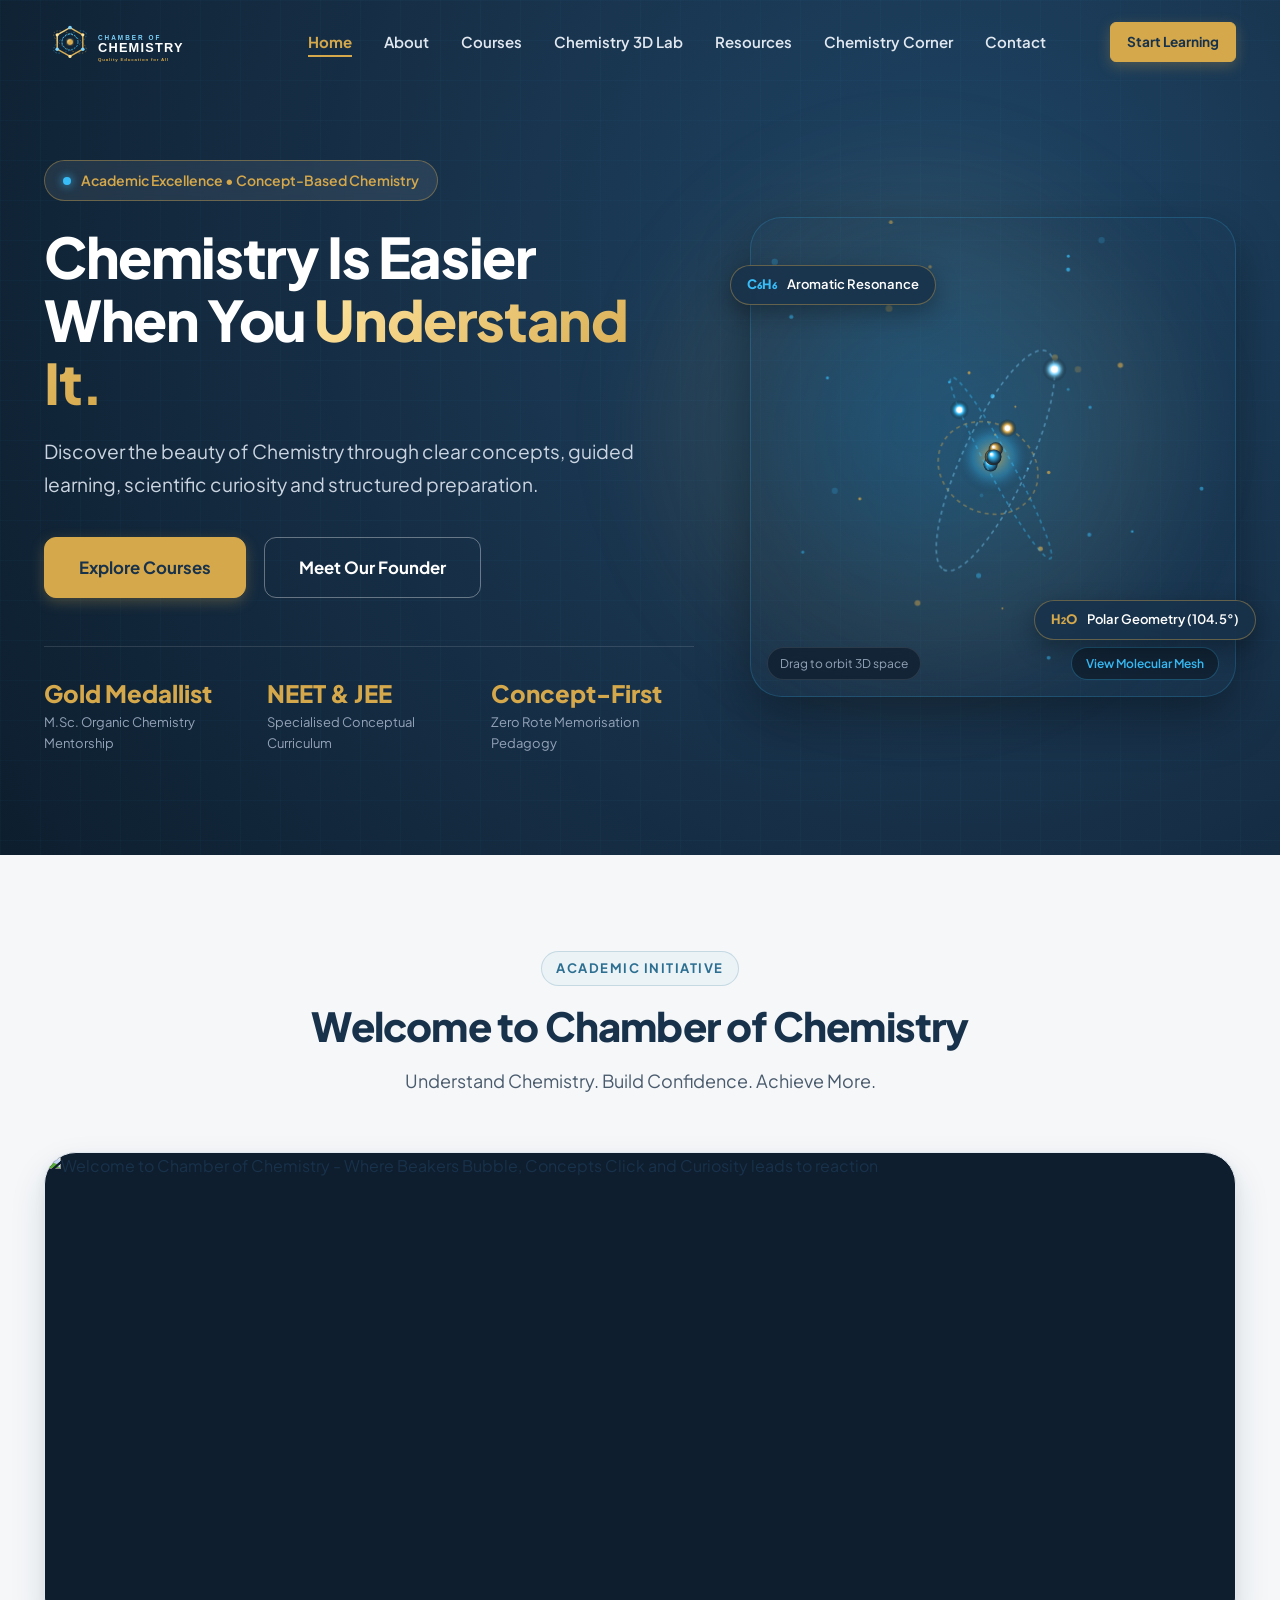
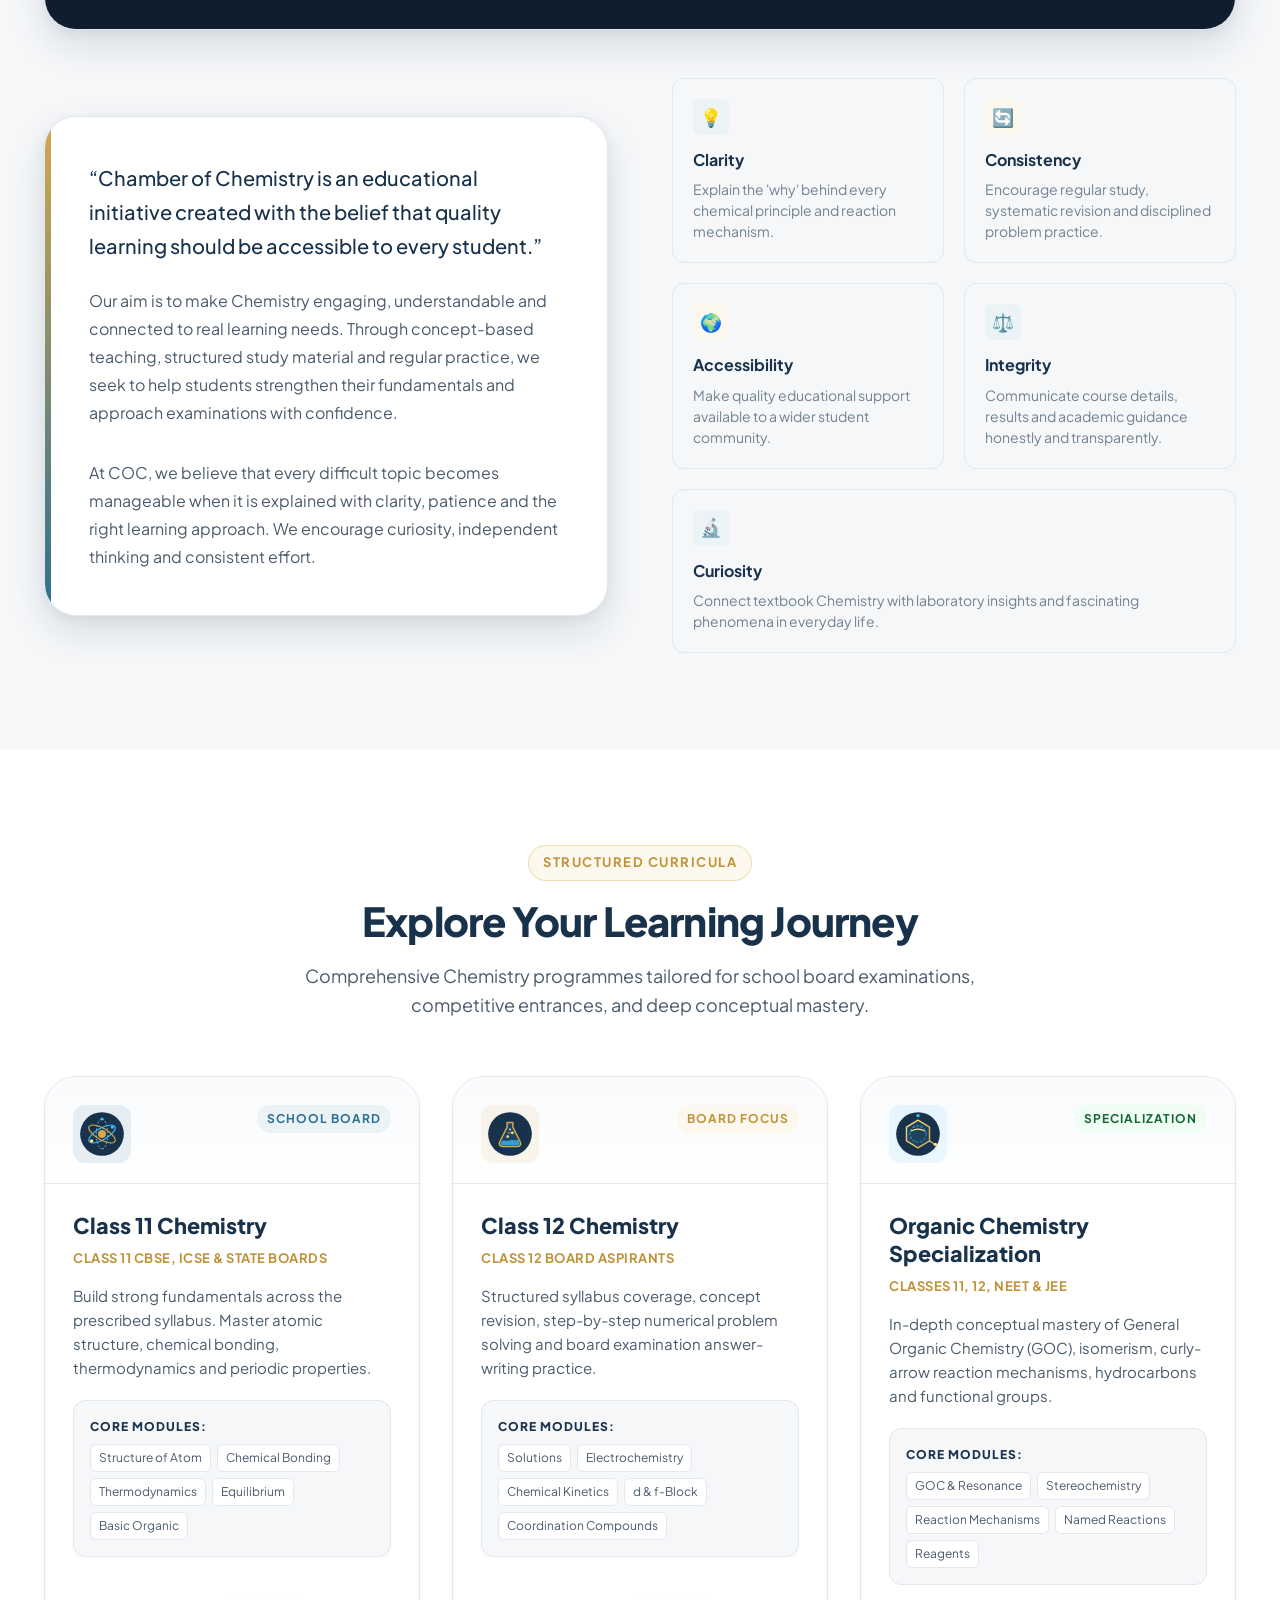
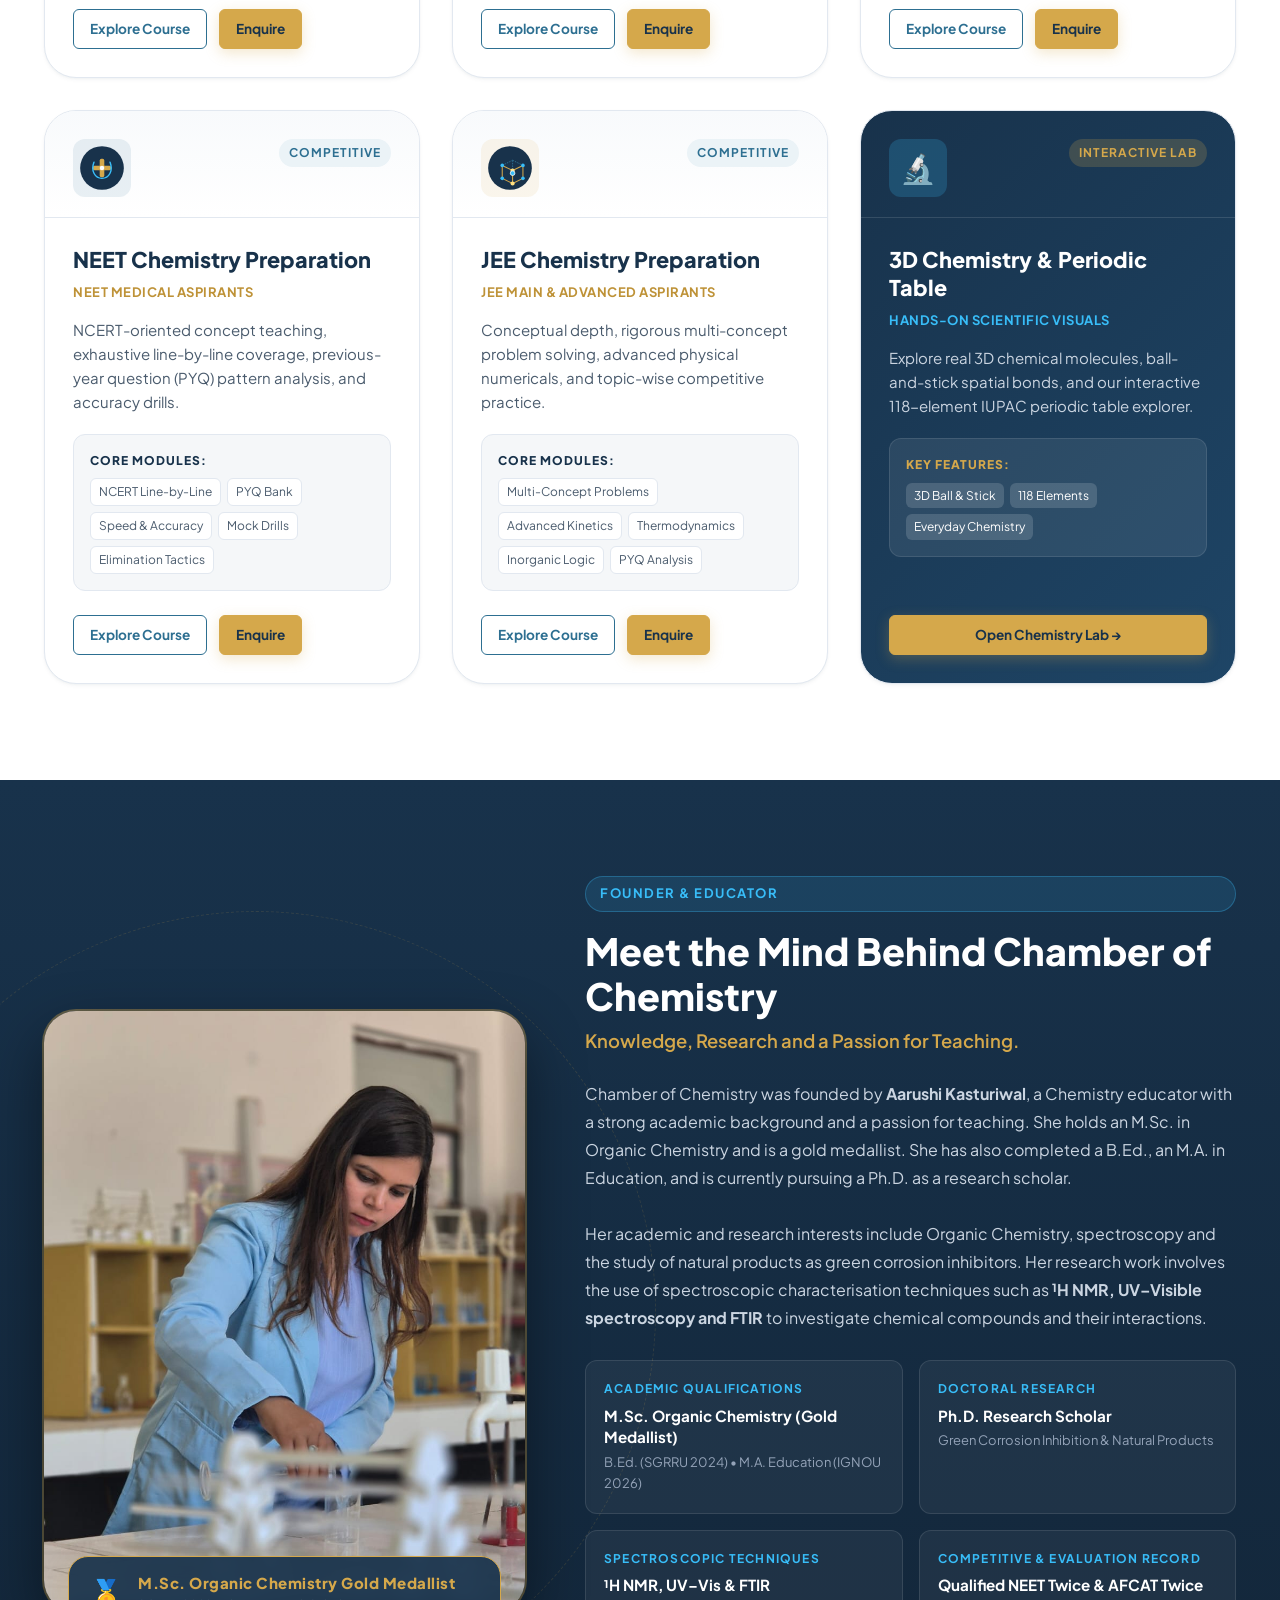
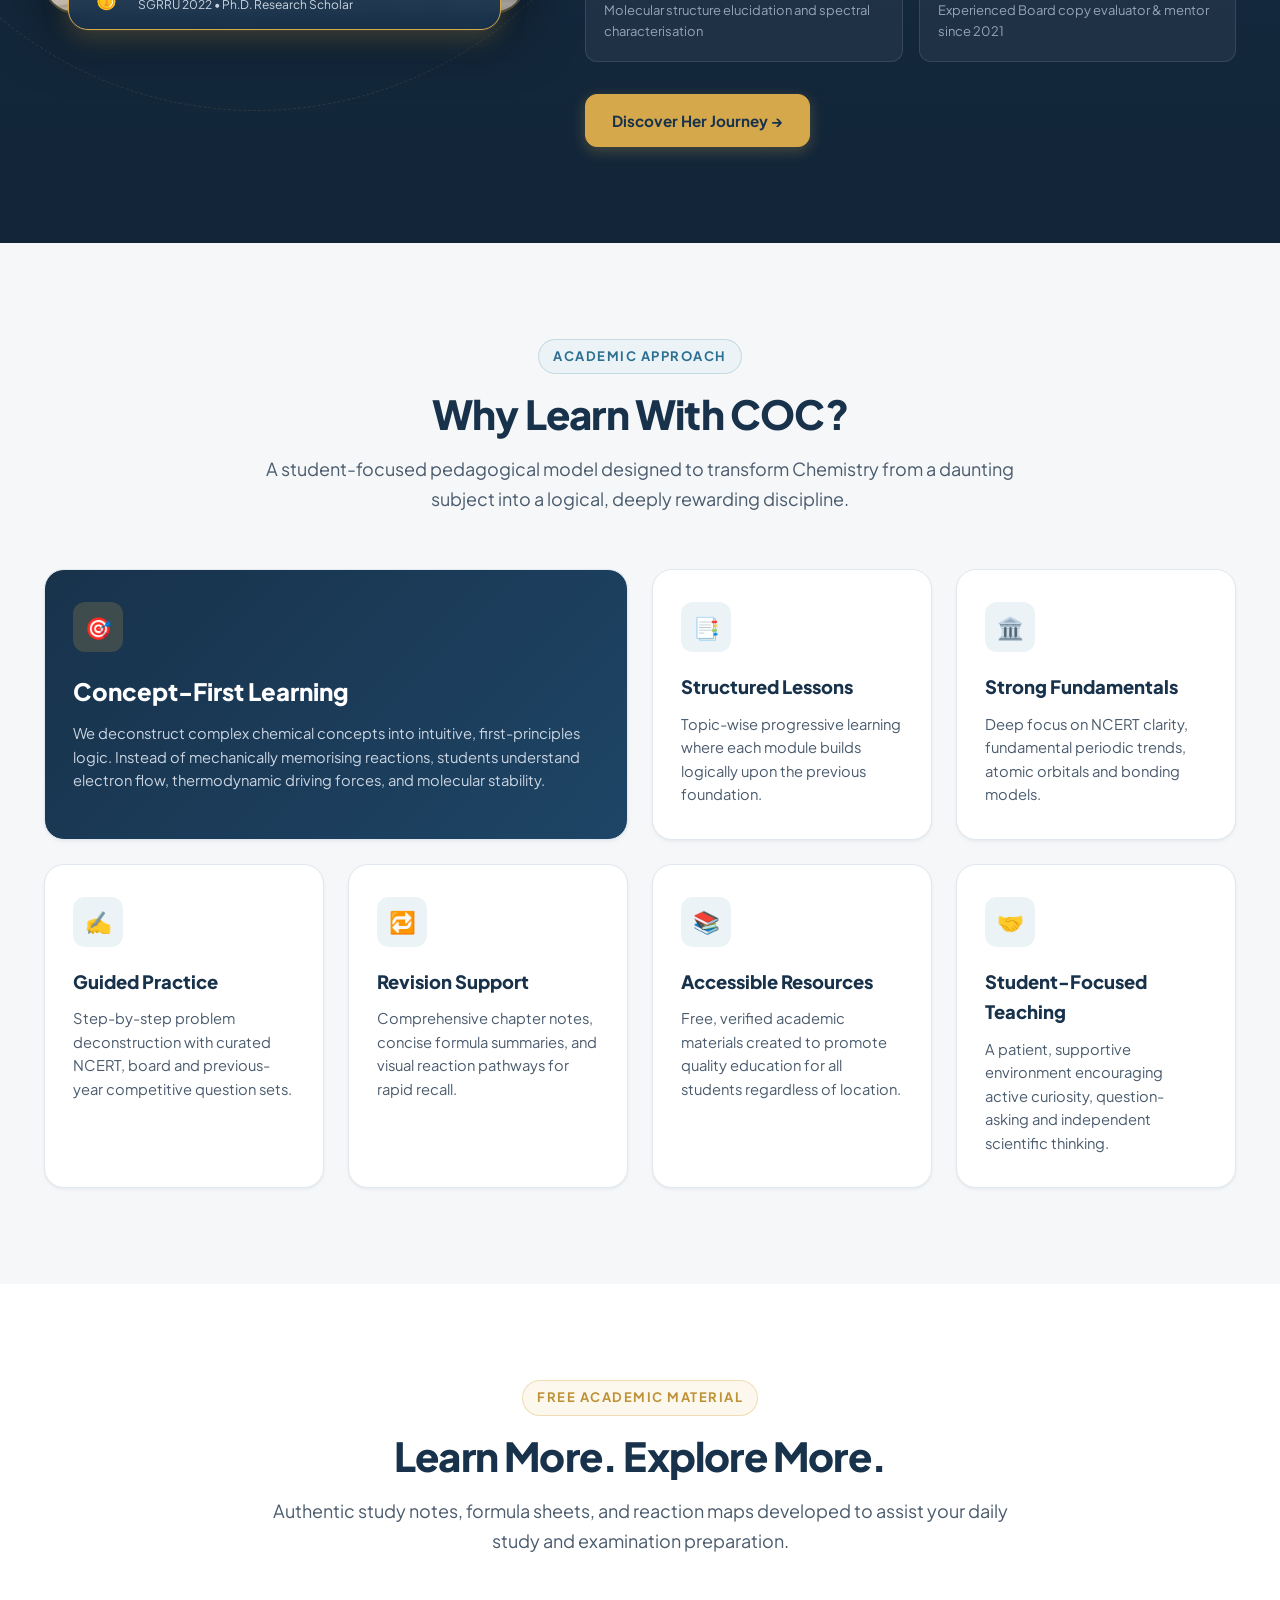
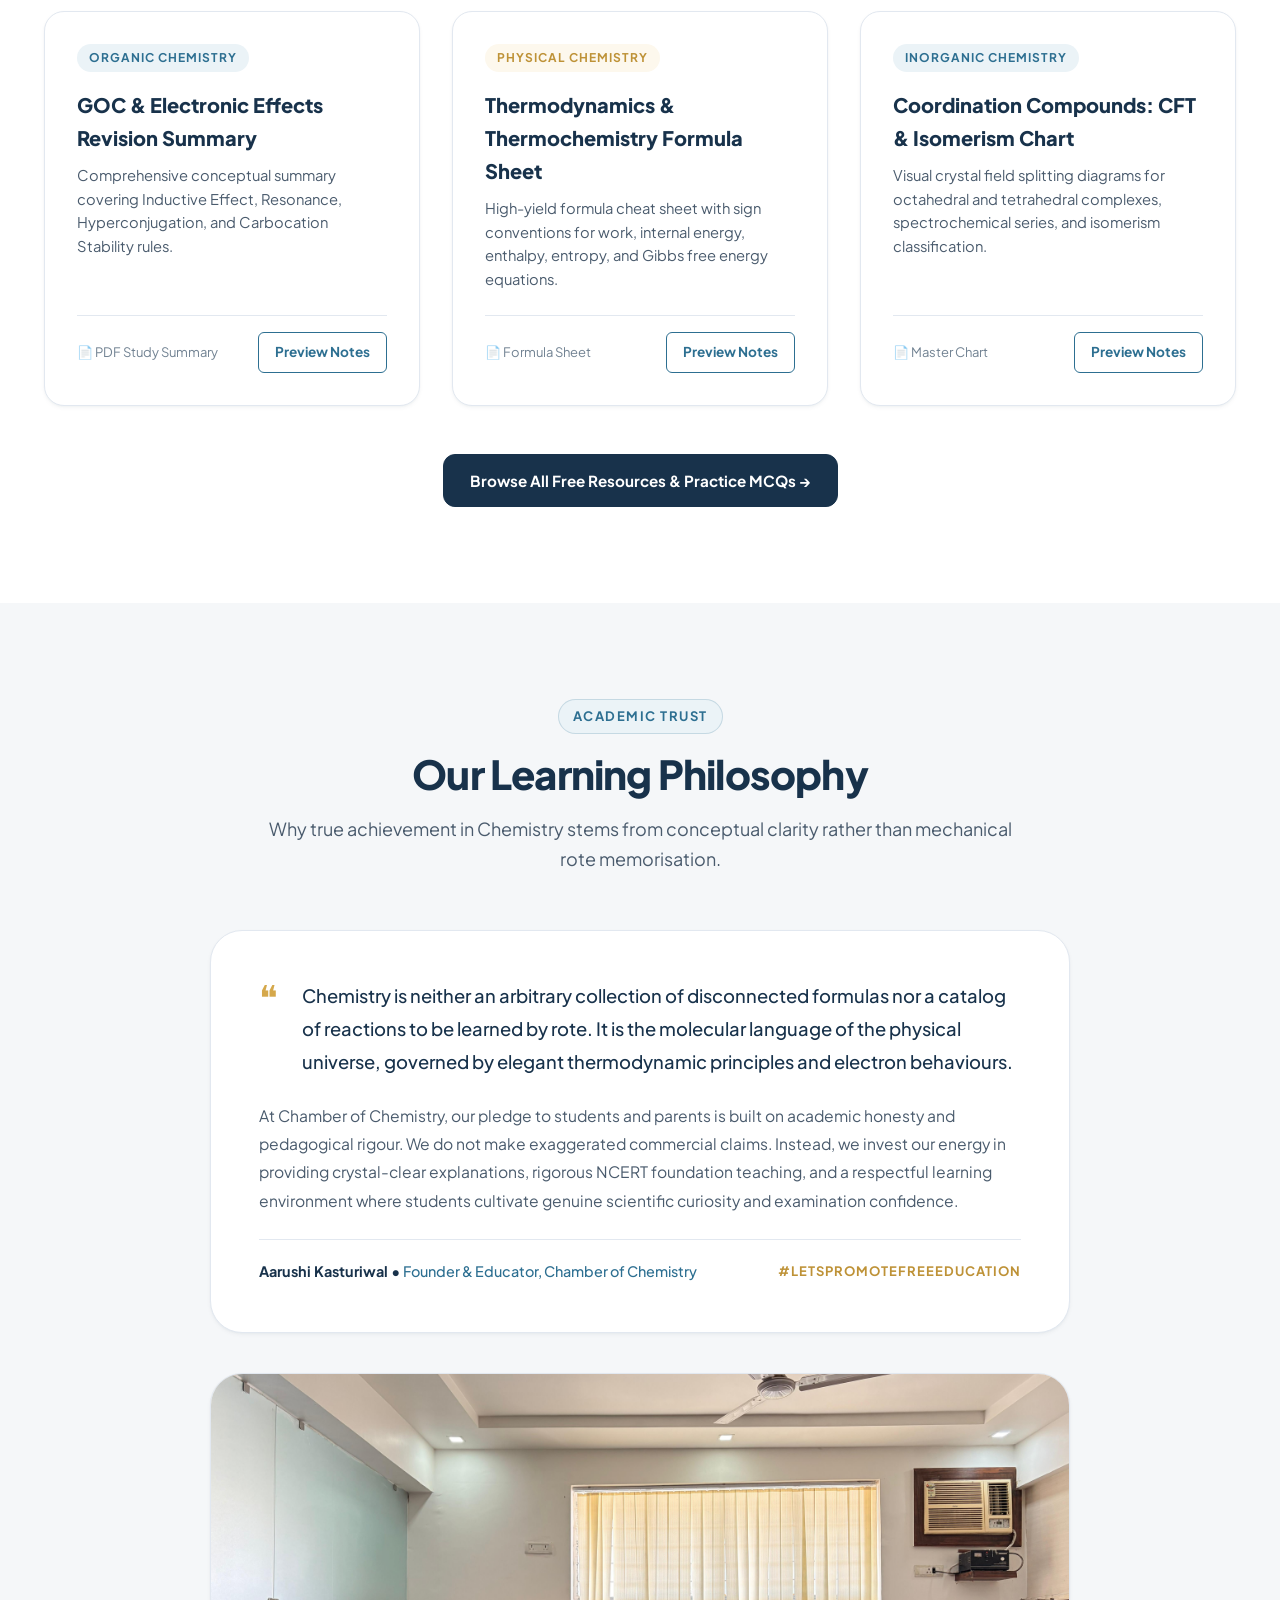
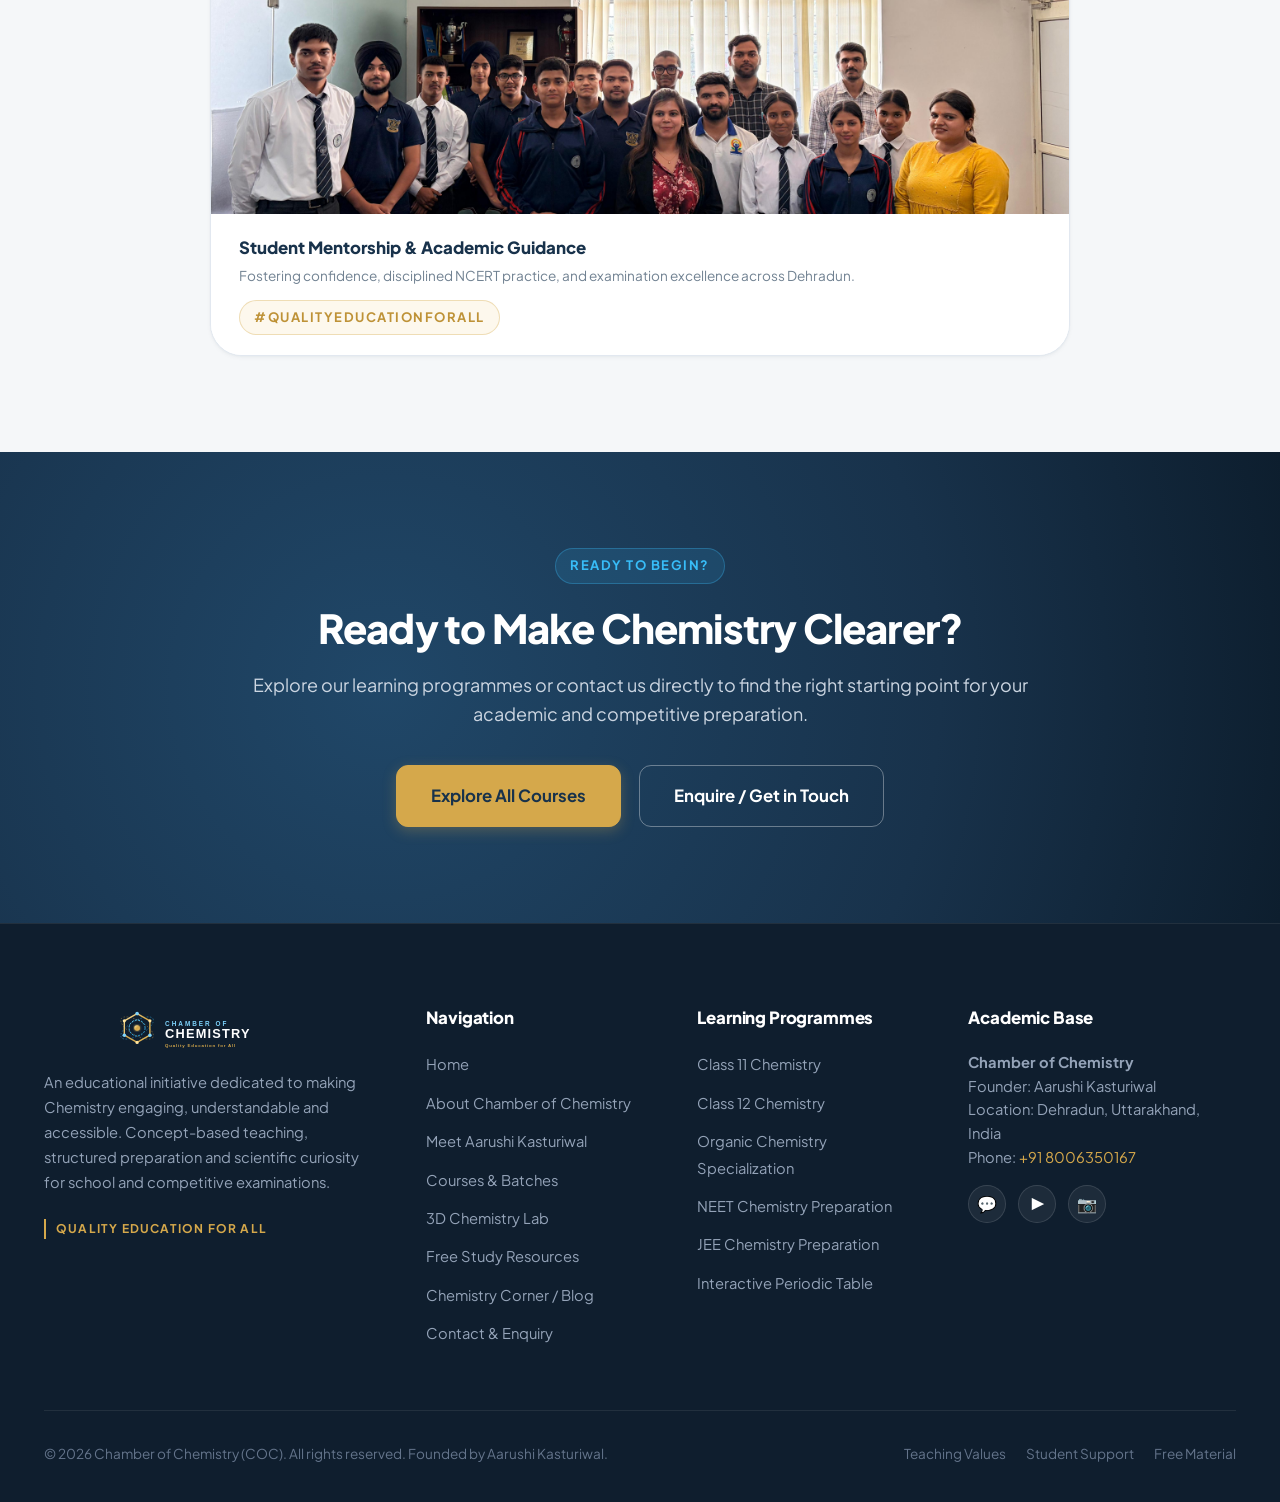
==== index.html @ 2be26e40 "Chamber of Chemistry" ====
<!DOCTYPE html>
<html lang="en">
<head>
  <meta charset="UTF-8" />
  <meta name="viewport" content="width=device-width, initial-scale=1.0" />
  
  <!-- SEO Primary Meta Tags -->
  <title>Chamber of Chemistry | Quality Chemistry Education for All | Aarushi Kasturiwal</title>
  <meta name="title" content="Chamber of Chemistry | Quality Chemistry Education for All | Aarushi Kasturiwal" />
  <meta name="description" content="Learn Chemistry with Chamber of Chemistry. Explore concept-based Chemistry education, Organic Chemistry, Class 11 and 12 Chemistry, NEET and JEE preparation, study resources and expert academic guidance by Aarushi Kasturiwal." />
  <meta name="keywords" content="Chemistry Classes, Chemistry Online Classes, Organic Chemistry Classes, Class 11 Chemistry, Class 12 Chemistry, NEET Chemistry Preparation, JEE Chemistry Preparation, Chamber of Chemistry, Aarushi Kasturiwal Chemistry Educator, Dehradun Chemistry" />
  <meta name="author" content="Aarushi Kasturiwal, Chamber of Chemistry" />
  <meta name="robots" content="index, follow" />
  <link rel="canonical" href="https://chamberofchemistry.com/" />

  <!-- Open Graph / Facebook -->
  <meta property="og:type" content="website" />
  <meta property="og:url" content="https://chamberofchemistry.com/" />
  <meta property="og:title" content="Chamber of Chemistry | Quality Education for All" />
  <meta property="og:description" content="Discover the beauty of Chemistry through clear concepts, guided learning, scientific curiosity and structured preparation." />
  <meta property="og:image" content="https://chamberofchemistry.com/assets/images/logo.svg" />

  <!-- Twitter -->
  <meta property="twitter:card" content="summary_large_image" />
  <meta property="twitter:url" content="https://chamberofchemistry.com/" />
  <meta property="twitter:title" content="Chamber of Chemistry | Quality Education for All" />
  <meta property="twitter:description" content="Understand Chemistry. Build Confidence. Achieve More. Concept-based Chemistry education by Gold Medallist Aarushi Kasturiwal." />
  <meta property="twitter:image" content="https://chamberofchemistry.com/assets/images/logo.svg" />

  <!-- Favicon -->
  <link rel="icon" type="image/svg+xml" href="assets/images/favicon.svg" />

  <!-- Stylesheets -->
  <link rel="stylesheet" href="css/style.css" />
  <link rel="stylesheet" href="css/responsive.css" />

  <!-- Structured Data / Schema.org -->
  <script type="application/ld+json">
  {
    "@context": "https://schema.org",
    "@graph": [
      {
        "@type": "EducationalOrganization",
        "@id": "https://chamberofchemistry.com/#organization",
        "name": "Chamber of Chemistry",
        "alternateName": "COC",
        "url": "https://chamberofchemistry.com/",
        "logo": "https://chamberofchemistry.com/assets/images/logo.svg",
        "slogan": "Quality Education for All",
        "description": "Educational platform dedicated to making Chemistry engaging, understandable, and accessible through concept-based learning, structured study materials, and examination guidance.",
        "founder": {
          "@type": "Person",
          "@id": "https://chamberofchemistry.com/#founder",
          "name": "Aarushi Kasturiwal",
          "jobTitle": "Founder & Chemistry Educator",
          "alumniOf": [
            {
              "@type": "EducationalOrganization",
              "name": "Shri Guru Ram Rai University (SGRRU)"
            },
            {
              "@type": "EducationalOrganization",
              "name": "Kendriya Vidyalaya Ordinance Factory Dehradun"
            }
          ],
          "hasCredential": [
            "M.Sc. in Organic Chemistry (Gold Medallist)",
            "Bachelor of Education (B.Ed.)",
            "M.A. Education",
            "Ph.D. Research Scholar"
          ]
        },
        "address": {
          "@type": "PostalAddress",
          "addressLocality": "Dehradun",
          "addressRegion": "Uttarakhand",
          "addressCountry": "IN"
        }
      },
      {
        "@type": "WebSite",
        "@id": "https://chamberofchemistry.com/#website",
        "url": "https://chamberofchemistry.com/",
        "name": "Chamber of Chemistry",
        "publisher": {
          "@id": "https://chamberofchemistry.com/#organization"
        }
      }
    ]
  }
  </script>
</head>
<body>

  <!-- ==========================================================================
       Site Navigation Bar
       ========================================================================== -->
  <header class="site-header header-hero-dark" id="main-header">
    <div class="container">
      <nav class="navbar" aria-label="Main Navigation">
        <a href="index.html" class="nav-brand" aria-label="Chamber of Chemistry Home">
          <img src="assets/images/logo-light.svg" alt="Chamber of Chemistry Logo" class="nav-logo" id="site-logo" />
        </a>

        <ul class="nav-menu" id="nav-links">
          <li><a href="index.html" class="nav-link active">Home</a></li>
          <li><a href="about.html" class="nav-link">About</a></li>
          <li><a href="courses.html" class="nav-link">Courses</a></li>
          <li><a href="chemistry-experience.html" class="nav-link">Chemistry 3D Lab</a></li>
          <li><a href="resources.html" class="nav-link">Resources</a></li>
          <li><a href="blog.html" class="nav-link">Chemistry Corner</a></li>
          <li><a href="contact.html" class="nav-link">Contact</a></li>
        </ul>

        <div class="nav-actions">
          <a href="courses.html" class="btn btn-primary btn-sm">Start Learning</a>
        </div>

        <button class="mobile-toggle" aria-label="Toggle navigation menu" aria-expanded="false">
          <span></span>
          <span></span>
          <span></span>
        </button>
      </nav>
    </div>
  </header>

  <!-- ==========================================================================
       Hero Section with 3D Canvas
       ========================================================================== -->
  <main>
    <section class="hero" id="home-hero">
      <div class="hero-bg-grid" aria-hidden="true"></div>
      <div class="hero-glow-orbit" aria-hidden="true"></div>

      <div class="container">
        <div class="hero-grid">
          <!-- Left Content -->
          <div class="hero-content">
            <div class="hero-badge">
              <span class="pulse-dot"></span>
              <span>Academic Excellence • Concept-Based Chemistry</span>
            </div>

            <h1 class="hero-title">
              Chemistry Is Easier When You <span class="highlight-gold">Understand It.</span>
            </h1>

            <p class="hero-subtitle">
              Discover the beauty of Chemistry through clear concepts, guided learning, scientific curiosity and structured preparation.
            </p>

            <div class="hero-cta-group">
              <a href="courses.html" class="btn btn-primary btn-lg">Explore Courses</a>
              <a href="about.html#founder" class="btn btn-secondary btn-lg">Meet Our Founder</a>
            </div>

            <div class="hero-metrics">
              <div class="metric-item">
                <span class="metric-value">Gold Medallist</span>
                <span class="metric-label">M.Sc. Organic Chemistry Mentorship</span>
              </div>
              <div class="metric-item">
                <span class="metric-value">NEET &amp; JEE</span>
                <span class="metric-label">Specialised Conceptual Curriculum</span>
              </div>
              <div class="metric-item">
                <span class="metric-value">Concept-First</span>
                <span class="metric-label">Zero Rote Memorisation Pedagogy</span>
              </div>
            </div>
          </div>

          <!-- Right 3D Visual -->
          <div class="hero-visual">
            <!-- Floating Molecular Badges -->
            <div class="floating-molecule-pill floating-pill-1">
              <span style="color: #38BDF8; font-weight: 800;">C₆H₆</span>
              <span>Aromatic Resonance</span>
            </div>
            <div class="floating-molecule-pill floating-pill-2">
              <span style="color: #D5A84B; font-weight: 800;">H₂O</span>
              <span>Polar Geometry (104.5°)</span>
            </div>

            <div class="hero-canvas-wrap">
              <canvas id="hero-chemistry-canvas" aria-label="Interactive 3D Atom & Molecular orbital simulation. Drag to rotate."></canvas>
              <div class="canvas-controls-overlay">
                <span class="canvas-hint">Drag to orbit 3D space</span>
                <button type="button" class="canvas-toggle-btn" id="hero-sim-toggle">View Molecular Mesh</button>
              </div>
            </div>
          </div>
        </div>
      </div>
    </section>

    <!-- ==========================================================================
         Section 2 — Welcome to Chamber of Chemistry (Editorial Layout)
         ========================================================================== -->
    <section class="section bg-soft" id="welcome-coc">
      <div class="container">
        <div class="section-header">
          <span class="badge-tag">Academic Initiative</span>
          <h2 class="section-title">Welcome to Chamber of Chemistry</h2>
          <p class="section-subtitle">
            Understand Chemistry. Build Confidence. Achieve More.
          </p>
        </div>

        <!-- Official Brand Laboratory Banner -->
        <div class="brand-visual-banner">
          <img 
            src="assets/images/coc-lab-welcome-clean.jpg" 
            alt="Welcome to Chamber of Chemistry - Where Beakers Bubble, Concepts Click and Curiosity leads to reaction" 
            width="1200" 
            height="480" 
            loading="lazy" 
          />
        </div>

        <div class="about-intro-grid">
          <!-- Left Editorial Quote -->
          <div class="intro-quote-card">
            <p class="brand-lead-text">
              “Chamber of Chemistry is an educational initiative created with the belief that quality learning should be accessible to every student.”
            </p>
            <p class="brand-body-text">
              Our aim is to make Chemistry engaging, understandable and connected to real learning needs. Through concept-based teaching, structured study material and regular practice, we seek to help students strengthen their fundamentals and approach examinations with confidence.
            </p>
            <p class="brand-body-text" style="margin-bottom: 0;">
              At COC, we believe that every difficult topic becomes manageable when it is explained with clarity, patience and the right learning approach. We encourage curiosity, independent thinking and consistent effort.
            </p>
          </div>

          <!-- Right Core Values Grid -->
          <div class="values-grid">
            <div class="value-pill-card">
              <div class="value-icon">💡</div>
              <h3 class="value-title">Clarity</h3>
              <p class="value-desc">Explain the 'why' behind every chemical principle and reaction mechanism.</p>
            </div>

            <div class="value-pill-card gold-accent">
              <div class="value-icon">🔄</div>
              <h3 class="value-title">Consistency</h3>
              <p class="value-desc">Encourage regular study, systematic revision and disciplined problem practice.</p>
            </div>

            <div class="value-pill-card gold-accent">
              <div class="value-icon">🌍</div>
              <h3 class="value-title">Accessibility</h3>
              <p class="value-desc">Make quality educational support available to a wider student community.</p>
            </div>

            <div class="value-pill-card">
              <div class="value-icon">⚖️</div>
              <h3 class="value-title">Integrity</h3>
              <p class="value-desc">Communicate course details, results and academic guidance honestly and transparently.</p>
            </div>

            <div class="value-pill-card" style="grid-column: span 2;">
              <div class="value-icon">🔬</div>
              <h3 class="value-title">Curiosity</h3>
              <p class="value-desc">Connect textbook Chemistry with laboratory insights and fascinating phenomena in everyday life.</p>
            </div>
          </div>
        </div>
      </div>
    </section>

    <!-- ==========================================================================
         Section 3 — What You Can Learn (Featured Courses)
         ========================================================================== -->
    <section class="section" id="featured-courses">
      <div class="container">
        <div class="section-header">
          <span class="badge-tag gold">Structured Curricula</span>
          <h2 class="section-title">Explore Your Learning Journey</h2>
          <p class="section-subtitle">
            Comprehensive Chemistry programmes tailored for school board examinations, competitive entrances, and deep conceptual mastery.
          </p>
        </div>

        <div class="courses-grid">
          <!-- Course 1: Class 11 Chemistry -->
          <article class="course-card">
            <div class="course-card-top">
              <div class="course-icon-wrap" style="background: rgba(45, 111, 145, 0.1);">
                <img src="assets/icons/class11-chem.svg" alt="Class 11 Chemistry icon" width="46" height="46" />
              </div>
              <span class="course-category-badge">School Board</span>
            </div>
            <div class="course-card-body">
              <h3 class="course-title">Class 11 Chemistry</h3>
              <div class="course-target">Class 11 CBSE, ICSE &amp; State Boards</div>
              <p class="course-desc">
                Build strong fundamentals across the prescribed syllabus. Master atomic structure, chemical bonding, thermodynamics and periodic properties.
              </p>
              <div class="course-topics-box">
                <div class="topics-heading">Core Modules:</div>
                <div class="topics-list">
                  <span class="topic-chip">Structure of Atom</span>
                  <span class="topic-chip">Chemical Bonding</span>
                  <span class="topic-chip">Thermodynamics</span>
                  <span class="topic-chip">Equilibrium</span>
                  <span class="topic-chip">Basic Organic</span>
                </div>
              </div>
              <div class="course-card-footer">
                <a href="courses.html#class-11" class="btn btn-outline-blue btn-sm">Explore Course</a>
                <a href="contact.html?course=Class%2011%20Chemistry" class="btn btn-primary btn-sm">Enquire</a>
              </div>
            </div>
          </article>

          <!-- Course 2: Class 12 Chemistry -->
          <article class="course-card">
            <div class="course-card-top">
              <div class="course-icon-wrap" style="background: rgba(213, 168, 75, 0.1);">
                <img src="assets/icons/class12-chem.svg" alt="Class 12 Chemistry icon" width="46" height="46" />
              </div>
              <span class="course-category-badge" style="background: var(--color-warm-gold-light); color: var(--color-warm-gold-hover);">Board Focus</span>
            </div>
            <div class="course-card-body">
              <h3 class="course-title">Class 12 Chemistry</h3>
              <div class="course-target">Class 12 Board Aspirants</div>
              <p class="course-desc">
                Structured syllabus coverage, concept revision, step-by-step numerical problem solving and board examination answer-writing practice.
              </p>
              <div class="course-topics-box">
                <div class="topics-heading">Core Modules:</div>
                <div class="topics-list">
                  <span class="topic-chip">Solutions</span>
                  <span class="topic-chip">Electrochemistry</span>
                  <span class="topic-chip">Chemical Kinetics</span>
                  <span class="topic-chip">d &amp; f-Block</span>
                  <span class="topic-chip">Coordination Compounds</span>
                </div>
              </div>
              <div class="course-card-footer">
                <a href="courses.html#class-12" class="btn btn-outline-blue btn-sm">Explore Course</a>
                <a href="contact.html?course=Class%2012%20Chemistry" class="btn btn-primary btn-sm">Enquire</a>
              </div>
            </div>
          </article>

          <!-- Course 3: Organic Chemistry Specialization -->
          <article class="course-card">
            <div class="course-card-top">
              <div class="course-icon-wrap" style="background: rgba(56, 189, 248, 0.1);">
                <img src="assets/icons/organic-chem.svg" alt="Organic Chemistry icon" width="46" height="46" />
              </div>
              <span class="course-category-badge" style="background: #F0FDF4; color: #166534;">Specialization</span>
            </div>
            <div class="course-card-body">
              <h3 class="course-title">Organic Chemistry Specialization</h3>
              <div class="course-target">Classes 11, 12, NEET &amp; JEE</div>
              <p class="course-desc">
                In-depth conceptual mastery of General Organic Chemistry (GOC), isomerism, curly-arrow reaction mechanisms, hydrocarbons and functional groups.
              </p>
              <div class="course-topics-box">
                <div class="topics-heading">Core Modules:</div>
                <div class="topics-list">
                  <span class="topic-chip">GOC &amp; Resonance</span>
                  <span class="topic-chip">Stereochemistry</span>
                  <span class="topic-chip">Reaction Mechanisms</span>
                  <span class="topic-chip">Named Reactions</span>
                  <span class="topic-chip">Reagents</span>
                </div>
              </div>
              <div class="course-card-footer">
                <a href="courses.html#organic" class="btn btn-outline-blue btn-sm">Explore Course</a>
                <a href="contact.html?course=Organic%20Chemistry" class="btn btn-primary btn-sm">Enquire</a>
              </div>
            </div>
          </article>

          <!-- Course 4: NEET Chemistry -->
          <article class="course-card">
            <div class="course-card-top">
              <div class="course-icon-wrap" style="background: rgba(45, 111, 145, 0.1);">
                <img src="assets/icons/neet-chem.svg" alt="NEET Chemistry icon" width="46" height="46" />
              </div>
              <span class="course-category-badge">Competitive</span>
            </div>
            <div class="course-card-body">
              <h3 class="course-title">NEET Chemistry Preparation</h3>
              <div class="course-target">NEET Medical Aspirants</div>
              <p class="course-desc">
                NCERT-oriented concept teaching, exhaustive line-by-line coverage, previous-year question (PYQ) pattern analysis, and accuracy drills.
              </p>
              <div class="course-topics-box">
                <div class="topics-heading">Core Modules:</div>
                <div class="topics-list">
                  <span class="topic-chip">NCERT Line-by-Line</span>
                  <span class="topic-chip">PYQ Bank</span>
                  <span class="topic-chip">Speed &amp; Accuracy</span>
                  <span class="topic-chip">Mock Drills</span>
                  <span class="topic-chip">Elimination Tactics</span>
                </div>
              </div>
              <div class="course-card-footer">
                <a href="courses.html#neet" class="btn btn-outline-blue btn-sm">Explore Course</a>
                <a href="contact.html?course=NEET%20Chemistry" class="btn btn-primary btn-sm">Enquire</a>
              </div>
            </div>
          </article>

          <!-- Course 5: JEE Chemistry -->
          <article class="course-card">
            <div class="course-card-top">
              <div class="course-icon-wrap" style="background: rgba(213, 168, 75, 0.1);">
                <img src="assets/icons/jee-chem.svg" alt="JEE Chemistry icon" width="46" height="46" />
              </div>
              <span class="course-category-badge">Competitive</span>
            </div>
            <div class="course-card-body">
              <h3 class="course-title">JEE Chemistry Preparation</h3>
              <div class="course-target">JEE Main &amp; Advanced Aspirants</div>
              <p class="course-desc">
                Conceptual depth, rigorous multi-concept problem solving, advanced physical numericals, and topic-wise competitive practice.
              </p>
              <div class="course-topics-box">
                <div class="topics-heading">Core Modules:</div>
                <div class="topics-list">
                  <span class="topic-chip">Multi-Concept Problems</span>
                  <span class="topic-chip">Advanced Kinetics</span>
                  <span class="topic-chip">Thermodynamics</span>
                  <span class="topic-chip">Inorganic Logic</span>
                  <span class="topic-chip">PYQ Analysis</span>
                </div>
              </div>
              <div class="course-card-footer">
                <a href="courses.html#jee" class="btn btn-outline-blue btn-sm">Explore Course</a>
                <a href="contact.html?course=JEE%20Chemistry" class="btn btn-primary btn-sm">Enquire</a>
              </div>
            </div>
          </article>

          <!-- Interactive Chemistry Lab Promotion Card -->
          <article class="course-card" style="background: linear-gradient(135deg, #18324B 0%, #1e4566 100%); color: #FFFFFF;">
            <div class="course-card-top" style="background: transparent; border-bottom: 1px solid rgba(255,255,255,0.12);">
              <div class="course-icon-wrap" style="background: rgba(56, 189, 248, 0.2);">
                <span style="font-size: 1.8rem;">🔬</span>
              </div>
              <span class="course-category-badge" style="background: rgba(213, 168, 75, 0.2); color: var(--color-warm-gold);">Interactive Lab</span>
            </div>
            <div class="course-card-body">
              <h3 class="course-title" style="color: #FFFFFF;">3D Chemistry &amp; Periodic Table</h3>
              <div class="course-target" style="color: var(--color-cyan);">Hands-On Scientific Visuals</div>
              <p class="course-desc" style="color: #CBD5E1;">
                Explore real 3D chemical molecules, ball-and-stick spatial bonds, and our interactive 118-element IUPAC periodic table explorer.
              </p>
              <div class="course-topics-box" style="background: rgba(255, 255, 255, 0.08); border-color: rgba(255, 255, 255, 0.1);">
                <div class="topics-heading" style="color: var(--color-warm-gold);">Key Features:</div>
                <div class="topics-list">
                  <span class="topic-chip" style="background: rgba(255,255,255,0.15); color: #FFF; border: none;">3D Ball &amp; Stick</span>
                  <span class="topic-chip" style="background: rgba(255,255,255,0.15); color: #FFF; border: none;">118 Elements</span>
                  <span class="topic-chip" style="background: rgba(255,255,255,0.15); color: #FFF; border: none;">Everyday Chemistry</span>
                </div>
              </div>
              <div class="course-card-footer">
                <a href="chemistry-experience.html" class="btn btn-primary btn-sm" style="width: 100%;">Open Chemistry Lab →</a>
              </div>
            </div>
          </article>
        </div>
      </div>
    </section>

    <!-- ==========================================================================
         Section 4 — Meet the Founder Snapshot (Aarushi Kasturiwal)
         ========================================================================== -->
    <section class="section founder-section" id="founder">
      <div class="founder-bg-orbit" aria-hidden="true"></div>

      <div class="container">
        <div class="founder-grid">
          <!-- Portrait Container -->
          <div class="founder-photo-container">
            <div class="founder-photo-frame">
              <!-- Uses founder's photograph when provided; falls back gracefully to academic crest artwork -->
              <img 
                src="assets/images/aarushi-kasturiwal.jpg" 
                onerror="this.onerror=null; this.src='assets/images/aarushi-placeholder.svg';" 
                alt="Aarushi Kasturiwal, Founder of Chamber of Chemistry" 
                class="founder-img" 
                width="500" 
                height="600" 
              />
            </div>

            <!-- Floating Verified Gold Medalist Credential Badge -->
            <div class="founder-floating-badge">
              <span class="badge-gold-medal" aria-hidden="true">🥇</span>
              <div>
                <div class="badge-text-primary">M.Sc. Organic Chemistry Gold Medallist</div>
                <div class="badge-text-sub">SGRRU 2022 • Ph.D. Research Scholar</div>
              </div>
            </div>
          </div>

          <!-- Academic Profile & Narrative -->
          <div class="founder-info">
            <span class="badge-tag navy-mode">Founder &amp; Educator</span>
            <h2 class="founder-headline">Meet the Mind Behind Chamber of Chemistry</h2>
            <div class="founder-subheading">Knowledge, Research and a Passion for Teaching.</div>

            <p class="founder-bio">
              Chamber of Chemistry was founded by <strong>Aarushi Kasturiwal</strong>, a Chemistry educator with a strong academic background and a passion for teaching. She holds an M.Sc. in Organic Chemistry and is a gold medallist. She has also completed a B.Ed., an M.A. in Education, and is currently pursuing a Ph.D. as a research scholar.
            </p>

            <p class="founder-bio">
              Her academic and research interests include Organic Chemistry, spectroscopy and the study of natural products as green corrosion inhibitors. Her research work involves the use of spectroscopic characterisation techniques such as <strong>¹H NMR, UV–Visible spectroscopy and FTIR</strong> to investigate chemical compounds and their interactions.
            </p>

            <!-- Verified Credential Cards -->
            <div class="credentials-grid">
              <div class="credential-item">
                <div class="credential-label">Academic Qualifications</div>
                <div class="credential-val">M.Sc. Organic Chemistry (Gold Medallist)</div>
                <div class="credential-detail">B.Ed. (SGRRU 2024) • M.A. Education (IGNOU 2026)</div>
              </div>

              <div class="credential-item">
                <div class="credential-label">Doctoral Research</div>
                <div class="credential-val">Ph.D. Research Scholar</div>
                <div class="credential-detail">Green Corrosion Inhibition &amp; Natural Products</div>
              </div>

              <div class="credential-item">
                <div class="credential-label">Spectroscopic Techniques</div>
                <div class="credential-val">¹H NMR, UV–Vis &amp; FTIR</div>
                <div class="credential-detail">Molecular structure elucidation and spectral characterisation</div>
              </div>

              <div class="credential-item">
                <div class="credential-label">Competitive &amp; Evaluation Record</div>
                <div class="credential-val">Qualified NEET Twice &amp; AFCAT Twice</div>
                <div class="credential-detail">Experienced Board copy evaluator &amp; mentor since 2021</div>
              </div>
            </div>

            <div>
              <a href="about.html#founder" class="btn btn-primary">Discover Her Journey →</a>
            </div>
          </div>
        </div>
      </div>
    </section>

    <!-- ==========================================================================
         Section 5 — Why Choose Chamber of Chemistry?
         ========================================================================== -->
    <section class="section bg-soft" id="why-coc">
      <div class="container">
        <div class="section-header">
          <span class="badge-tag">Academic Approach</span>
          <h2 class="section-title">Why Learn With COC?</h2>
          <p class="section-subtitle">
            A student-focused pedagogical model designed to transform Chemistry from a daunting subject into a logical, deeply rewarding discipline.
          </p>
        </div>

        <div class="why-grid">
          <!-- Pillar 1: Feature Card (spans 2) -->
          <div class="why-card">
            <div class="why-icon-box">🎯</div>
            <h3 class="why-title">Concept-First Learning</h3>
            <p class="why-desc">
              We deconstruct complex chemical concepts into intuitive, first-principles logic. Instead of mechanically memorising reactions, students understand electron flow, thermodynamic driving forces, and molecular stability.
            </p>
          </div>

          <!-- Pillar 2 -->
          <div class="why-card">
            <div class="why-icon-box">📑</div>
            <h3 class="why-title">Structured Lessons</h3>
            <p class="why-desc">Topic-wise progressive learning where each module builds logically upon the previous foundation.</p>
          </div>

          <!-- Pillar 3 -->
          <div class="why-card">
            <div class="why-icon-box">🏛️</div>
            <h3 class="why-title">Strong Fundamentals</h3>
            <p class="why-desc">Deep focus on NCERT clarity, fundamental periodic trends, atomic orbitals and bonding models.</p>
          </div>

          <!-- Pillar 4 -->
          <div class="why-card">
            <div class="why-icon-box">✍️</div>
            <h3 class="why-title">Guided Practice</h3>
            <p class="why-desc">Step-by-step problem deconstruction with curated NCERT, board and previous-year competitive question sets.</p>
          </div>

          <!-- Pillar 5 -->
          <div class="why-card">
            <div class="why-icon-box">🔁</div>
            <h3 class="why-title">Revision Support</h3>
            <p class="why-desc">Comprehensive chapter notes, concise formula summaries, and visual reaction pathways for rapid recall.</p>
          </div>

          <!-- Pillar 6 -->
          <div class="why-card">
            <div class="why-icon-box">📚</div>
            <h3 class="why-title">Accessible Resources</h3>
            <p class="why-desc">Free, verified academic materials created to promote quality education for all students regardless of location.</p>
          </div>

          <!-- Pillar 7 -->
          <div class="why-card">
            <div class="why-icon-box">🤝</div>
            <h3 class="why-title">Student-Focused Teaching</h3>
            <p class="why-desc">A patient, supportive environment encouraging active curiosity, question-asking and independent scientific thinking.</p>
          </div>
        </div>
      </div>
    </section>

    <!-- ==========================================================================
         Section 6 — Free Learning Resources Snapshot
         ========================================================================== -->
    <section class="section" id="resources-snapshot">
      <div class="container">
        <div class="section-header">
          <span class="badge-tag gold">Free Academic Material</span>
          <h2 class="section-title">Learn More. Explore More.</h2>
          <p class="section-subtitle">
            Authentic study notes, formula sheets, and reaction maps developed to assist your daily study and examination preparation.
          </p>
        </div>

        <div class="resources-grid">
          <!-- Resource 1 -->
          <div class="resource-card">
            <span class="resource-type-tag">Organic Chemistry</span>
            <h3 class="resource-title">GOC &amp; Electronic Effects Revision Summary</h3>
            <p class="resource-desc">
              Comprehensive conceptual summary covering Inductive Effect, Resonance, Hyperconjugation, and Carbocation Stability rules.
            </p>
            <div class="resource-card-actions">
              <span class="file-info">📄 PDF Study Summary</span>
              <button type="button" class="btn btn-outline-blue btn-sm resource-preview-btn" data-res-key="goc">Preview Notes</button>
            </div>
          </div>

          <!-- Resource 2 -->
          <div class="resource-card">
            <span class="resource-type-tag" style="background: var(--color-warm-gold-light); color: var(--color-warm-gold-hover);">Physical Chemistry</span>
            <h3 class="resource-title">Thermodynamics &amp; Thermochemistry Formula Sheet</h3>
            <p class="resource-desc">
              High-yield formula cheat sheet with sign conventions for work, internal energy, enthalpy, entropy, and Gibbs free energy equations.
            </p>
            <div class="resource-card-actions">
              <span class="file-info">📄 Formula Sheet</span>
              <button type="button" class="btn btn-outline-blue btn-sm resource-preview-btn" data-res-key="thermo">Preview Notes</button>
            </div>
          </div>

          <!-- Resource 3 -->
          <div class="resource-card">
            <span class="resource-type-tag">Inorganic Chemistry</span>
            <h3 class="resource-title">Coordination Compounds: CFT &amp; Isomerism Chart</h3>
            <p class="resource-desc">
              Visual crystal field splitting diagrams for octahedral and tetrahedral complexes, spectrochemical series, and isomerism classification.
            </p>
            <div class="resource-card-actions">
              <span class="file-info">📄 Master Chart</span>
              <button type="button" class="btn btn-outline-blue btn-sm resource-preview-btn" data-res-key="coordination">Preview Notes</button>
            </div>
          </div>
        </div>

        <div style="text-align: center; margin-top: 48px;">
          <a href="resources.html" class="btn btn-navy">Browse All Free Resources &amp; Practice MCQs →</a>
        </div>
      </div>
    </section>

    <!-- ==========================================================================
         Section 7 — Chemistry Learning Philosophy (Authentic Academic Trust)
         ========================================================================== -->
    <section class="section bg-soft" id="philosophy">
      <div class="container">
        <div class="section-header">
          <span class="badge-tag">Academic Trust</span>
          <h2 class="section-title">Our Learning Philosophy</h2>
          <p class="section-subtitle">
            Why true achievement in Chemistry stems from conceptual clarity rather than mechanical rote memorisation.
          </p>
        </div>

        <div style="max-width: 860px; margin: 0 auto; background: var(--color-white); border-radius: var(--radius-xl); padding: 48px; border: 1px solid var(--border-light); box-shadow: var(--shadow-sm);">
          <div style="display: flex; gap: 24px; align-items: flex-start; margin-bottom: 24px;">
            <div style="font-size: 2.2rem; color: var(--color-warm-gold); line-height: 1;">❝</div>
            <p style="font-size: 1.15rem; line-height: 1.8; color: var(--color-navy); font-weight: 500;">
              Chemistry is neither an arbitrary collection of disconnected formulas nor a catalog of reactions to be learned by rote. It is the molecular language of the physical universe, governed by elegant thermodynamic principles and electron behaviours.
            </p>
          </div>
          <p style="font-size: 0.98rem; line-height: 1.8; color: var(--text-secondary); margin-bottom: 24px;">
            At Chamber of Chemistry, our pledge to students and parents is built on academic honesty and pedagogical rigour. We do not make exaggerated commercial claims. Instead, we invest our energy in providing crystal-clear explanations, rigorous NCERT foundation teaching, and a respectful learning environment where students cultivate genuine scientific curiosity and examination confidence.
          </p>
          <div style="display: flex; align-items: center; justify-content: space-between; border-top: 1px solid var(--border-light); padding-top: 20px; flex-wrap: wrap; gap: 12px;">
            <div style="font-size: 0.9rem; font-weight: 700; color: var(--color-navy);">
              Aarushi Kasturiwal • <span style="font-weight: 500; color: var(--color-academic-blue);">Founder &amp; Educator, Chamber of Chemistry</span>
            </div>
            <div style="font-size: 0.8125rem; color: var(--color-warm-gold-hover); font-weight: 700; text-transform: uppercase; letter-spacing: 1px;">
              #LetsPromoteFreeEducation
            </div>
          </div>
        </div>

        <!-- Mentorship in Action Showcase -->
        <div style="max-width: 860px; margin: 40px auto 0 auto; background: var(--color-white); border-radius: var(--radius-xl); overflow: hidden; border: 1px solid var(--border-light); box-shadow: var(--shadow-sm);">
          <img 
            src="assets/images/aarushi-students-mentorship.jpg" 
            alt="Aarushi Kasturiwal mentoring students in Dehradun" 
            width="1200" 
            height="600" 
            style="width: 100%; max-height: 440px; object-fit: cover; object-position: center 30%;" 
            loading="lazy" 
          />
          <div style="padding: 20px 28px; background: #FFFFFF; display: flex; justify-content: space-between; align-items: center; flex-wrap: wrap; gap: 12px;">
            <div>
              <h4 style="font-size: 1.05rem; font-weight: 800; color: var(--color-navy); margin-bottom: 4px;">Student Mentorship &amp; Academic Guidance</h4>
              <p style="font-size: 0.85rem; color: var(--text-muted); margin-bottom: 0;">Fostering confidence, disciplined NCERT practice, and examination excellence across Dehradun.</p>
            </div>
            <span class="badge-tag gold" style="margin-bottom: 0;">#QualityEducationForAll</span>
          </div>
        </div>
      </div>
    </section>

    <!-- ==========================================================================
         Section 8 — Call-To-Action Banner
         ========================================================================== -->
    <section class="section bg-navy" style="background: radial-gradient(circle at 30% 50%, #204768 0%, #18324B 60%, #0d1e2e 100%);">
      <div class="container">
        <div style="max-width: 800px; margin: 0 auto; text-align: center;">
          <span class="badge-tag navy-mode" style="margin-bottom: 20px;">Ready To Begin?</span>
          <h2 class="section-title" style="color: #FFFFFF; font-size: 2.5rem; margin-bottom: 18px;">
            Ready to Make Chemistry Clearer?
          </h2>
          <p class="section-subtitle" style="color: #CBD5E1; margin-bottom: 36px;">
            Explore our learning programmes or contact us directly to find the right starting point for your academic and competitive preparation.
          </p>
          <div style="display: flex; justify-content: center; gap: 18px; flex-wrap: wrap;">
            <a href="courses.html" class="btn btn-primary btn-lg">Explore All Courses</a>
            <a href="contact.html" class="btn btn-secondary btn-lg">Enquire / Get in Touch</a>
          </div>
        </div>
      </div>
    </section>
  </main>

  <!-- ==========================================================================
       Site Footer
       ========================================================================== -->
  <footer class="site-footer">
    <div class="container">
      <div class="footer-top-grid">
        <!-- Brand Description -->
        <div class="footer-brand-col">
          <img src="assets/images/logo-light.svg" alt="Chamber of Chemistry" class="footer-logo" />
          <p class="footer-brand-desc">
            An educational initiative dedicated to making Chemistry engaging, understandable and accessible. Concept-based teaching, structured preparation and scientific curiosity for school and competitive examinations.
          </p>
          <div class="footer-tagline-badge">
            Quality Education for All
          </div>
        </div>

        <!-- Quick Navigation -->
        <div class="footer-col">
          <h4>Navigation</h4>
          <ul class="footer-links-list">
            <li><a href="index.html">Home</a></li>
            <li><a href="about.html">About Chamber of Chemistry</a></li>
            <li><a href="about.html#founder">Meet Aarushi Kasturiwal</a></li>
            <li><a href="courses.html">Courses &amp; Batches</a></li>
            <li><a href="chemistry-experience.html">3D Chemistry Lab</a></li>
            <li><a href="resources.html">Free Study Resources</a></li>
            <li><a href="blog.html">Chemistry Corner / Blog</a></li>
            <li><a href="contact.html">Contact &amp; Enquiry</a></li>
          </ul>
        </div>

        <!-- Learning Areas -->
        <div class="footer-col">
          <h4>Learning Programmes</h4>
          <ul class="footer-links-list">
            <li><a href="courses.html#class-11">Class 11 Chemistry</a></li>
            <li><a href="courses.html#class-12">Class 12 Chemistry</a></li>
            <li><a href="courses.html#organic">Organic Chemistry Specialization</a></li>
            <li><a href="courses.html#neet">NEET Chemistry Preparation</a></li>
            <li><a href="courses.html#jee">JEE Chemistry Preparation</a></li>
            <li><a href="chemistry-experience.html#periodic-table">Interactive Periodic Table</a></li>
          </ul>
        </div>

        <!-- Contact & Academic Base -->
        <div class="footer-col">
          <h4>Academic Base</h4>
          <p style="font-size: 0.92rem; color: #94A3B8; margin-bottom: 16px; line-height: 1.6;">
            <strong>Chamber of Chemistry</strong><br />
            Founder: Aarushi Kasturiwal<br />
            Location: Dehradun, Uttarakhand, India<br />
            Phone: <a href="tel:+918006350167" style="color: var(--color-warm-gold);">+91 8006350167</a>
          </p>
          <div class="social-links-row">
            <a href="https://wa.me/918006350167" class="social-btn" target="_blank" rel="noopener noreferrer" aria-label="WhatsApp Contact">
              💬
            </a>
            <a href="https://www.youtube.com" class="social-btn" target="_blank" rel="noopener noreferrer" aria-label="Chamber of Chemistry YouTube">
              ▶
            </a>
            <a href="https://www.instagram.com" class="social-btn" target="_blank" rel="noopener noreferrer" aria-label="Chamber of Chemistry Instagram">
              📷
            </a>
          </div>
        </div>
      </div>

      <div class="footer-bottom-bar">
        <div>
          &copy; 2026 Chamber of Chemistry (COC). All rights reserved. Founded by Aarushi Kasturiwal.
        </div>
        <div class="footer-legal-links">
          <a href="about.html">Teaching Values</a>
          <a href="contact.html">Student Support</a>
          <a href="resources.html">Free Material</a>
        </div>
      </div>
    </div>
  </footer>

  <!-- ==========================================================================
       Resource Preview Modal
       ========================================================================== -->
  <div class="modal-overlay" id="resource-preview-modal" role="dialog" aria-modal="true" aria-labelledby="modal-res-heading">
    <div class="modal-dialog">
      <div class="modal-header">
        <h3 class="modal-title modal-res-title" id="modal-res-heading">Resource Notes Preview</h3>
        <button type="button" class="modal-close-btn" aria-label="Close modal">&times;</button>
      </div>
      <div class="modal-body modal-res-body">
        <!-- Injected via main.js -->
      </div>
    </div>
  </div>

  <!-- Scripts -->
  <script src="js/animations.js"></script>
  <script src="js/main.js"></script>
</body>
</html>
---- css/style.css ----
/* ==========================================================================
   CHAMBER OF CHEMISTRY (COC) — OFFICIAL DESIGN SYSTEM
   Brand Palette:
     - Deep Navy: #18324B
     - Academic Blue: #2D6F91
     - Soft Grey: #F5F7F9
     - Warm Gold: #D5A84B
     - White: #FFFFFF
   Typography: Plus Jakarta Sans / Inter / System UI
   ========================================================================== */

@import url('https://fonts.googleapis.com/css2?family=Plus+Jakarta+Sans:ital,wght@0,300;0,400;0,500;0,600;0,700;0,800;1,400&family=JetBrains+Mono:wght@400;500;600&display=swap');

:root {
  /* Primary Brand Colours */
  --color-navy: #18324B;
  --color-navy-dark: #0F1E2E;
  --color-navy-surface: #1E3D5B;
  --color-academic-blue: #2D6F91;
  --color-academic-blue-dark: #1F526D;
  --color-academic-blue-light: #EBF3F7;
  --color-soft-grey: #F5F7F9;
  --color-warm-gold: #D5A84B;
  --color-warm-gold-hover: #BE9237;
  --color-warm-gold-light: #FDF8ED;
  --color-cyan: #38BDF8;
  --color-cyan-glow: rgba(56, 189, 248, 0.25);
  --color-white: #FFFFFF;

  /* Neutrals & Text */
  --text-primary: #18324B;
  --text-secondary: #4A5B6D;
  --text-muted: #718292;
  --text-light: #F8FAFC;
  --text-white: #FFFFFF;
  --border-light: #E2E8F0;
  --border-subtle: rgba(226, 232, 240, 0.8);
  --border-gold: rgba(213, 168, 75, 0.35);

  /* Elevation Shadows */
  --shadow-sm: 0 2px 4px rgba(24, 50, 75, 0.04), 0 1px 2px rgba(24, 50, 75, 0.03);
  --shadow-md: 0 6px 16px rgba(24, 50, 75, 0.08), 0 2px 6px rgba(24, 50, 75, 0.04);
  --shadow-lg: 0 16px 36px rgba(24, 50, 75, 0.12), 0 4px 12px rgba(24, 50, 75, 0.06);
  --shadow-gold: 0 8px 24px rgba(213, 168, 75, 0.25);
  --shadow-blue: 0 8px 24px rgba(45, 111, 145, 0.25);

  /* Glassmorphism */
  --glass-bg: rgba(255, 255, 255, 0.82);
  --glass-border: rgba(255, 255, 255, 0.6);
  --glass-blur: blur(14px);
  --glass-navy: rgba(24, 50, 75, 0.85);

  /* Typography Scale */
  --font-main: 'Plus Jakarta Sans', -apple-system, BlinkMacSystemFont, 'Segoe UI', Roboto, sans-serif;
  --font-mono: 'JetBrains Mono', monospace;

  /* Radii */
  --radius-sm: 6px;
  --radius-md: 12px;
  --radius-lg: 20px;
  --radius-xl: 32px;
  --radius-full: 9999px;

  /* Transitions */
  --transition-fast: 0.18s cubic-bezier(0.16, 1, 0.3, 1);
  --transition-normal: 0.3s cubic-bezier(0.16, 1, 0.3, 1);
  --transition-slow: 0.6s cubic-bezier(0.16, 1, 0.3, 1);

  /* Container */
  --container-max: 1240px;
  --container-padding: 24px;
}

/* ==========================================================================
   Base & Reset
   ========================================================================== */
*, *::before, *::after {
  box-sizing: border-box;
  margin: 0;
  padding: 0;
}

html {
  font-size: 16px;
  scroll-behavior: smooth;
  -webkit-font-smoothing: antialiased;
  -moz-osx-font-smoothing: grayscale;
}

body {
  font-family: var(--font-main);
  background-color: var(--color-white);
  color: var(--text-primary);
  line-height: 1.65;
  overflow-x: hidden;
  position: relative;
}

img, svg {
  display: block;
  max-width: 100%;
}

a {
  color: inherit;
  text-decoration: none;
  transition: color var(--transition-fast);
}

button, input, textarea, select {
  font: inherit;
  color: inherit;
}

button {
  cursor: pointer;
  border: none;
  background: none;
}

ul, ol {
  list-style: none;
}

/* Accessible hidden text */
.sr-only {
  position: absolute;
  width: 1px;
  height: 1px;
  padding: 0;
  margin: -1px;
  overflow: hidden;
  clip: rect(0, 0, 0, 0);
  white-space: nowrap;
  border: 0;
}

/* ==========================================================================
   Layout Containers & Utilities
   ========================================================================== */
.container {
  width: 100%;
  max-width: var(--container-max);
  margin-left: auto;
  margin-right: auto;
  padding-left: var(--container-padding);
  padding-right: var(--container-padding);
}

.section {
  padding: 96px 0;
  position: relative;
}

.section-tight {
  padding: 64px 0;
}

.bg-soft {
  background-color: var(--color-soft-grey);
}

.bg-navy {
  background-color: var(--color-navy);
  color: var(--text-white);
}

.bg-navy-dark {
  background-color: var(--color-navy-dark);
  color: var(--text-white);
}

/* Section Header Typography */
.section-header {
  text-align: center;
  max-width: 760px;
  margin: 0 auto 56px auto;
}

.section-header.text-left {
  text-align: left;
  margin-left: 0;
}

.badge-tag {
  display: inline-flex;
  align-items: center;
  gap: 8px;
  padding: 6px 14px;
  border-radius: var(--radius-full);
  font-size: 0.8125rem;
  font-weight: 700;
  text-transform: uppercase;
  letter-spacing: 1.5px;
  margin-bottom: 16px;
  background-color: var(--color-academic-blue-light);
  color: var(--color-academic-blue);
  border: 1px solid rgba(45, 111, 145, 0.2);
}

.badge-tag.gold {
  background-color: var(--color-warm-gold-light);
  color: var(--color-warm-gold-hover);
  border-color: rgba(213, 168, 75, 0.35);
}

.badge-tag.navy-mode {
  background-color: rgba(56, 189, 248, 0.12);
  color: var(--color-cyan);
  border-color: rgba(56, 189, 248, 0.3);
}

.section-title {
  font-size: 2.5rem;
  font-weight: 800;
  line-height: 1.2;
  letter-spacing: -0.02em;
  color: var(--color-navy);
  margin-bottom: 16px;
}

.bg-navy .section-title,
.bg-navy-dark .section-title {
  color: var(--color-white);
}

.section-subtitle {
  font-size: 1.125rem;
  color: var(--text-secondary);
  line-height: 1.65;
}

.bg-navy .section-subtitle,
.bg-navy-dark .section-subtitle {
  color: #CBD5E1;
}

/* ==========================================================================
   Buttons
   ========================================================================== */
.btn {
  display: inline-flex;
  align-items: center;
  justify-content: center;
  gap: 10px;
  padding: 13px 26px;
  font-size: 0.95rem;
  font-weight: 700;
  border-radius: var(--radius-md);
  transition: all var(--transition-normal);
  text-align: center;
  cursor: pointer;
  white-space: nowrap;
}

.btn-primary {
  background-color: var(--color-warm-gold);
  color: var(--color-navy);
  border: 1px solid var(--color-warm-gold);
  box-shadow: 0 4px 14px rgba(213, 168, 75, 0.28);
}

.btn-primary:hover {
  background-color: var(--color-warm-gold-hover);
  border-color: var(--color-warm-gold-hover);
  color: #0F1E2E;
  transform: translateY(-2px);
  box-shadow: 0 6px 20px rgba(213, 168, 75, 0.38);
}

.btn-secondary {
  background-color: transparent;
  color: var(--color-white);
  border: 1.5px solid rgba(255, 255, 255, 0.35);
}

.btn-secondary:hover {
  background-color: rgba(255, 255, 255, 0.1);
  border-color: var(--color-white);
  transform: translateY(-2px);
}

.btn-outline-blue {
  background-color: transparent;
  color: var(--color-academic-blue);
  border: 1.5px solid var(--color-academic-blue);
}

.btn-outline-blue:hover {
  background-color: var(--color-academic-blue);
  color: var(--color-white);
  transform: translateY(-2px);
  box-shadow: var(--shadow-blue);
}

.btn-navy {
  background-color: var(--color-navy);
  color: var(--color-white);
  border: 1px solid var(--color-navy);
}

.btn-navy:hover {
  background-color: var(--color-academic-blue);
  border-color: var(--color-academic-blue);
  transform: translateY(-2px);
  box-shadow: var(--shadow-md);
}

.btn-sm {
  padding: 8px 16px;
  font-size: 0.85rem;
  border-radius: var(--radius-sm);
}

.btn-lg {
  padding: 16px 34px;
  font-size: 1.05rem;
  border-radius: var(--radius-md);
}

/* ==========================================================================
   Navigation Bar
   ========================================================================== */
.site-header {
  position: fixed;
  top: 0;
  left: 0;
  width: 100%;
  z-index: 1000;
  transition: all var(--transition-normal);
  background: transparent;
}

.site-header.scrolled {
  background: var(--glass-bg);
  backdrop-filter: var(--glass-blur);
  -webkit-backdrop-filter: var(--glass-blur);
  border-bottom: 1px solid var(--border-light);
  box-shadow: var(--shadow-sm);
}

.site-header.dark-mode-header.scrolled {
  background: rgba(24, 50, 75, 0.92);
  border-bottom: 1px solid rgba(255, 255, 255, 0.1);
}

.navbar {
  display: flex;
  align-items: center;
  justify-content: space-between;
  height: 84px;
  transition: height var(--transition-fast);
}

.site-header.scrolled .navbar {
  height: 72px;
}

.nav-brand {
  display: flex;
  align-items: center;
  text-decoration: none;
}

.nav-logo {
  height: 48px;
  width: auto;
  transition: transform var(--transition-fast);
}

.nav-brand:hover .nav-logo {
  transform: scale(1.02);
}

.nav-menu {
  display: flex;
  align-items: center;
  gap: 32px;
}

.nav-link {
  font-size: 0.9375rem;
  font-weight: 600;
  color: var(--color-navy);
  position: relative;
  padding: 6px 0;
  transition: color var(--transition-fast);
}

/* When header is over dark hero, links are white initially */
.header-hero-dark:not(.scrolled) .nav-link {
  color: #E2E8F0;
}

.nav-link:hover {
  color: var(--color-academic-blue);
}

.header-hero-dark:not(.scrolled) .nav-link:hover {
  color: var(--color-warm-gold);
}

.nav-link.active {
  color: var(--color-academic-blue);
  font-weight: 700;
}

.header-hero-dark:not(.scrolled) .nav-link.active {
  color: var(--color-warm-gold);
}

.nav-link::after {
  content: '';
  position: absolute;
  bottom: 0;
  left: 0;
  width: 0%;
  height: 2px;
  background-color: var(--color-warm-gold);
  transition: width var(--transition-fast);
}

.nav-link:hover::after,
.nav-link.active::after {
  width: 100%;
}

.nav-actions {
  display: flex;
  align-items: center;
  gap: 16px;
}

/* Mobile Toggle Hamburger */
.mobile-toggle {
  display: none;
  flex-direction: column;
  justify-content: space-between;
  width: 28px;
  height: 20px;
  background: transparent;
  border: none;
  cursor: pointer;
  z-index: 1100;
}

.mobile-toggle span {
  display: block;
  height: 2.5px;
  width: 100%;
  background-color: var(--color-navy);
  border-radius: 4px;
  transition: all var(--transition-fast);
}

.header-hero-dark:not(.scrolled) .mobile-toggle span {
  background-color: var(--color-white);
}

.mobile-toggle.active span:nth-child(1) {
  transform: translateY(8.5px) rotate(45deg);
}

.mobile-toggle.active span:nth-child(2) {
  opacity: 0;
}

.mobile-toggle.active span:nth-child(3) {
  transform: translateY(-8.5px) rotate(-45deg);
}

/* ==========================================================================
   Hero Section with 3D Simulation
   ========================================================================== */
.hero {
  position: relative;
  background: radial-gradient(circle at 75% 30%, #1e4566 0%, #18324b 45%, #0d1e2e 100%);
  color: var(--color-white);
  padding: 160px 0 100px 0;
  overflow: hidden;
  min-height: 92vh;
  display: flex;
  align-items: center;
}

.hero-bg-grid {
  position: absolute;
  inset: 0;
  background-image: 
    linear-gradient(rgba(56, 189, 248, 0.05) 1px, transparent 1px),
    linear-gradient(90deg, rgba(56, 189, 248, 0.05) 1px, transparent 1px);
  background-size: 40px 40px;
  opacity: 0.6;
  pointer-events: none;
}

.hero-glow-orbit {
  position: absolute;
  width: 600px;
  height: 600px;
  border-radius: 50%;
  background: radial-gradient(circle, rgba(56, 189, 248, 0.15) 0%, rgba(213, 168, 75, 0.08) 50%, transparent 70%);
  top: 15%;
  right: 5%;
  filter: blur(40px);
  pointer-events: none;
  animation: pulseGlow 10s ease-in-out infinite alternate;
}

@keyframes pulseGlow {
  0% { transform: scale(0.9) translate(0, 0); opacity: 0.5; }
  100% { transform: scale(1.15) translate(20px, -20px); opacity: 0.85; }
}

.hero-grid {
  display: grid;
  grid-template-columns: 1.15fr 0.85fr;
  gap: 48px;
  align-items: center;
  position: relative;
  z-index: 2;
}

.hero-content {
  max-width: 650px;
}

.hero-badge {
  display: inline-flex;
  align-items: center;
  gap: 10px;
  padding: 8px 18px;
  border-radius: var(--radius-full);
  background: rgba(255, 255, 255, 0.08);
  border: 1px solid rgba(213, 168, 75, 0.4);
  font-size: 0.875rem;
  font-weight: 600;
  color: var(--color-warm-gold);
  margin-bottom: 24px;
  backdrop-filter: blur(8px);
}

.hero-badge .pulse-dot {
  width: 8px;
  height: 8px;
  border-radius: 50%;
  background-color: var(--color-cyan);
  box-shadow: 0 0 10px var(--color-cyan);
  animation: dotBlink 2s infinite ease-in-out;
}

@keyframes dotBlink {
  0%, 100% { opacity: 0.4; transform: scale(0.8); }
  50% { opacity: 1; transform: scale(1.2); }
}

.hero-title {
  font-size: 3.5rem;
  font-weight: 800;
  line-height: 1.12;
  letter-spacing: -0.025em;
  color: var(--color-white);
  margin-bottom: 22px;
}

.hero-title .highlight-gold {
  color: var(--color-warm-gold);
  background: linear-gradient(135deg, #FFE49E 0%, #D5A84B 100%);
  -webkit-background-clip: text;
  -webkit-text-fill-color: transparent;
}

.hero-subtitle {
  font-size: 1.2rem;
  color: #CBD5E1;
  line-height: 1.7;
  margin-bottom: 36px;
  font-weight: 400;
}

.hero-cta-group {
  display: flex;
  align-items: center;
  gap: 18px;
  flex-wrap: wrap;
  margin-bottom: 48px;
}

.hero-metrics {
  display: grid;
  grid-template-columns: repeat(3, 1fr);
  gap: 20px;
  padding-top: 32px;
  border-top: 1px solid rgba(255, 255, 255, 0.12);
}

.metric-item {
  display: flex;
  flex-direction: column;
}

.metric-value {
  font-size: 1.5rem;
  font-weight: 800;
  color: var(--color-warm-gold);
  line-height: 1.2;
}

.metric-label {
  font-size: 0.8125rem;
  color: #94A3B8;
  margin-top: 4px;
}

/* 3D Chemistry Visual Container */
.hero-visual {
  position: relative;
  width: 100%;
  height: 480px;
  display: flex;
  align-items: center;
  justify-content: center;
}

.hero-canvas-wrap {
  width: 100%;
  height: 100%;
  position: relative;
  border-radius: var(--radius-xl);
  background: radial-gradient(circle at center, rgba(45, 111, 145, 0.25) 0%, rgba(24, 50, 75, 0.1) 70%, transparent 100%);
  border: 1px solid rgba(56, 189, 248, 0.2);
  box-shadow: 0 20px 50px rgba(0, 0, 0, 0.35);
  overflow: hidden;
}

#hero-chemistry-canvas {
  width: 100%;
  height: 100%;
  display: block;
  cursor: grab;
}

#hero-chemistry-canvas:active {
  cursor: grabbing;
}

.canvas-controls-overlay {
  position: absolute;
  bottom: 16px;
  left: 16px;
  right: 16px;
  display: flex;
  justify-content: space-between;
  align-items: center;
  pointer-events: none;
}

.canvas-hint {
  font-size: 0.75rem;
  color: #94A3B8;
  background: rgba(15, 30, 46, 0.75);
  padding: 6px 12px;
  border-radius: var(--radius-full);
  border: 1px solid rgba(255, 255, 255, 0.1);
  backdrop-filter: blur(8px);
}

.canvas-toggle-btn {
  pointer-events: auto;
  font-size: 0.75rem;
  font-weight: 600;
  color: var(--color-cyan);
  background: rgba(15, 30, 46, 0.8);
  border: 1px solid rgba(56, 189, 248, 0.3);
  padding: 6px 14px;
  border-radius: var(--radius-full);
  transition: all var(--transition-fast);
}

.canvas-toggle-btn:hover {
  background: rgba(56, 189, 248, 0.2);
  color: var(--color-white);
}

/* Floating Molecule Badges in Hero */
.floating-molecule-pill {
  position: absolute;
  background: rgba(24, 50, 75, 0.85);
  border: 1px solid rgba(213, 168, 75, 0.4);
  padding: 8px 16px;
  border-radius: var(--radius-full);
  display: flex;
  align-items: center;
  gap: 10px;
  font-size: 0.8125rem;
  font-weight: 600;
  color: var(--color-white);
  box-shadow: 0 8px 24px rgba(0, 0, 0, 0.3);
  backdrop-filter: blur(10px);
  z-index: 3;
  animation: floatDrift 6s ease-in-out infinite alternate;
}

.floating-pill-1 {
  top: 10%;
  left: -20px;
  animation-delay: 0s;
}

.floating-pill-2 {
  bottom: 12%;
  right: -20px;
  animation-delay: -3s;
}

@keyframes floatDrift {
  0% { transform: translateY(0px) rotate(0deg); }
  100% { transform: translateY(-14px) rotate(1.5deg); }
}

/* ==========================================================================
   Welcome & About Chamber of Chemistry (Editorial Layout)
   ========================================================================== */
.about-intro-grid {
  display: grid;
  grid-template-columns: 1fr 1fr;
  gap: 64px;
  align-items: center;
}

.intro-quote-card {
  background: var(--color-white);
  border-radius: var(--radius-xl);
  padding: 44px;
  border: 1px solid var(--border-light);
  box-shadow: var(--shadow-lg);
  position: relative;
  overflow: hidden;
}

.intro-quote-card::before {
  content: '';
  position: absolute;
  top: 0;
  left: 0;
  width: 6px;
  height: 100%;
  background: linear-gradient(180deg, var(--color-warm-gold) 0%, var(--color-academic-blue) 100%);
}

.brand-lead-text {
  font-size: 1.25rem;
  line-height: 1.7;
  color: var(--color-navy);
  font-weight: 500;
  margin-bottom: 24px;
}

.brand-body-text {
  font-size: 1rem;
  color: var(--text-secondary);
  line-height: 1.75;
  margin-bottom: 32px;
}

.values-grid {
  display: grid;
  grid-template-columns: repeat(2, 1fr);
  gap: 20px;
}

.value-pill-card {
  background: var(--color-soft-grey);
  border-radius: var(--radius-md);
  padding: 20px;
  border: 1px solid var(--border-light);
  transition: all var(--transition-normal);
}

.value-pill-card:hover {
  background: var(--color-white);
  border-color: var(--color-academic-blue);
  box-shadow: var(--shadow-md);
  transform: translateY(-3px);
}

.value-icon {
  width: 36px;
  height: 36px;
  border-radius: var(--radius-sm);
  background-color: var(--color-academic-blue-light);
  color: var(--color-academic-blue);
  display: flex;
  align-items: center;
  justify-content: center;
  font-size: 1.1rem;
  margin-bottom: 12px;
}

.value-pill-card.gold-accent .value-icon {
  background-color: var(--color-warm-gold-light);
  color: var(--color-warm-gold-hover);
}

.value-title {
  font-size: 1rem;
  font-weight: 700;
  color: var(--color-navy);
  margin-bottom: 6px;
}

.value-desc {
  font-size: 0.875rem;
  color: var(--text-muted);
  line-height: 1.5;
}

/* Vision & Mission Cards */
.mission-vision-wrapper {
  display: flex;
  flex-direction: column;
  gap: 24px;
}

.editorial-card {
  background: var(--color-white);
  border-radius: var(--radius-lg);
  padding: 32px;
  border: 1px solid var(--border-light);
  box-shadow: var(--shadow-sm);
  transition: all var(--transition-normal);
}

.editorial-card:hover {
  box-shadow: var(--shadow-md);
  border-color: rgba(45, 111, 145, 0.3);
}

.editorial-card-header {
  display: flex;
  align-items: center;
  gap: 14px;
  margin-bottom: 16px;
}

.card-icon-round {
  width: 44px;
  height: 44px;
  border-radius: 50%;
  background: var(--color-academic-blue-light);
  color: var(--color-academic-blue);
  display: flex;
  align-items: center;
  justify-content: center;
  font-size: 1.25rem;
  font-weight: 700;
}

.editorial-card.gold-theme .card-icon-round {
  background: var(--color-warm-gold-light);
  color: var(--color-warm-gold-hover);
}

.editorial-card h3 {
  font-size: 1.35rem;
  font-weight: 800;
  color: var(--color-navy);
}

.editorial-card p {
  color: var(--text-secondary);
  font-size: 0.95rem;
  line-height: 1.65;
}

.mission-list {
  display: flex;
  flex-direction: column;
  gap: 10px;
  margin-top: 14px;
}

.mission-list li {
  display: flex;
  align-items: flex-start;
  gap: 10px;
  font-size: 0.92rem;
  color: var(--text-secondary);
}

.check-bullet {
  color: var(--color-academic-blue);
  font-weight: 700;
  margin-top: 2px;
}

/* ==========================================================================
   Founder Section (Aarushi Kasturiwal) — Academic Credibility
   ========================================================================== */
.founder-section {
  background: linear-gradient(180deg, #18324B 0%, #122538 100%);
  color: var(--color-white);
  position: relative;
  overflow: hidden;
}

.founder-bg-orbit {
  position: absolute;
  width: 800px;
  height: 800px;
  border-radius: 50%;
  border: 1px dashed rgba(213, 168, 75, 0.15);
  top: 50%;
  left: 20%;
  transform: translate(-50%, -50%);
  pointer-events: none;
}

.founder-grid {
  display: grid;
  grid-template-columns: 0.85fr 1.15fr;
  gap: 60px;
  align-items: center;
  position: relative;
  z-index: 2;
}

.founder-photo-container {
  position: relative;
}

.founder-photo-frame {
  position: relative;
  border-radius: var(--radius-xl);
  overflow: hidden;
  box-shadow: 0 24px 60px rgba(0, 0, 0, 0.45), 0 0 0 2px rgba(213, 168, 75, 0.4);
  background: #0F1E2E;
  aspect-ratio: 4 / 5;
}

.founder-img {
  width: 100%;
  height: 100%;
  object-fit: cover;
  object-position: 50% 18%;
  transition: transform var(--transition-slow);
}

.founder-photo-frame:hover .founder-img {
  transform: scale(1.03);
}

.founder-floating-badge {
  position: absolute;
  bottom: -18px;
  left: 24px;
  right: 24px;
  background: rgba(24, 50, 75, 0.92);
  border: 1.5px solid var(--color-warm-gold);
  border-radius: var(--radius-lg);
  padding: 14px 20px;
  display: flex;
  align-items: center;
  gap: 14px;
  box-shadow: var(--shadow-gold);
  backdrop-filter: blur(12px);
}

.badge-gold-medal {
  font-size: 1.75rem;
  line-height: 1;
}

.badge-text-primary {
  font-size: 0.9375rem;
  font-weight: 800;
  color: var(--color-warm-gold);
  letter-spacing: 0.5px;
}

.badge-text-sub {
  font-size: 0.75rem;
  color: #CBD5E1;
}

.founder-info {
  display: flex;
  flex-direction: column;
}

.founder-headline {
  font-size: 2.35rem;
  font-weight: 800;
  line-height: 1.2;
  margin-bottom: 8px;
  color: var(--color-white);
}

.founder-subheading {
  font-size: 1.15rem;
  color: var(--color-warm-gold);
  font-weight: 600;
  margin-bottom: 24px;
}

.founder-bio {
  font-size: 1rem;
  line-height: 1.75;
  color: #CBD5E1;
  margin-bottom: 28px;
}

/* Verified Credential Cards */
.credentials-grid {
  display: grid;
  grid-template-columns: repeat(2, 1fr);
  gap: 16px;
  margin-bottom: 32px;
}

.credential-item {
  background: rgba(255, 255, 255, 0.05);
  border: 1px solid rgba(255, 255, 255, 0.1);
  border-radius: var(--radius-md);
  padding: 18px;
  transition: all var(--transition-fast);
}

.credential-item:hover {
  background: rgba(255, 255, 255, 0.08);
  border-color: rgba(213, 168, 75, 0.5);
  transform: translateY(-2px);
}

.credential-label {
  font-size: 0.75rem;
  text-transform: uppercase;
  letter-spacing: 1.2px;
  color: var(--color-cyan);
  font-weight: 700;
  margin-bottom: 6px;
}

.credential-val {
  font-size: 0.95rem;
  font-weight: 700;
  color: var(--color-white);
  line-height: 1.4;
}

.credential-detail {
  font-size: 0.8125rem;
  color: #94A3B8;
  margin-top: 4px;
}

/* ==========================================================================
   Courses Section
   ========================================================================== */
.courses-filter-nav {
  display: flex;
  align-items: center;
  justify-content: center;
  gap: 12px;
  flex-wrap: wrap;
  margin-bottom: 48px;
}

.filter-btn {
  padding: 10px 22px;
  border-radius: var(--radius-full);
  font-size: 0.9rem;
  font-weight: 600;
  color: var(--text-secondary);
  background: var(--color-white);
  border: 1px solid var(--border-light);
  transition: all var(--transition-fast);
  cursor: pointer;
}

.filter-btn:hover {
  border-color: var(--color-academic-blue);
  color: var(--color-navy);
}

.filter-btn.active {
  background-color: var(--color-academic-blue);
  border-color: var(--color-academic-blue);
  color: var(--color-white);
  box-shadow: var(--shadow-sm);
}

.courses-grid {
  display: grid;
  grid-template-columns: repeat(3, 1fr);
  gap: 32px;
}

.course-card {
  background: var(--color-white);
  border-radius: var(--radius-xl);
  border: 1px solid var(--border-light);
  box-shadow: var(--shadow-sm);
  overflow: hidden;
  display: flex;
  flex-direction: column;
  transition: all var(--transition-normal);
  position: relative;
}

.course-card:hover {
  transform: translateY(-6px);
  box-shadow: var(--shadow-lg);
  border-color: rgba(45, 111, 145, 0.35);
}

.course-card-top {
  padding: 28px 28px 20px 28px;
  background: linear-gradient(180deg, #F8FAFC 0%, #FFFFFF 100%);
  border-bottom: 1px solid var(--border-light);
  display: flex;
  align-items: flex-start;
  justify-content: space-between;
}

.course-icon-wrap {
  width: 58px;
  height: 58px;
  border-radius: var(--radius-md);
  display: flex;
  align-items: center;
  justify-content: center;
}

.course-category-badge {
  font-size: 0.75rem;
  font-weight: 700;
  text-transform: uppercase;
  letter-spacing: 1px;
  padding: 4px 10px;
  border-radius: var(--radius-full);
  background: var(--color-academic-blue-light);
  color: var(--color-academic-blue);
}

.course-card-body {
  padding: 28px;
  display: flex;
  flex-direction: column;
  flex-grow: 1;
}

.course-title {
  font-size: 1.35rem;
  font-weight: 800;
  color: var(--color-navy);
  margin-bottom: 8px;
  line-height: 1.3;
}

.course-target {
  font-size: 0.8125rem;
  color: var(--color-warm-gold-hover);
  font-weight: 700;
  text-transform: uppercase;
  letter-spacing: 0.5px;
  margin-bottom: 14px;
}

.course-desc {
  font-size: 0.9375rem;
  color: var(--text-secondary);
  line-height: 1.6;
  margin-bottom: 20px;
}

.course-topics-box {
  background: var(--color-soft-grey);
  border-radius: var(--radius-md);
  padding: 16px;
  margin-bottom: 24px;
  border: 1px solid var(--border-light);
}

.topics-heading {
  font-size: 0.75rem;
  font-weight: 800;
  text-transform: uppercase;
  letter-spacing: 1px;
  color: var(--color-navy);
  margin-bottom: 8px;
}

.topics-list {
  display: flex;
  flex-wrap: wrap;
  gap: 6px;
}

.topic-chip {
  font-size: 0.75rem;
  padding: 3px 8px;
  background: var(--color-white);
  border-radius: var(--radius-sm);
  color: var(--text-secondary);
  border: 1px solid var(--border-light);
}

.course-card-footer {
  margin-top: auto;
  display: flex;
  gap: 12px;
  align-items: center;
}

/* ==========================================================================
   Why Learn With COC?
   ========================================================================== */
.why-grid {
  display: grid;
  grid-template-columns: repeat(4, 1fr);
  gap: 24px;
}

.why-grid .why-card:first-child {
  grid-column: span 2;
  background: linear-gradient(135deg, #18324B 0%, #1e4566 100%);
  color: var(--color-white);
}

.why-grid .why-card:first-child .why-title {
  color: var(--color-white);
  font-size: 1.5rem;
}

.why-grid .why-card:first-child .why-desc {
  color: #CBD5E1;
}

.why-card {
  background: var(--color-white);
  border-radius: var(--radius-lg);
  padding: 32px 28px;
  border: 1px solid var(--border-light);
  box-shadow: var(--shadow-sm);
  transition: all var(--transition-normal);
  display: flex;
  flex-direction: column;
}

.why-card:hover {
  transform: translateY(-5px);
  box-shadow: var(--shadow-md);
  border-color: rgba(45, 111, 145, 0.4);
}

.why-icon-box {
  width: 50px;
  height: 50px;
  border-radius: var(--radius-md);
  background-color: var(--color-academic-blue-light);
  color: var(--color-academic-blue);
  display: flex;
  align-items: center;
  justify-content: center;
  font-size: 1.35rem;
  margin-bottom: 20px;
}

.why-grid .why-card:first-child .why-icon-box {
  background-color: rgba(213, 168, 75, 0.2);
  color: var(--color-warm-gold);
}

.why-title {
  font-size: 1.15rem;
  font-weight: 800;
  color: var(--color-navy);
  margin-bottom: 10px;
}

.why-desc {
  font-size: 0.92rem;
  color: var(--text-secondary);
  line-height: 1.6;
}

/* ==========================================================================
   Chemistry Visual Experience Section
   ========================================================================== */
.chem-exp-section {
  background: #0D1E2E;
  color: var(--color-white);
  overflow: hidden;
  position: relative;
}

.chem-exp-tabs {
  display: flex;
  justify-content: center;
  gap: 16px;
  margin-bottom: 40px;
}

.exp-tab-btn {
  padding: 12px 28px;
  border-radius: var(--radius-full);
  font-size: 0.95rem;
  font-weight: 700;
  color: #94A3B8;
  background: rgba(255, 255, 255, 0.05);
  border: 1px solid rgba(255, 255, 255, 0.1);
  transition: all var(--transition-fast);
}

.exp-tab-btn:hover {
  color: var(--color-white);
  border-color: rgba(56, 189, 248, 0.4);
}

.exp-tab-btn.active {
  background: var(--color-academic-blue);
  color: var(--color-white);
  border-color: var(--color-cyan);
  box-shadow: 0 0 20px rgba(45, 111, 145, 0.6);
}

/* Interactive 3D Molecular Viewer Stage */
.molecule-viewer-stage {
  display: grid;
  grid-template-columns: 340px 1fr;
  gap: 32px;
  background: rgba(24, 50, 75, 0.4);
  border: 1px solid rgba(56, 189, 248, 0.2);
  border-radius: var(--radius-xl);
  overflow: hidden;
  box-shadow: 0 24px 60px rgba(0, 0, 0, 0.4);
}

.molecule-selector-panel {
  padding: 32px;
  background: rgba(15, 30, 46, 0.7);
  border-right: 1px solid rgba(255, 255, 255, 0.08);
  display: flex;
  flex-direction: column;
}

.panel-header-title {
  font-size: 1.1rem;
  font-weight: 800;
  color: var(--color-white);
  margin-bottom: 6px;
}

.panel-header-sub {
  font-size: 0.8125rem;
  color: #94A3B8;
  margin-bottom: 24px;
}

.mol-list {
  display: flex;
  flex-direction: column;
  gap: 10px;
}

.mol-option-btn {
  display: flex;
  align-items: center;
  justify-content: space-between;
  padding: 12px 18px;
  border-radius: var(--radius-md);
  background: rgba(255, 255, 255, 0.04);
  border: 1px solid rgba(255, 255, 255, 0.08);
  color: #CBD5E1;
  transition: all var(--transition-fast);
  text-align: left;
}

.mol-option-btn:hover {
  background: rgba(255, 255, 255, 0.08);
  border-color: rgba(213, 168, 75, 0.4);
  color: var(--color-white);
}

.mol-option-btn.active {
  background: rgba(45, 111, 145, 0.4);
  border-color: var(--color-warm-gold);
  color: var(--color-white);
}

.mol-option-name {
  font-weight: 700;
  font-size: 0.95rem;
}

.mol-option-formula {
  font-family: var(--font-mono);
  font-size: 0.8125rem;
  color: var(--color-cyan);
}

.molecule-canvas-container {
  position: relative;
  height: 520px;
  width: 100%;
}

#molecule-canvas {
  width: 100%;
  height: 100%;
  display: block;
  cursor: grab;
}

#molecule-canvas:active {
  cursor: grabbing;
}

.molecule-info-overlay {
  position: absolute;
  top: 24px;
  left: 24px;
  max-width: 320px;
  background: rgba(15, 30, 46, 0.85);
  border: 1px solid rgba(213, 168, 75, 0.35);
  border-radius: var(--radius-lg);
  padding: 20px;
  backdrop-filter: blur(12px);
  pointer-events: none;
}

.mol-display-name {
  font-size: 1.4rem;
  font-weight: 800;
  color: var(--color-white);
}

.mol-display-formula {
  font-family: var(--font-mono);
  font-size: 1.1rem;
  color: var(--color-warm-gold);
  margin-bottom: 12px;
}

.mol-props-list {
  display: flex;
  flex-direction: column;
  gap: 6px;
  font-size: 0.8125rem;
}

.mol-prop-row {
  display: flex;
  justify-content: space-between;
  color: #94A3B8;
  border-bottom: 1px solid rgba(255, 255, 255, 0.06);
  padding-bottom: 4px;
}

.mol-prop-row span:last-child {
  color: #E2E8F0;
  font-weight: 600;
}

/* ==========================================================================
   Periodic Table Component
   ========================================================================== */
.periodic-search-bar {
  display: flex;
  align-items: center;
  gap: 16px;
  max-width: 650px;
  margin: 0 auto 36px auto;
  background: rgba(255, 255, 255, 0.05);
  border: 1px solid rgba(255, 255, 255, 0.15);
  border-radius: var(--radius-full);
  padding: 8px 20px;
}

.periodic-input {
  flex-grow: 1;
  background: transparent;
  border: none;
  outline: none;
  color: var(--color-white);
  font-size: 0.95rem;
}

.periodic-input::placeholder {
  color: #64748B;
}

.periodic-legend {
  display: flex;
  flex-wrap: wrap;
  justify-content: center;
  gap: 12px;
  margin-bottom: 28px;
}

.legend-item {
  display: flex;
  align-items: center;
  gap: 8px;
  font-size: 0.8125rem;
  color: #CBD5E1;
}

.legend-color-dot {
  width: 12px;
  height: 12px;
  border-radius: 3px;
}

.ptable-container {
  overflow-x: auto;
  padding-bottom: 20px;
}

.ptable-grid {
  display: grid;
  grid-template-columns: repeat(18, 54px);
  grid-template-rows: repeat(10, 58px);
  gap: 4px;
  width: max-content;
  margin: 0 auto;
}

.element-cell {
  background: rgba(30, 61, 91, 0.5);
  border: 1px solid rgba(255, 255, 255, 0.1);
  border-radius: var(--radius-sm);
  display: flex;
  flex-direction: column;
  justify-content: space-between;
  padding: 4px;
  cursor: pointer;
  transition: all var(--transition-fast);
  text-align: center;
}

.element-cell:hover {
  transform: scale(1.18);
  z-index: 10;
  box-shadow: 0 8px 20px rgba(0, 0, 0, 0.6);
  border-color: var(--color-warm-gold);
}

.el-num {
  font-size: 0.625rem;
  color: #94A3B8;
  line-height: 1;
  text-align: left;
}

.el-symbol {
  font-size: 1.05rem;
  font-weight: 800;
  line-height: 1;
}

.el-name {
  font-size: 0.5625rem;
  color: #CBD5E1;
  overflow: hidden;
  text-overflow: ellipsis;
  white-space: nowrap;
}

/* Element Category Colors */
.cat-alkali { background: rgba(239, 68, 68, 0.25); border-color: rgba(239, 68, 68, 0.4); color: #FCA5A5; }
.cat-alkaline { background: rgba(249, 115, 22, 0.25); border-color: rgba(249, 115, 22, 0.4); color: #FDBA74; }
.cat-transition { background: rgba(234, 179, 8, 0.25); border-color: rgba(234, 179, 8, 0.4); color: #FDE047; }
.cat-post-trans { background: rgba(34, 197, 94, 0.25); border-color: rgba(34, 197, 94, 0.4); color: #86EFAC; }
.cat-metalloid { background: rgba(20, 184, 166, 0.25); border-color: rgba(20, 184, 166, 0.4); color: #5EEAD4; }
.cat-nonmetal { background: rgba(56, 189, 248, 0.25); border-color: rgba(56, 189, 248, 0.4); color: #7DD3FC; }
.cat-halogen { background: rgba(168, 85, 247, 0.25); border-color: rgba(168, 85, 247, 0.4); color: #D8B4FE; }
.cat-noble { background: rgba(236, 72, 153, 0.25); border-color: rgba(236, 72, 153, 0.4); color: #F472B6; }
.cat-lanthanide { background: rgba(99, 102, 241, 0.25); border-color: rgba(99, 102, 241, 0.4); color: #A5B4FC; }
.cat-actinide { background: rgba(244, 63, 94, 0.25); border-color: rgba(244, 63, 94, 0.4); color: #FDA4AF; }

/* ==========================================================================
   Free Resources Section
   ========================================================================== */
.resources-grid {
  display: grid;
  grid-template-columns: repeat(3, 1fr);
  gap: 32px;
}

.resource-card {
  background: var(--color-white);
  border-radius: var(--radius-lg);
  padding: 32px;
  border: 1px solid var(--border-light);
  box-shadow: var(--shadow-sm);
  display: flex;
  flex-direction: column;
  transition: all var(--transition-normal);
}

.resource-card:hover {
  transform: translateY(-5px);
  box-shadow: var(--shadow-md);
  border-color: var(--color-academic-blue);
}

.resource-type-tag {
  font-size: 0.75rem;
  font-weight: 700;
  text-transform: uppercase;
  letter-spacing: 1px;
  color: var(--color-academic-blue);
  background: var(--color-academic-blue-light);
  padding: 4px 12px;
  border-radius: var(--radius-full);
  align-self: flex-start;
  margin-bottom: 16px;
}

.resource-title {
  font-size: 1.25rem;
  font-weight: 800;
  color: var(--color-navy);
  margin-bottom: 10px;
}

.resource-desc {
  font-size: 0.92rem;
  color: var(--text-secondary);
  line-height: 1.6;
  margin-bottom: 24px;
  flex-grow: 1;
}

.resource-card-actions {
  display: flex;
  align-items: center;
  justify-content: space-between;
  padding-top: 16px;
  border-top: 1px solid var(--border-light);
}

.file-info {
  font-size: 0.8125rem;
  color: var(--text-muted);
}

/* ==========================================================================
   Chemistry Corner / Blog Section
   ========================================================================== */
.blog-grid {
  display: grid;
  grid-template-columns: repeat(3, 1fr);
  gap: 32px;
}

.blog-card {
  background: var(--color-white);
  border-radius: var(--radius-xl);
  overflow: hidden;
  border: 1px solid var(--border-light);
  box-shadow: var(--shadow-sm);
  display: flex;
  flex-direction: column;
  transition: all var(--transition-normal);
}

.blog-card:hover {
  transform: translateY(-6px);
  box-shadow: var(--shadow-lg);
  border-color: rgba(45, 111, 145, 0.4);
}

.blog-card-visual {
  height: 200px;
  background: linear-gradient(135deg, #18324B 0%, #2D6F91 100%);
  position: relative;
  overflow: hidden;
  display: flex;
  align-items: center;
  justify-content: center;
}

.blog-art-symbol {
  font-size: 3.5rem;
  opacity: 0.8;
  filter: drop-shadow(0 4px 12px rgba(0, 0, 0, 0.3));
}

.blog-category-tag {
  position: absolute;
  top: 16px;
  left: 16px;
  background: rgba(15, 30, 46, 0.85);
  border: 1px solid rgba(213, 168, 75, 0.4);
  color: var(--color-warm-gold);
  font-size: 0.75rem;
  font-weight: 700;
  text-transform: uppercase;
  letter-spacing: 0.8px;
  padding: 4px 12px;
  border-radius: var(--radius-full);
  backdrop-filter: blur(8px);
}

.blog-card-body {
  padding: 28px;
  display: flex;
  flex-direction: column;
  flex-grow: 1;
}

.blog-meta-row {
  display: flex;
  align-items: center;
  gap: 14px;
  font-size: 0.8125rem;
  color: var(--text-muted);
  margin-bottom: 12px;
}

.blog-title {
  font-size: 1.25rem;
  font-weight: 800;
  color: var(--color-navy);
  line-height: 1.35;
  margin-bottom: 12px;
}

.blog-excerpt {
  font-size: 0.92rem;
  color: var(--text-secondary);
  line-height: 1.6;
  margin-bottom: 24px;
  flex-grow: 1;
}

.blog-card-footer {
  margin-top: auto;
  display: flex;
  align-items: center;
  justify-content: space-between;
}

.author-chip {
  display: flex;
  align-items: center;
  gap: 8px;
  font-size: 0.8125rem;
  font-weight: 600;
  color: var(--color-navy);
}

.author-avatar-xs {
  width: 24px;
  height: 24px;
  border-radius: 50%;
  background: var(--color-warm-gold);
  color: var(--color-navy);
  display: flex;
  align-items: center;
  justify-content: center;
  font-size: 0.7rem;
  font-weight: 800;
}

/* ==========================================================================
   Contact Section
   ========================================================================== */
.contact-grid {
  display: grid;
  grid-template-columns: 1fr 1.2fr;
  gap: 56px;
  align-items: flex-start;
}

.contact-info-panel {
  display: flex;
  flex-direction: column;
  gap: 28px;
}

.contact-card-box {
  background: var(--color-white);
  border-radius: var(--radius-lg);
  padding: 32px;
  border: 1px solid var(--border-light);
  box-shadow: var(--shadow-sm);
}

.contact-channel-item {
  display: flex;
  align-items: flex-start;
  gap: 16px;
  margin-bottom: 24px;
}

.contact-channel-item:last-child {
  margin-bottom: 0;
}

.channel-icon {
  width: 44px;
  height: 44px;
  border-radius: var(--radius-md);
  background: var(--color-academic-blue-light);
  color: var(--color-academic-blue);
  display: flex;
  align-items: center;
  justify-content: center;
  font-size: 1.25rem;
  flex-shrink: 0;
}

.channel-content h4 {
  font-size: 0.875rem;
  color: var(--text-muted);
  text-transform: uppercase;
  letter-spacing: 1px;
  margin-bottom: 4px;
}

.channel-content p {
  font-size: 1.05rem;
  font-weight: 700;
  color: var(--color-navy);
}

/* Contact Form */
.contact-form-container {
  background: var(--color-white);
  border-radius: var(--radius-xl);
  padding: 44px;
  border: 1px solid var(--border-light);
  box-shadow: var(--shadow-lg);
}

.form-group-row {
  display: grid;
  grid-template-columns: 1fr 1fr;
  gap: 20px;
  margin-bottom: 20px;
}

.form-field {
  display: flex;
  flex-direction: column;
  margin-bottom: 20px;
}

.form-label {
  font-size: 0.875rem;
  font-weight: 700;
  color: var(--color-navy);
  margin-bottom: 8px;
}

.form-input, .form-select, .form-textarea {
  width: 100%;
  padding: 13px 18px;
  border-radius: var(--radius-md);
  border: 1.5px solid var(--border-light);
  background: var(--color-soft-grey);
  font-size: 0.95rem;
  color: var(--text-primary);
  transition: all var(--transition-fast);
}

.form-input:focus, .form-select:focus, .form-textarea:focus {
  outline: none;
  border-color: var(--color-academic-blue);
  background: var(--color-white);
  box-shadow: 0 0 0 3px rgba(45, 111, 145, 0.15);
}

.form-textarea {
  resize: vertical;
  min-height: 120px;
}

.form-consent {
  display: flex;
  align-items: flex-start;
  gap: 10px;
  font-size: 0.8125rem;
  color: var(--text-secondary);
  margin-bottom: 24px;
  cursor: pointer;
}

.form-consent input[type="checkbox"] {
  margin-top: 3px;
  accent-color: var(--color-academic-blue);
}

.form-status-alert {
  display: none;
  padding: 16px;
  border-radius: var(--radius-md);
  margin-bottom: 20px;
  font-size: 0.9rem;
}

.form-status-alert.success {
  display: block;
  background-color: #DEF7EC;
  color: #03543F;
  border: 1px solid #BCF0DA;
}

.form-status-alert.error {
  display: block;
  background-color: #FDE8E8;
  color: #9B1C1C;
  border: 1px solid #F8B4B4;
}

/* ==========================================================================
   Footer
   ========================================================================== */
.site-footer {
  background: var(--color-navy-dark);
  color: #CBD5E1;
  padding: 80px 0 36px 0;
  border-top: 1px solid rgba(255, 255, 255, 0.08);
}

.footer-top-grid {
  display: grid;
  grid-template-columns: 1.5fr 1fr 1fr 1.2fr;
  gap: 48px;
  margin-bottom: 64px;
}

.footer-brand-col {
  display: flex;
  flex-direction: column;
}

.footer-logo {
  height: 48px;
  width: auto;
  margin-bottom: 18px;
}

.footer-brand-desc {
  font-size: 0.92rem;
  line-height: 1.7;
  color: #94A3B8;
  margin-bottom: 24px;
}

.footer-tagline-badge {
  display: inline-block;
  font-size: 0.75rem;
  font-weight: 700;
  text-transform: uppercase;
  letter-spacing: 1.2px;
  color: var(--color-warm-gold);
  border-left: 2px solid var(--color-warm-gold);
  padding-left: 10px;
}

.footer-col h4 {
  font-size: 1.05rem;
  font-weight: 800;
  color: var(--color-white);
  margin-bottom: 20px;
  letter-spacing: -0.01em;
}

.footer-links-list {
  display: flex;
  flex-direction: column;
  gap: 12px;
}

.footer-links-list a {
  font-size: 0.92rem;
  color: #94A3B8;
  transition: all var(--transition-fast);
}

.footer-links-list a:hover {
  color: var(--color-warm-gold);
  transform: translateX(4px);
}

.social-links-row {
  display: flex;
  align-items: center;
  gap: 12px;
  margin-top: 16px;
}

.social-btn {
  width: 38px;
  height: 38px;
  border-radius: 50%;
  background: rgba(255, 255, 255, 0.06);
  border: 1px solid rgba(255, 255, 255, 0.12);
  display: flex;
  align-items: center;
  justify-content: center;
  color: var(--color-white);
  transition: all var(--transition-fast);
}

.social-btn:hover {
  background: var(--color-warm-gold);
  color: var(--color-navy);
  border-color: var(--color-warm-gold);
  transform: translateY(-3px);
}

.footer-bottom-bar {
  display: flex;
  align-items: center;
  justify-content: space-between;
  padding-top: 32px;
  border-top: 1px solid rgba(255, 255, 255, 0.08);
  font-size: 0.85rem;
  color: #64748B;
  flex-wrap: wrap;
  gap: 16px;
}

.footer-legal-links {
  display: flex;
  gap: 20px;
}

.footer-legal-links a:hover {
  color: var(--color-white);
}

/* ==========================================================================
   Modals & Overlays
   ========================================================================== */
.brand-visual-banner {
  border-radius: var(--radius-xl);
  overflow: hidden;
  box-shadow: var(--shadow-lg);
  border: 1px solid var(--border-light);
  margin-bottom: 48px;
  position: relative;
  background: #0F1E2E;
}

.brand-visual-banner img {
  width: 100%;
  height: auto;
  max-height: 480px;
  object-fit: cover;
  display: block;
}

.academic-gallery-grid {
  display: grid;
  grid-template-columns: repeat(3, 1fr);
  gap: 24px;
  margin-top: 40px;
}

.gallery-photo-card {
  background: var(--color-white);
  border-radius: var(--radius-lg);
  overflow: hidden;
  border: 1px solid var(--border-light);
  box-shadow: var(--shadow-sm);
  transition: all var(--transition-normal);
  display: flex;
  flex-direction: column;
}

.gallery-photo-card:hover {
  transform: translateY(-6px);
  box-shadow: var(--shadow-lg);
  border-color: rgba(45, 111, 145, 0.4);
}

.gallery-photo-img-wrap {
  position: relative;
  width: 100%;
  height: 240px;
  overflow: hidden;
  background: #0F1E2E;
}

.gallery-photo-img-wrap img {
  width: 100%;
  height: 100%;
  object-fit: cover;
  object-position: center 25%;
  transition: transform var(--transition-slow);
}

.gallery-photo-card:hover .gallery-photo-img-wrap img {
  transform: scale(1.05);
}

.gallery-photo-caption {
  padding: 16px 20px;
  background: var(--color-white);
}

.gallery-photo-title {
  font-size: 0.95rem;
  font-weight: 800;
  color: var(--color-navy);
  margin-bottom: 4px;
}

.gallery-photo-desc {
  font-size: 0.8125rem;
  color: var(--text-muted);
  line-height: 1.5;
}

.modal-overlay {
  position: fixed;
  inset: 0;
  background: rgba(15, 30, 46, 0.85);
  backdrop-filter: blur(8px);
  z-index: 2000;
  display: none;
  align-items: center;
  justify-content: center;
  padding: 24px;
}

.modal-overlay.active {
  display: flex;
}

.modal-dialog {
  background: var(--color-white);
  border-radius: var(--radius-xl);
  max-width: 650px;
  width: 100%;
  max-height: 90vh;
  overflow-y: auto;
  box-shadow: 0 24px 60px rgba(0, 0, 0, 0.5);
  position: relative;
  animation: modalEnter 0.25s cubic-bezier(0.16, 1, 0.3, 1);
}

@keyframes modalEnter {
  from { opacity: 0; transform: scale(0.94) translateY(10px); }
  to { opacity: 1; transform: scale(1) translateY(0); }
}

.modal-header {
  padding: 24px 32px;
  border-bottom: 1px solid var(--border-light);
  display: flex;
  align-items: center;
  justify-content: space-between;
}

.modal-title {
  font-size: 1.35rem;
  font-weight: 800;
  color: var(--color-navy);
}

.modal-close-btn {
  font-size: 1.5rem;
  color: var(--text-muted);
  width: 36px;
  height: 36px;
  display: flex;
  align-items: center;
  justify-content: center;
  border-radius: 50%;
  transition: background var(--transition-fast);
}

.modal-close-btn:hover {
  background: var(--color-soft-grey);
  color: var(--color-navy);
}

.modal-body {
  padding: 32px;
}
---- css/responsive.css ----
/* ==========================================================================
   CHAMBER OF CHEMISTRY (COC) — RESPONSIVE DESIGN & ACCESSIBILITY
   Breakpoints:
     - Large Desktop: > 1200px
     - Tablet / Small Laptop: <= 1024px
     - Tablet Portrait: <= 768px
     - Mobile Phone: <= 480px
   ========================================================================== */

/* Tablet & Smaller Laptops (<= 1024px) */
@media (max-width: 1024px) {
  .hero-title {
    font-size: 2.85rem;
  }
  
  .hero-grid {
    grid-template-columns: 1fr;
    gap: 40px;
    text-align: center;
  }

  .hero-content {
    max-width: 100%;
    margin: 0 auto;
  }

  .hero-cta-group {
    justify-content: center;
  }

  .hero-metrics {
    max-width: 500px;
    margin: 0 auto;
  }

  .hero-visual {
    height: 420px;
    max-width: 600px;
    margin: 0 auto;
  }

  .about-intro-grid {
    grid-template-columns: 1fr;
    gap: 40px;
  }

  .founder-grid {
    grid-template-columns: 1fr;
    gap: 48px;
    text-align: center;
  }

  .founder-photo-container {
    max-width: 380px;
    margin: 0 auto;
  }

  .founder-floating-badge {
    text-align: left;
  }

  .credentials-grid {
    max-width: 600px;
    margin: 0 auto 32px auto;
  }

  .courses-grid {
    grid-template-columns: repeat(2, 1fr);
  }

  .why-grid {
    grid-template-columns: repeat(2, 1fr);
  }

  .why-grid .why-card:first-child {
    grid-column: span 2;
  }

  .molecule-viewer-stage {
    grid-template-columns: 1fr;
  }

  .molecule-selector-panel {
    border-right: none;
    border-bottom: 1px solid rgba(255, 255, 255, 0.08);
  }

  .mol-list {
    display: grid;
    grid-template-columns: repeat(3, 1fr);
    gap: 10px;
  }

  .resources-grid {
    grid-template-columns: repeat(2, 1fr);
  }

  .blog-grid {
    grid-template-columns: repeat(2, 1fr);
  }

  .contact-grid {
    grid-template-columns: 1fr;
    gap: 40px;
  }

  .footer-top-grid {
    grid-template-columns: repeat(2, 1fr);
    gap: 40px;
  }

  .academic-gallery-grid {
    grid-template-columns: repeat(2, 1fr);
  }
}

/* Tablet Portrait & Large Phones (<= 768px) */
@media (max-width: 768px) {
  .section {
    padding: 64px 0;
  }

  .section-title {
    font-size: 2rem;
  }

  .mobile-toggle {
    display: flex;
  }

  .nav-menu {
    position: fixed;
    top: 84px;
    left: 0;
    width: 100%;
    height: calc(100vh - 84px);
    background: var(--color-white);
    flex-direction: column;
    align-items: flex-start;
    padding: 32px var(--container-padding);
    gap: 20px;
    box-shadow: var(--shadow-lg);
    transform: translateX(100%);
    transition: transform var(--transition-normal);
    overflow-y: auto;
    z-index: 999;
  }

  .site-header.dark-mode-header .nav-menu {
    background: #0F1E2E;
  }

  .nav-menu.active {
    transform: translateX(0);
  }

  .nav-link {
    font-size: 1.15rem;
    width: 100%;
    padding: 10px 0;
    border-bottom: 1px solid var(--border-light);
    color: var(--color-navy) !important;
  }

  .site-header.dark-mode-header .nav-link {
    border-bottom-color: rgba(255, 255, 255, 0.1);
    color: var(--color-white) !important;
  }

  .nav-actions {
    display: none;
  }

  .hero {
    padding: 130px 0 60px 0;
  }

  .hero-title {
    font-size: 2.25rem;
  }

  .hero-subtitle {
    font-size: 1.05rem;
  }

  .hero-metrics {
    grid-template-columns: 1fr;
    gap: 16px;
    text-align: center;
  }

  .values-grid {
    grid-template-columns: 1fr;
  }

  .courses-grid {
    grid-template-columns: 1fr;
  }

  .resources-grid {
    grid-template-columns: 1fr;
  }

  .blog-grid {
    grid-template-columns: 1fr;
  }

  .mol-list {
    grid-template-columns: 1fr;
  }

  .form-group-row {
    grid-template-columns: 1fr;
    gap: 0;
  }

  .academic-gallery-grid {
    grid-template-columns: 1fr;
  }

  .footer-top-grid {
    grid-template-columns: 1fr;
    gap: 36px;
  }

  .footer-bottom-bar {
    flex-direction: column;
    text-align: center;
    gap: 12px;
  }
}

/* Mobile Small (<= 480px) */
@media (max-width: 480px) {
  :root {
    --container-padding: 16px;
  }

  .hero-title {
    font-size: 1.95rem;
  }

  .section-title {
    font-size: 1.75rem;
  }

  .credentials-grid {
    grid-template-columns: 1fr;
  }

  .why-grid {
    grid-template-columns: 1fr;
  }

  .why-grid .why-card:first-child {
    grid-column: span 1;
  }

  .contact-form-container {
    padding: 24px 18px;
  }

  .intro-quote-card {
    padding: 24px 18px;
  }

  .btn {
    width: 100%;
  }

  .hero-cta-group {
    flex-direction: column;
    width: 100%;
  }

  .floating-molecule-pill {
    display: none;
  }
}

/* Accessibility & Reduced Motion */
@media (prefers-reduced-motion: reduce) {
  *, *::before, *::after {
    animation-duration: 0.01ms !important;
    animation-iteration-count: 1 !important;
    transition-duration: 0.01ms !important;
    scroll-behavior: auto !important;
  }
}
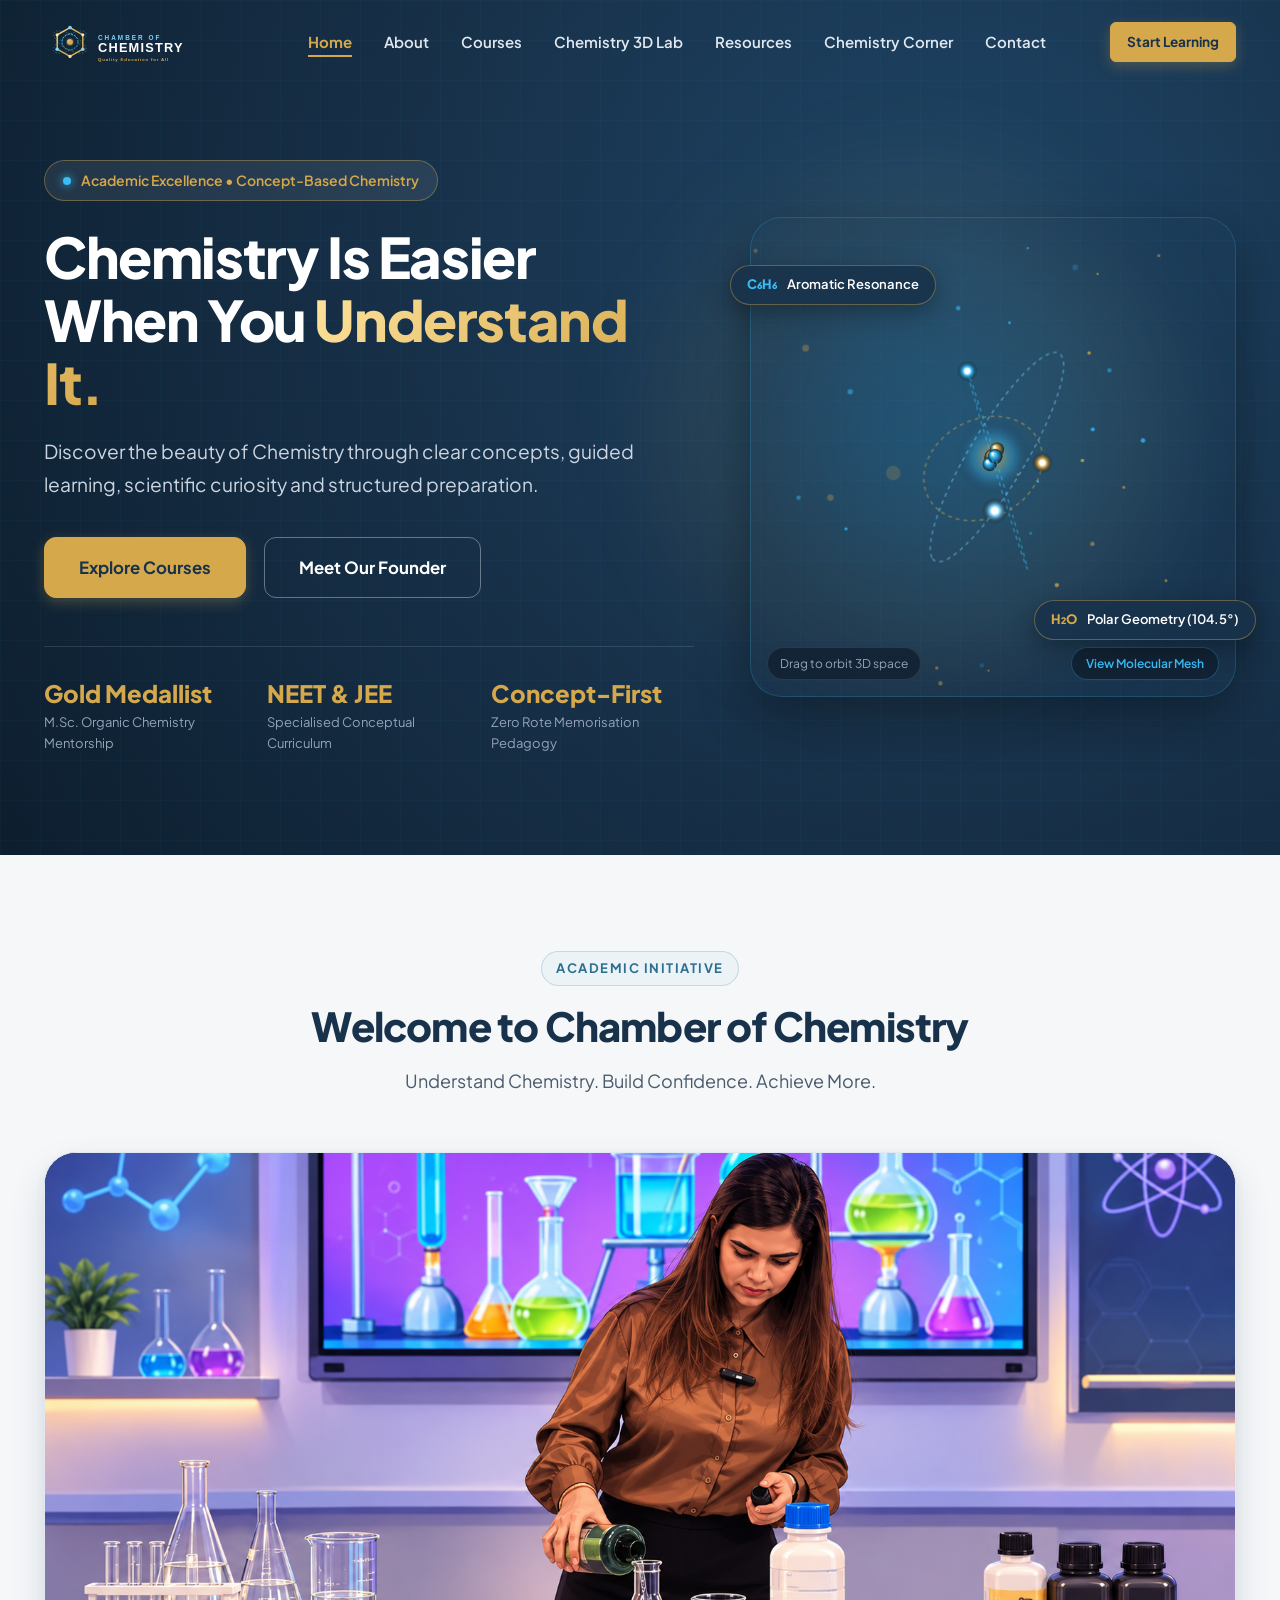
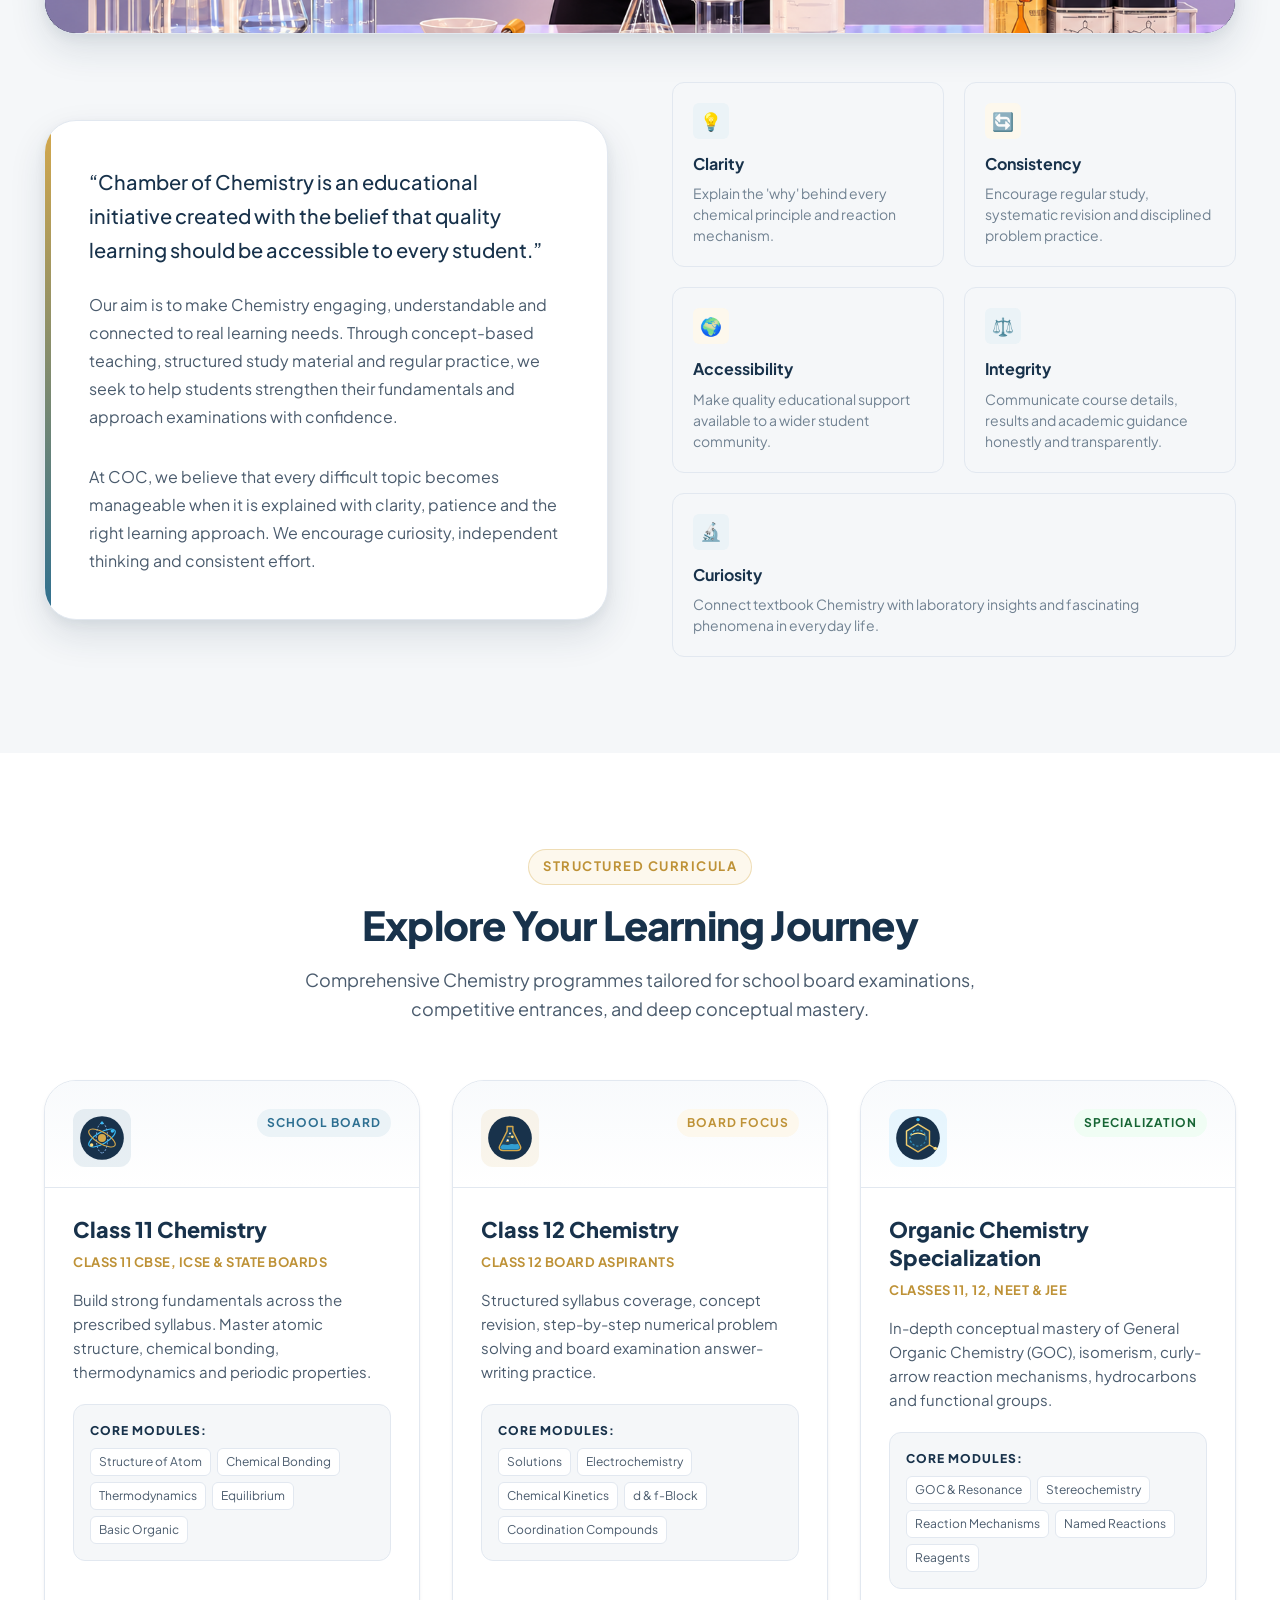
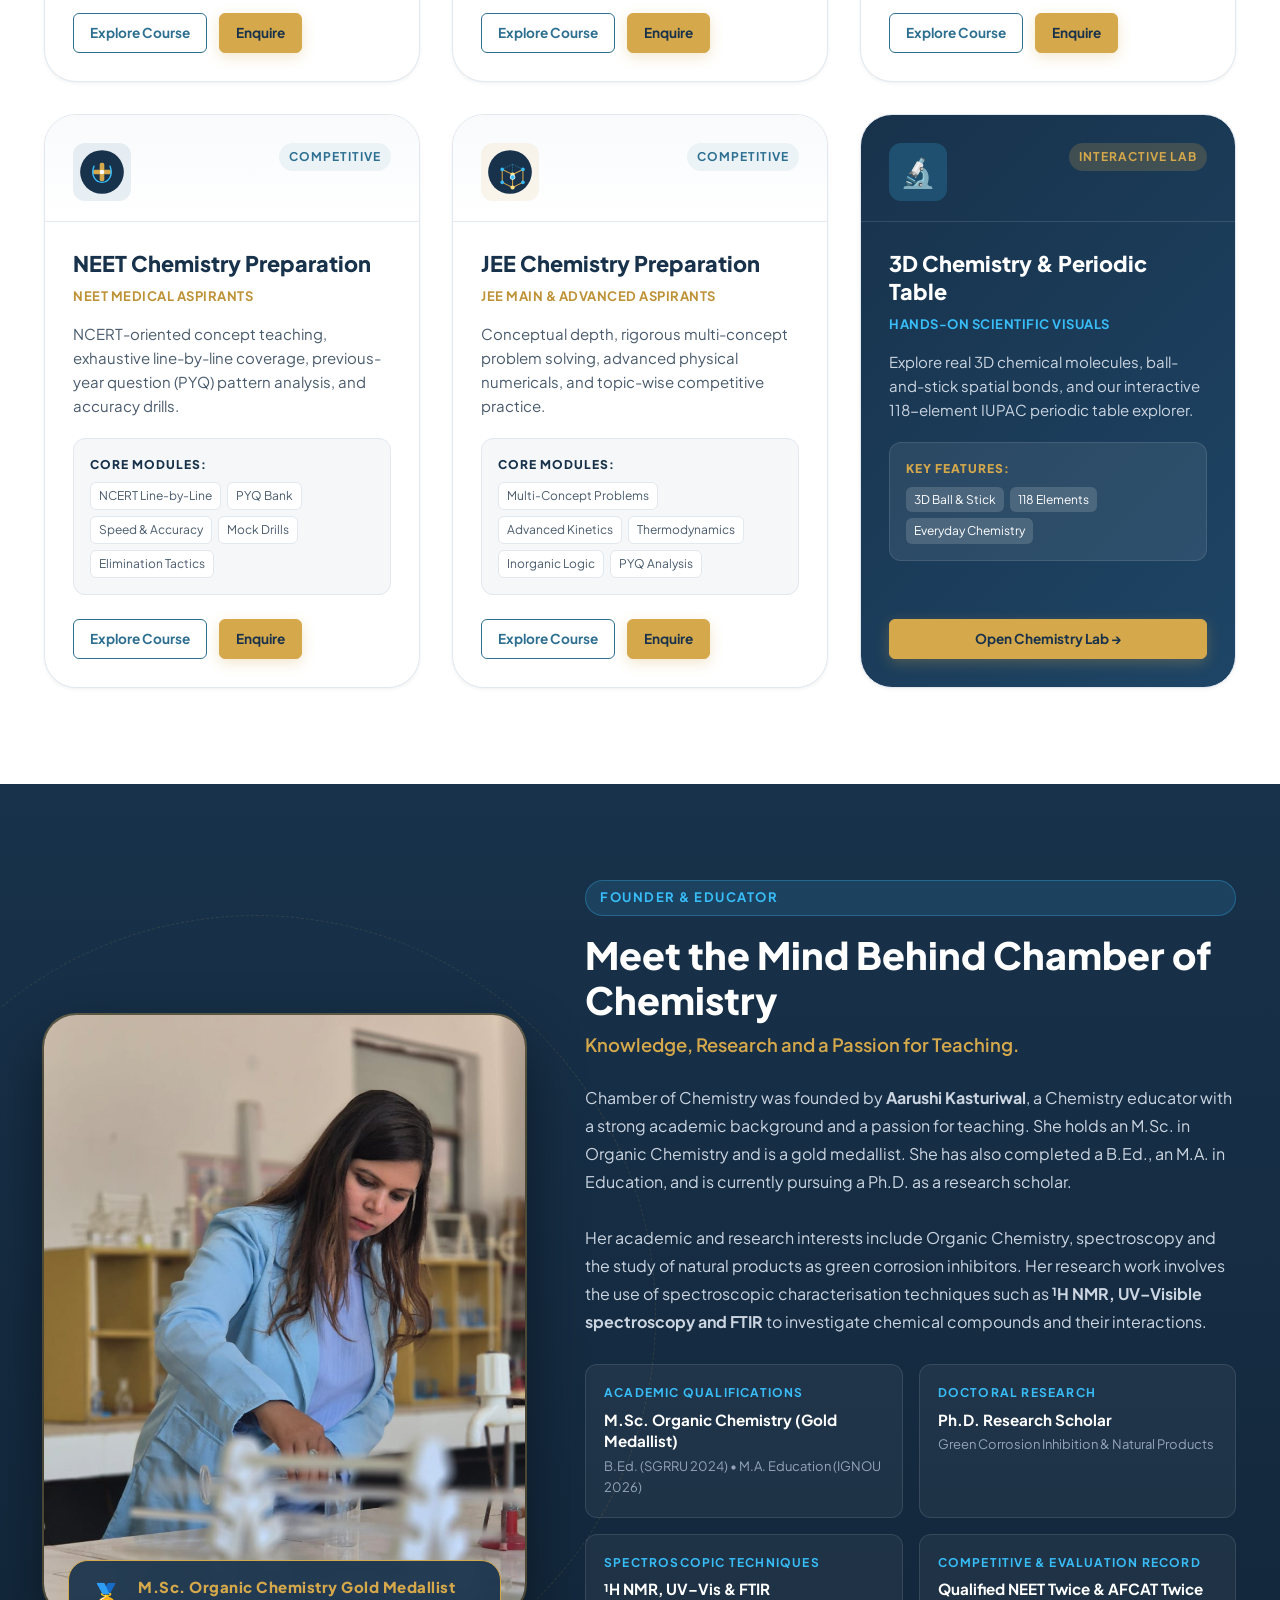
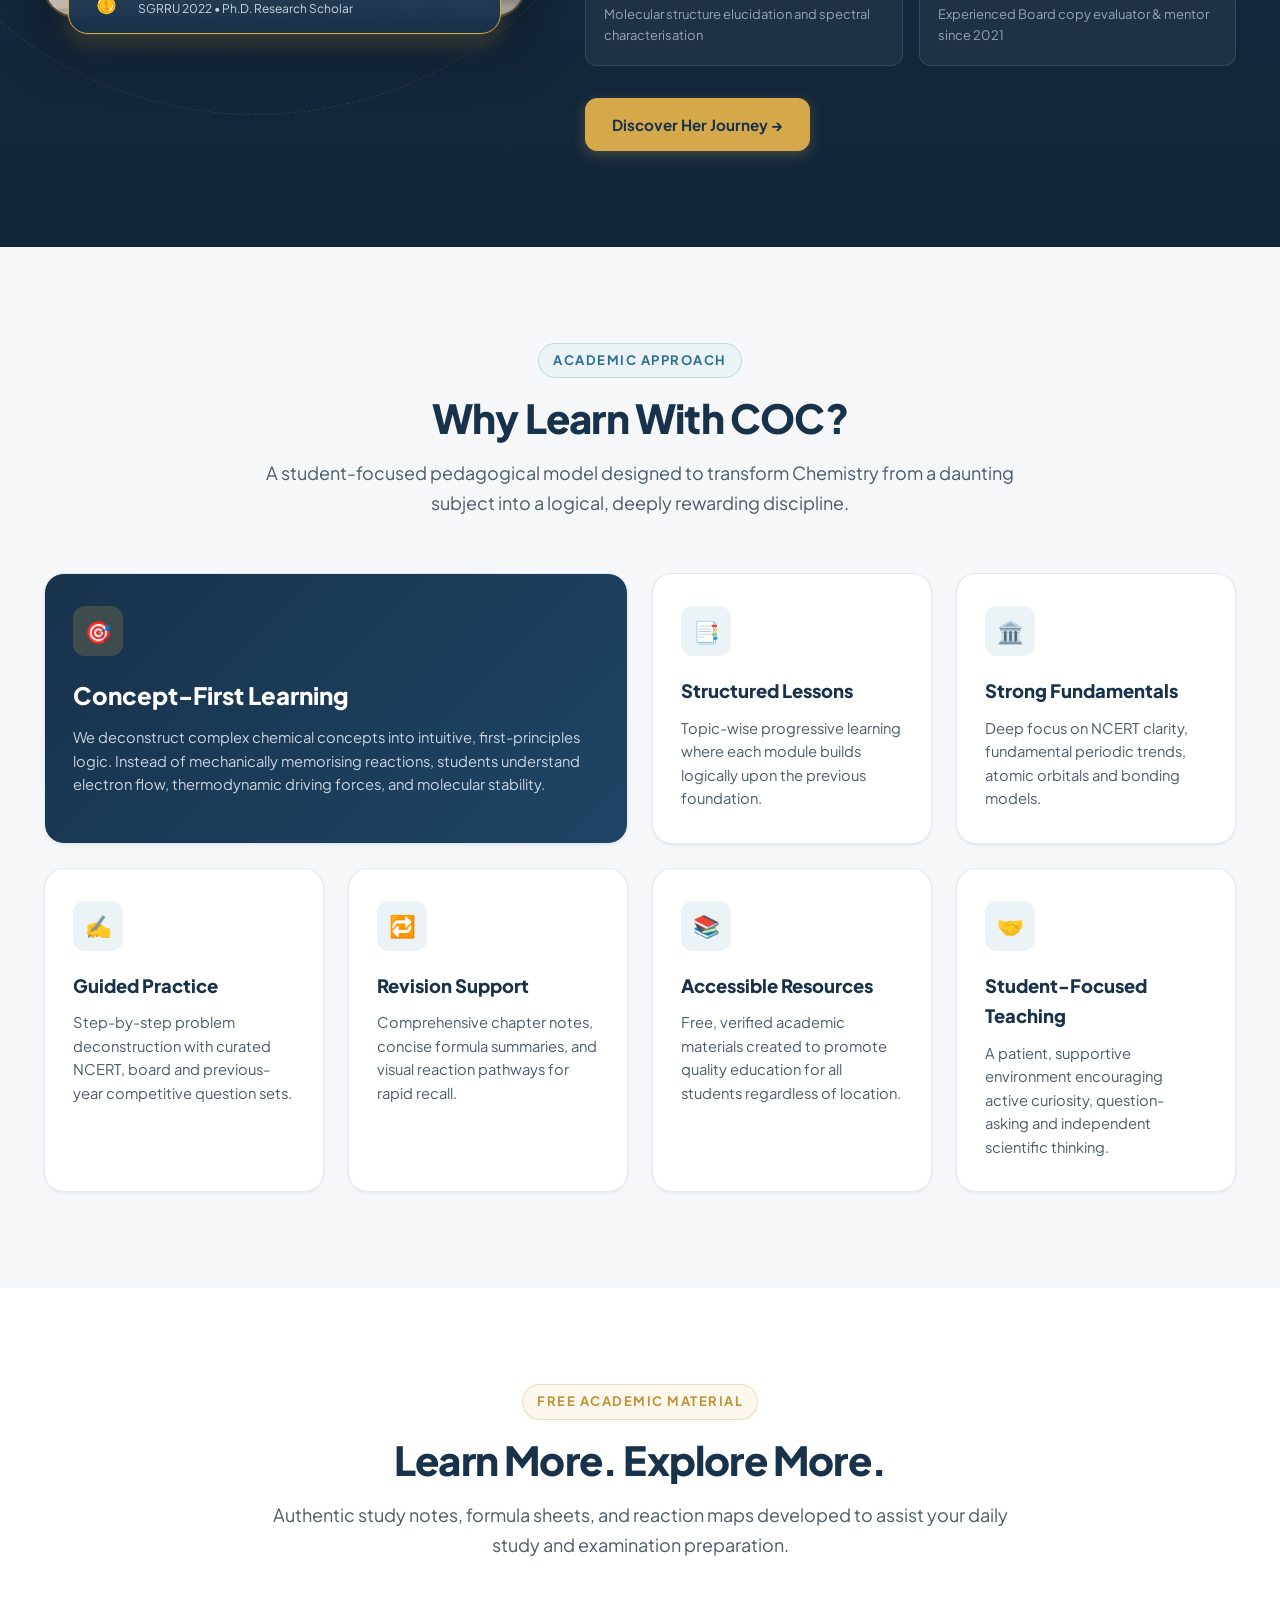
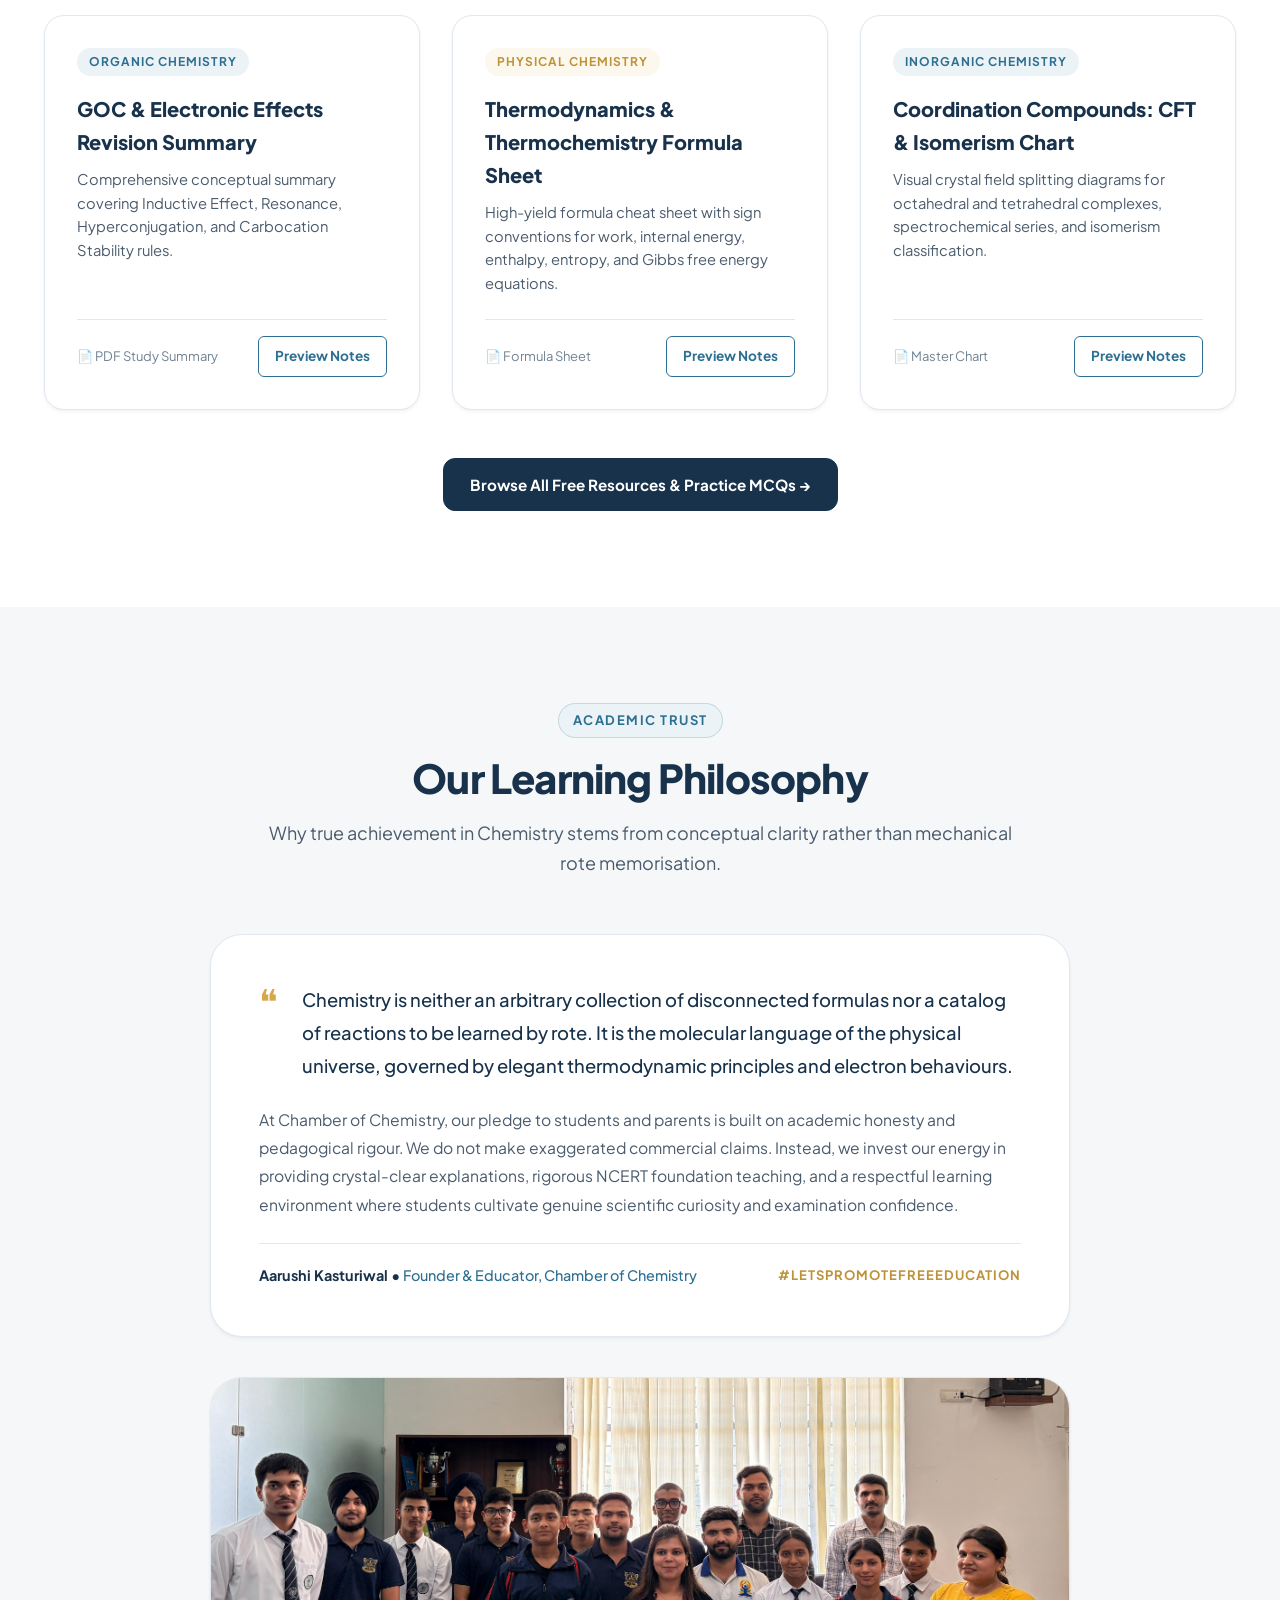
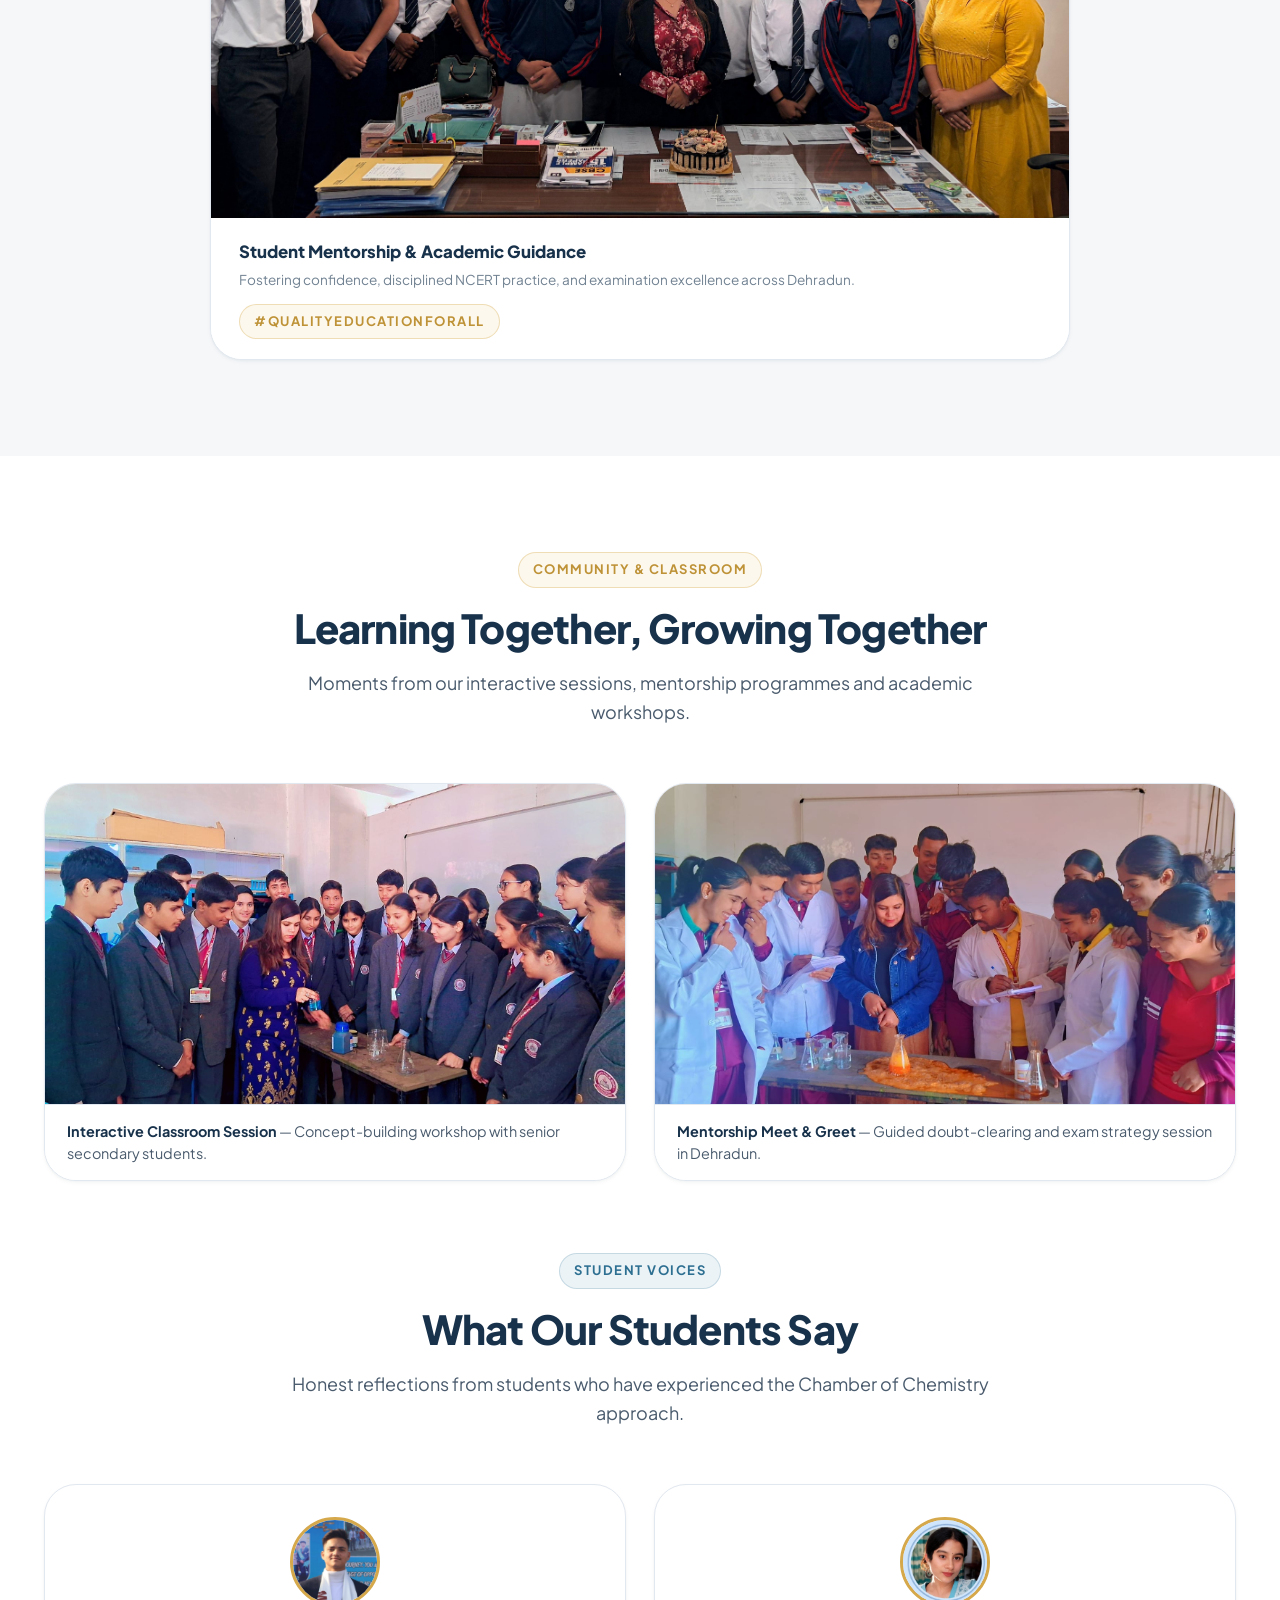
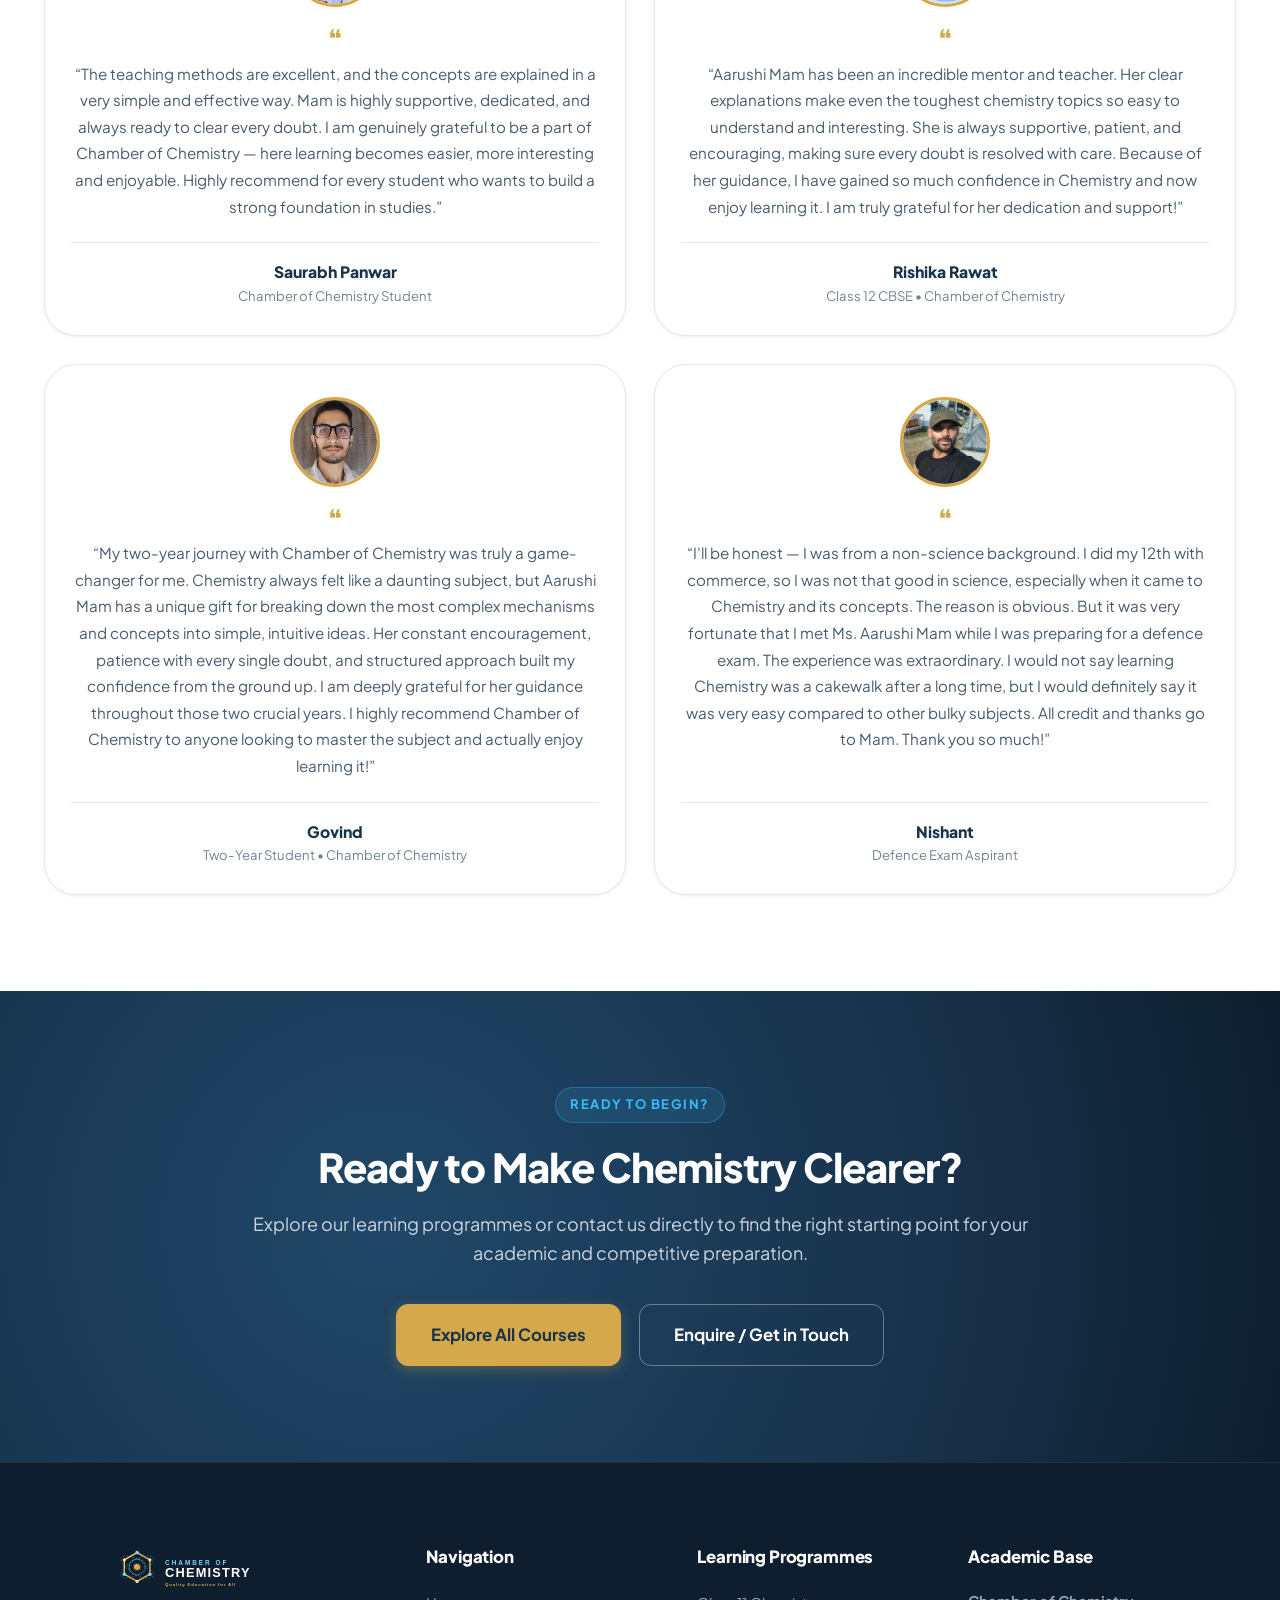
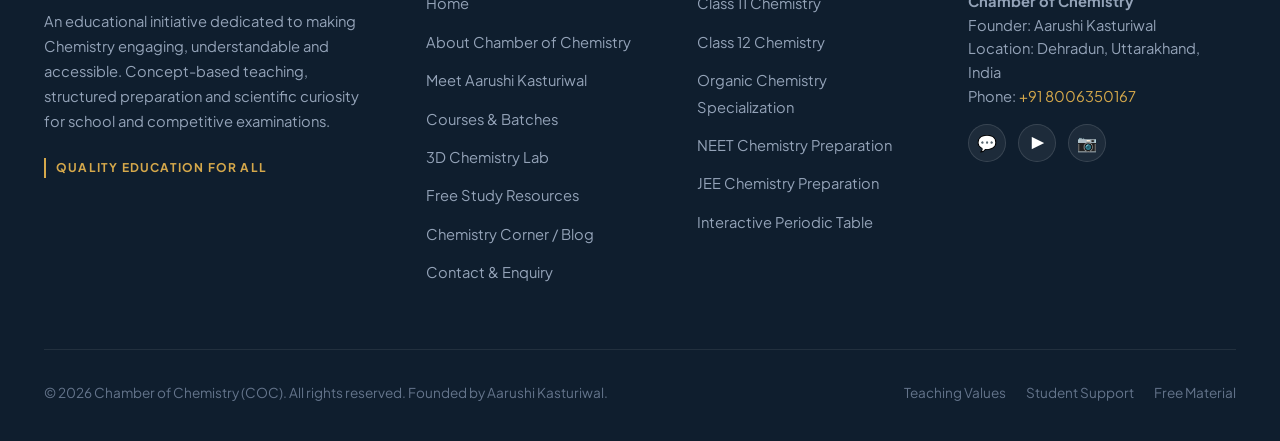
==== commit 0aa518db: "index page fix" ====
--- a/index.html
+++ b/index.html
@@ -24,7 +24,7 @@
   <meta property="twitter:card" content="summary_large_image" />
   <meta property="twitter:url" content="https://chamberofchemistry.com/" />
   <meta property="twitter:title" content="Chamber of Chemistry | Quality Education for All" />
-  <meta property="twitter:description" content="Understand Chemistry. Build Confidence. Achieve More. Concept-based Chemistry education by Gold Medallist Aarushi Kasturiwal." />
+  <meta property="twitter:description" content="Understand Chemistry. Build Confidence. Achieve More. Concept-based Chemistry education by NEET JEE NDA specialist Aarushi Kasturiwal." />
   <meta property="twitter:image" content="https://chamberofchemistry.com/assets/images/logo.svg" />
 
   <!-- Favicon -->
@@ -733,6 +733,146 @@
     </section>
 
     <!-- ==========================================================================
+         Section — Group Photos & Testimonials
+         ========================================================================== -->
+    <section class="section" id="group-photos-testimonials">
+      <div class="container">
+
+        <!-- Group Photos -->
+        <div class="section-header">
+          <span class="badge-tag gold">Community &amp; Classroom</span>
+          <h2 class="section-title">Learning Together, Growing Together</h2>
+          <p class="section-subtitle">
+            Moments from our interactive sessions, mentorship programmes and academic workshops.
+          </p>
+        </div>
+
+        <div class="group-photos-grid">
+          <figure class="group-photo-figure">
+            <img
+              src="assets/images/interactive-clasroom-session.jpeg"
+              alt="Students attending a Chamber of Chemistry interactive classroom session"
+              class="group-photo-img"
+              loading="lazy"
+              width="800"
+              height="500"
+            />
+            <figcaption class="group-photo-caption">
+              <strong>Interactive Classroom Session</strong> — Concept-building workshop with senior secondary students.
+            </figcaption>
+          </figure>
+
+          <figure class="group-photo-figure">
+            <img
+              src="assets/images/with-students.jpeg"
+              alt="Students and mentor at a Chamber of Chemistry academic mentorship meet"
+              class="group-photo-img"
+              loading="lazy"
+              width="800"
+              height="500"
+            />
+            <figcaption class="group-photo-caption">
+              <strong>Mentorship Meet &amp; Greet</strong> — Guided doubt-clearing and exam strategy session in Dehradun.
+            </figcaption>
+          </figure>
+        </div>
+
+        <!-- Testimonials -->
+        <div class="section-header" style="margin-top: 72px;">
+          <span class="badge-tag">Student Voices</span>
+          <h2 class="section-title">What Our Students Say</h2>
+          <p class="section-subtitle">
+            Honest reflections from students who have experienced the Chamber of Chemistry approach.
+          </p>
+        </div>
+
+        <div class="testimonials-grid">
+
+          <!-- Testimonial 1 — Saurabh Panwar -->
+          <article class="testimonial-card">
+            <img
+              src="assets/images/testimonial-saurabh.jpg"
+              alt="Photo of Saurabh Panwar, Chamber of Chemistry student"
+              class="testimonial-avatar"
+              loading="lazy"
+              width="90"
+              height="90"
+            />
+            <div class="testimonial-quote-mark">❝</div>
+            <p class="testimonial-text">
+              &ldquo;The teaching methods are excellent, and the concepts are explained in a very simple and effective way. Mam is highly supportive, dedicated, and always ready to clear every doubt. I am genuinely grateful to be a part of Chamber of Chemistry — here learning becomes easier, more interesting and enjoyable. Highly recommend for every student who wants to build a strong foundation in studies.&rdquo;
+            </p>
+            <div class="testimonial-author">
+              <div class="testimonial-name">Saurabh Panwar</div>
+              <div class="testimonial-role">Chamber of Chemistry Student</div>
+            </div>
+          </article>
+
+          <!-- Testimonial 2 — Rishika Rawat -->
+          <article class="testimonial-card">
+            <img
+              src="assets/images/testimonial-rishika.jpg"
+              alt="Photo of Rishika Rawat, Class 12 CBSE student"
+              class="testimonial-avatar"
+              loading="lazy"
+              width="90"
+              height="90"
+            />
+            <div class="testimonial-quote-mark">❝</div>
+            <p class="testimonial-text">
+              &ldquo;Aarushi Mam has been an incredible mentor and teacher. Her clear explanations make even the toughest chemistry topics so easy to understand and interesting. She is always supportive, patient, and encouraging, making sure every doubt is resolved with care. Because of her guidance, I have gained so much confidence in Chemistry and now enjoy learning it. I am truly grateful for her dedication and support!&rdquo;
+            </p>
+            <div class="testimonial-author">
+              <div class="testimonial-name">Rishika Rawat</div>
+              <div class="testimonial-role">Class 12 CBSE • Chamber of Chemistry</div>
+            </div>
+          </article>
+
+          <!-- Testimonial 3 — Govind -->
+          <article class="testimonial-card">
+            <img
+              src="assets/images/testimonial-govind.jpg"
+              alt="Photo of Govind, Chamber of Chemistry student"
+              class="testimonial-avatar"
+              loading="lazy"
+              width="90"
+              height="90"
+            />
+            <div class="testimonial-quote-mark">❝</div>
+            <p class="testimonial-text">
+              &ldquo;My two-year journey with Chamber of Chemistry was truly a game-changer for me. Chemistry always felt like a daunting subject, but Aarushi Mam has a unique gift for breaking down the most complex mechanisms and concepts into simple, intuitive ideas. Her constant encouragement, patience with every single doubt, and structured approach built my confidence from the ground up. I am deeply grateful for her guidance throughout those two crucial years. I highly recommend Chamber of Chemistry to anyone looking to master the subject and actually enjoy learning it!&rdquo;
+            </p>
+            <div class="testimonial-author">
+              <div class="testimonial-name">Govind</div>
+              <div class="testimonial-role">Two-Year Student • Chamber of Chemistry</div>
+            </div>
+          </article>
+
+          <!-- Testimonial 4 — Nishant -->
+          <article class="testimonial-card">
+            <img
+              src="assets/images/testimonial-nishant.jpg"
+              alt="Photo of Nishant, defence exam aspirant"
+              class="testimonial-avatar"
+              loading="lazy"
+              width="90"
+              height="90"
+            />
+            <div class="testimonial-quote-mark">❝</div>
+            <p class="testimonial-text">
+              &ldquo;I'll be honest — I was from a non-science background. I did my 12th with commerce, so I was not that good in science, especially when it came to Chemistry and its concepts. The reason is obvious. But it was very fortunate that I met Ms. Aarushi Mam while I was preparing for a defence exam. The experience was extraordinary. I would not say learning Chemistry was a cakewalk after a long time, but I would definitely say it was very easy compared to other bulky subjects. All credit and thanks go to Mam. Thank you so much!&rdquo;
+            </p>
+            <div class="testimonial-author">
+              <div class="testimonial-name">Nishant</div>
+              <div class="testimonial-role">Defence Exam Aspirant</div>
+            </div>
+          </article>
+
+        </div>
+      </div>
+    </section>
+
+    <!-- ==========================================================================
          Section 8 — Call-To-Action Banner
          ========================================================================== -->
     <section class="section bg-navy" style="background: radial-gradient(circle at 30% 50%, #204768 0%, #18324B 60%, #0d1e2e 100%);">
@@ -853,5 +993,132 @@
   <!-- Scripts -->
   <script src="js/animations.js"></script>
   <script src="js/main.js"></script>
+
+  <!-- ==========================================================================
+       Group Photos & Testimonials — Scoped Styles
+       ========================================================================== -->
+  <style>
+    /* ---------- Group Photos Grid ---------- */
+    .group-photos-grid {
+      display: grid;
+      grid-template-columns: 1fr 1fr;
+      gap: 28px;
+      margin-bottom: 0;
+    }
+
+    .group-photo-figure {
+      margin: 0;
+      border-radius: var(--radius-xl);
+      overflow: hidden;
+      border: 1px solid var(--border-light);
+      box-shadow: var(--shadow-sm);
+      background: #FFFFFF;
+    }
+
+    .group-photo-img {
+      width: 100%;
+      height: 320px;
+      object-fit: cover;
+      display: block;
+    }
+
+    .group-photo-caption {
+      padding: 16px 22px;
+      background: #FFFFFF;
+      font-size: 0.9rem;
+      color: var(--text-secondary);
+      border-top: 1px solid var(--border-light);
+      line-height: 1.5;
+    }
+
+    .group-photo-caption strong {
+      color: var(--color-navy);
+    }
+
+    /* ---------- Testimonials Grid ---------- */
+    .testimonials-grid {
+      display: grid;
+      grid-template-columns: repeat(2, 1fr);
+      gap: 28px;
+    }
+
+    .testimonial-card {
+      background: #FFFFFF;
+      border-radius: var(--radius-xl);
+      padding: 32px 26px 28px;
+      border: 1px solid var(--border-light);
+      box-shadow: var(--shadow-sm);
+      display: flex;
+      flex-direction: column;
+      align-items: center;
+      text-align: center;
+      transition: transform 0.25s ease, box-shadow 0.25s ease;
+    }
+
+    .testimonial-card:hover {
+      transform: translateY(-4px);
+      box-shadow: 0 12px 28px rgba(24, 50, 75, 0.1);
+    }
+
+    .testimonial-avatar {
+      width: 90px;
+      height: 90px;
+      border-radius: 50%;
+      object-fit: cover;
+      border: 3px solid var(--color-warm-gold);
+      margin-bottom: 18px;
+      flex-shrink: 0;
+      background: #F1F5F9;
+    }
+
+    .testimonial-quote-mark {
+      font-size: 1.6rem;
+      color: var(--color-warm-gold);
+      margin-bottom: 10px;
+      line-height: 1;
+    }
+
+    .testimonial-text {
+      font-size: 0.95rem;
+      line-height: 1.75;
+      color: var(--text-secondary);
+      margin-bottom: 22px;
+      flex-grow: 1;
+    }
+
+    .testimonial-author {
+      border-top: 1px solid var(--border-light);
+      padding-top: 16px;
+      width: 100%;
+    }
+
+    .testimonial-name {
+      font-weight: 800;
+      color: var(--color-navy);
+      font-size: 0.98rem;
+    }
+
+    .testimonial-role {
+      font-size: 0.82rem;
+      color: var(--text-muted);
+    }
+
+    /* ---------- Responsive ---------- */
+    @media (max-width: 900px) {
+      .testimonials-grid {
+        grid-template-columns: 1fr;
+      }
+    }
+
+    @media (max-width: 768px) {
+      .group-photos-grid {
+        grid-template-columns: 1fr;
+      }
+
+      .group-photo-img {
+        height: 260px;
+      }
+    }
+  </style>
 </body>
-</html>
+</html>
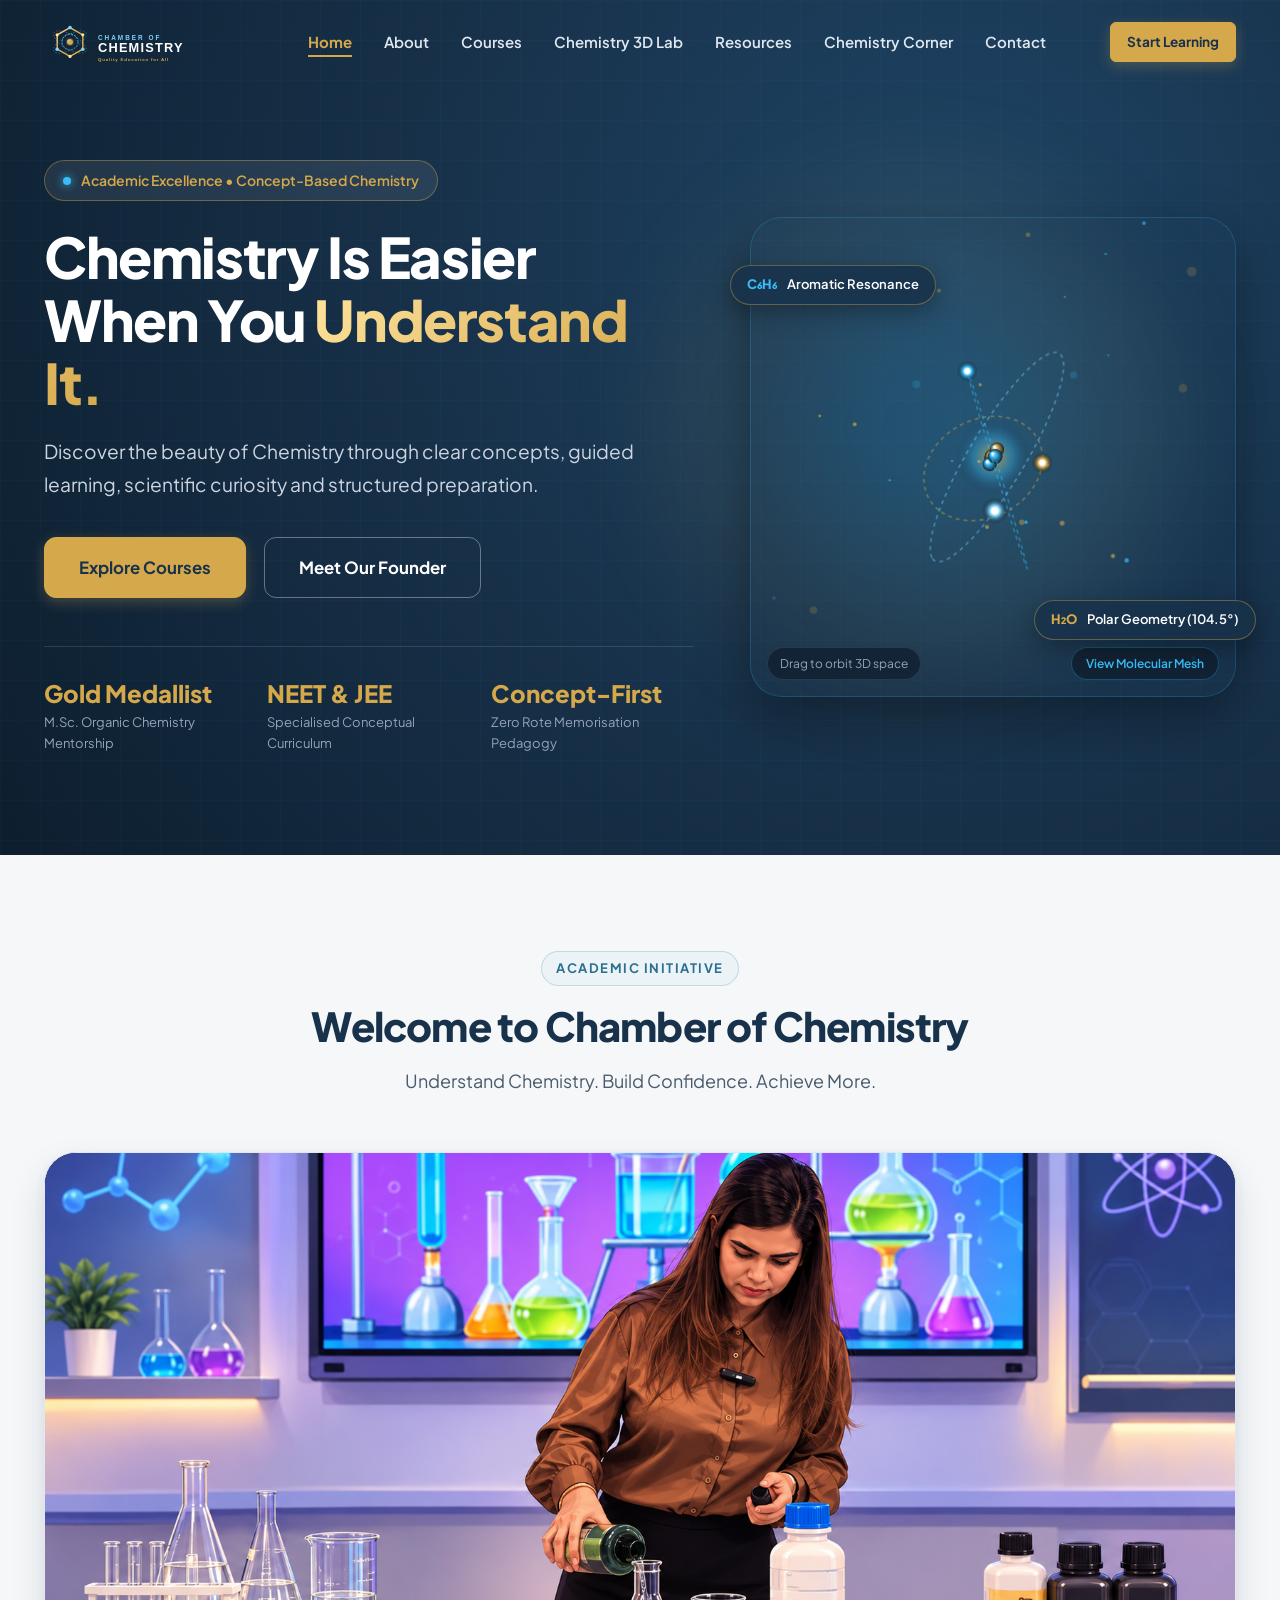
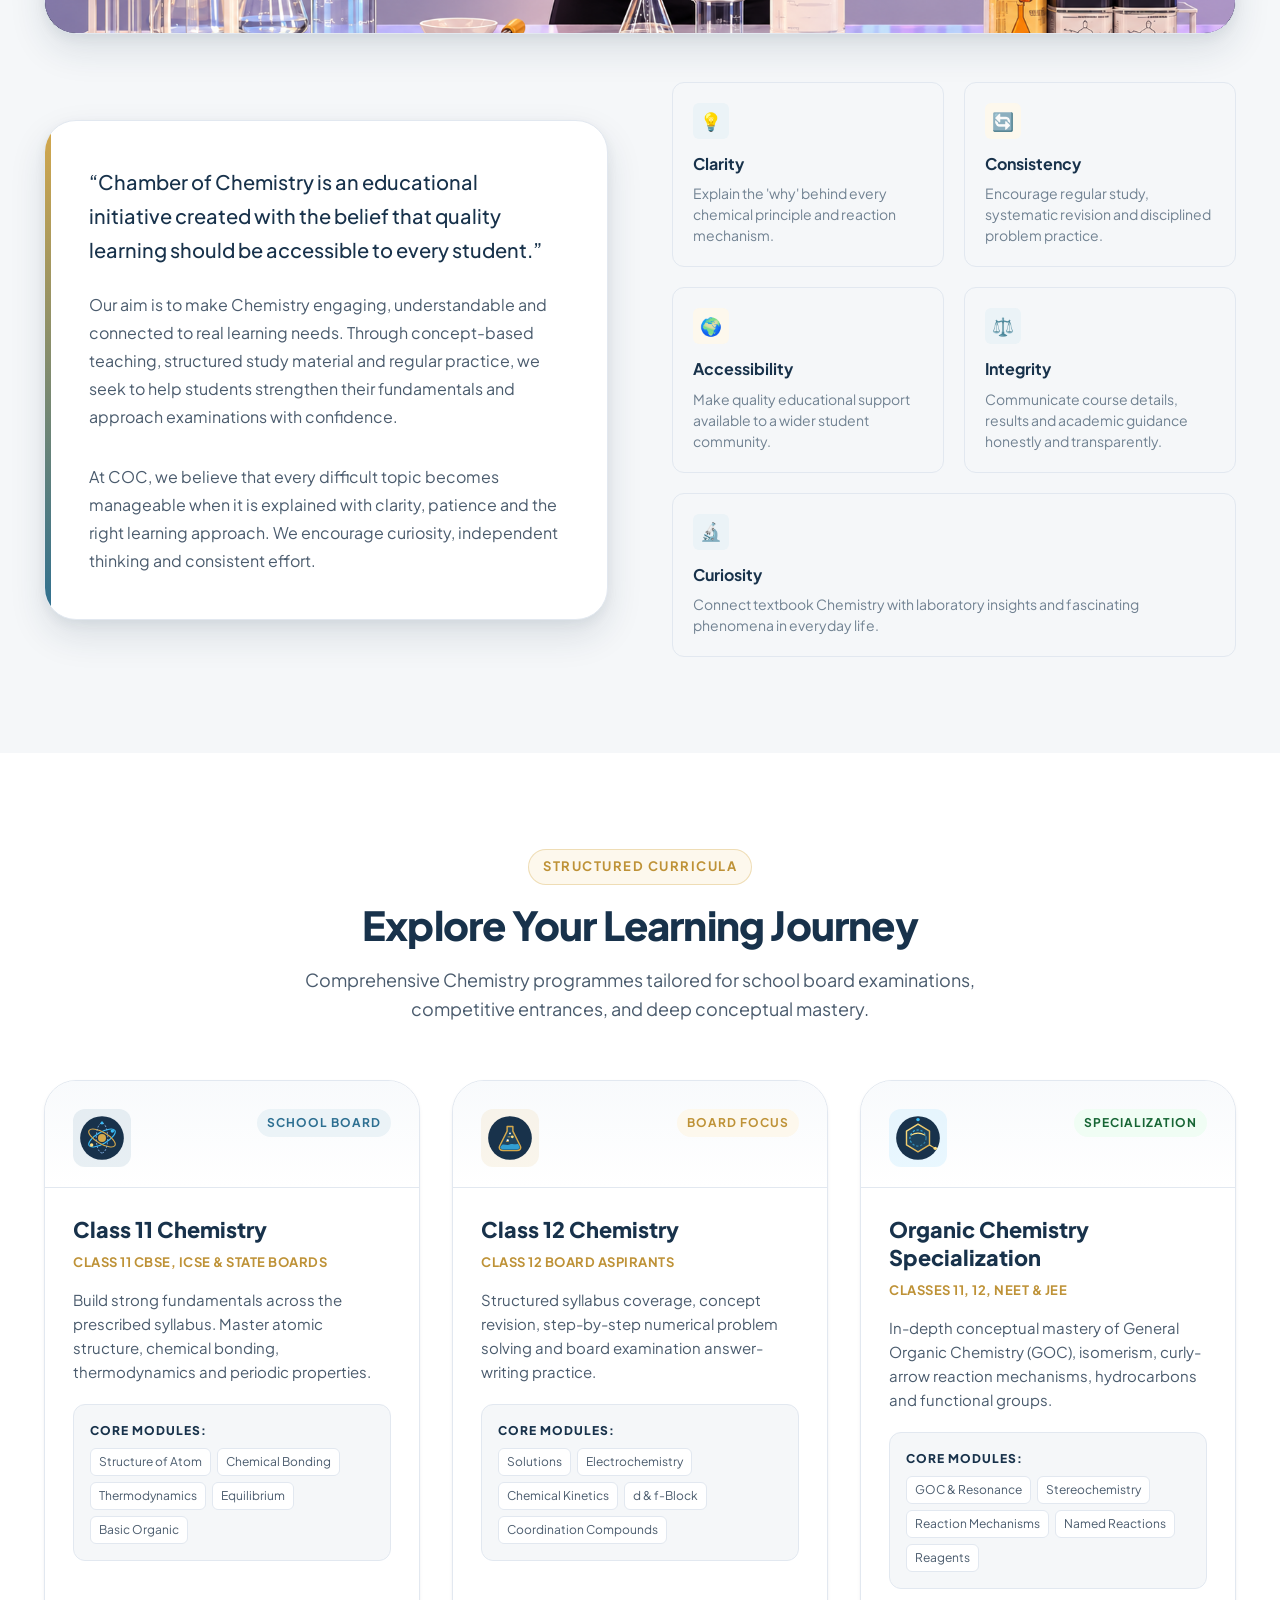
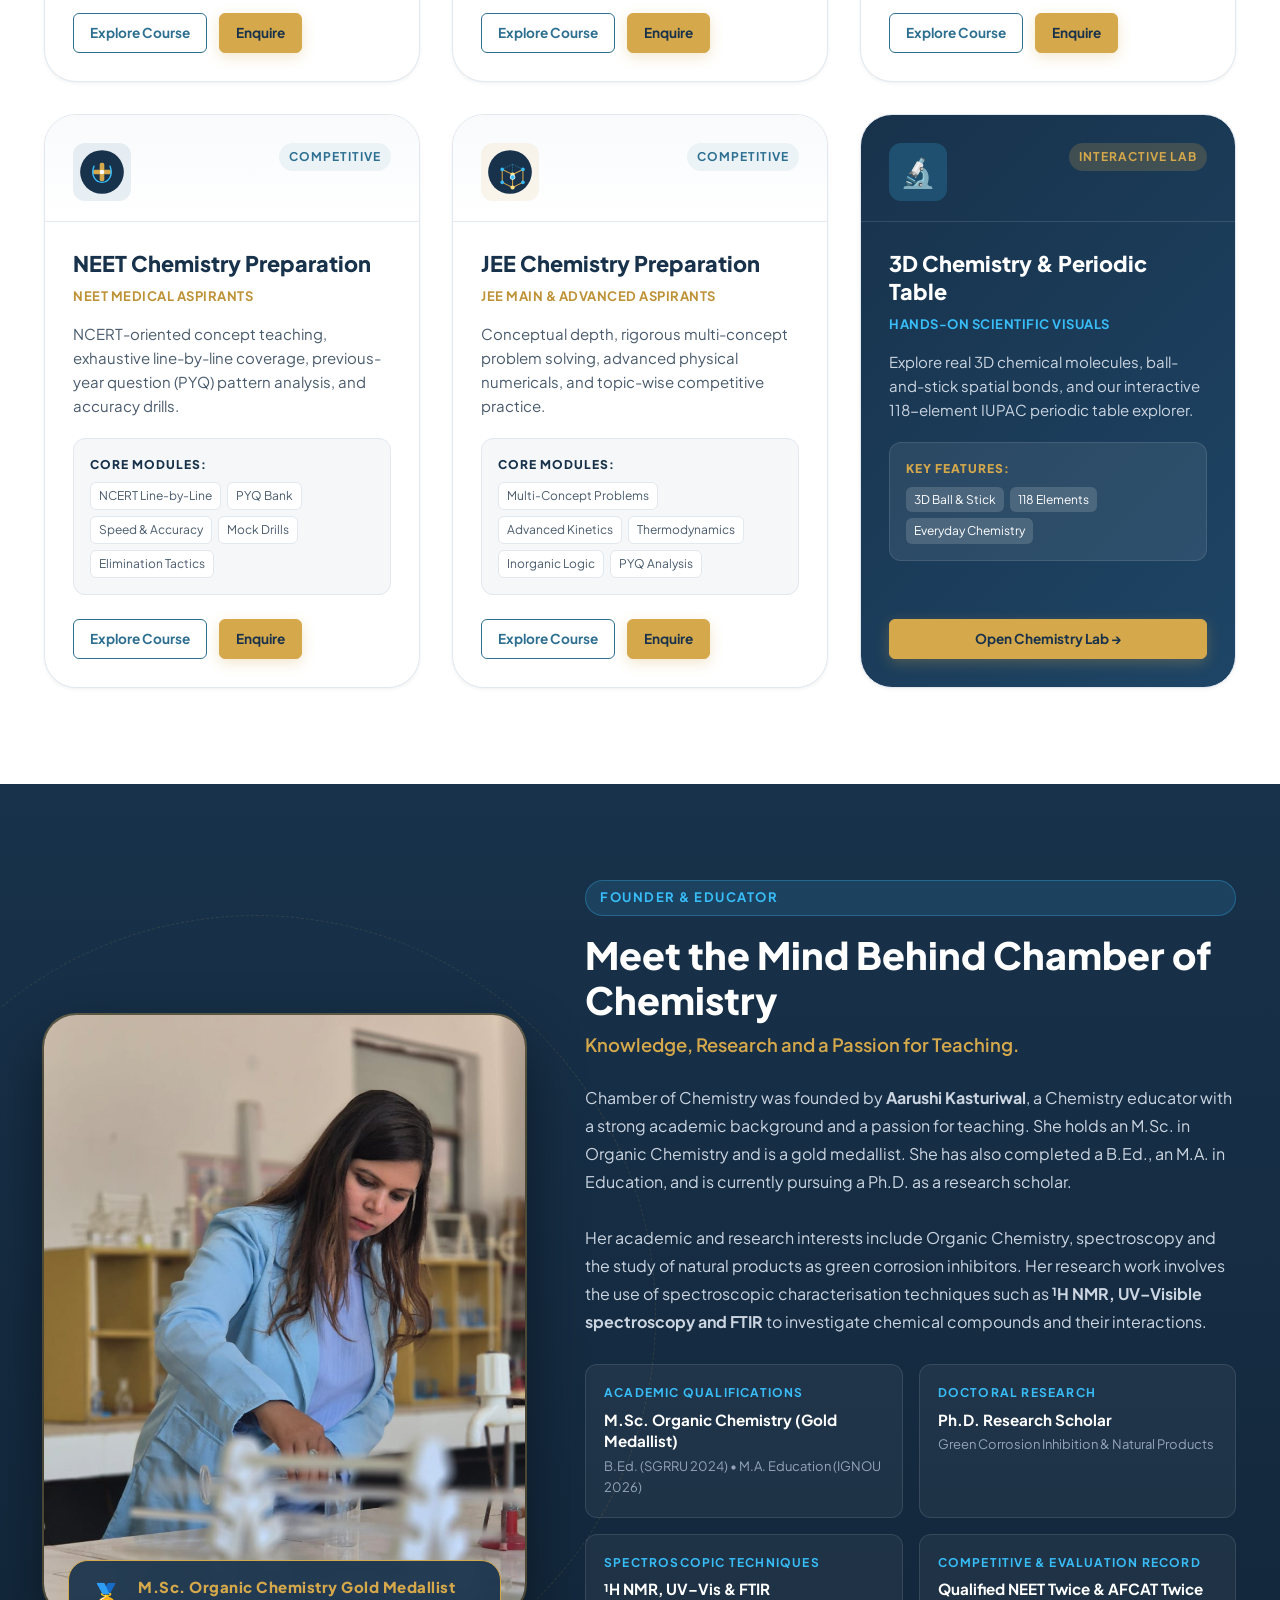
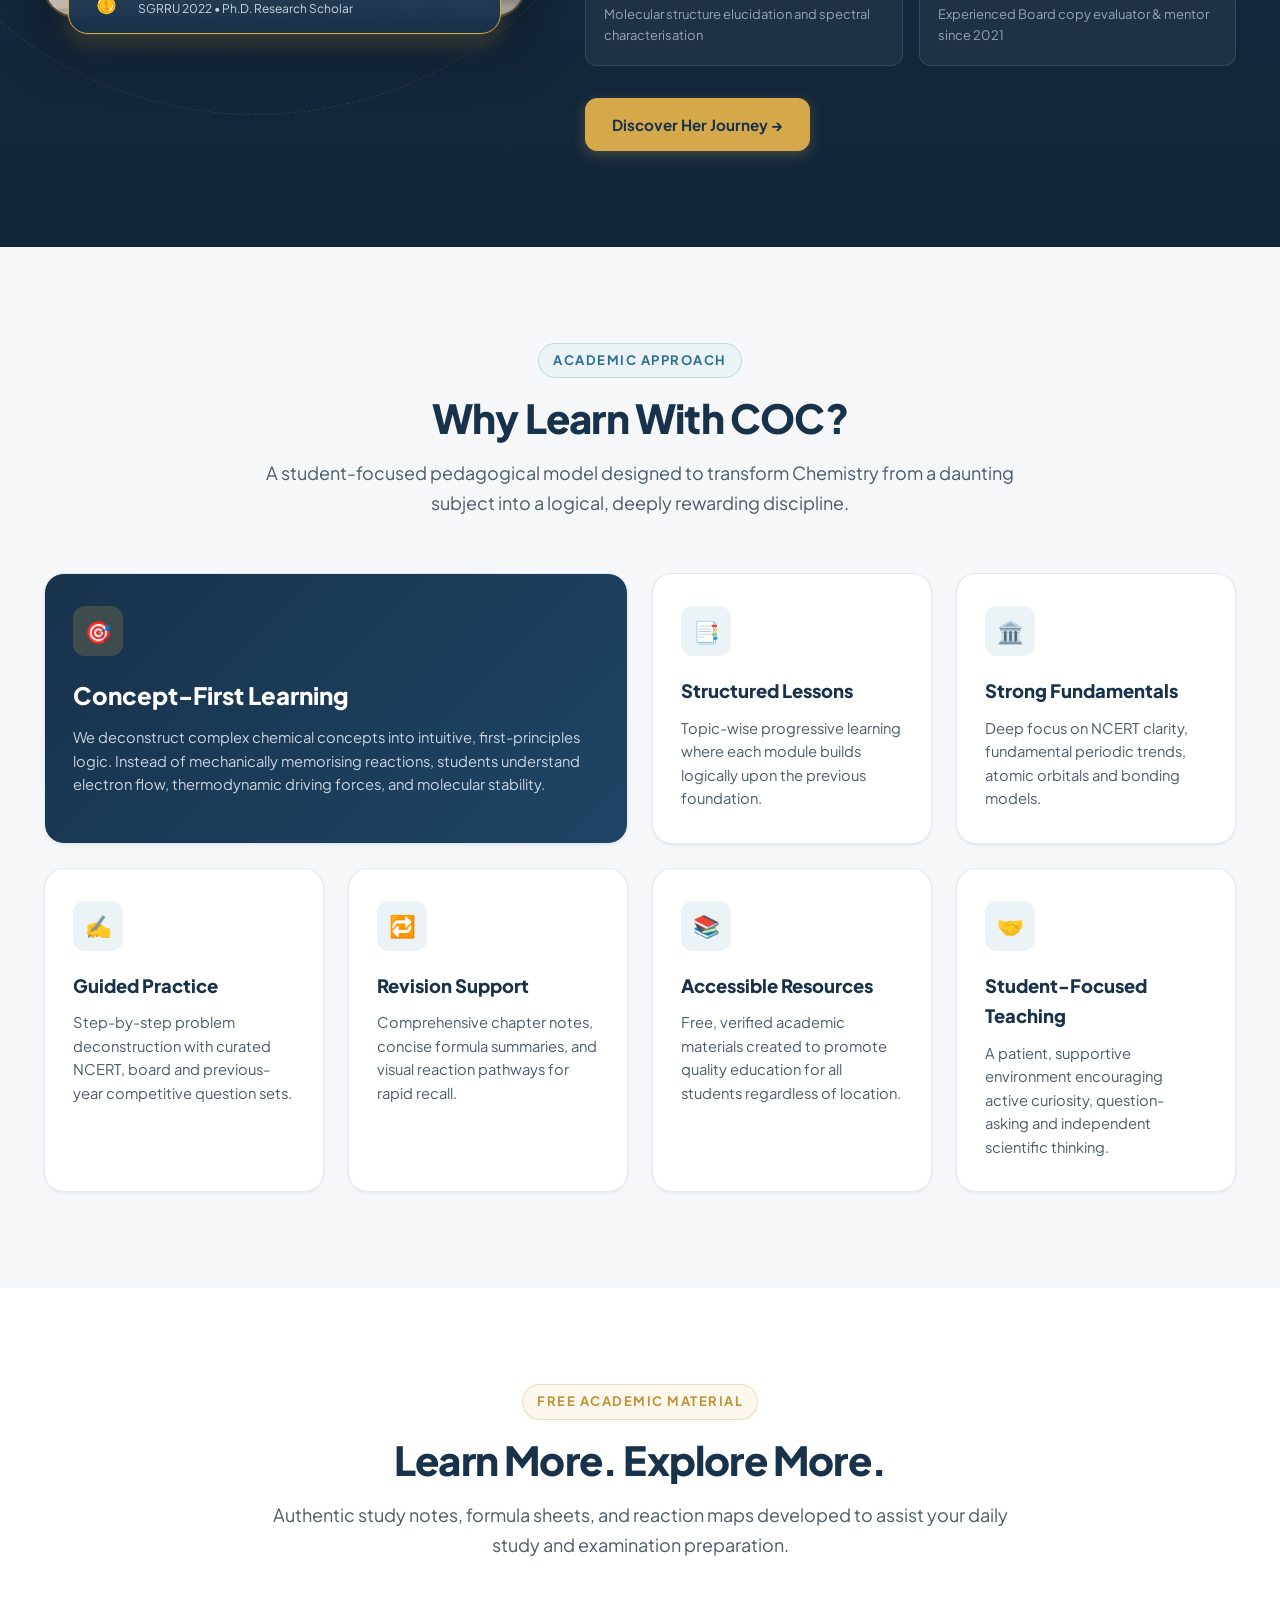
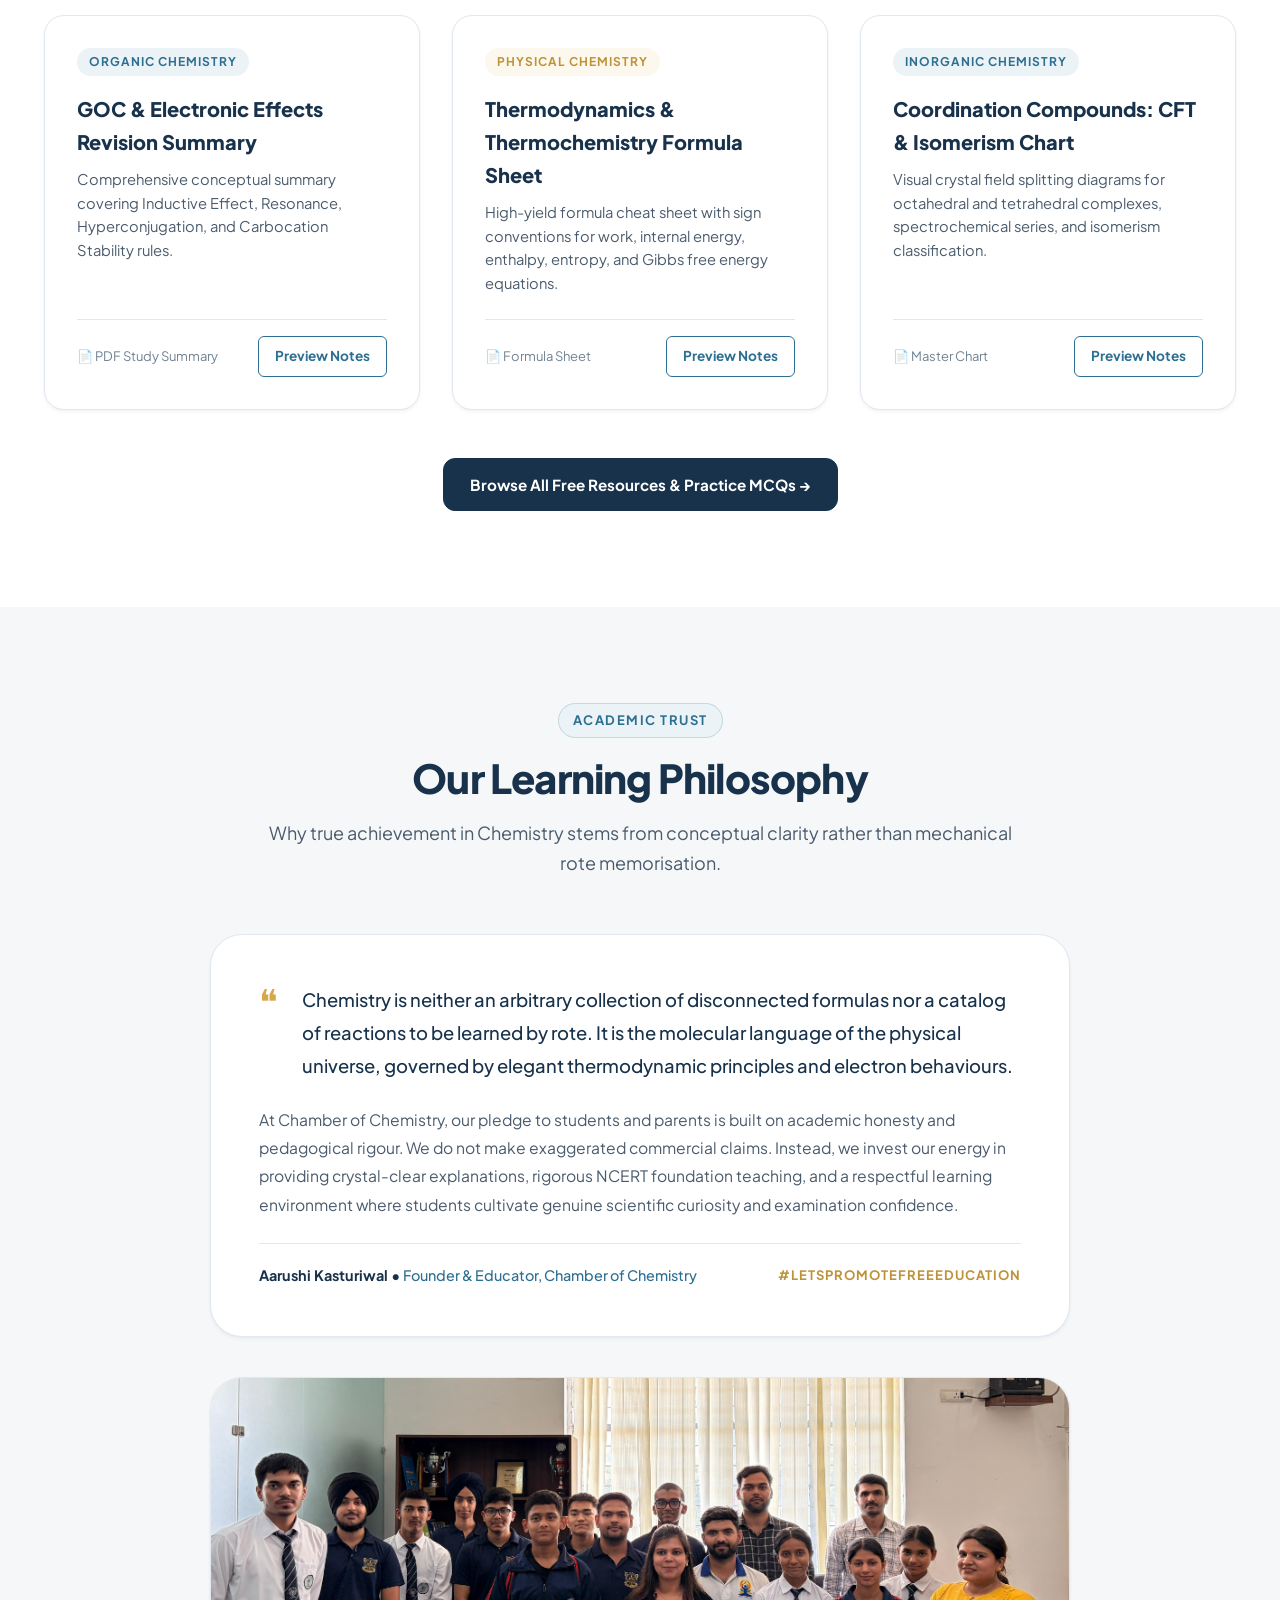
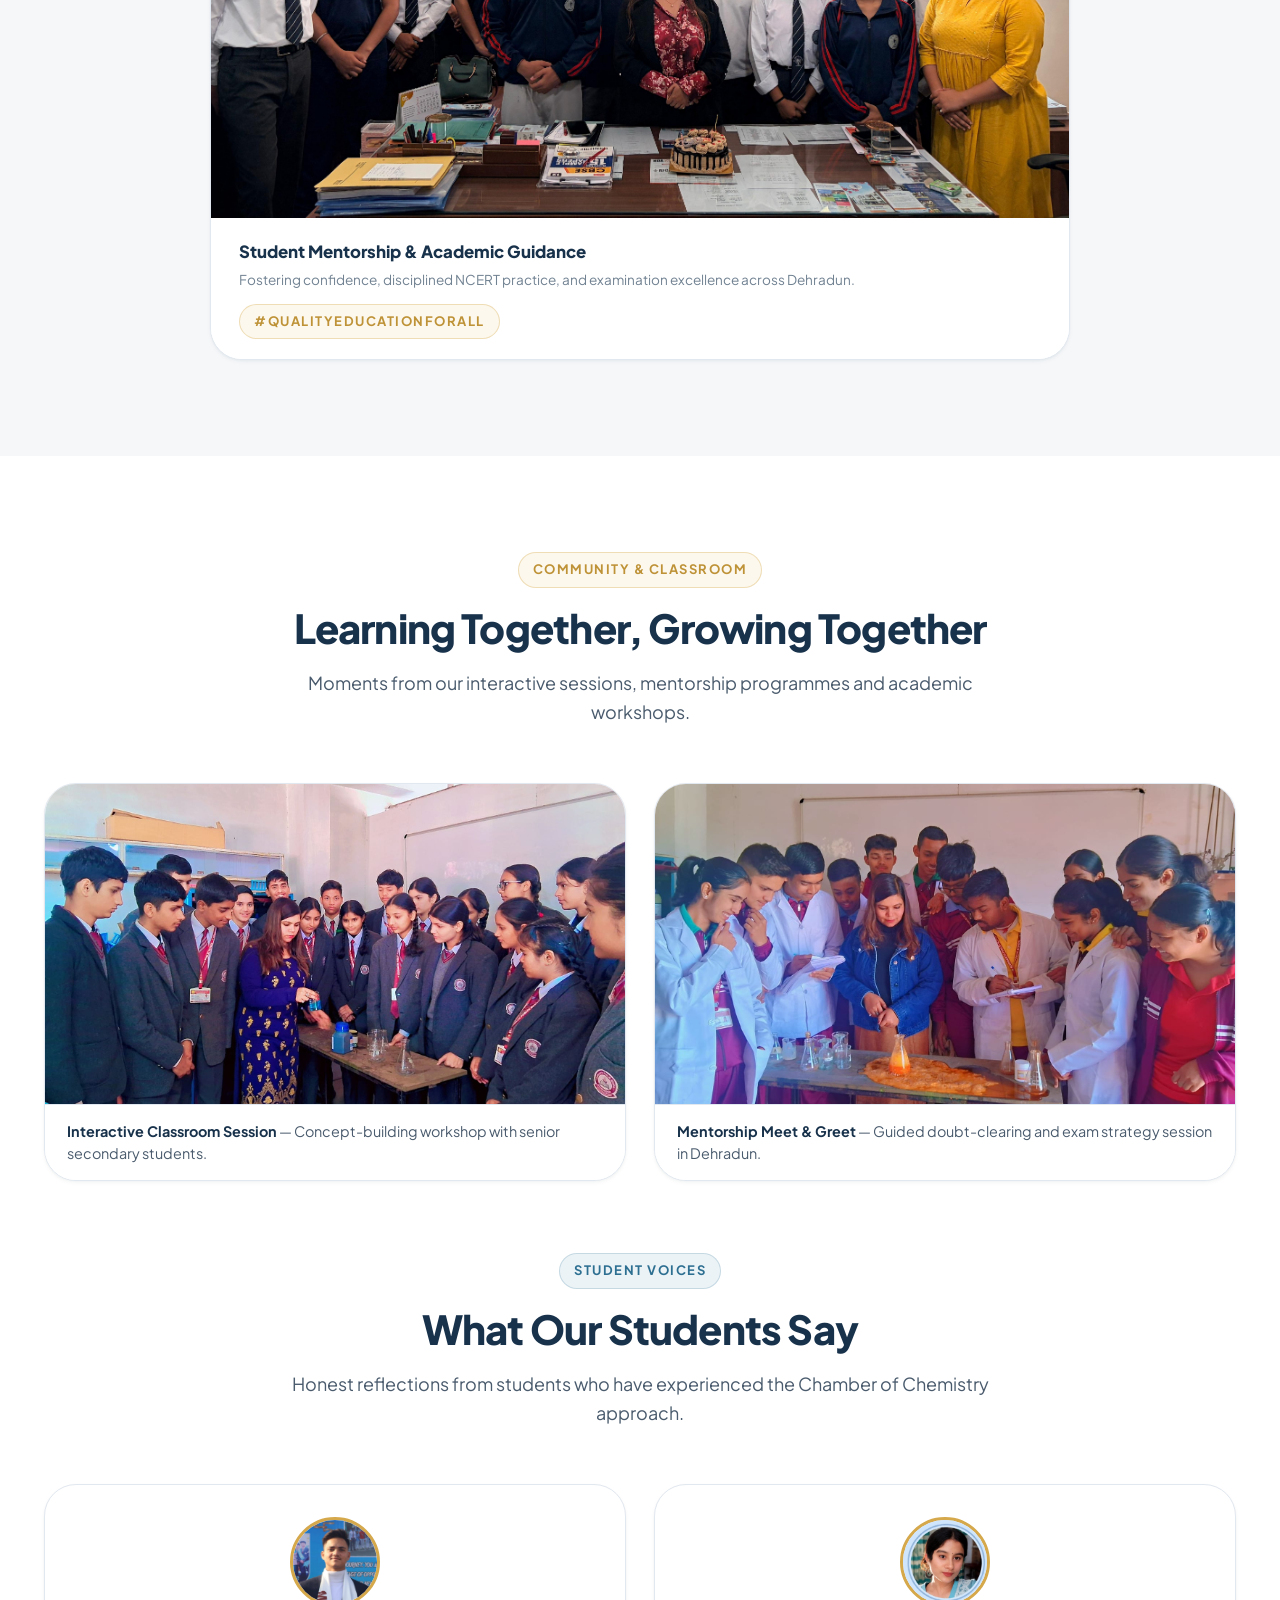
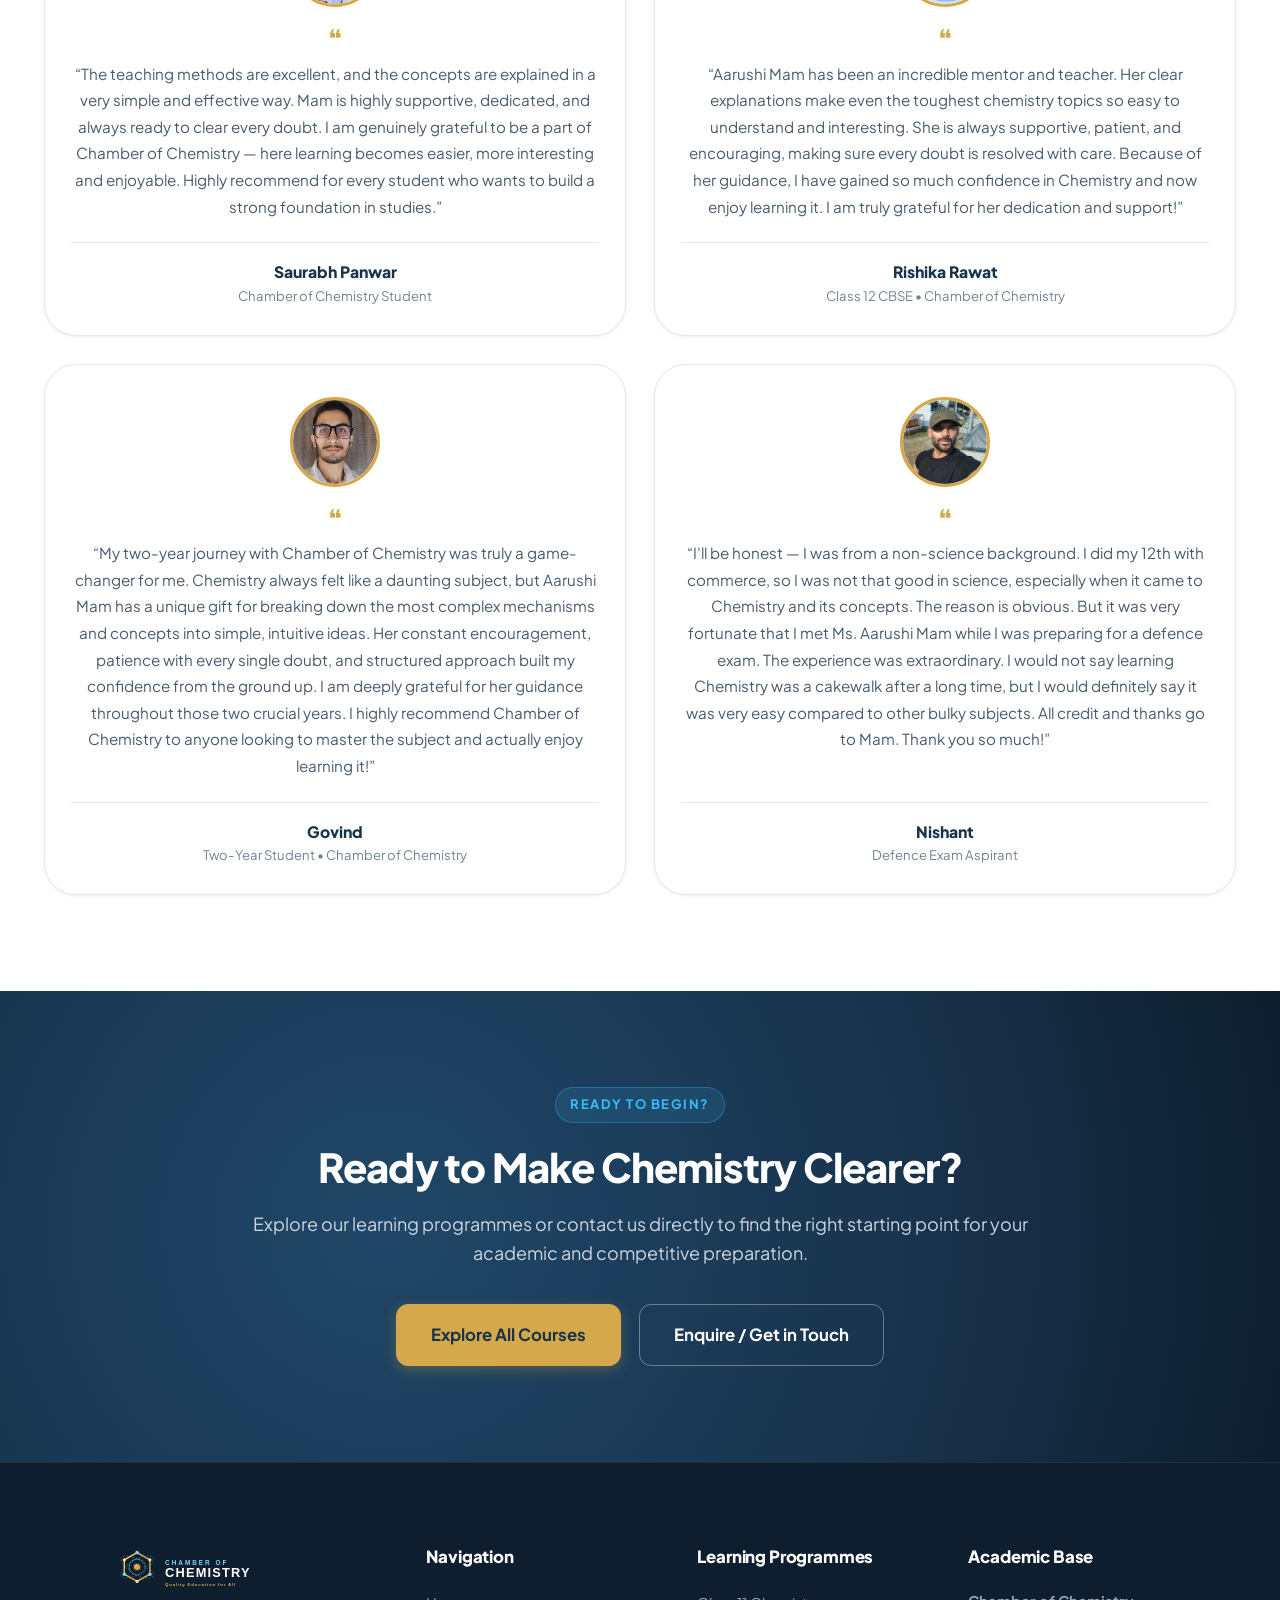
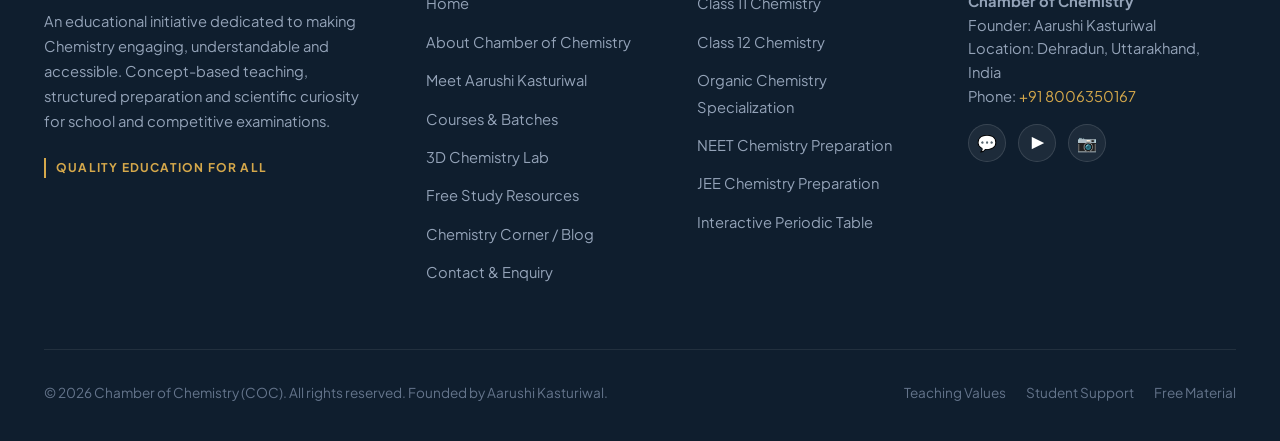
==== commit b464de5e: "meta" ====
--- a/index.html
+++ b/index.html
@@ -11,21 +11,21 @@
   <meta name="keywords" content="Chemistry Classes, Chemistry Online Classes, Organic Chemistry Classes, Class 11 Chemistry, Class 12 Chemistry, NEET Chemistry Preparation, JEE Chemistry Preparation, Chamber of Chemistry, Aarushi Kasturiwal Chemistry Educator, Dehradun Chemistry" />
   <meta name="author" content="Aarushi Kasturiwal, Chamber of Chemistry" />
   <meta name="robots" content="index, follow" />
-  <link rel="canonical" href="https://chamberofchemistry.com/" />
+  <link rel="canonical" href="https://chambersofchemistry.vercel.app/" />
 
   <!-- Open Graph / Facebook -->
   <meta property="og:type" content="website" />
-  <meta property="og:url" content="https://chamberofchemistry.com/" />
+  <meta property="og:url" content="https://chambersofchemistry.vercel.app/" />
   <meta property="og:title" content="Chamber of Chemistry | Quality Education for All" />
   <meta property="og:description" content="Discover the beauty of Chemistry through clear concepts, guided learning, scientific curiosity and structured preparation." />
-  <meta property="og:image" content="https://chamberofchemistry.com/assets/images/logo.svg" />
+  <meta property="og:image" content="https://chambersofchemistry.vercel.app/assets/images/logo.svg" />
 
   <!-- Twitter -->
   <meta property="twitter:card" content="summary_large_image" />
-  <meta property="twitter:url" content="https://chamberofchemistry.com/" />
+  <meta property="twitter:url" content="https://chambersofchemistry.vercel.app/" />
   <meta property="twitter:title" content="Chamber of Chemistry | Quality Education for All" />
   <meta property="twitter:description" content="Understand Chemistry. Build Confidence. Achieve More. Concept-based Chemistry education by NEET JEE NDA specialist Aarushi Kasturiwal." />
-  <meta property="twitter:image" content="https://chamberofchemistry.com/assets/images/logo.svg" />
+  <meta property="twitter:image" content="https://chambersofchemistry.vercel.app/assets/images/logo.svg" />
 
   <!-- Favicon -->
   <link rel="icon" type="image/svg+xml" href="assets/images/favicon.svg" />
@@ -41,16 +41,16 @@
     "@graph": [
       {
         "@type": "EducationalOrganization",
-        "@id": "https://chamberofchemistry.com/#organization",
+        "@id": "https://chambersofchemistry.vercel.app/#organization",
         "name": "Chamber of Chemistry",
         "alternateName": "COC",
-        "url": "https://chamberofchemistry.com/",
-        "logo": "https://chamberofchemistry.com/assets/images/logo.svg",
+        "url": "https://chambersofchemistry.vercel.app/",
+        "logo": "https://chambersofchemistry.vercel.app/assets/images/logo.svg",
         "slogan": "Quality Education for All",
         "description": "Educational platform dedicated to making Chemistry engaging, understandable, and accessible through concept-based learning, structured study materials, and examination guidance.",
         "founder": {
           "@type": "Person",
-          "@id": "https://chamberofchemistry.com/#founder",
+          "@id": "https://chambersofchemistry.vercel.app/#founder",
           "name": "Aarushi Kasturiwal",
           "jobTitle": "Founder & Chemistry Educator",
           "alumniOf": [
@@ -79,11 +79,11 @@
       },
       {
         "@type": "WebSite",
-        "@id": "https://chamberofchemistry.com/#website",
-        "url": "https://chamberofchemistry.com/",
+        "@id": "https://chambersofchemistry.vercel.app/#website",
+        "url": "https://chambersofchemistry.vercel.app/",
         "name": "Chamber of Chemistry",
         "publisher": {
-          "@id": "https://chamberofchemistry.com/#organization"
+          "@id": "https://chambersofchemistry.vercel.app/#organization"
         }
       }
     ]
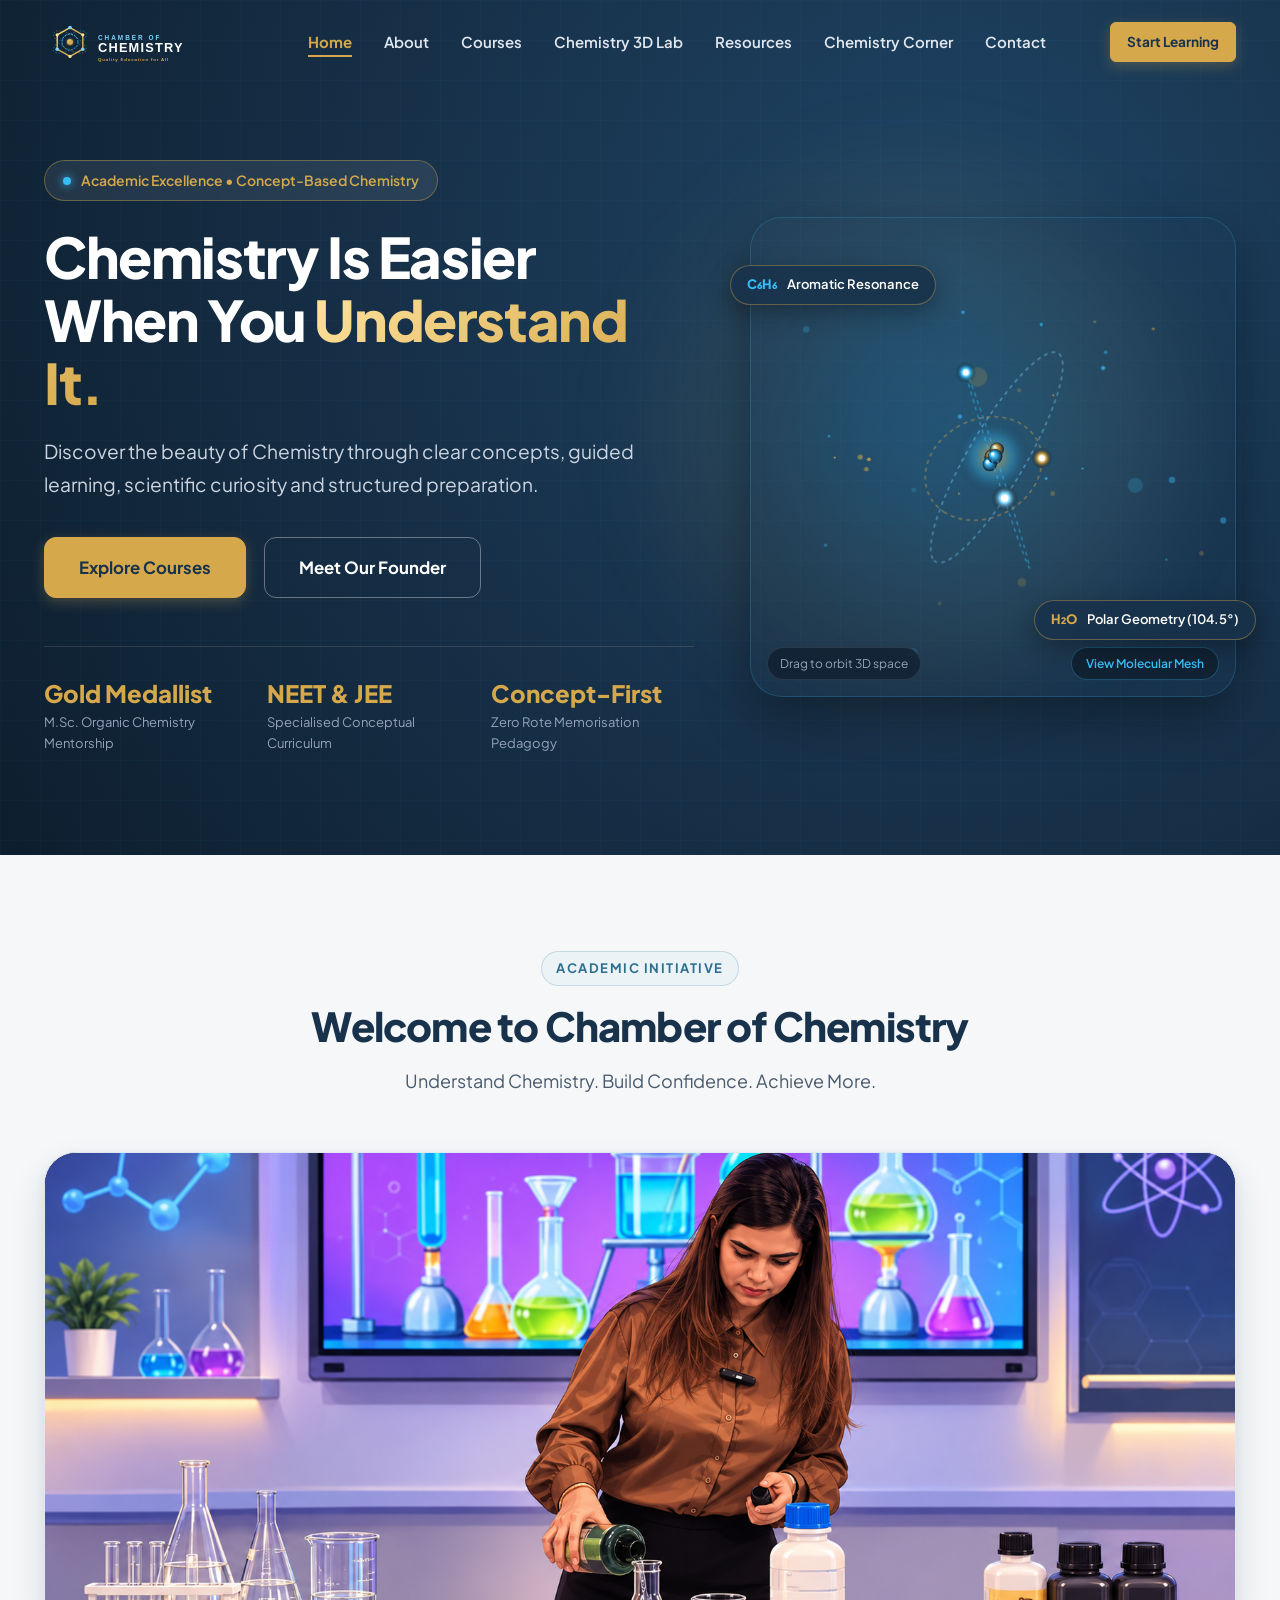
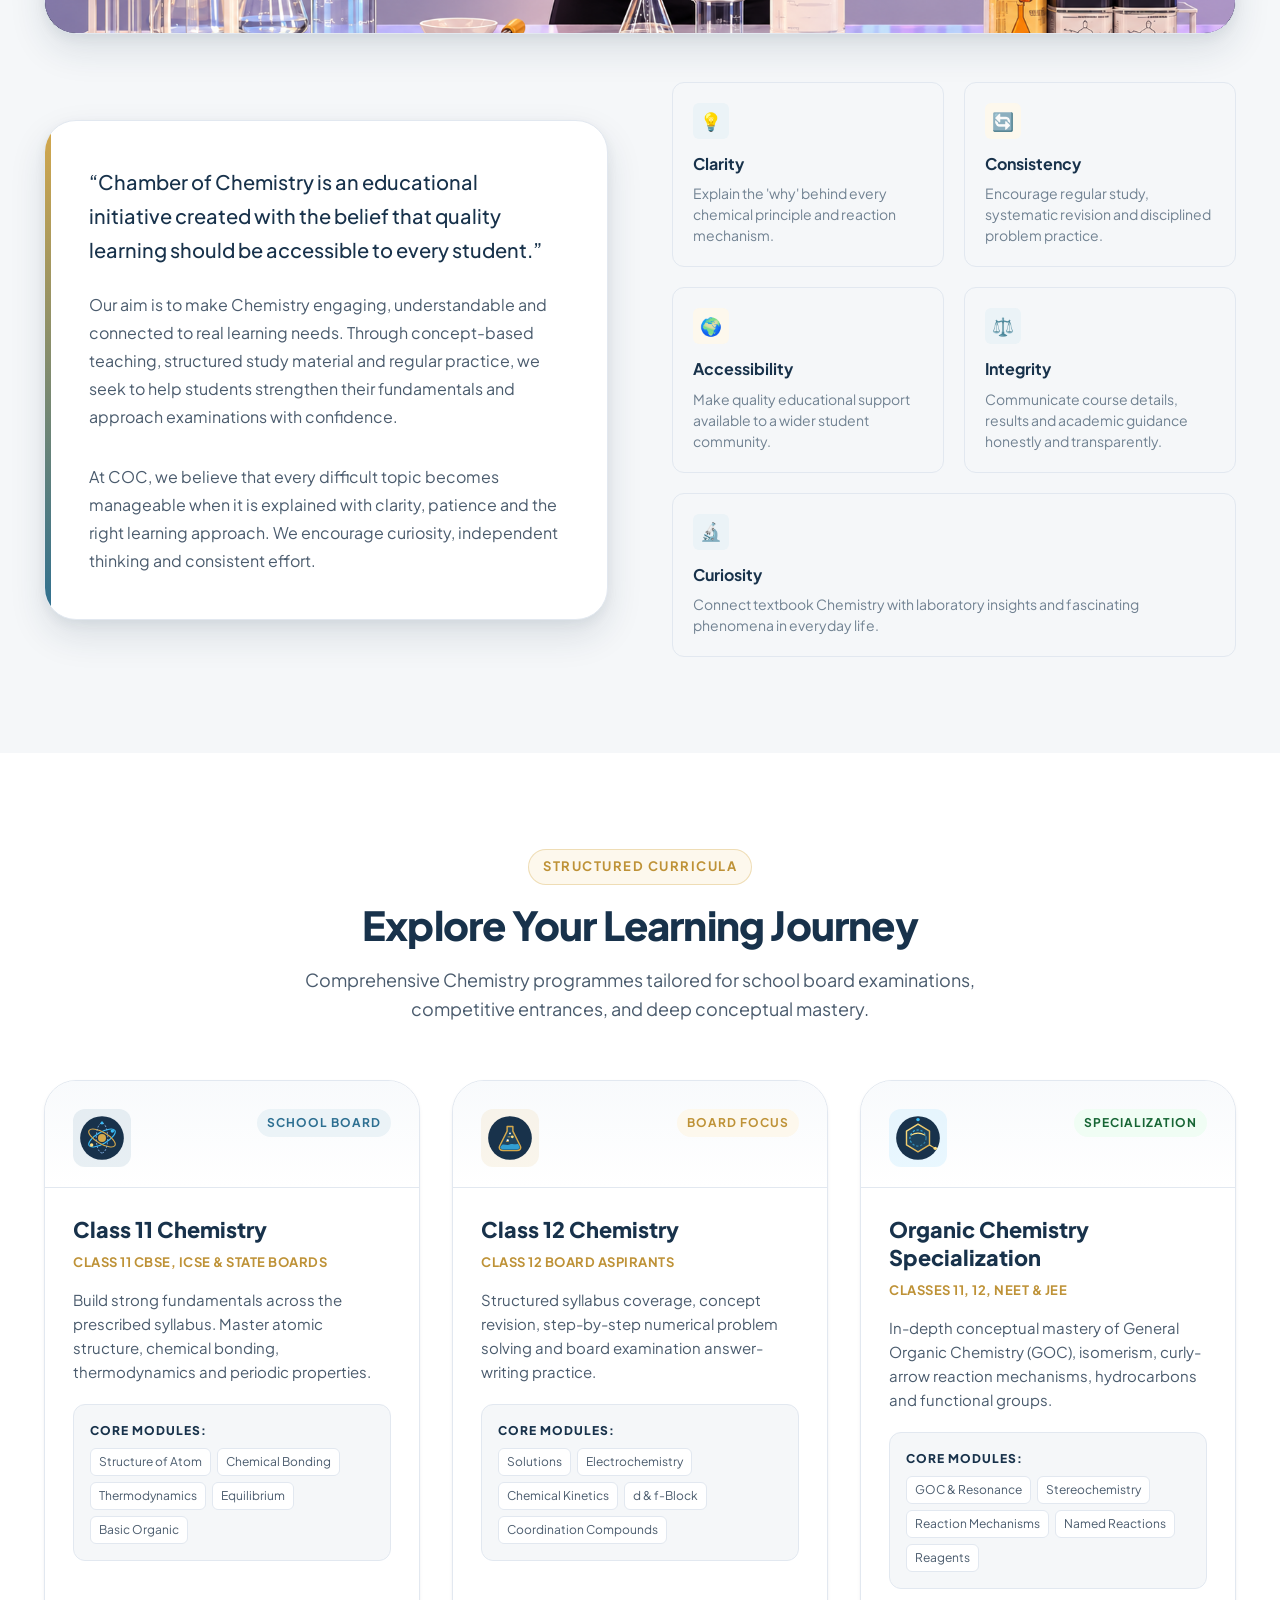
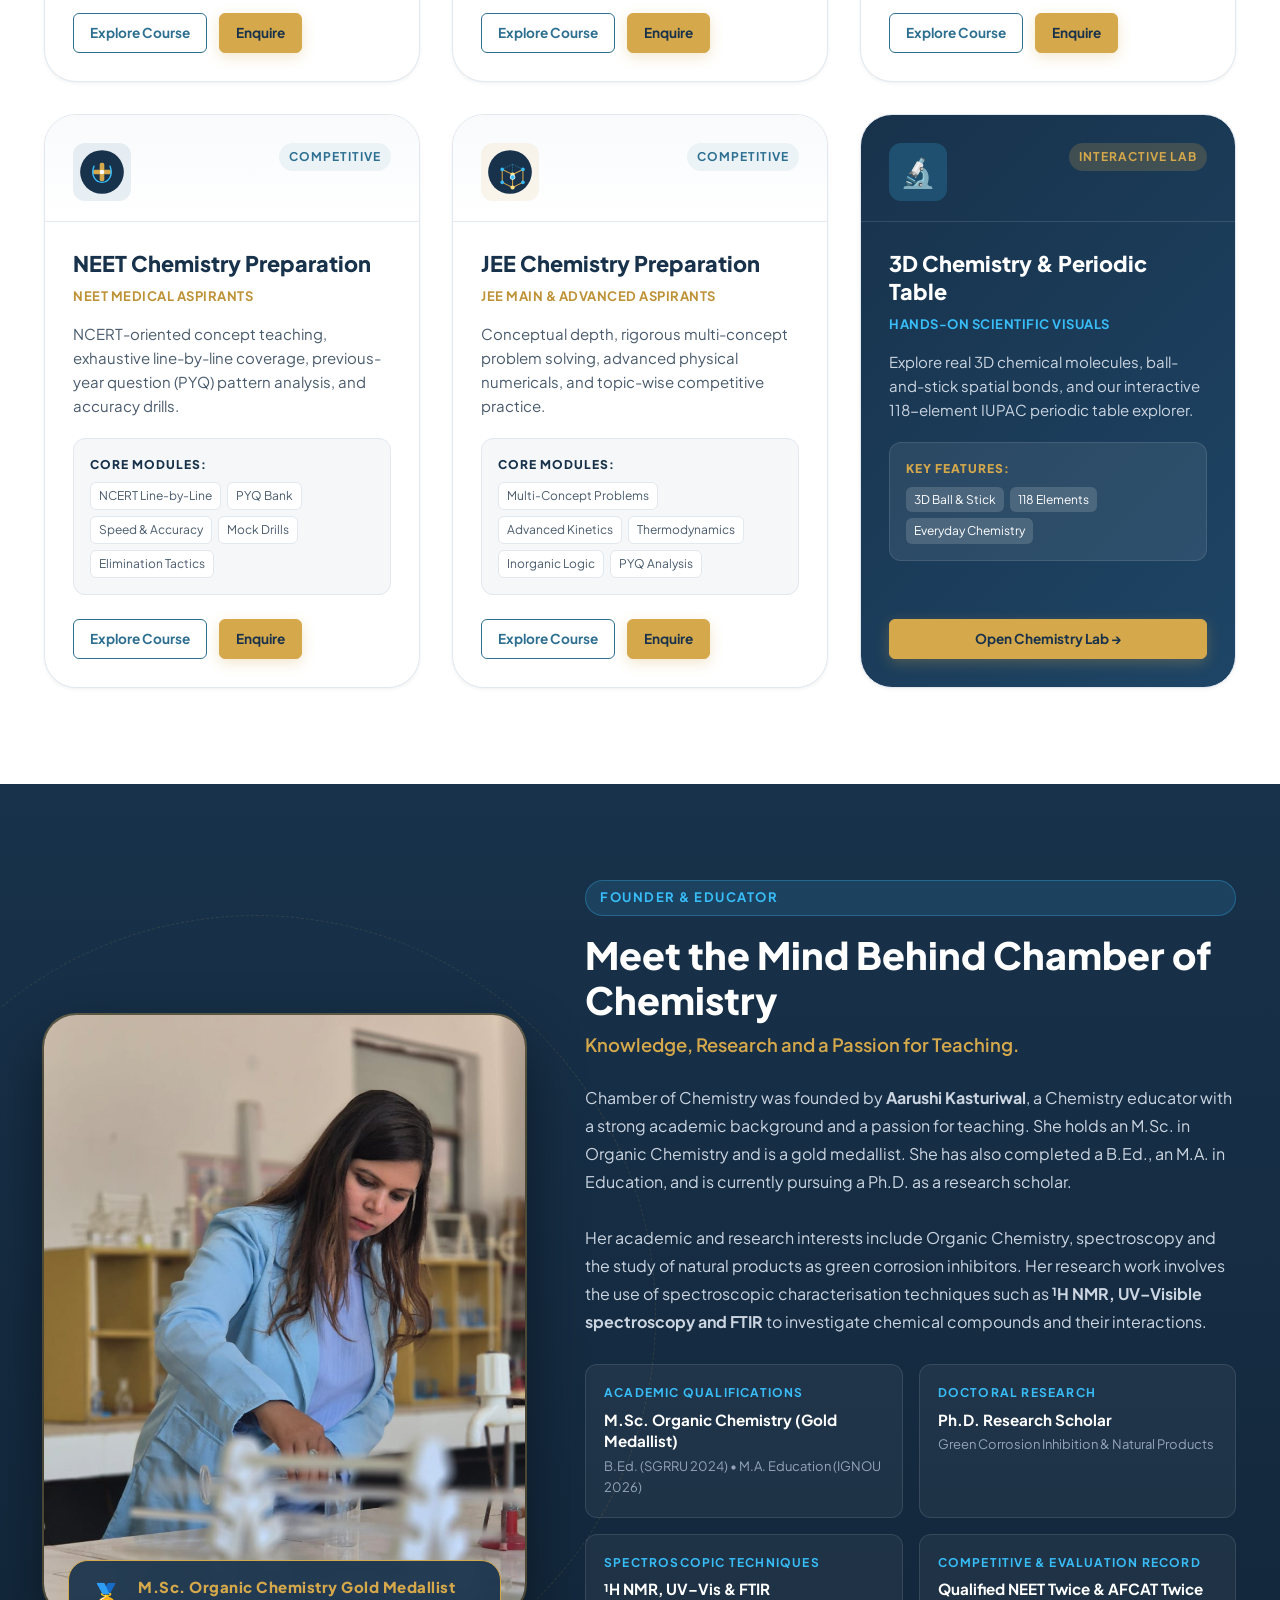
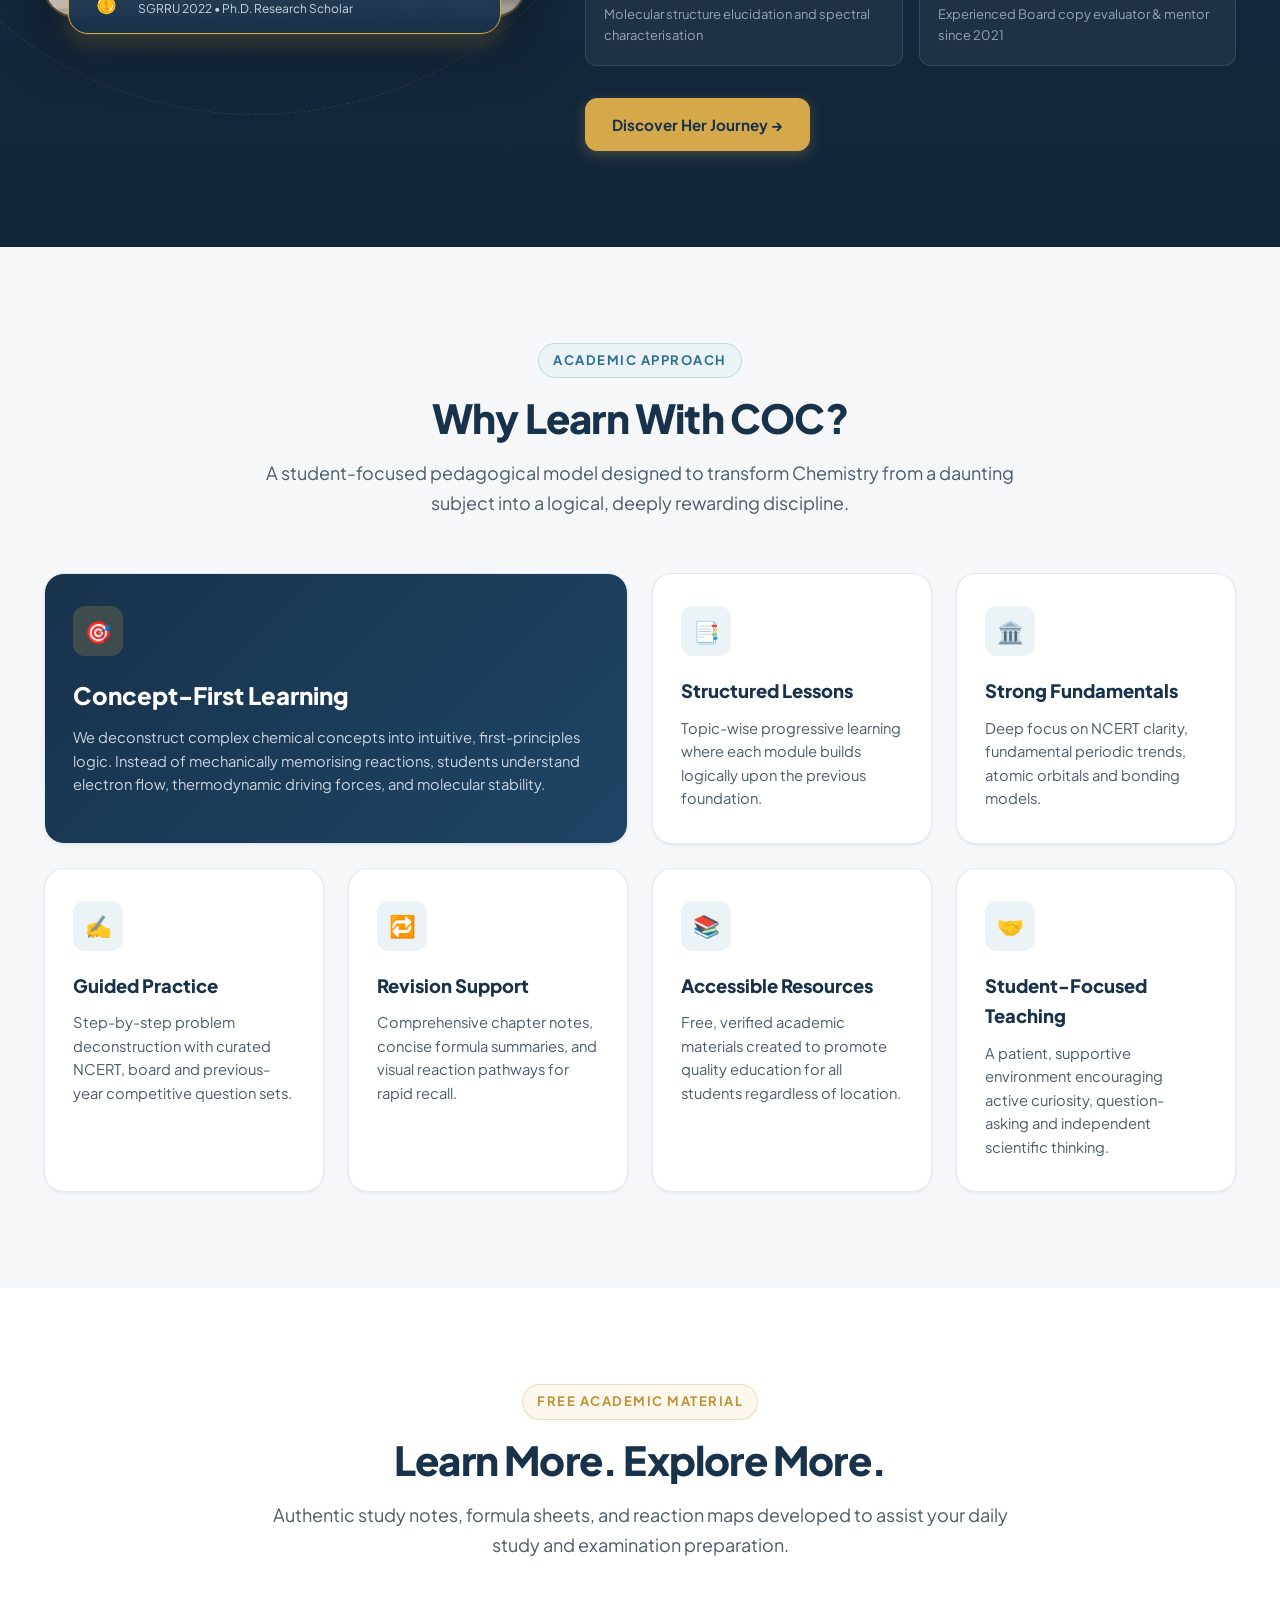
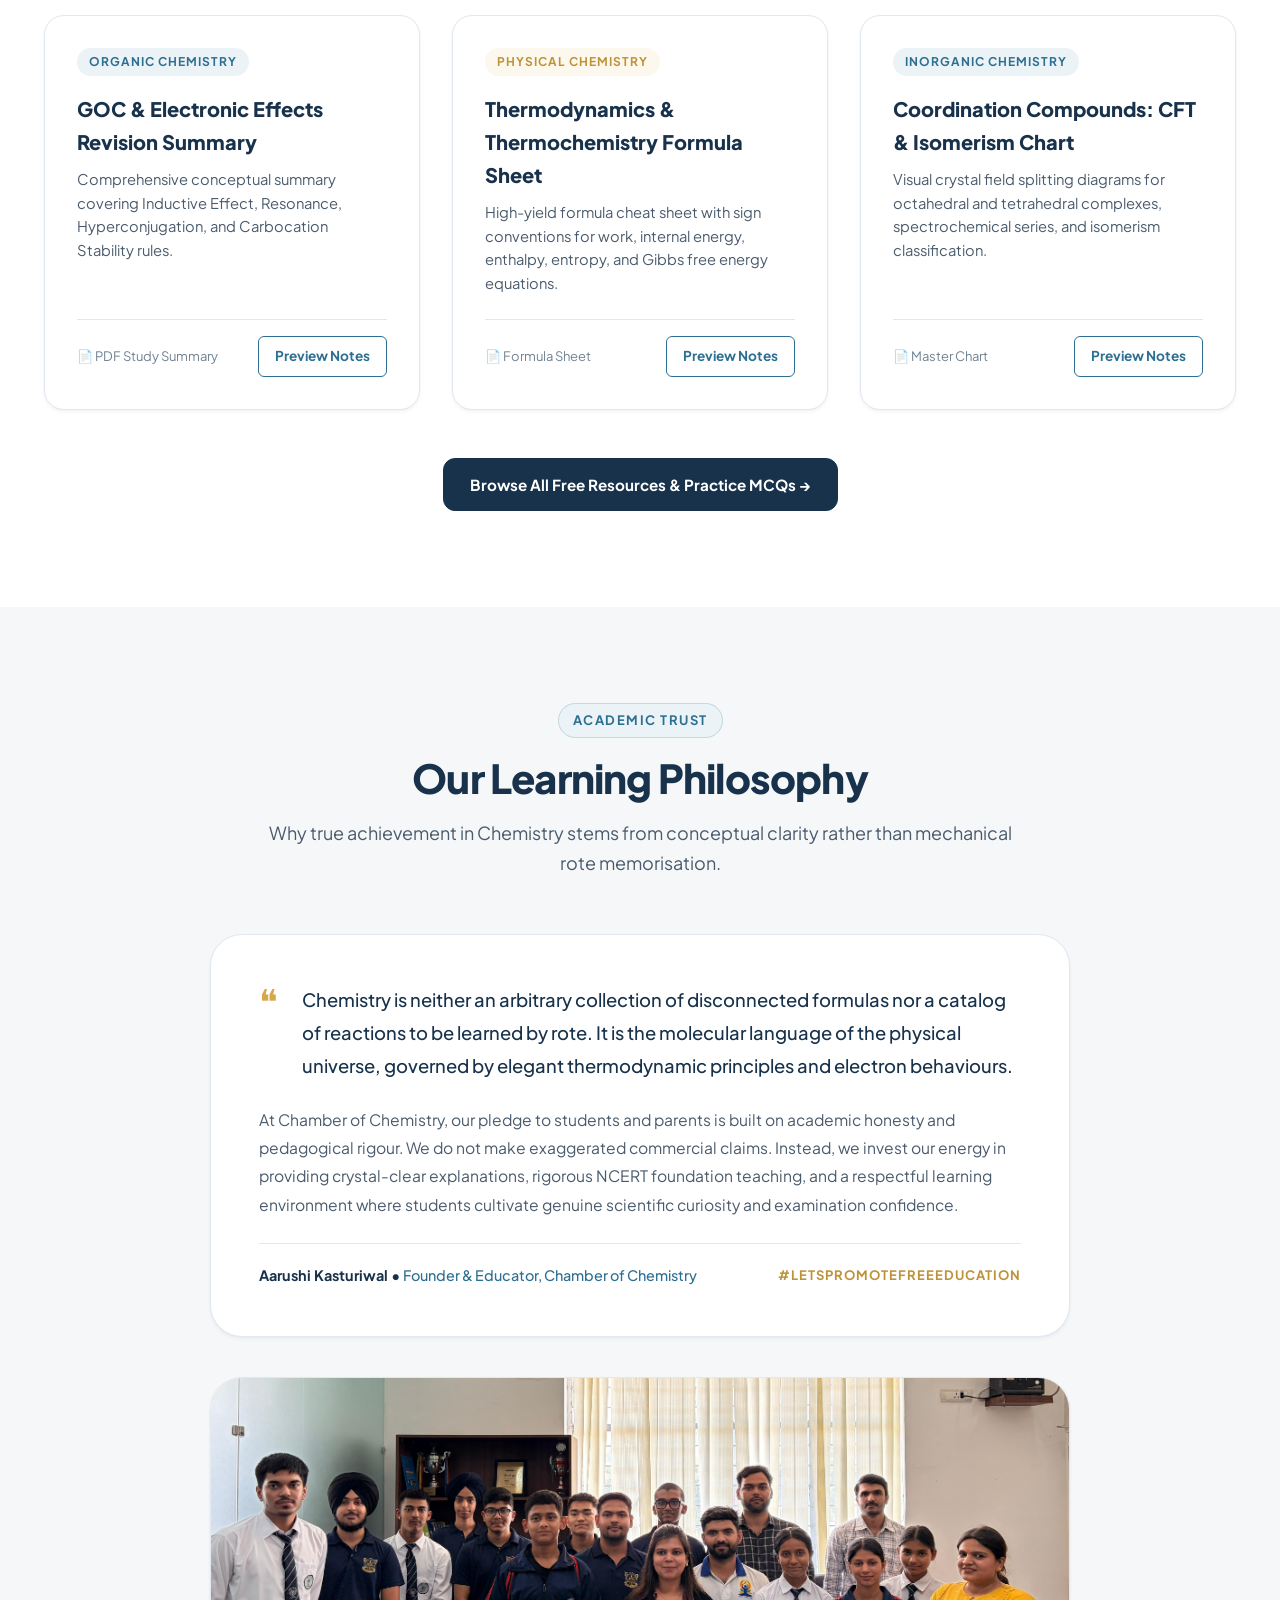
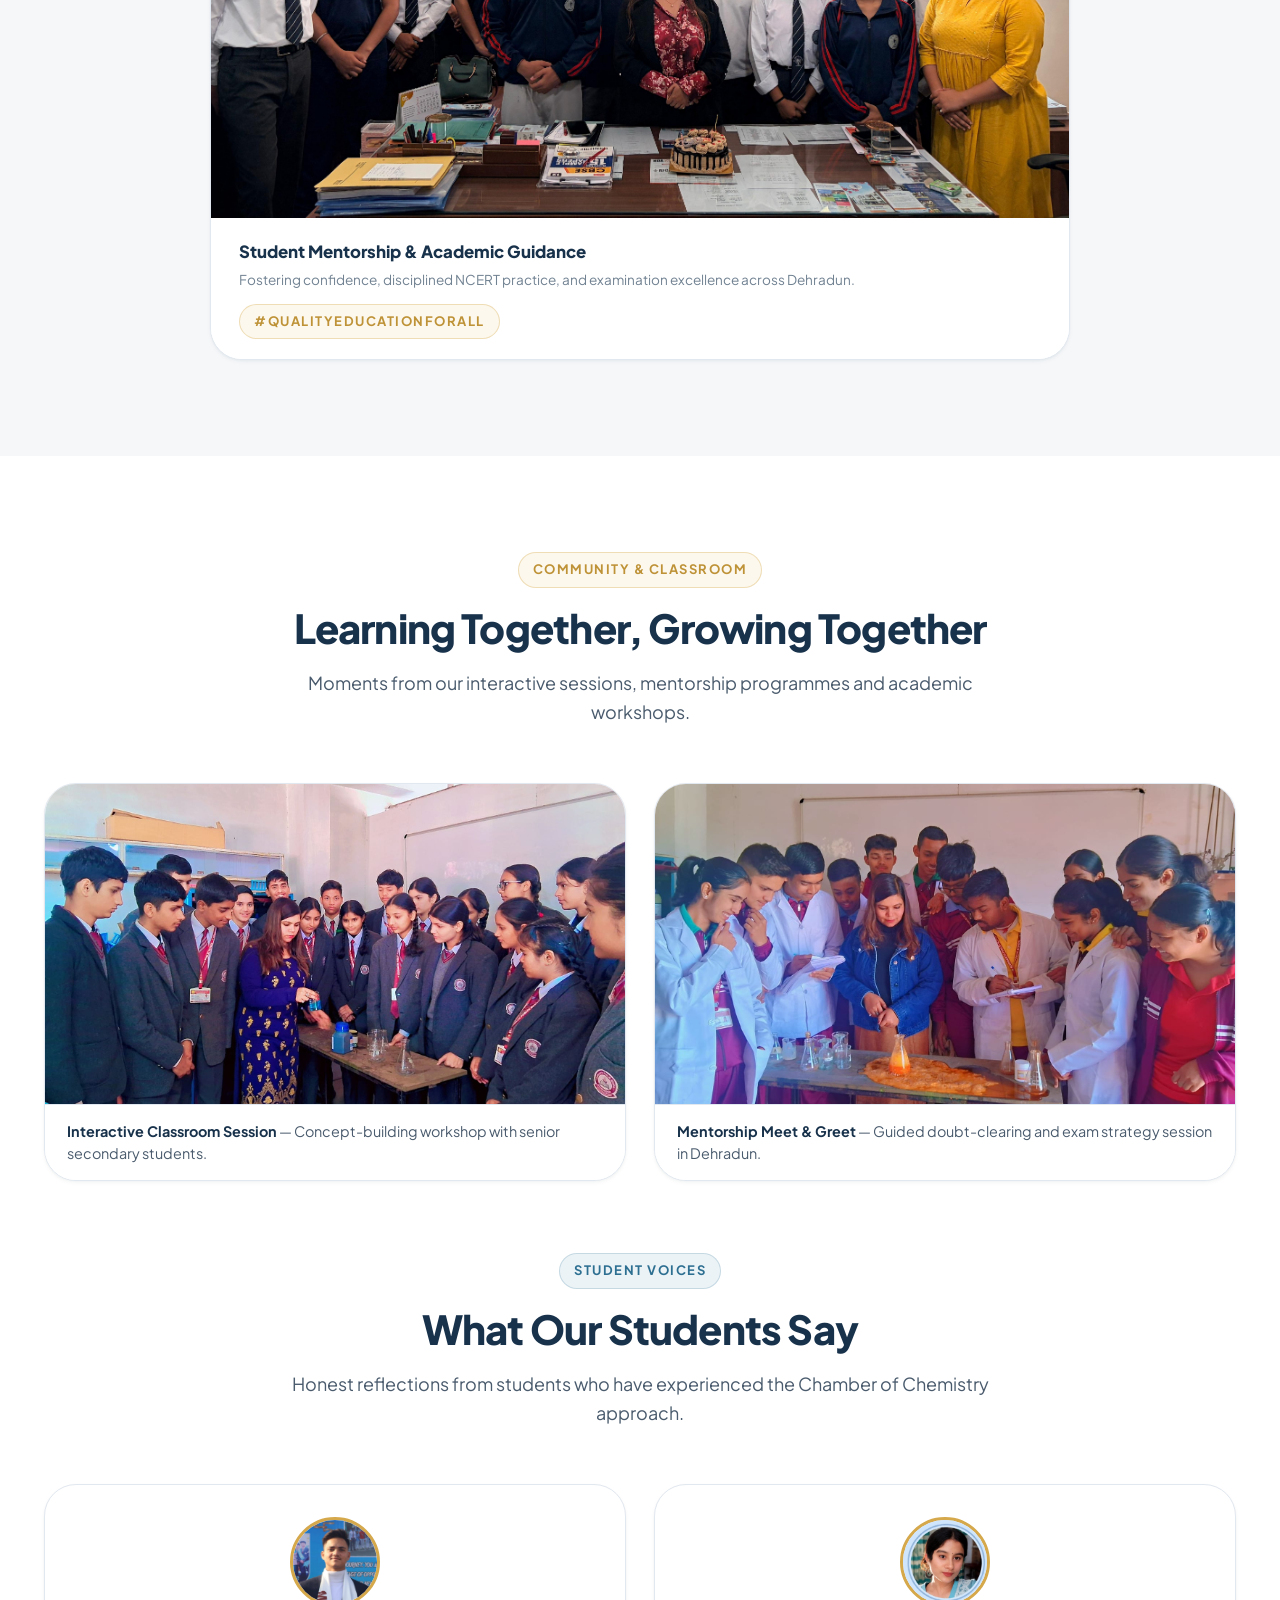
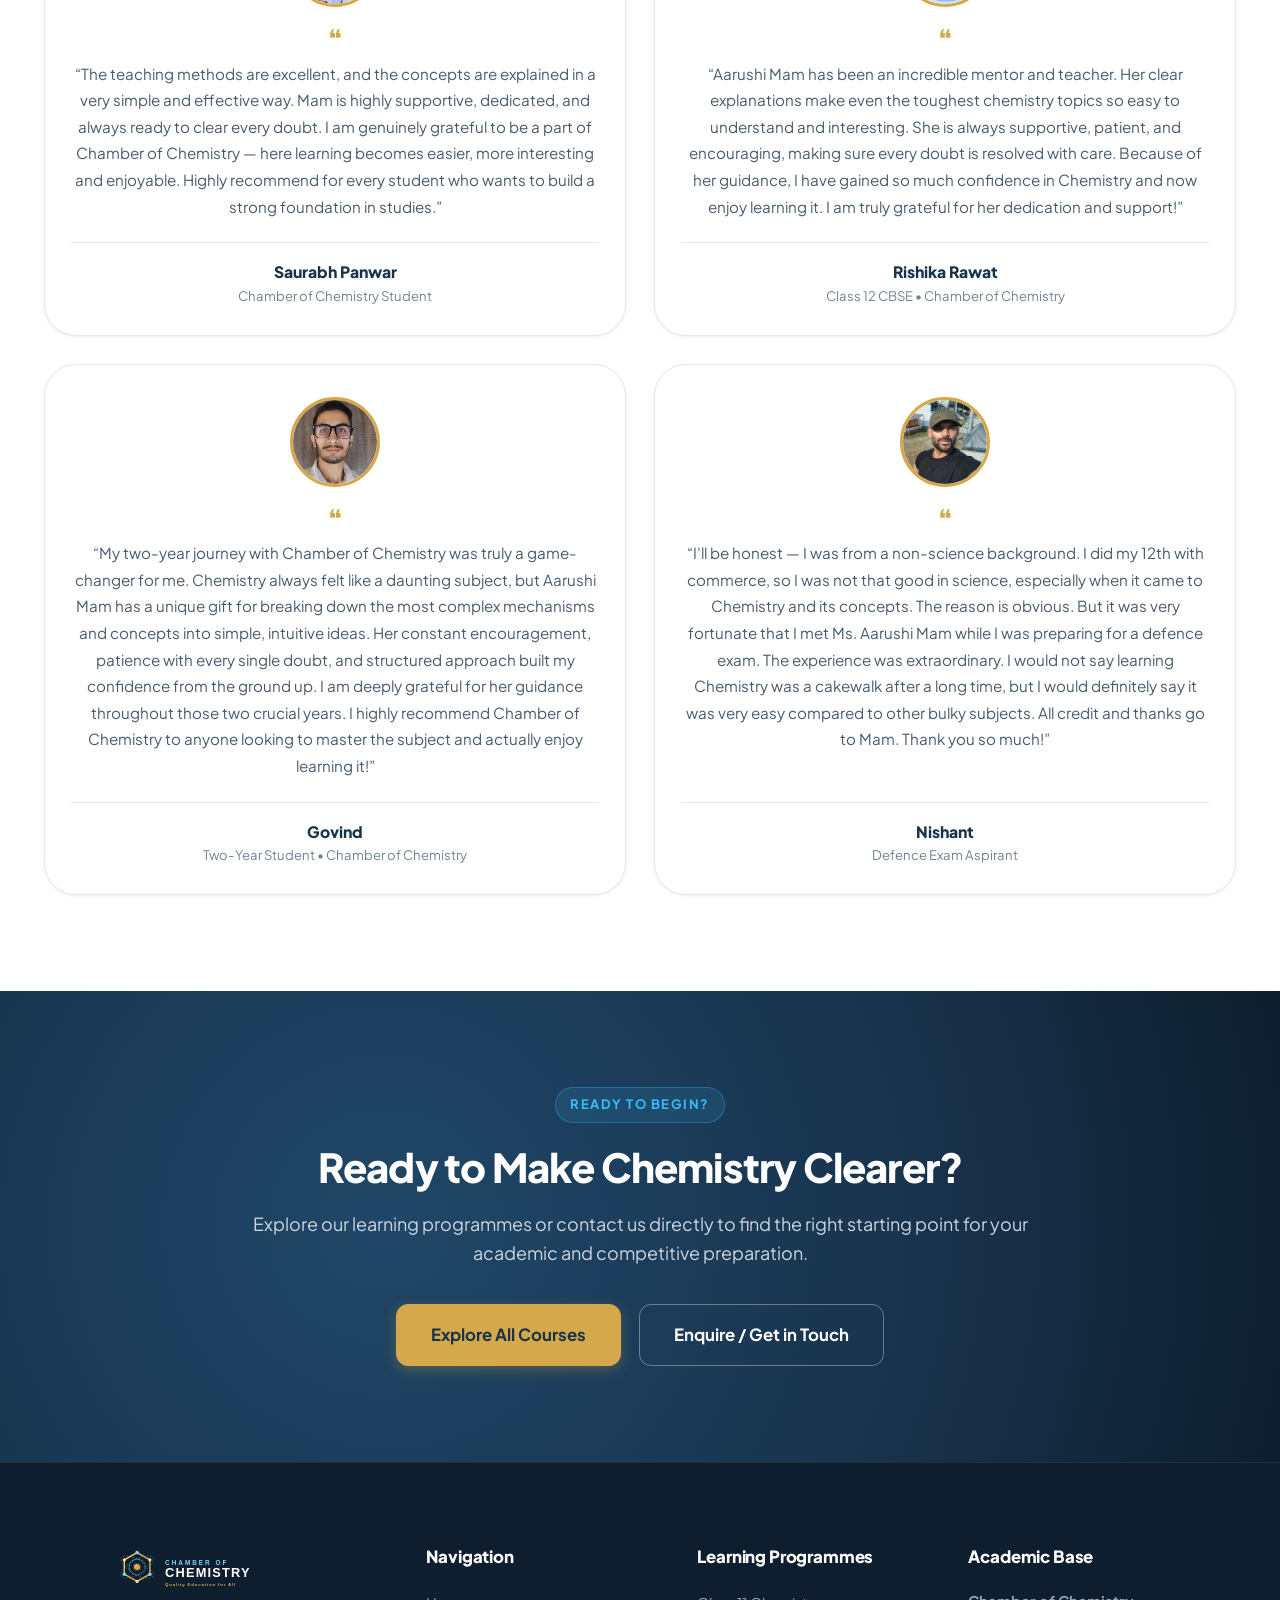
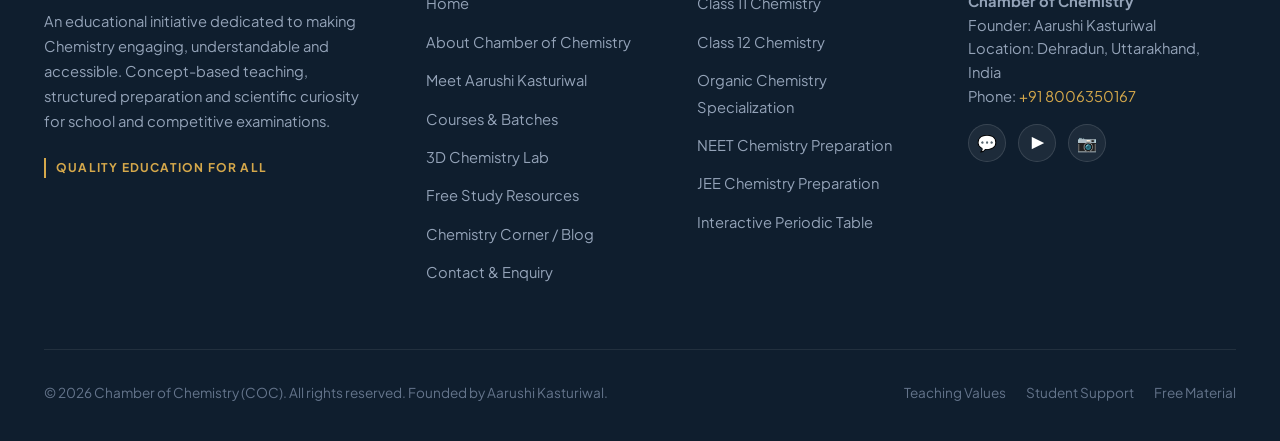
==== commit 4396adaf: "google" ====
--- a/index.html
+++ b/index.html
@@ -26,7 +26,7 @@
   <meta property="twitter:title" content="Chamber of Chemistry | Quality Education for All" />
   <meta property="twitter:description" content="Understand Chemistry. Build Confidence. Achieve More. Concept-based Chemistry education by NEET JEE NDA specialist Aarushi Kasturiwal." />
   <meta property="twitter:image" content="https://chambersofchemistry.vercel.app/assets/images/logo.svg" />
-
+<meta name="google-site-verification" content="QrHoWeUvUz2BFRWnpSWzsNmuU4W-88ueCLbnQtYhvTM" />
   <!-- Favicon -->
   <link rel="icon" type="image/svg+xml" href="assets/images/favicon.svg" />
 
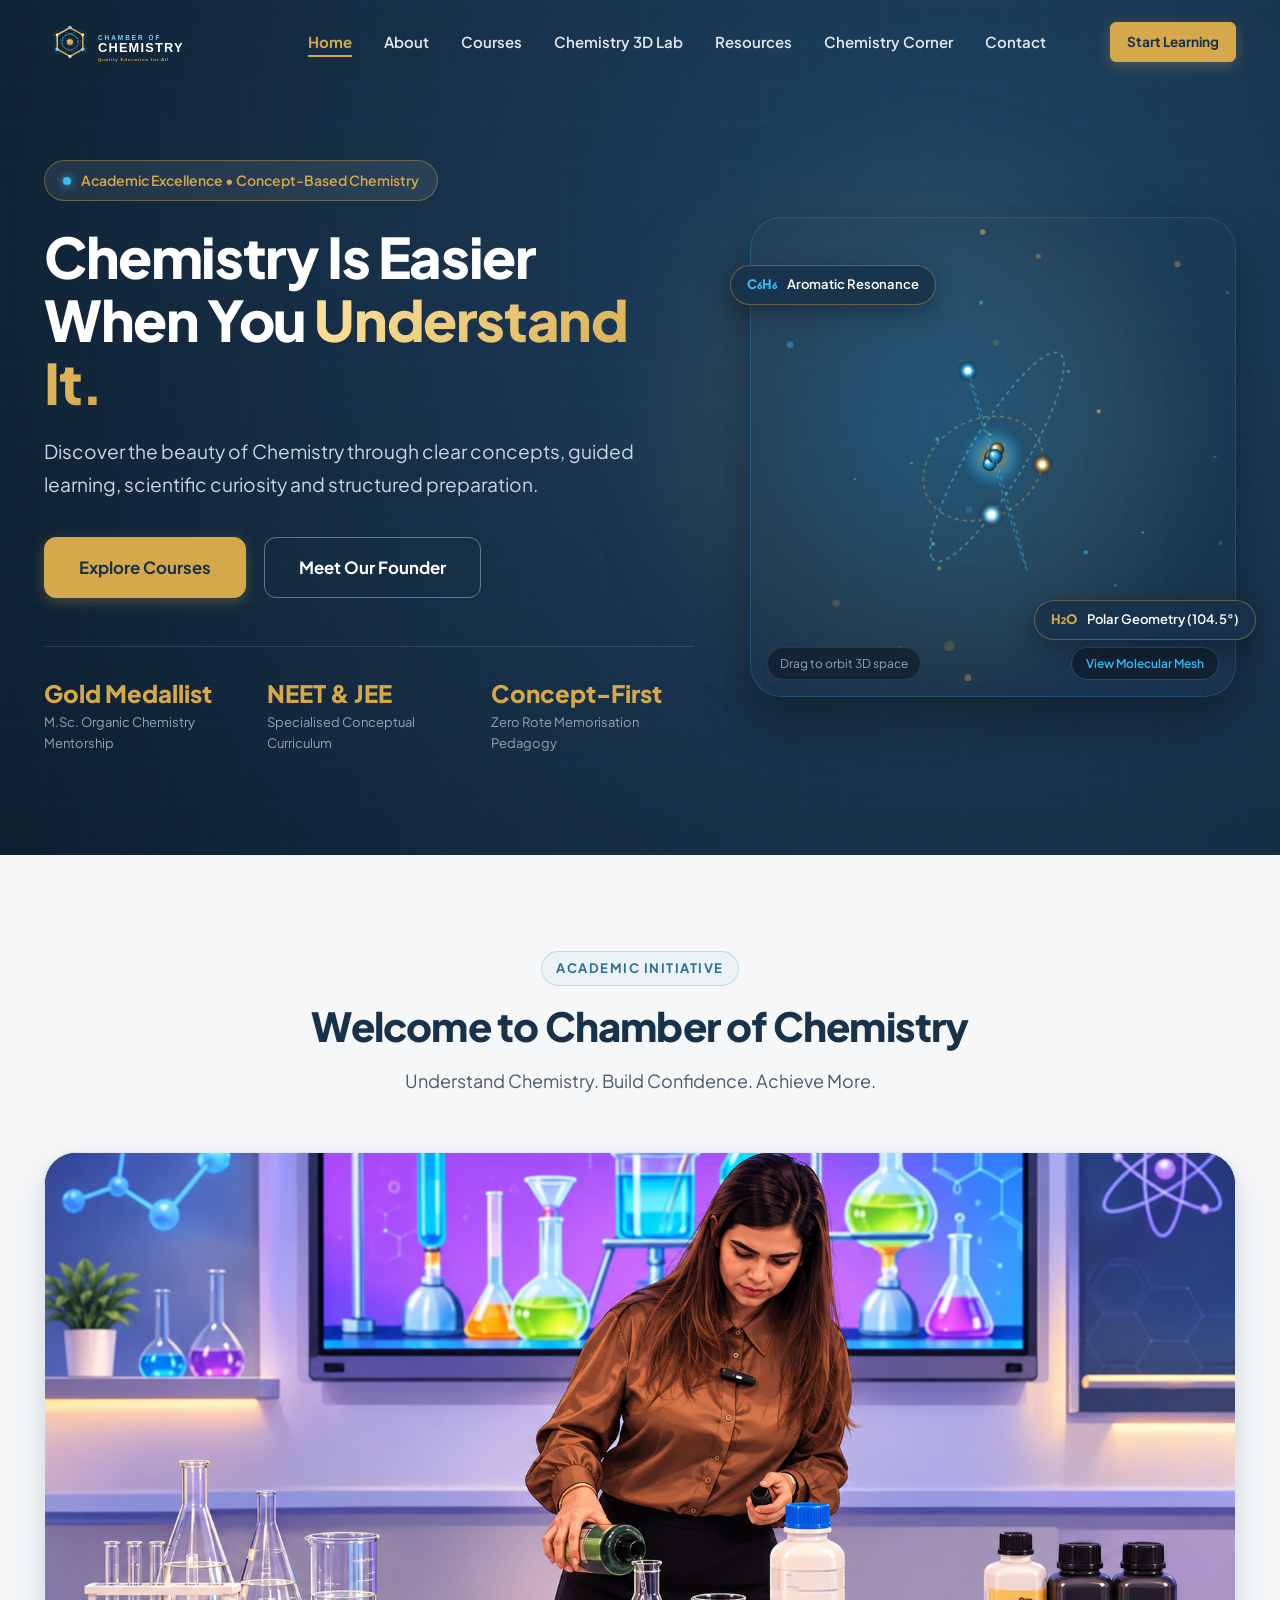
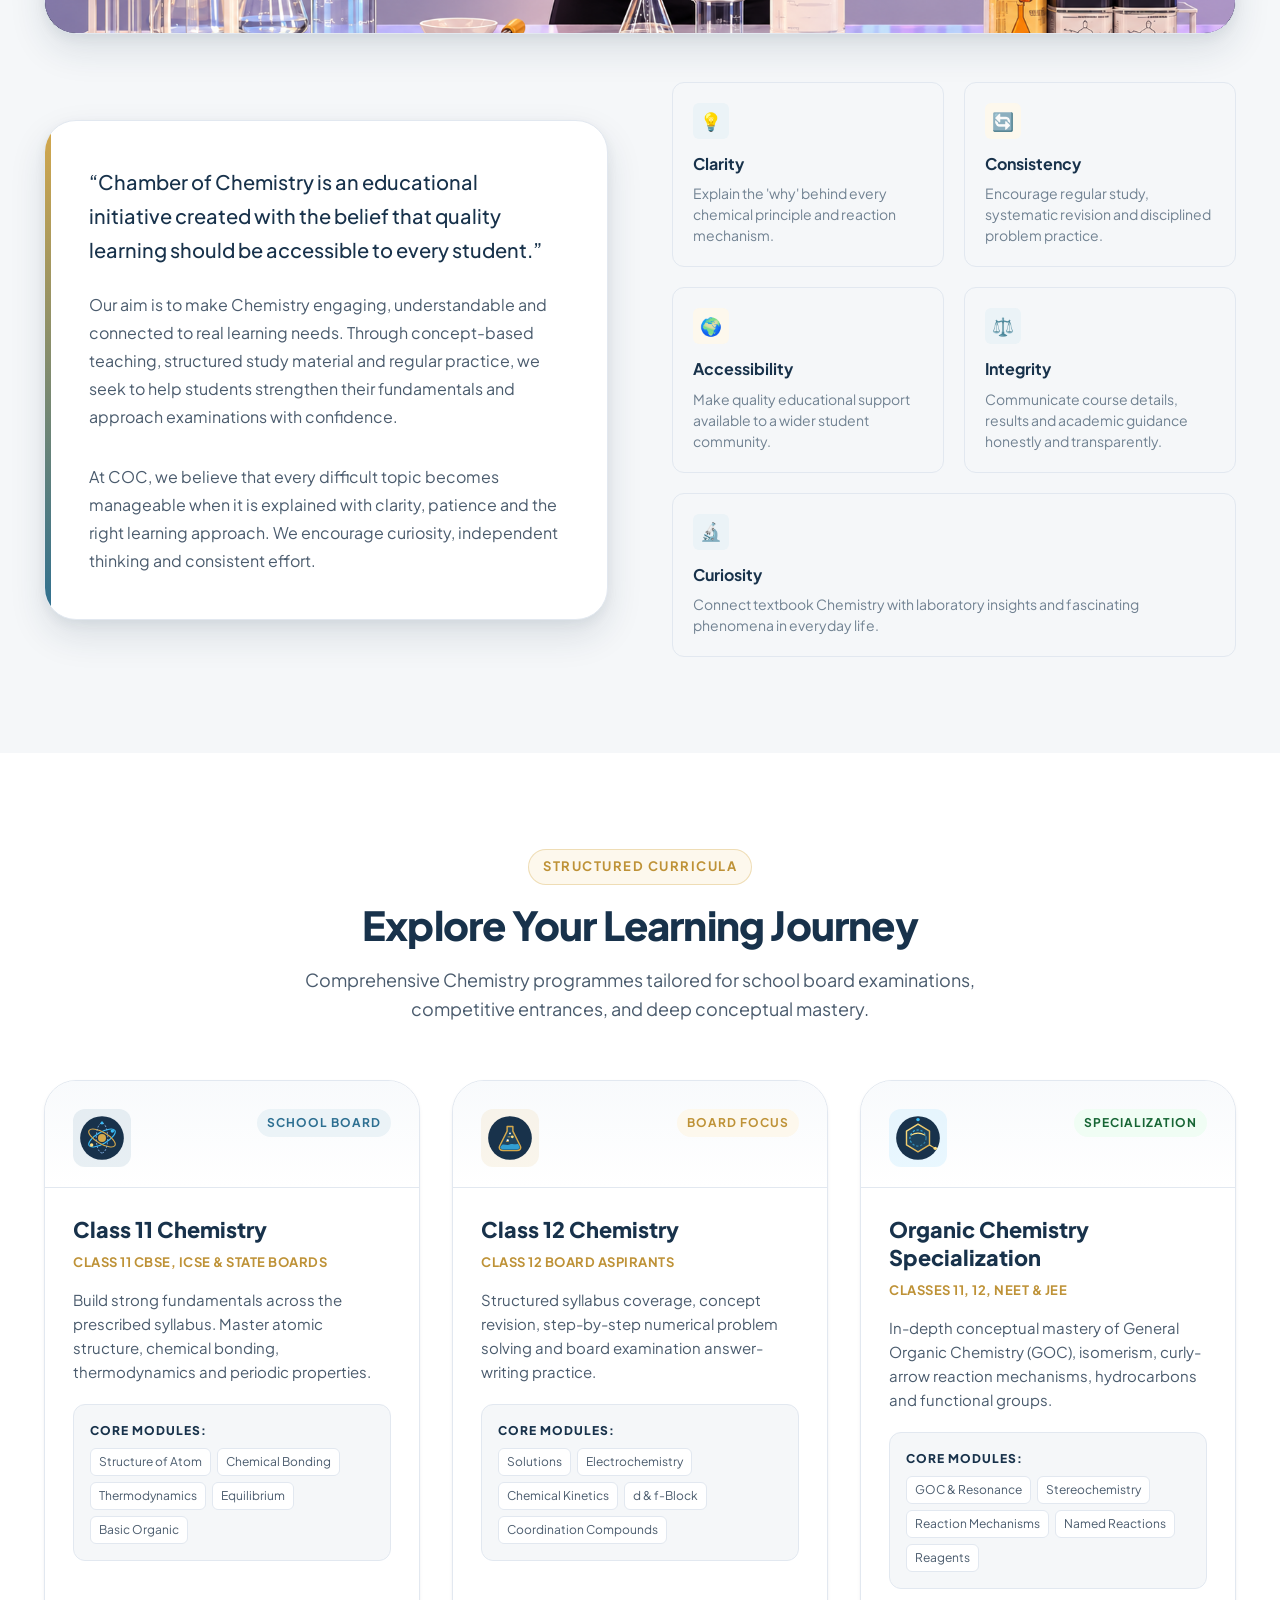
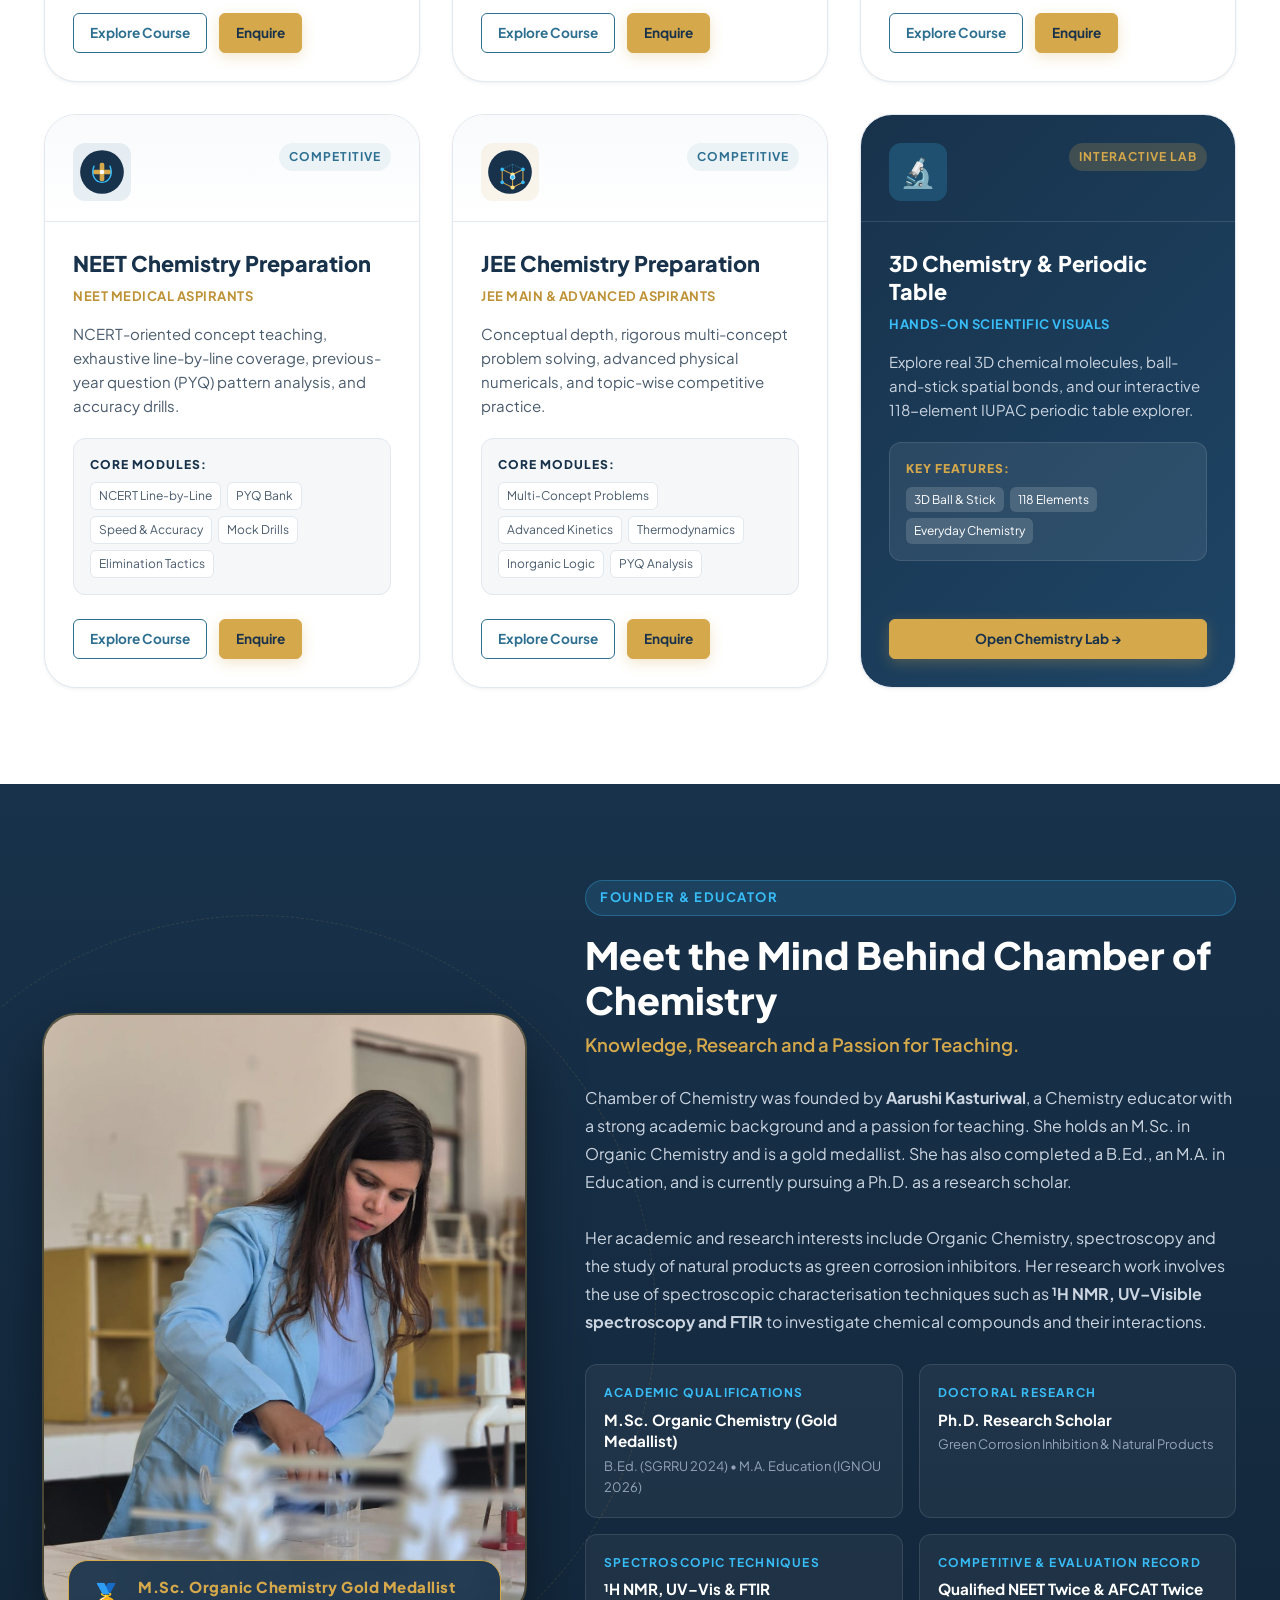
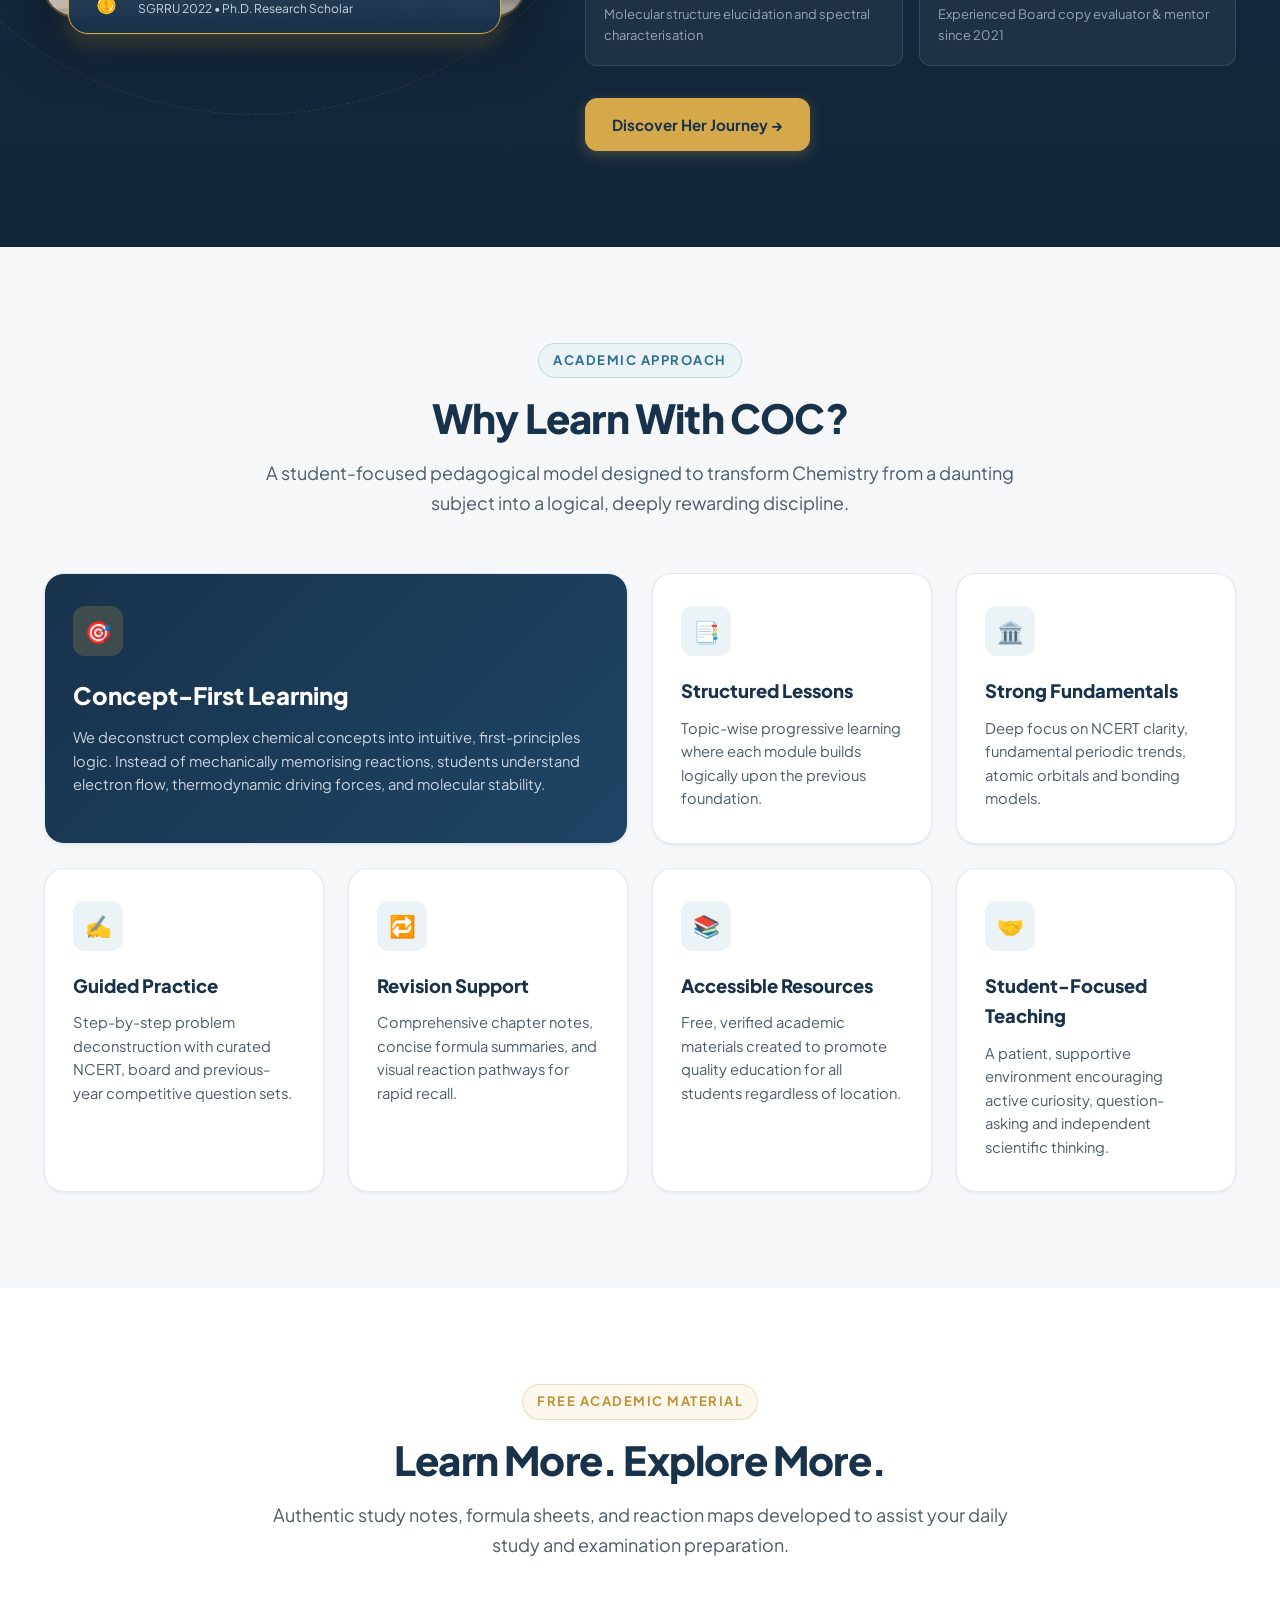
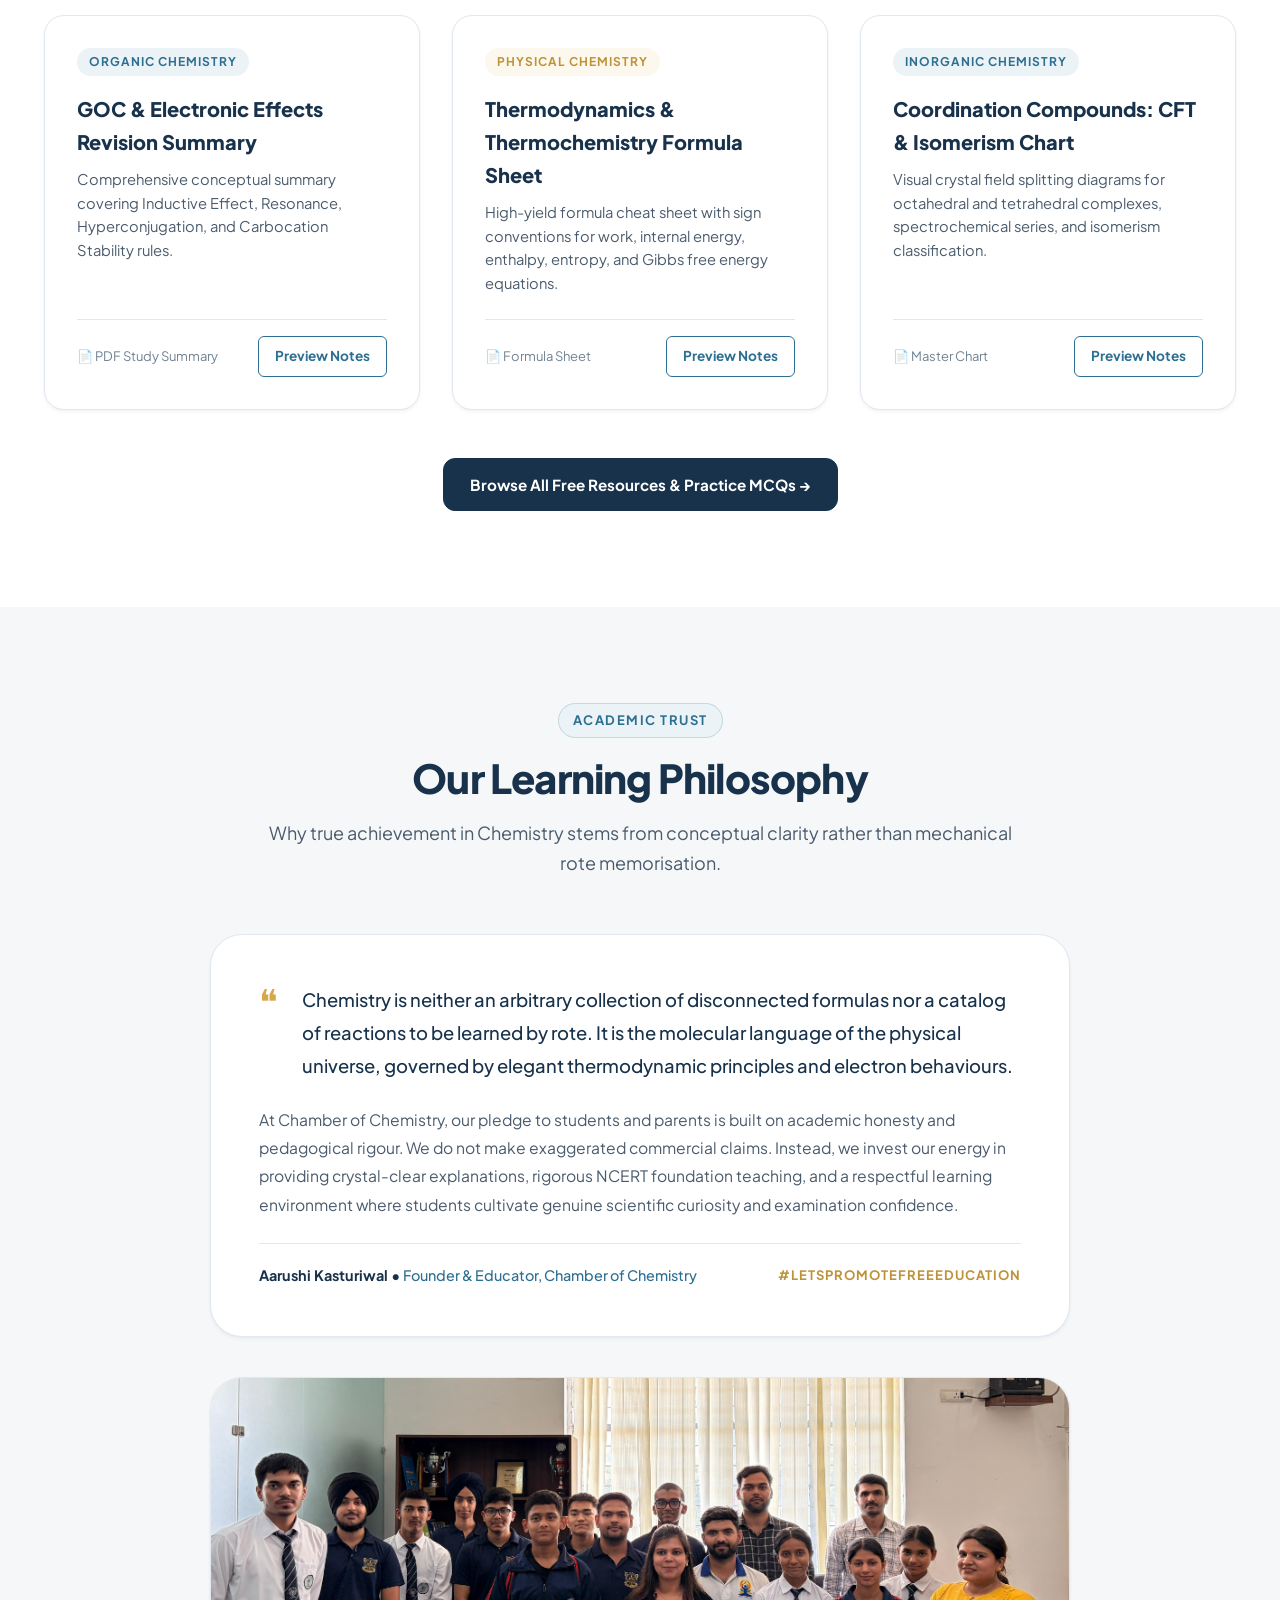
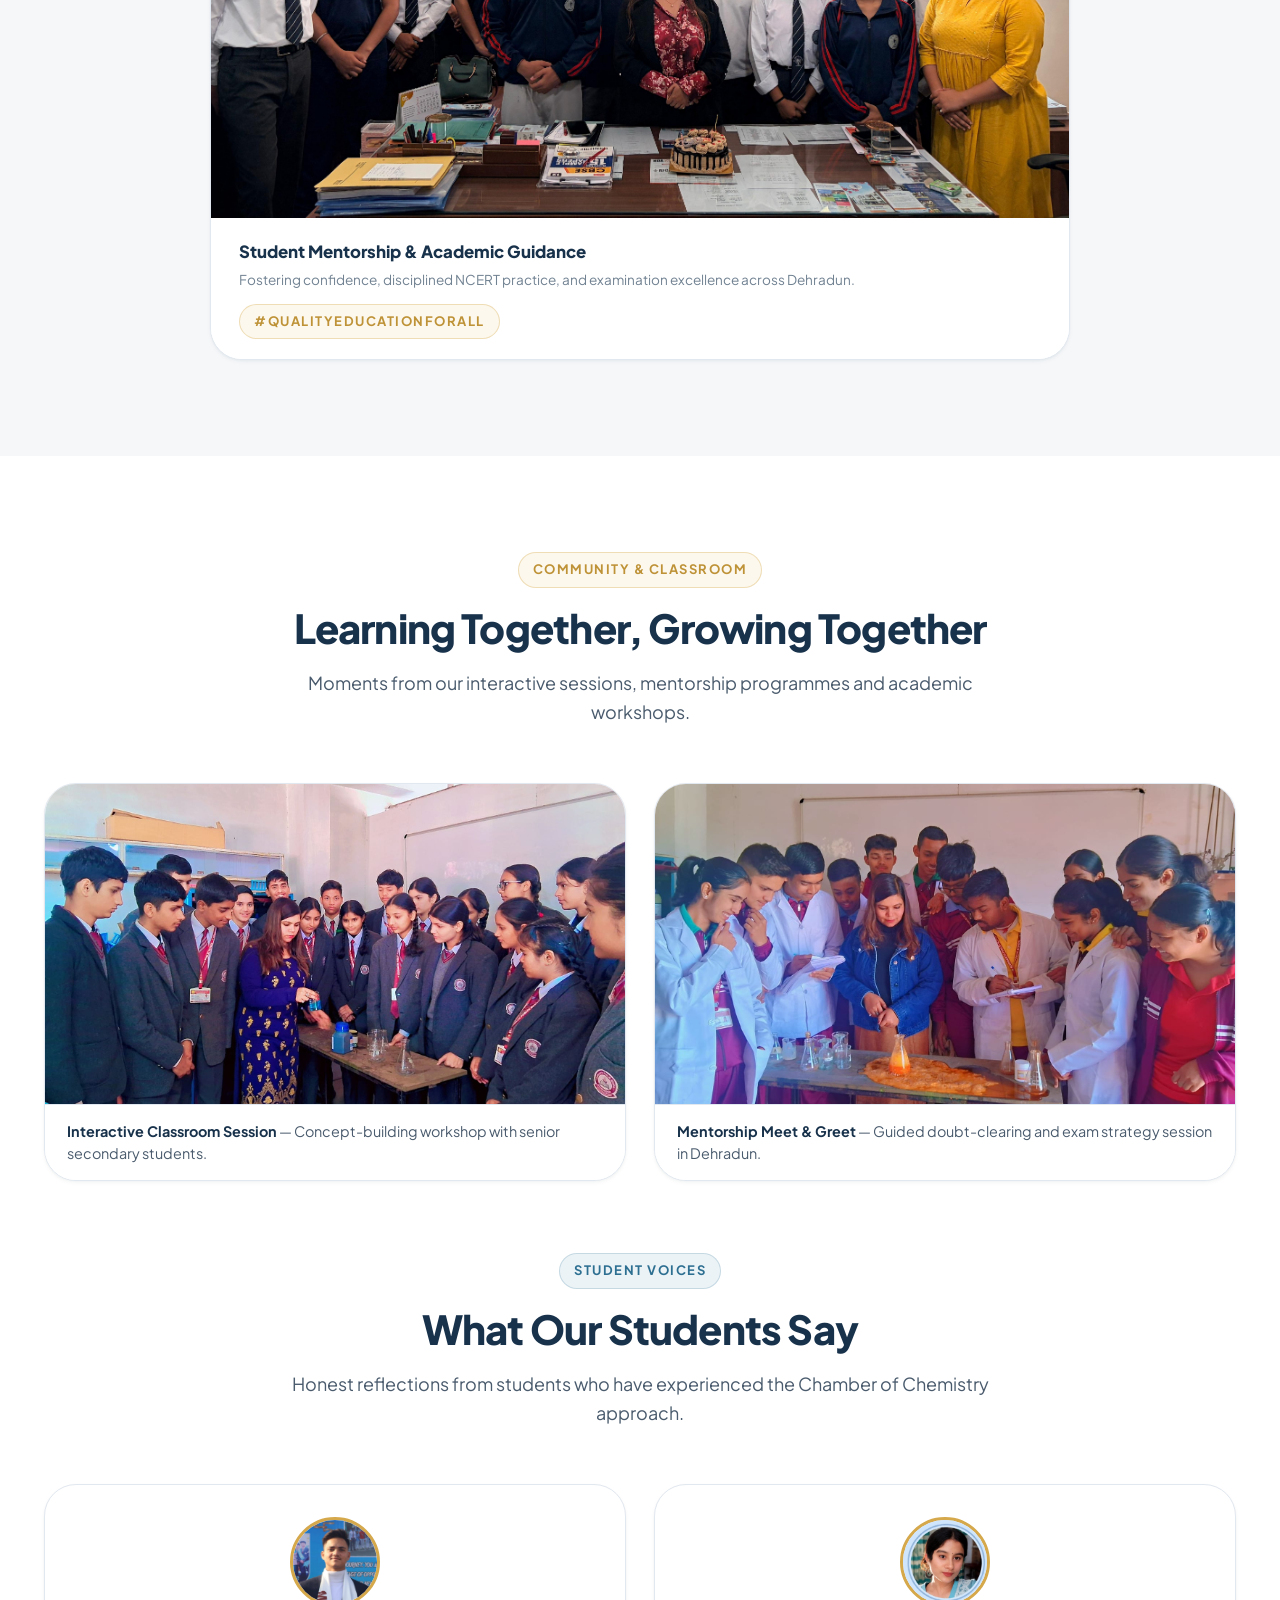
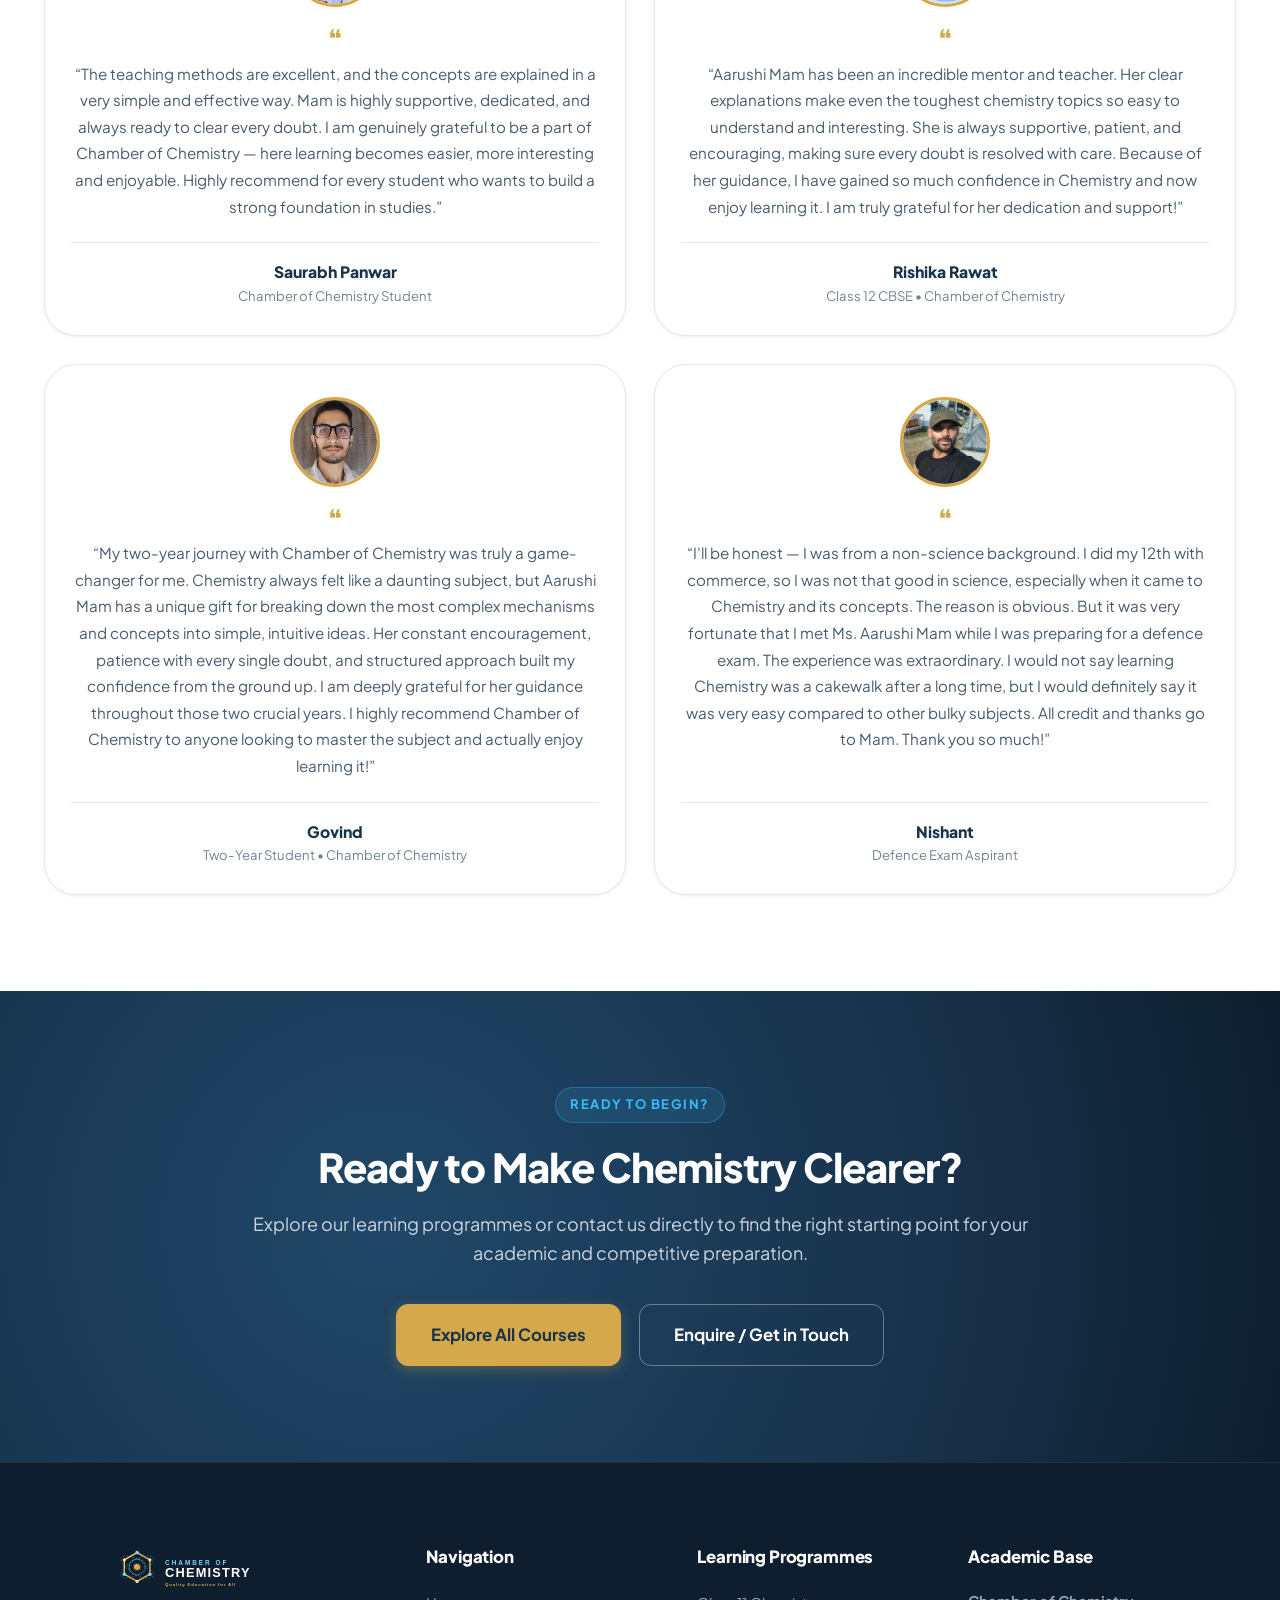
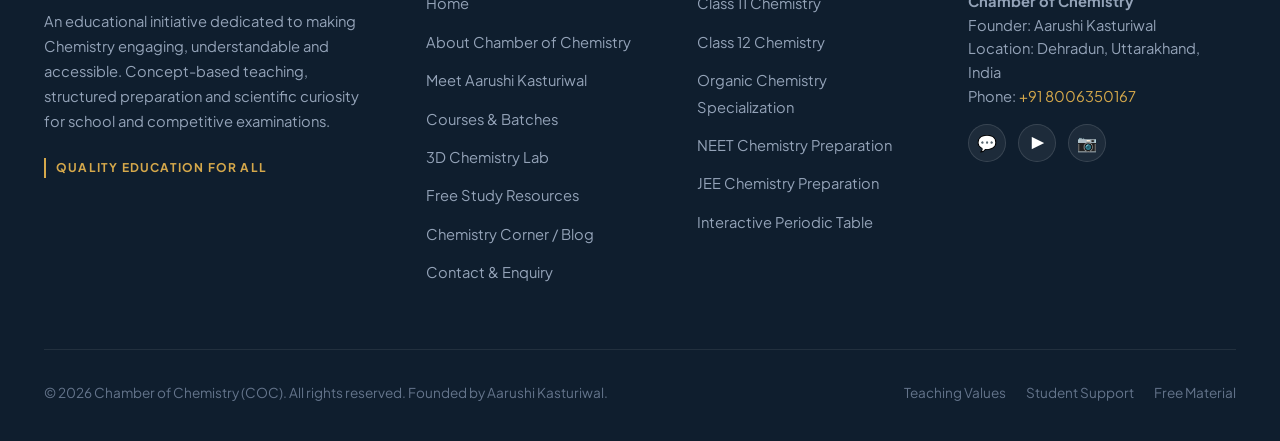
==== commit 8af4ba34: "youtube and instagram add" ====
--- a/index.html
+++ b/index.html
@@ -952,10 +952,10 @@
             <a href="https://wa.me/918006350167" class="social-btn" target="_blank" rel="noopener noreferrer" aria-label="WhatsApp Contact">
               💬
             </a>
-            <a href="https://www.youtube.com" class="social-btn" target="_blank" rel="noopener noreferrer" aria-label="Chamber of Chemistry YouTube">
+            <a href="https://www.youtube.com/@chamberofchemistry" class="social-btn" target="_blank" rel="noopener noreferrer" aria-label="Chamber of Chemistry YouTube">
               ▶
             </a>
-            <a href="https://www.instagram.com" class="social-btn" target="_blank" rel="noopener noreferrer" aria-label="Chamber of Chemistry Instagram">
+            <a href="https://www.instagram.com/chamber_of_chemistry/" class="social-btn" target="_blank" rel="noopener noreferrer" aria-label="Chamber of Chemistry Instagram">
               📷
             </a>
           </div>
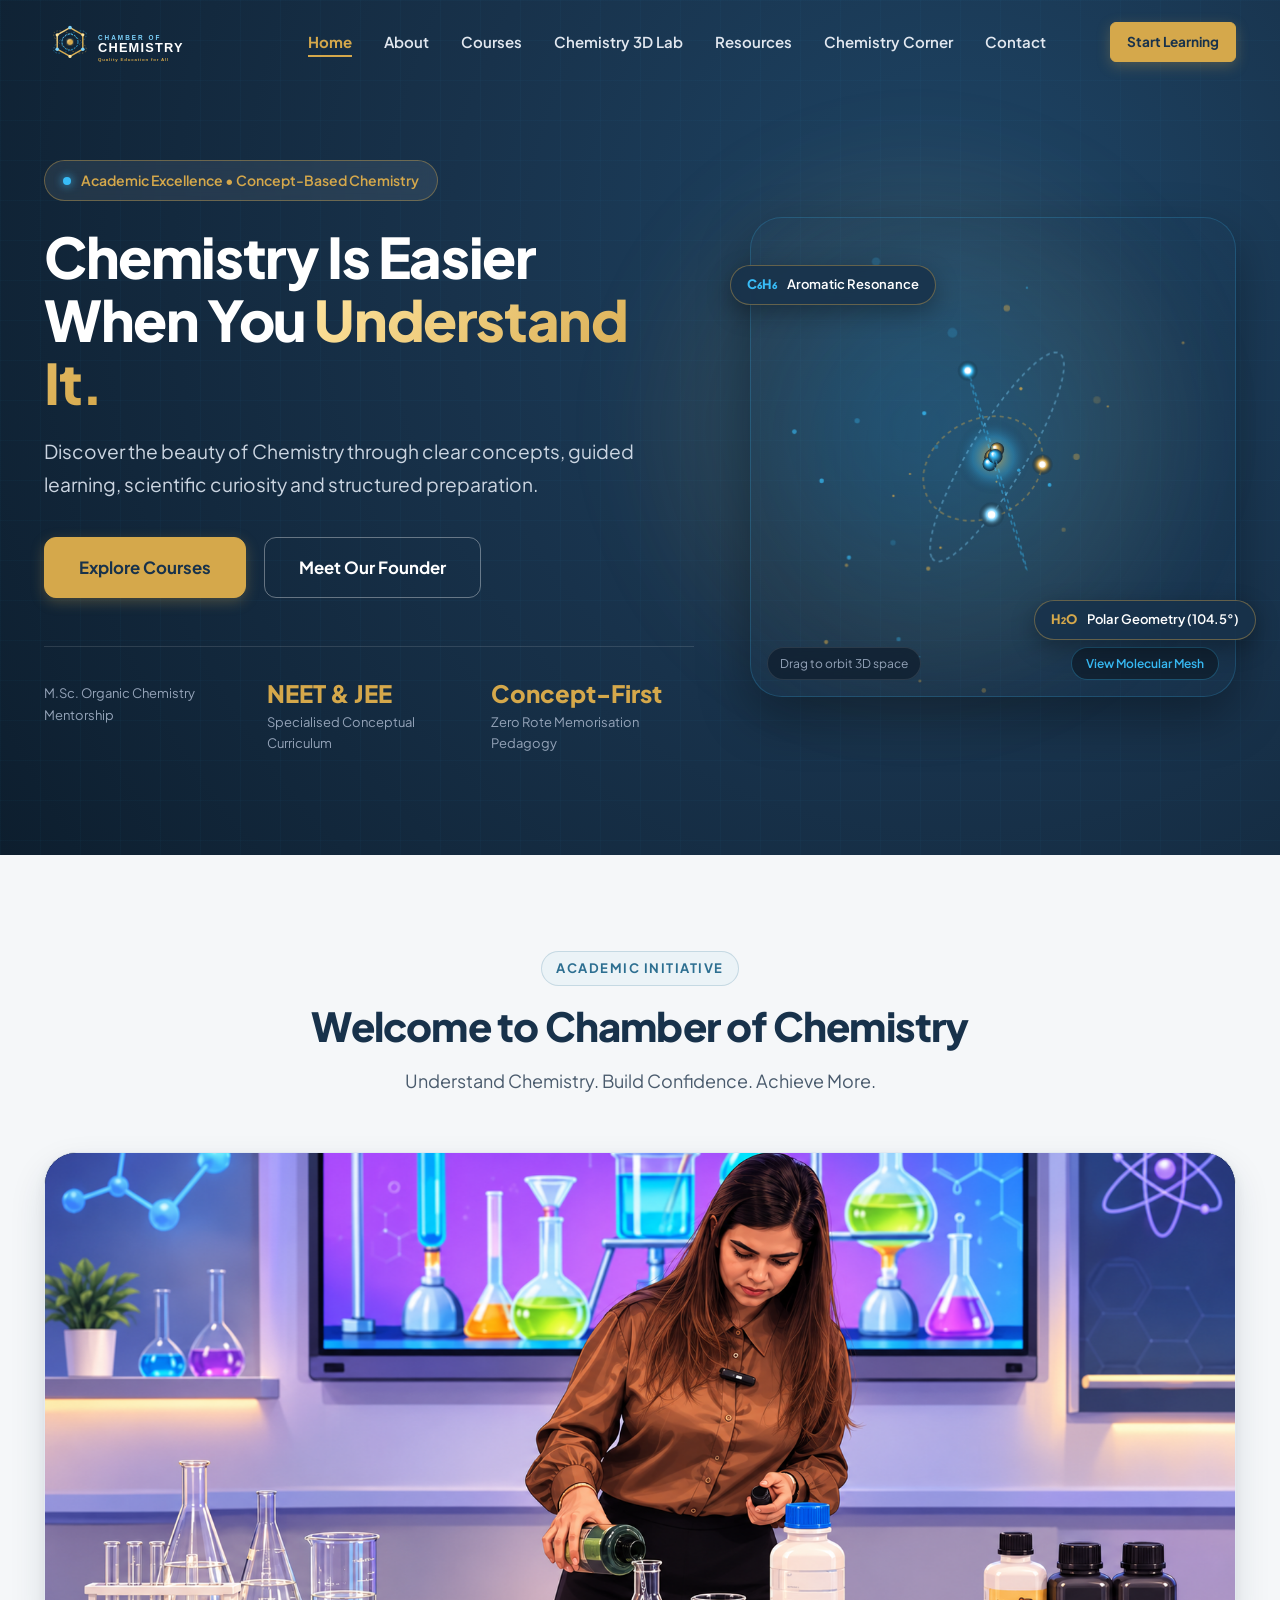
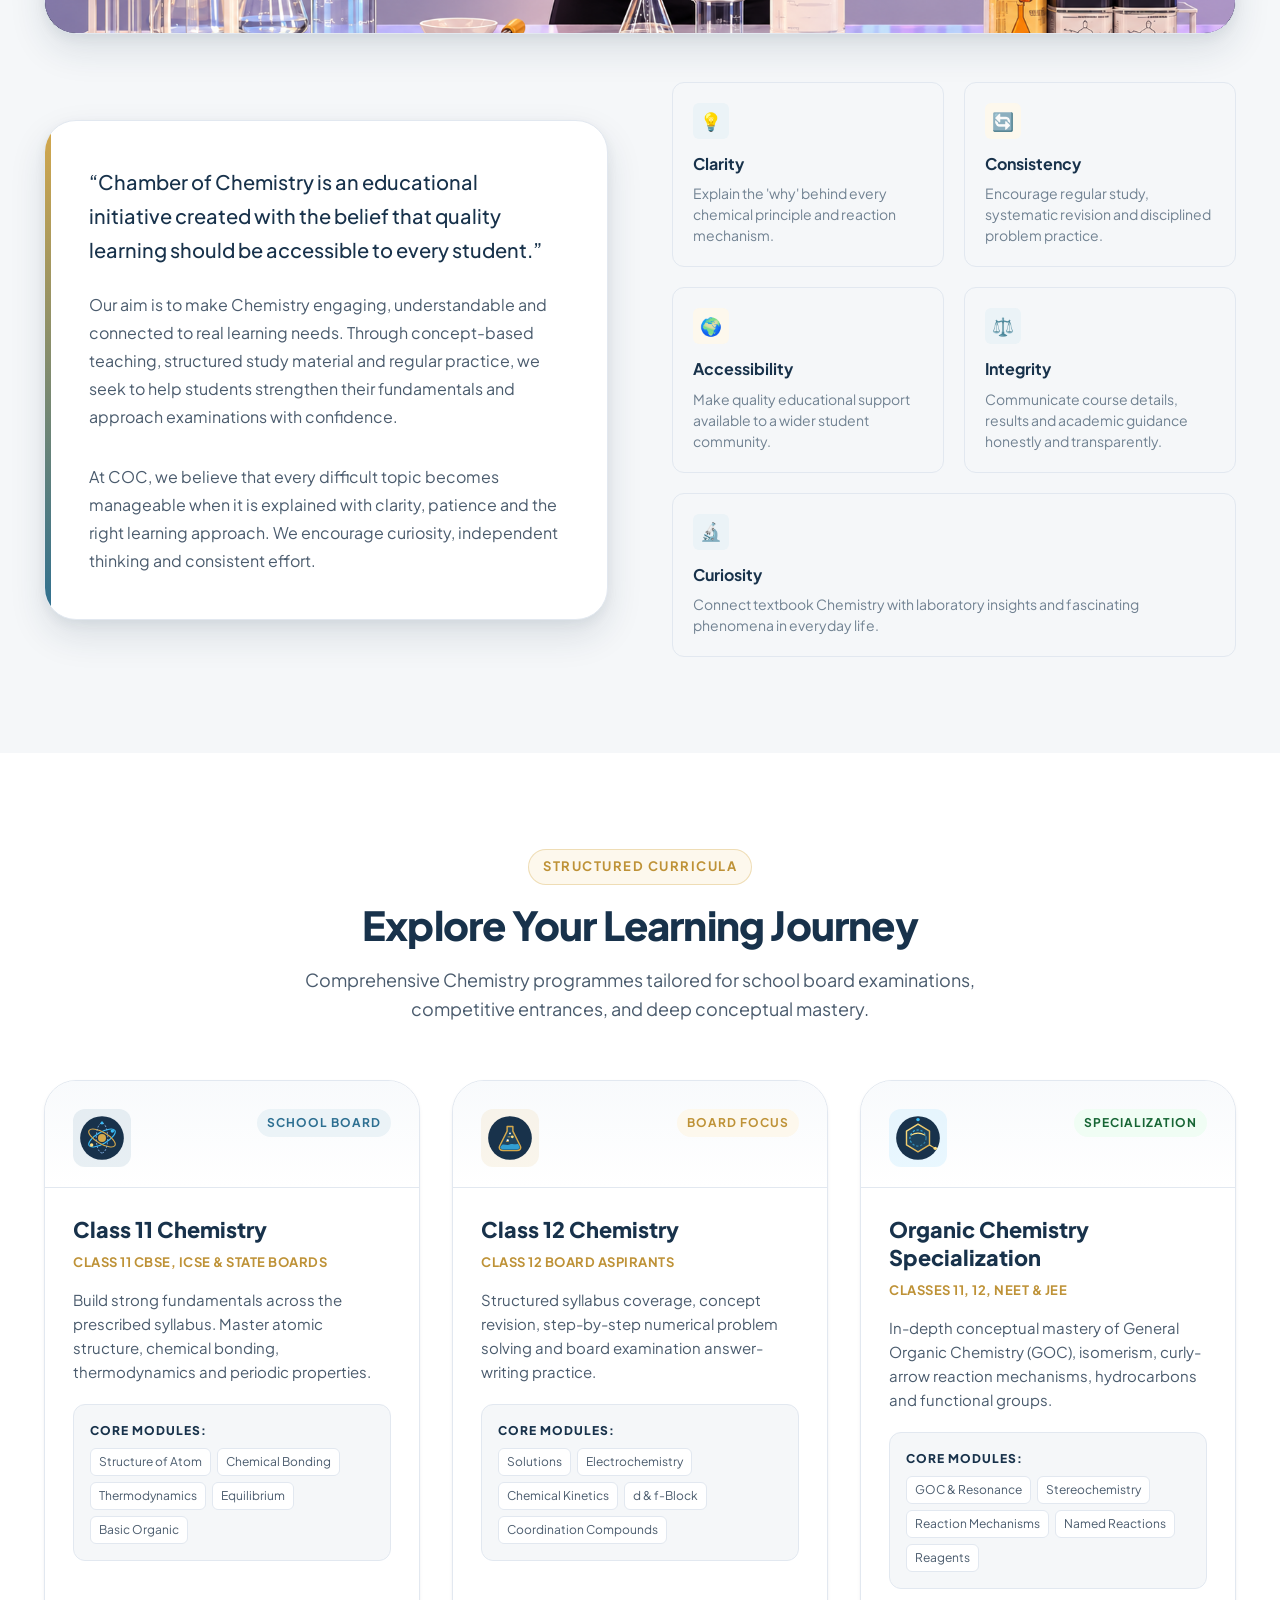
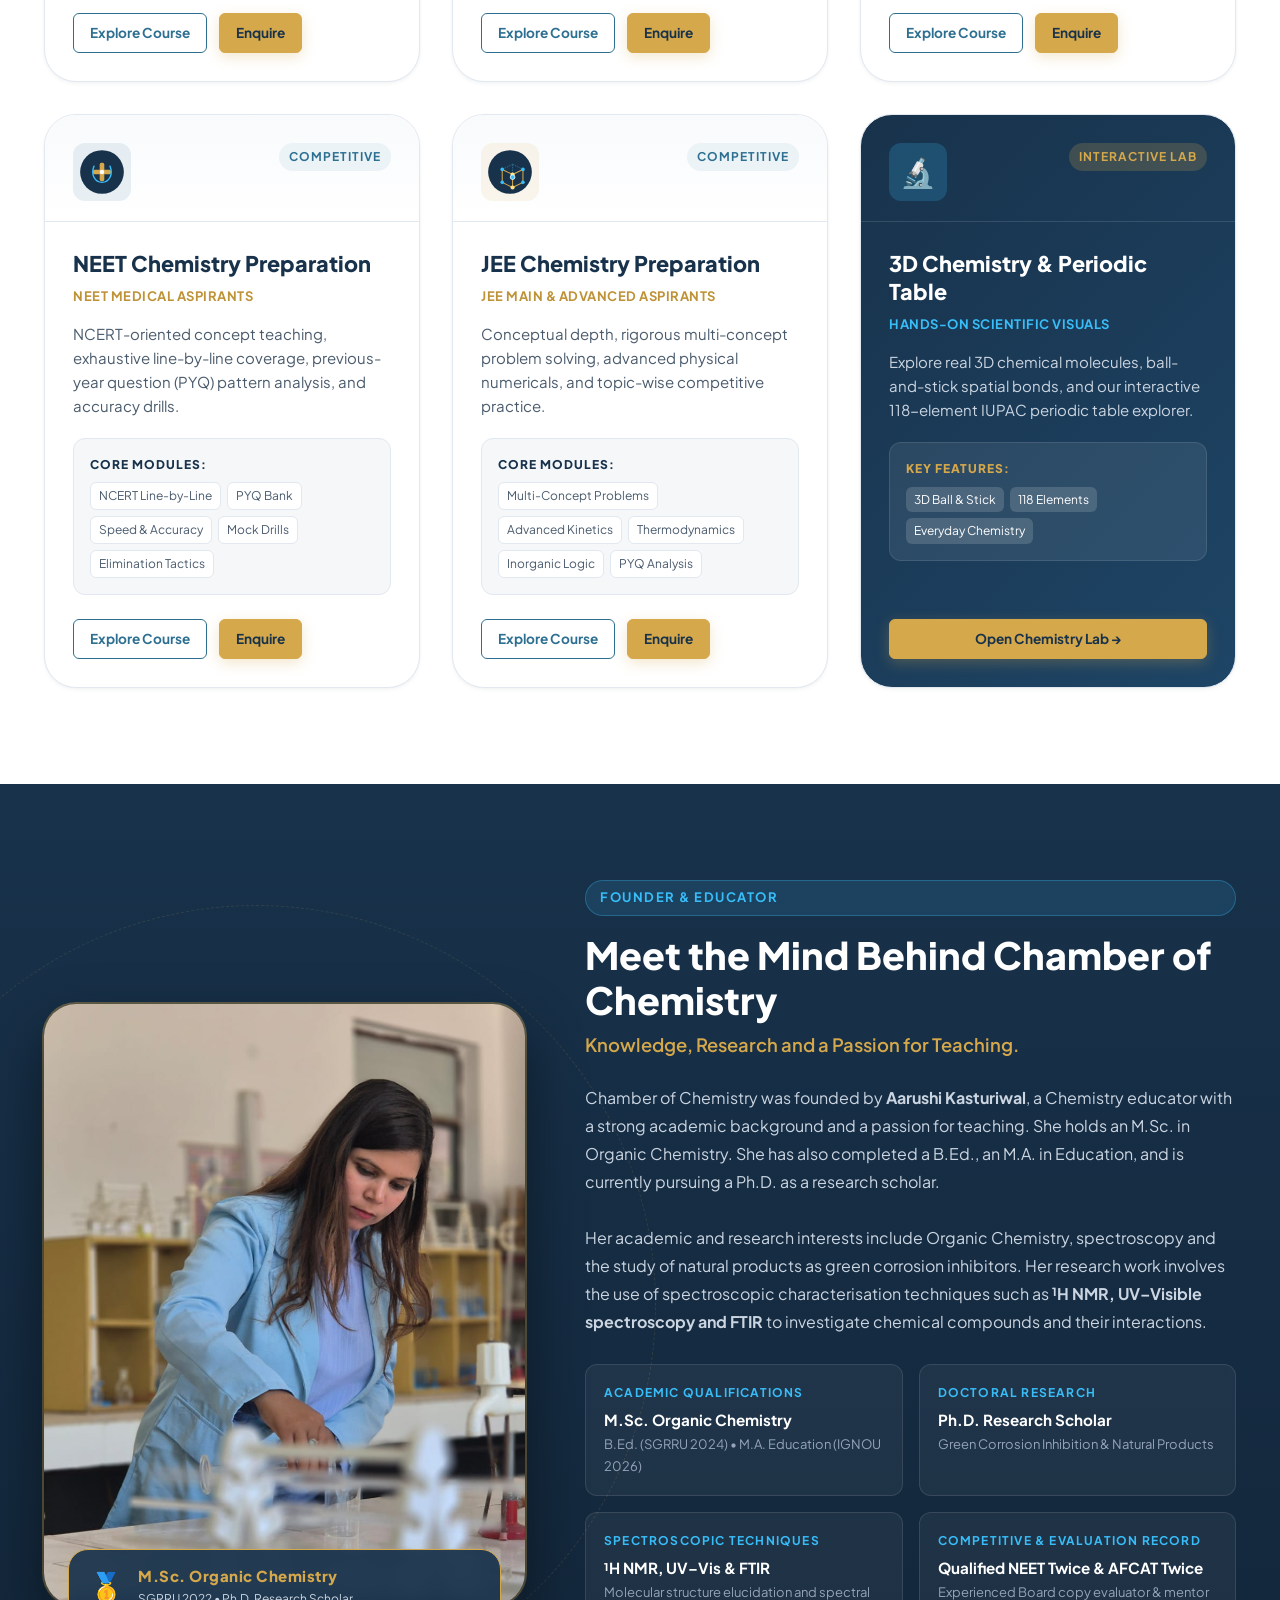
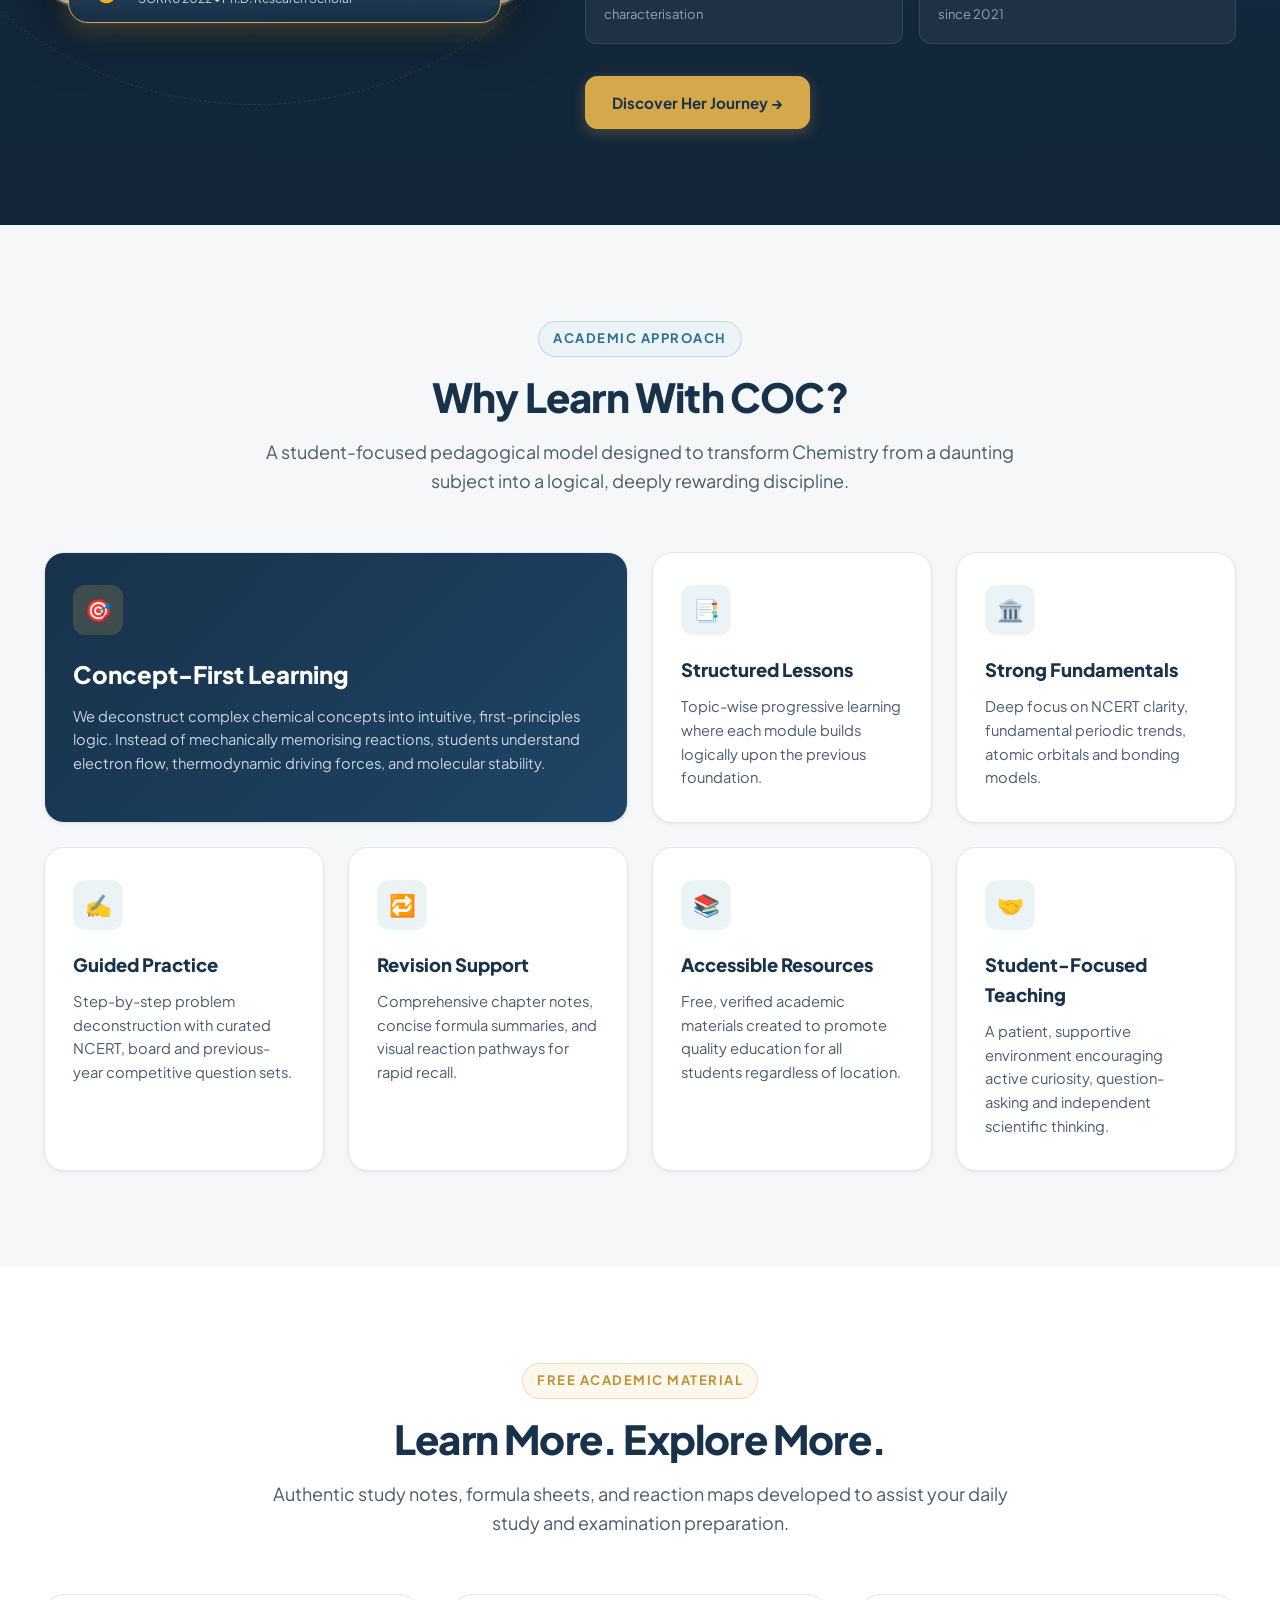
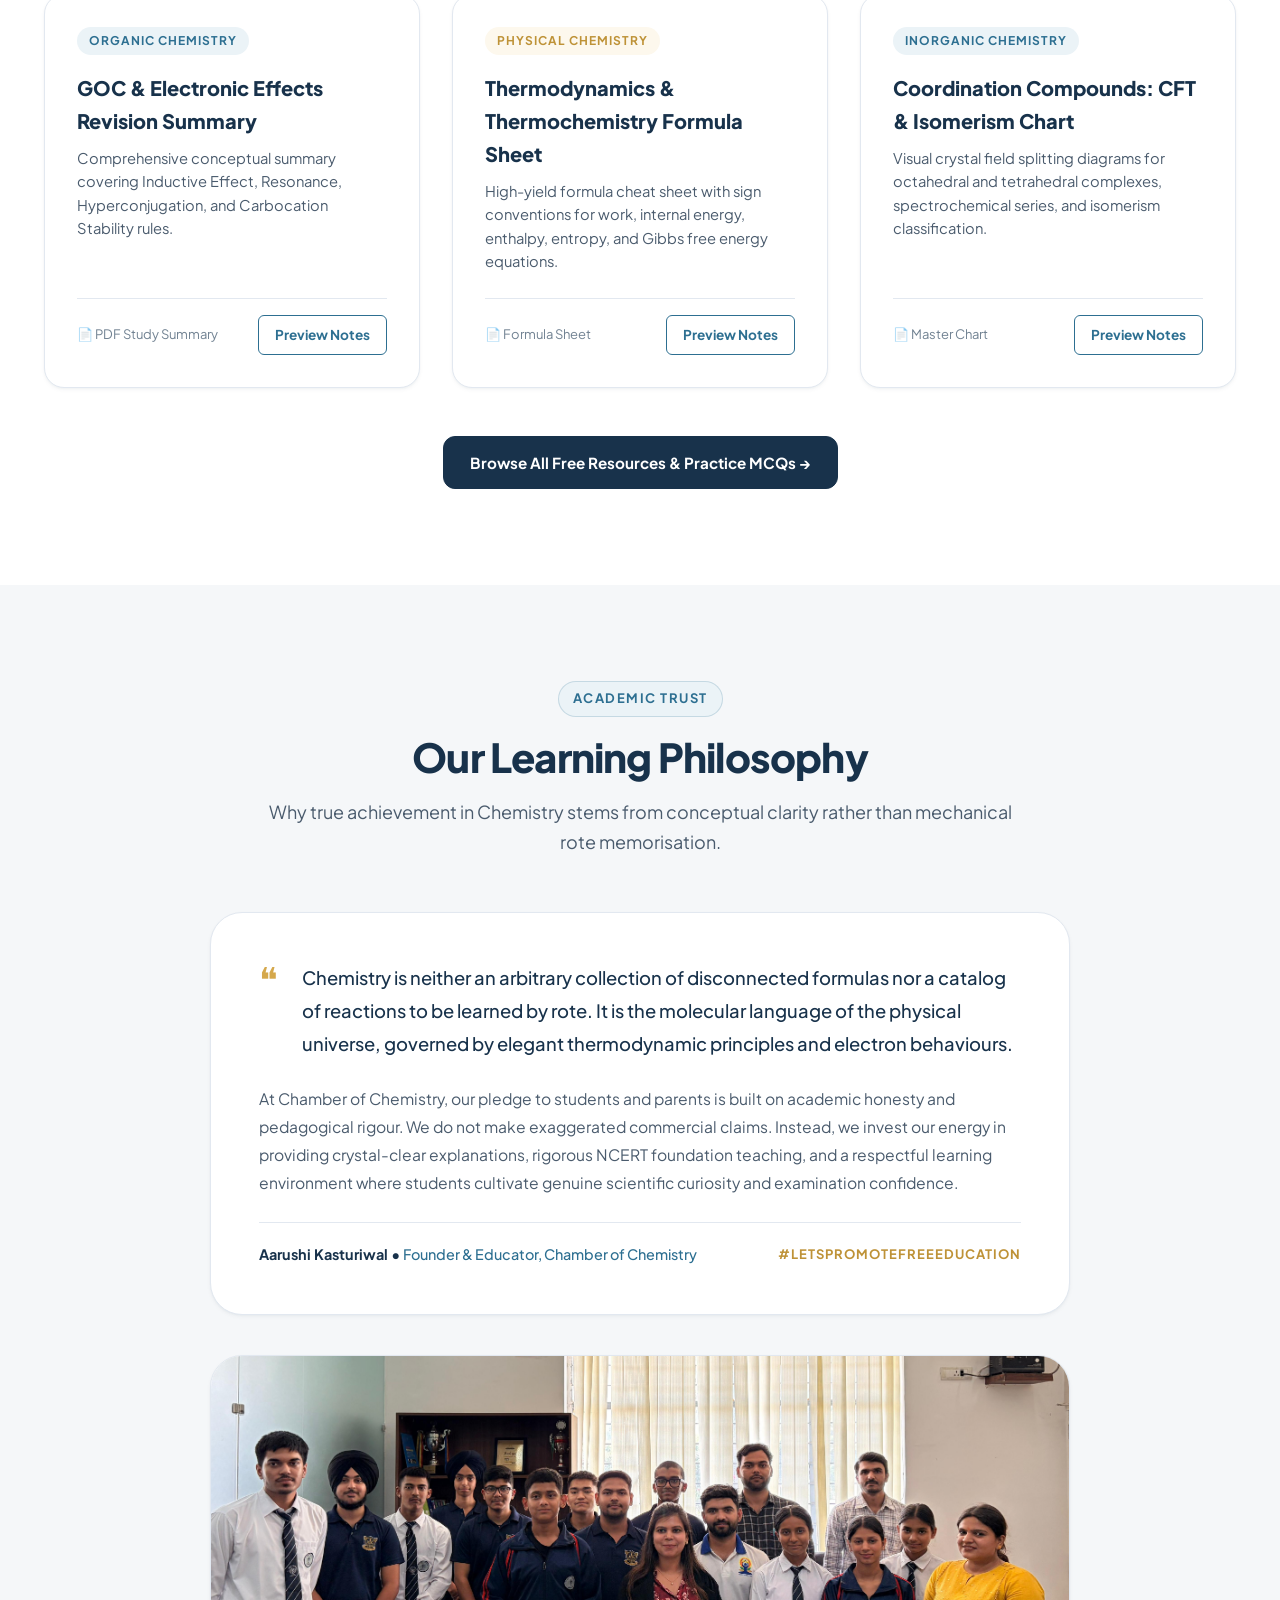
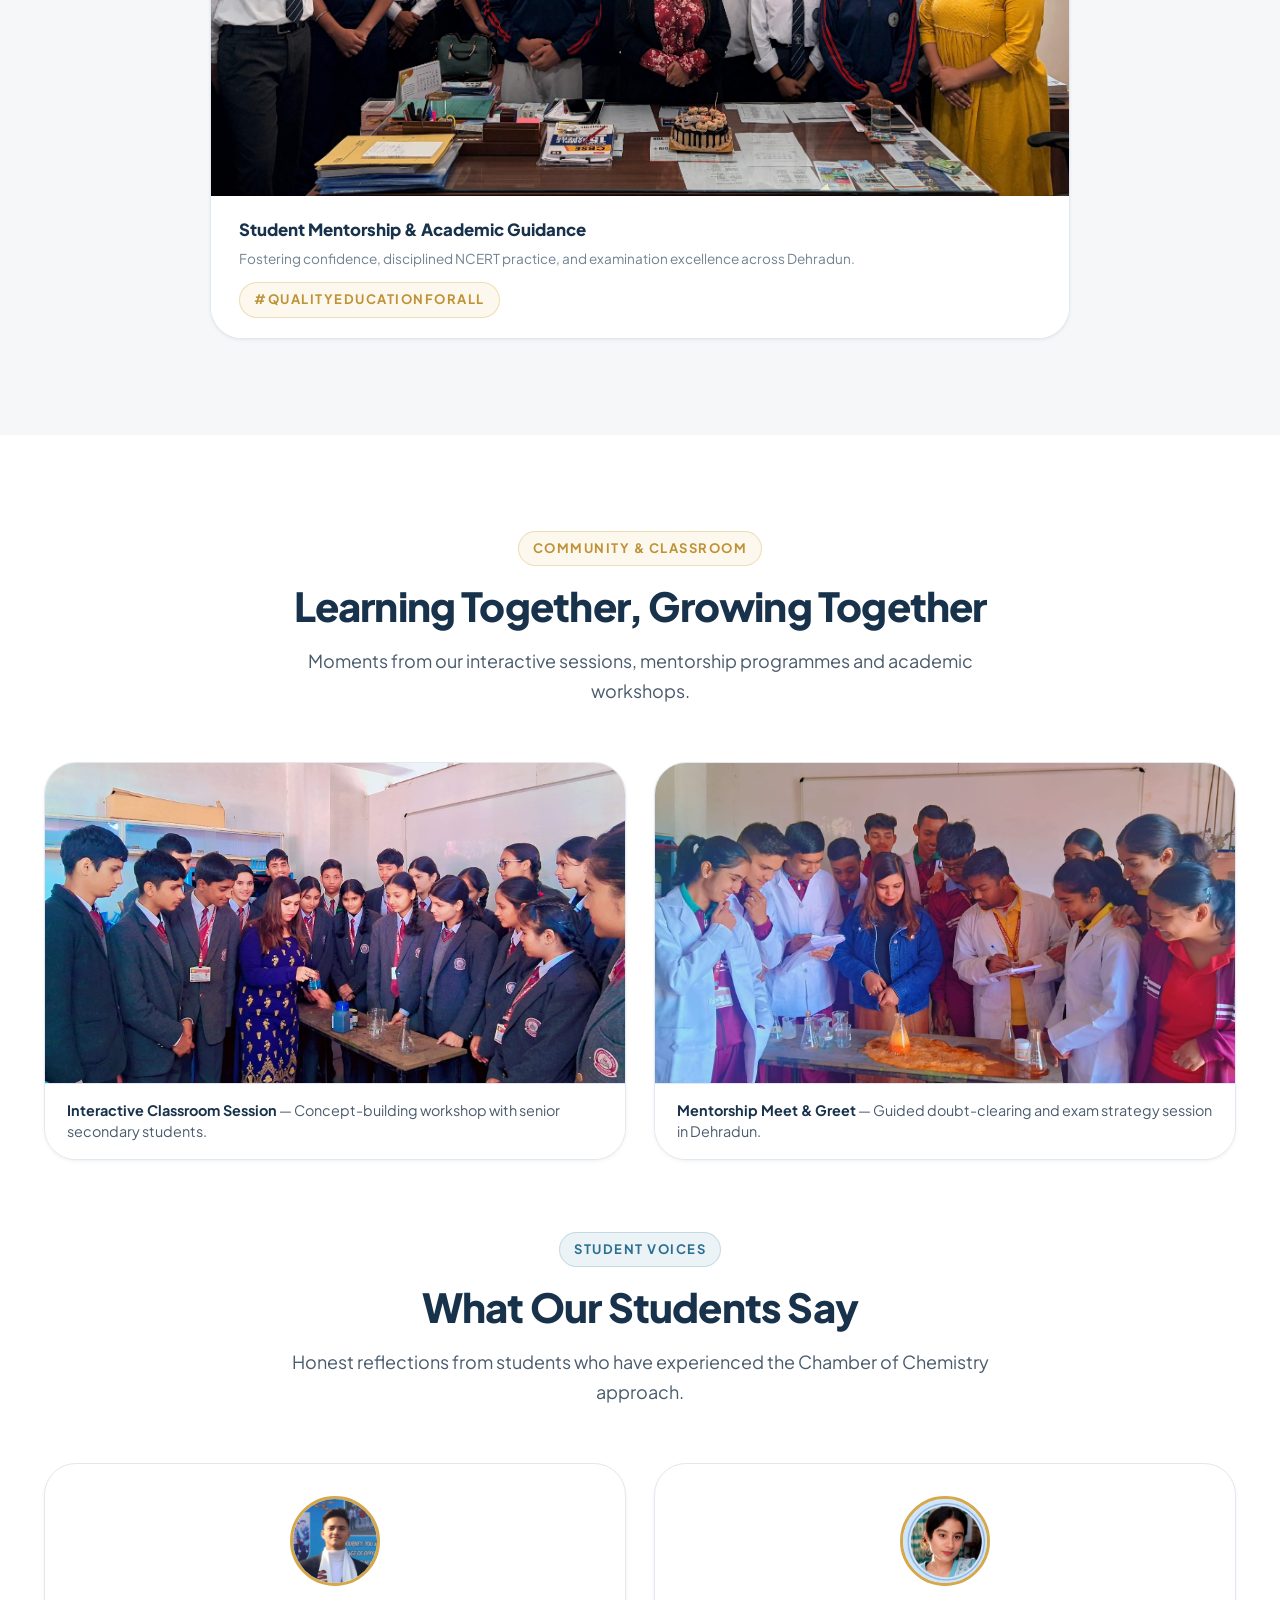
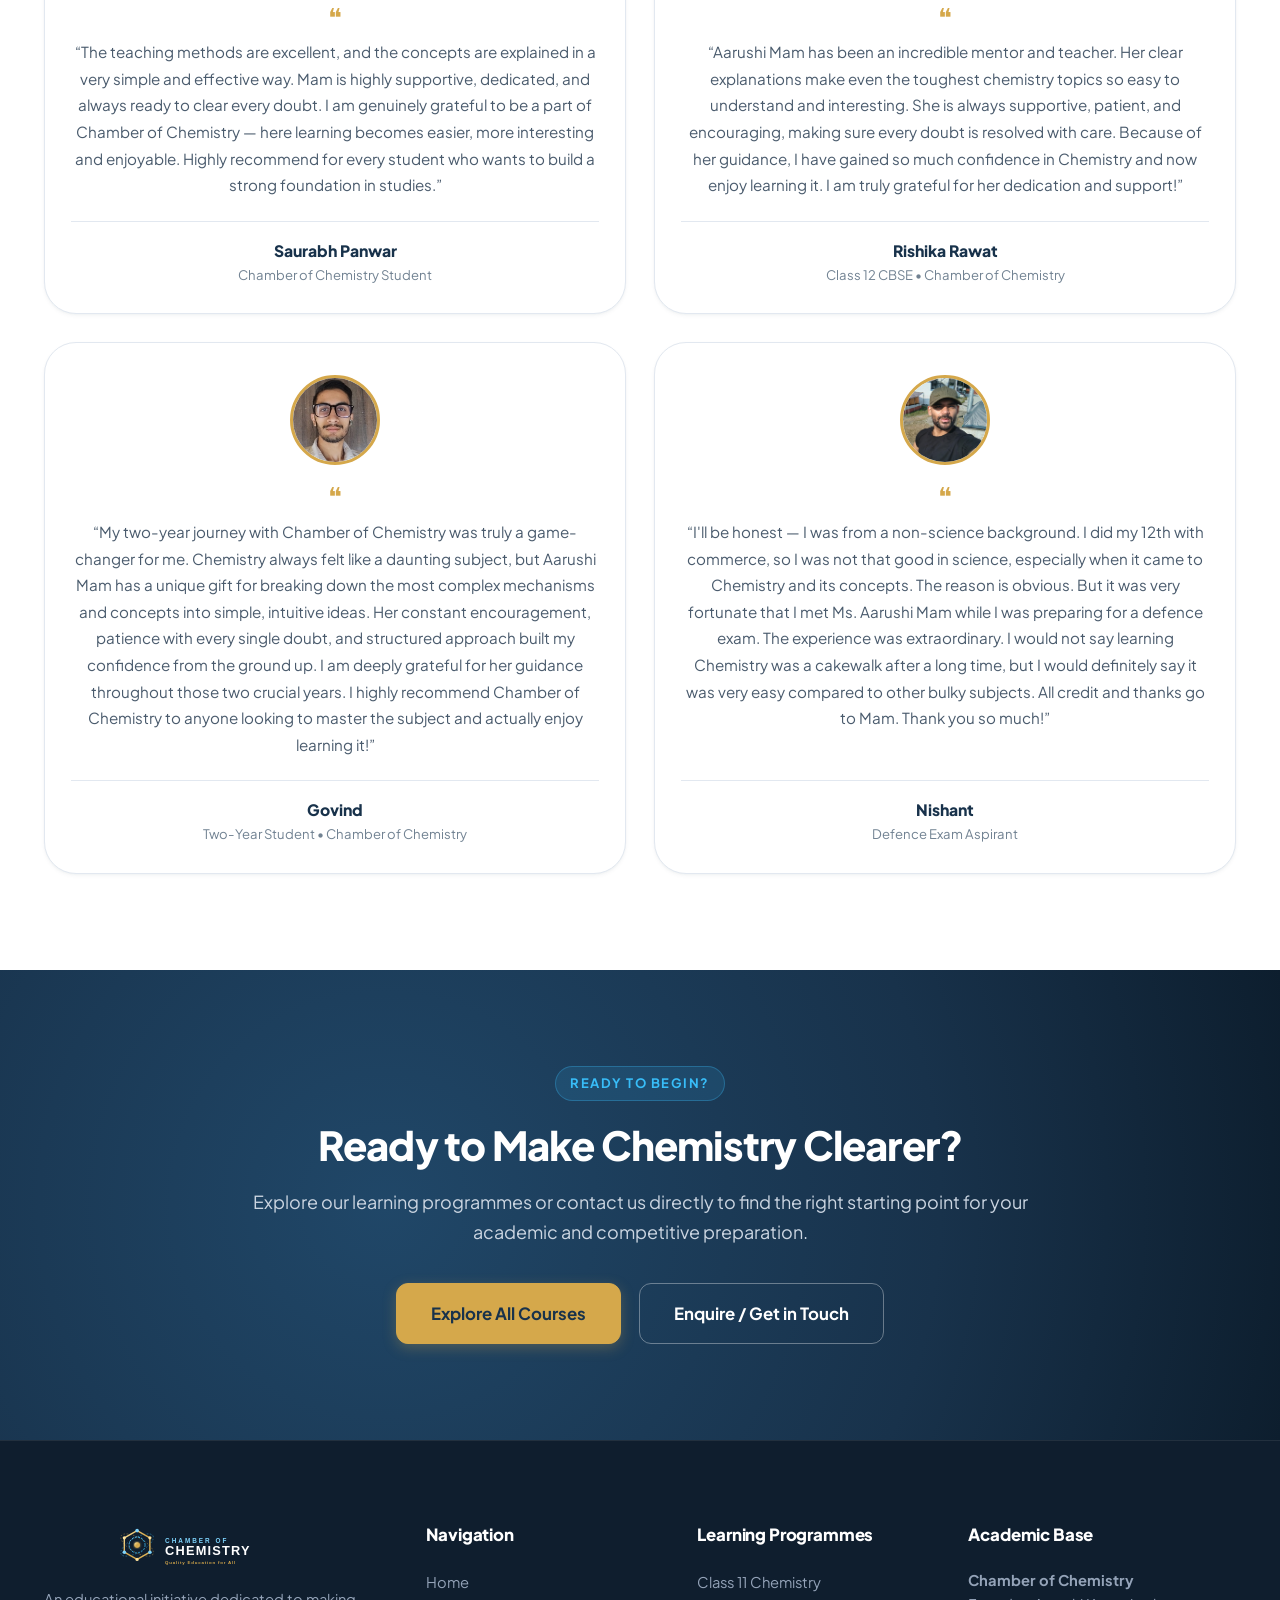
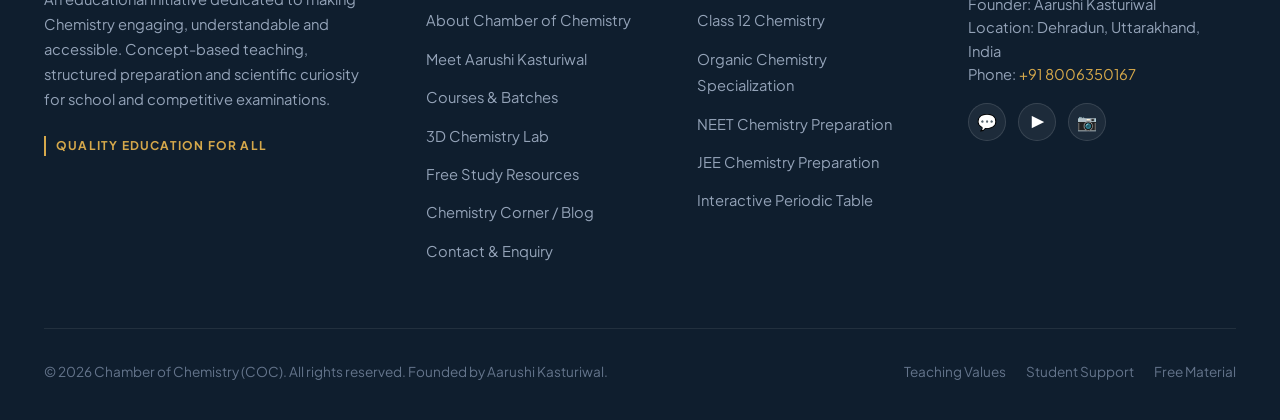
==== commit 468cb1f3: "remove gold" ====
--- a/index.html
+++ b/index.html
@@ -64,7 +64,7 @@
             }
           ],
           "hasCredential": [
-            "M.Sc. in Organic Chemistry (Gold Medallist)",
+            "M.Sc. in Organic Chemistry",
             "Bachelor of Education (B.Ed.)",
             "M.A. Education",
             "Ph.D. Research Scholar"
@@ -157,7 +157,7 @@
 
             <div class="hero-metrics">
               <div class="metric-item">
-                <span class="metric-value">Gold Medallist</span>
+                <!-- <span class="metric-value">Gold Medallist</span> -->
                 <span class="metric-label">M.Sc. Organic Chemistry Mentorship</span>
               </div>
               <div class="metric-item">
@@ -495,7 +495,7 @@
             <div class="founder-floating-badge">
               <span class="badge-gold-medal" aria-hidden="true">🥇</span>
               <div>
-                <div class="badge-text-primary">M.Sc. Organic Chemistry Gold Medallist</div>
+                <div class="badge-text-primary">M.Sc. Organic Chemistry </div>
                 <div class="badge-text-sub">SGRRU 2022 • Ph.D. Research Scholar</div>
               </div>
             </div>
@@ -508,7 +508,7 @@
             <div class="founder-subheading">Knowledge, Research and a Passion for Teaching.</div>
 
             <p class="founder-bio">
-              Chamber of Chemistry was founded by <strong>Aarushi Kasturiwal</strong>, a Chemistry educator with a strong academic background and a passion for teaching. She holds an M.Sc. in Organic Chemistry and is a gold medallist. She has also completed a B.Ed., an M.A. in Education, and is currently pursuing a Ph.D. as a research scholar.
+              Chamber of Chemistry was founded by <strong>Aarushi Kasturiwal</strong>, a Chemistry educator with a strong academic background and a passion for teaching. She holds an M.Sc. in Organic Chemistry. She has also completed a B.Ed., an M.A. in Education, and is currently pursuing a Ph.D. as a research scholar.
             </p>
 
             <p class="founder-bio">
@@ -519,7 +519,7 @@
             <div class="credentials-grid">
               <div class="credential-item">
                 <div class="credential-label">Academic Qualifications</div>
-                <div class="credential-val">M.Sc. Organic Chemistry (Gold Medallist)</div>
+                <div class="credential-val">M.Sc. Organic Chemistry</div>
                 <div class="credential-detail">B.Ed. (SGRRU 2024) • M.A. Education (IGNOU 2026)</div>
               </div>
 
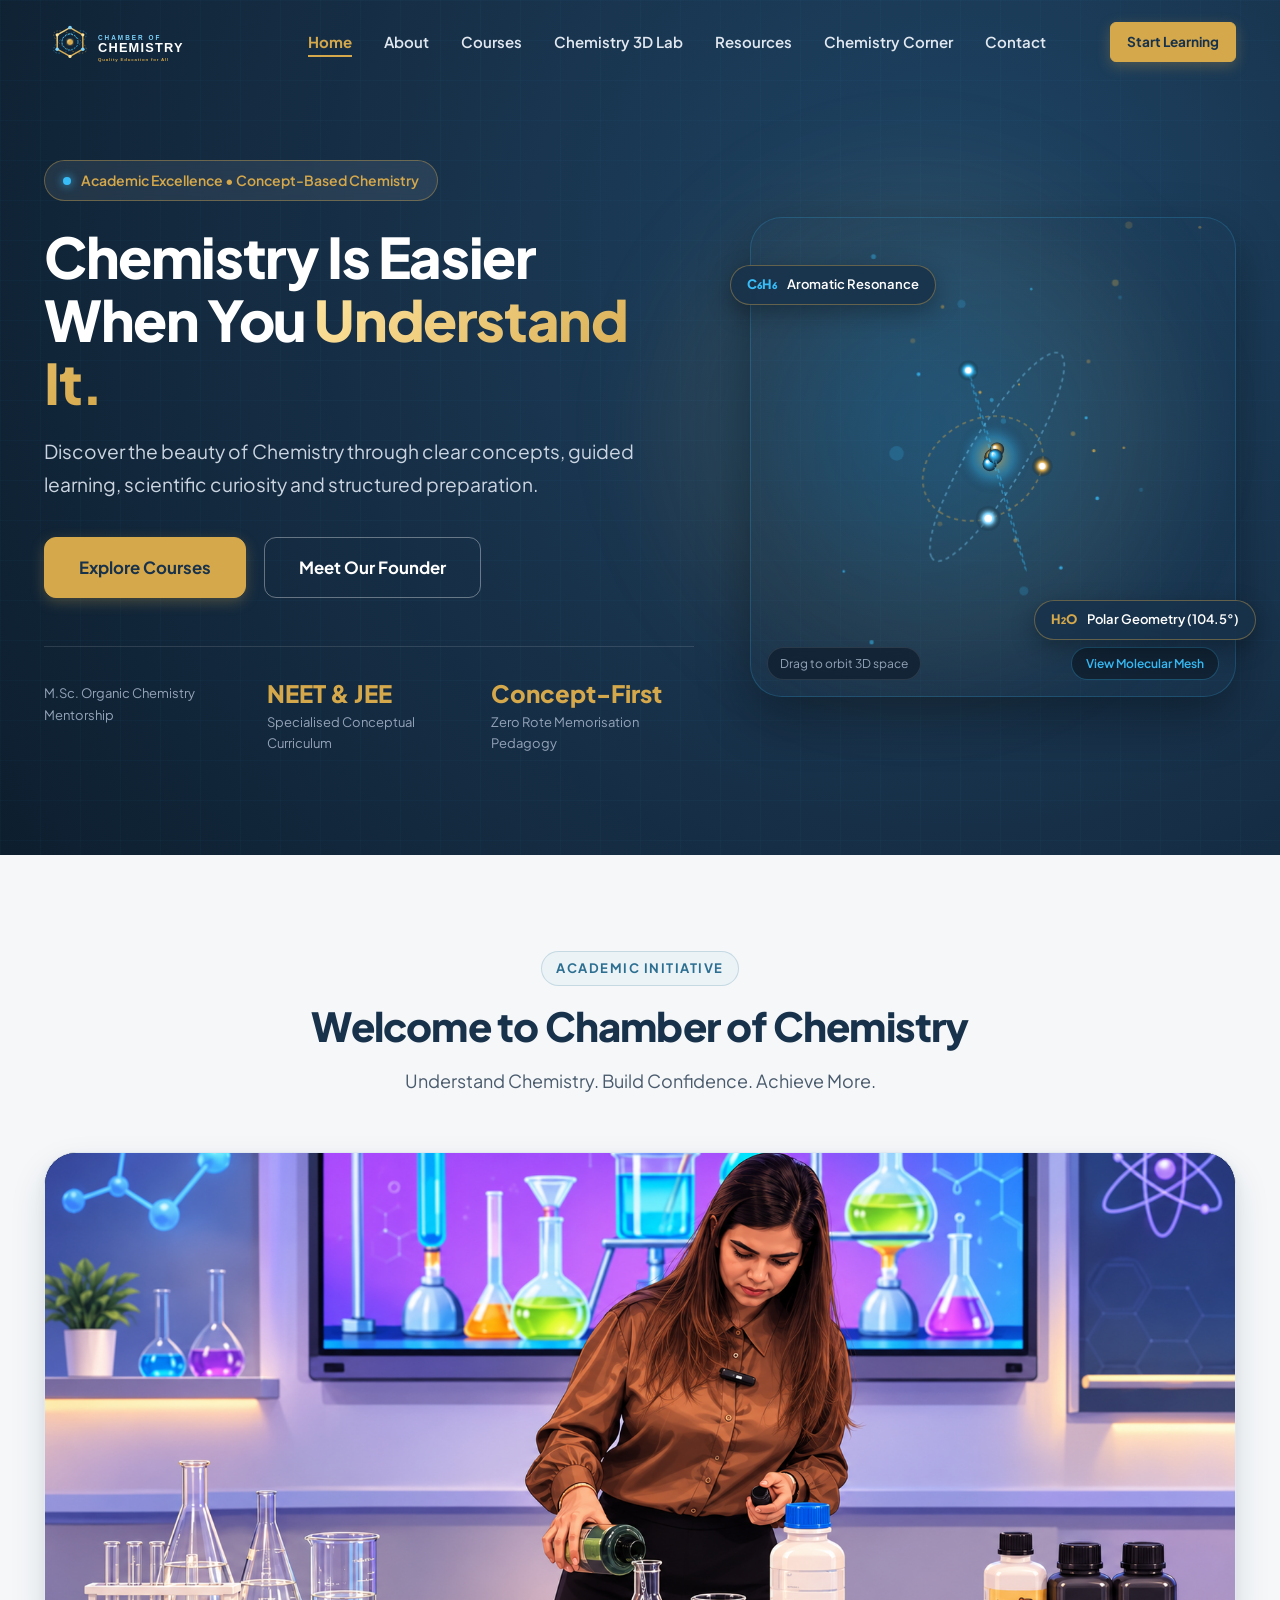
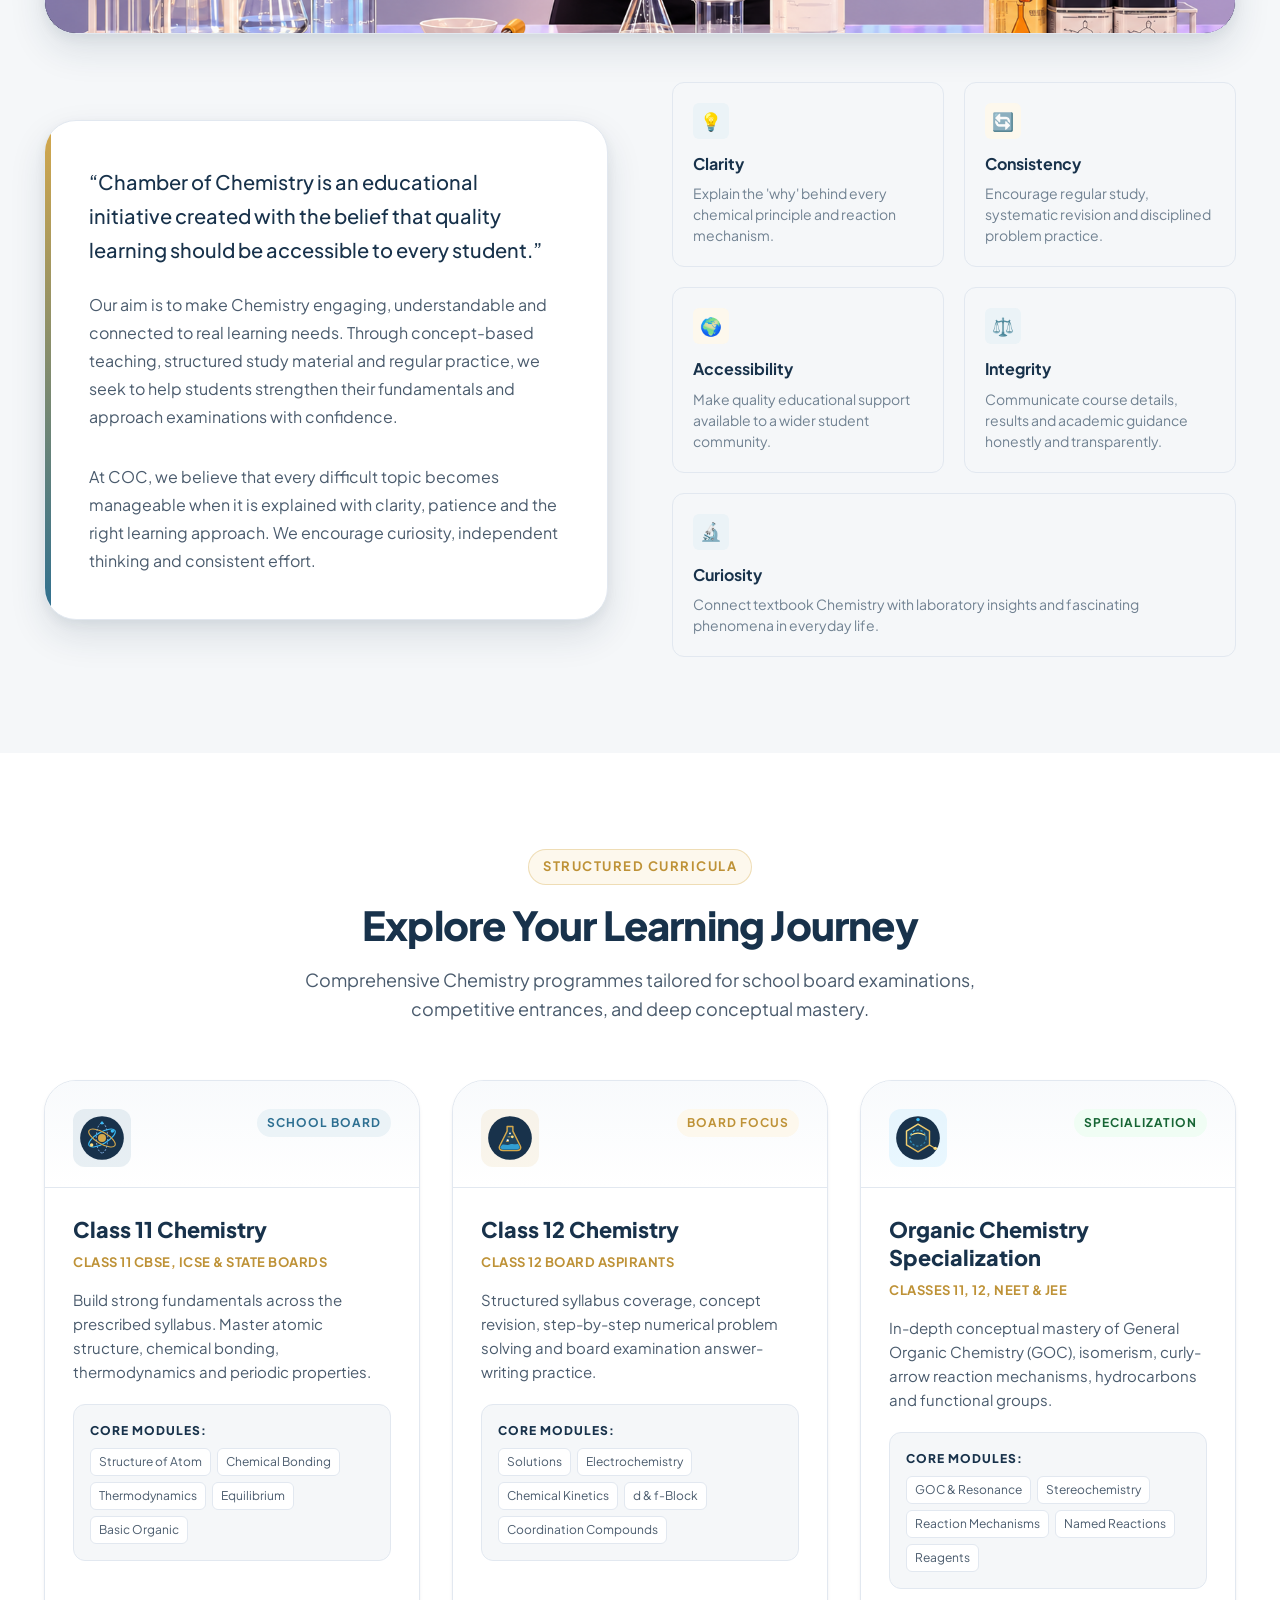
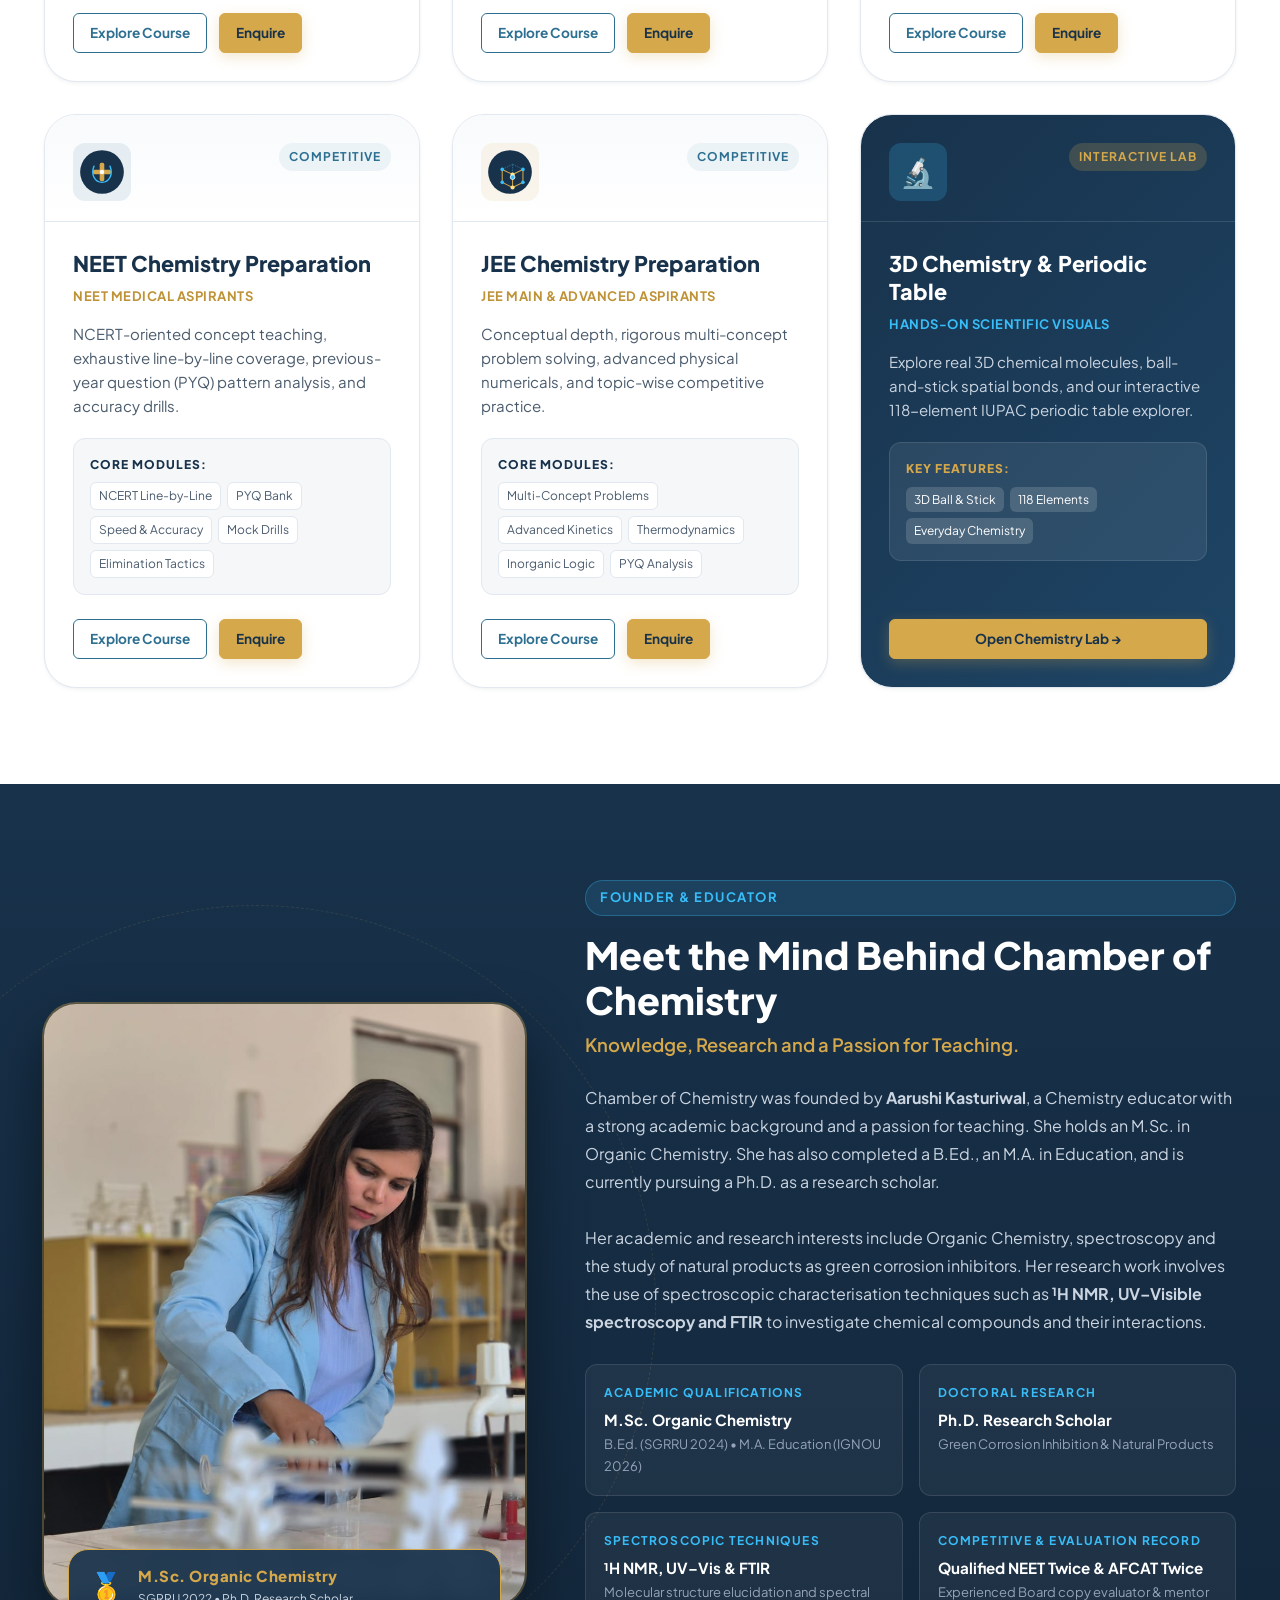
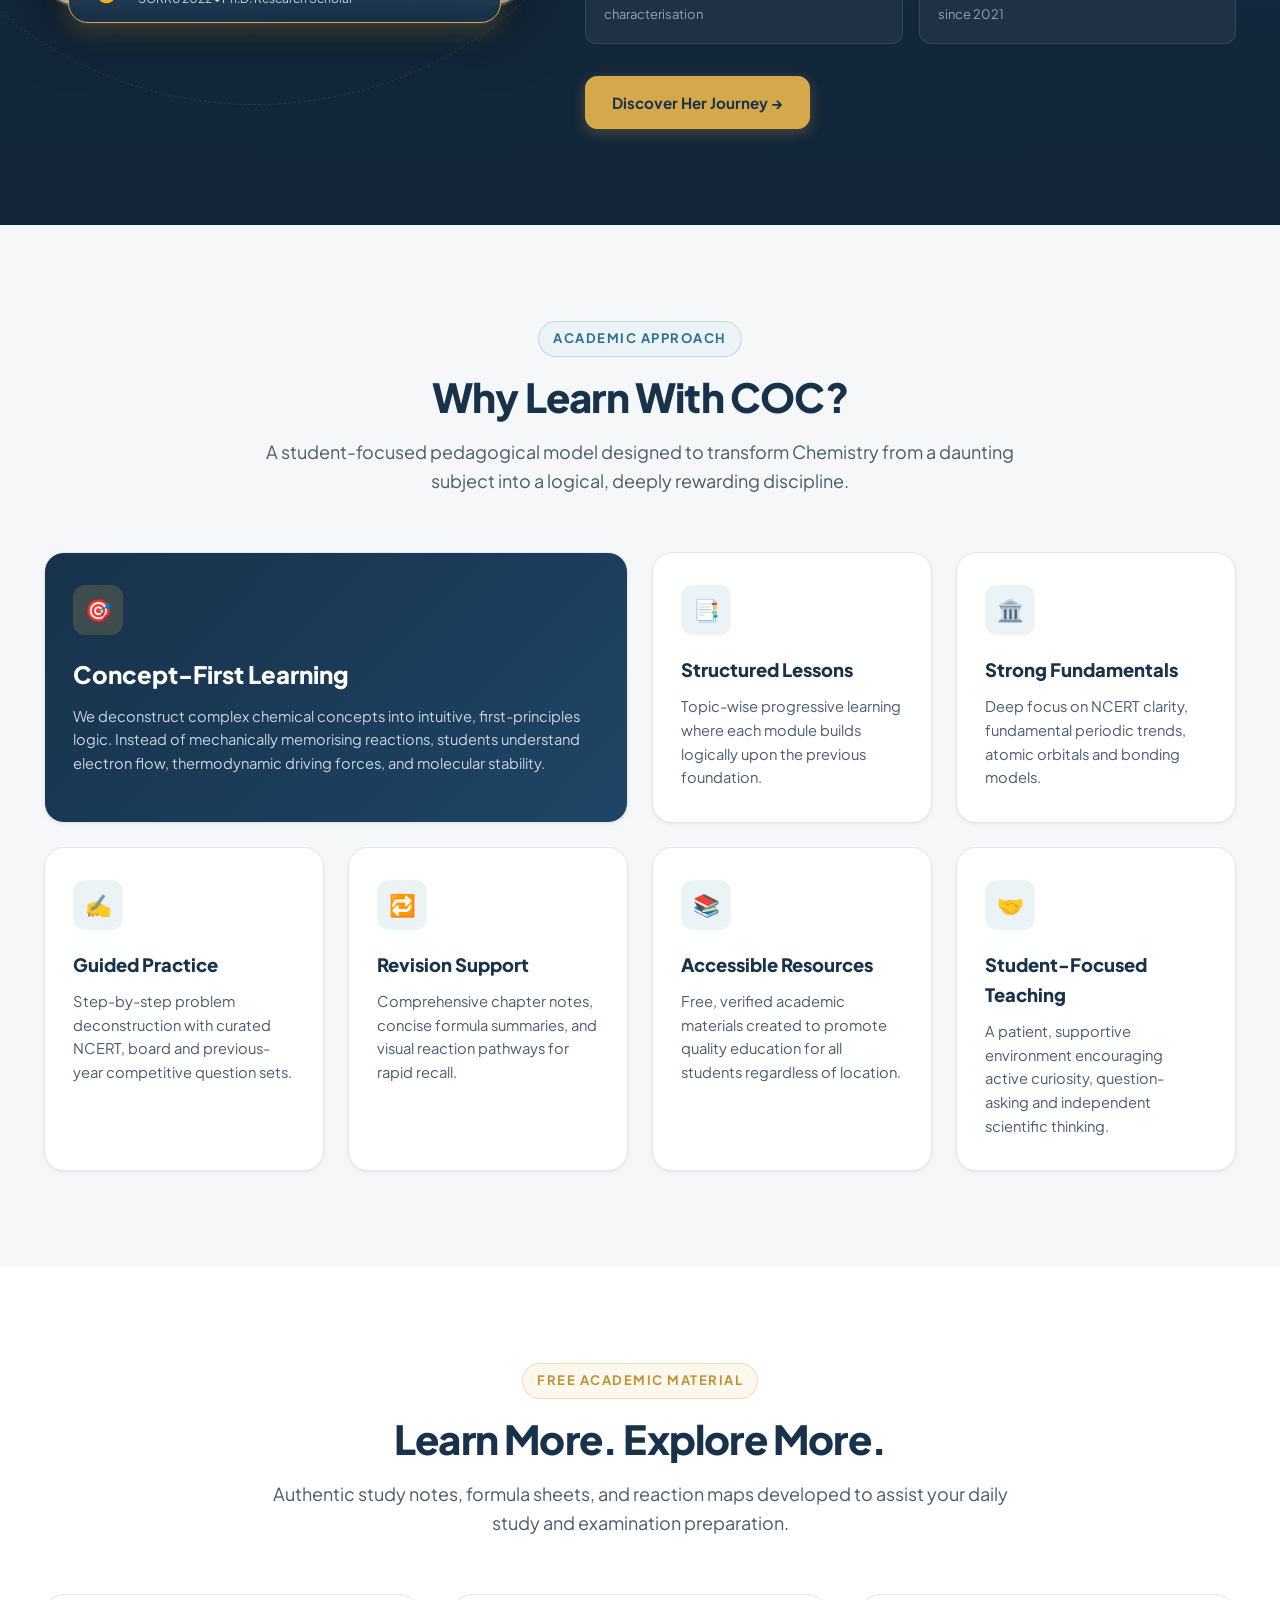
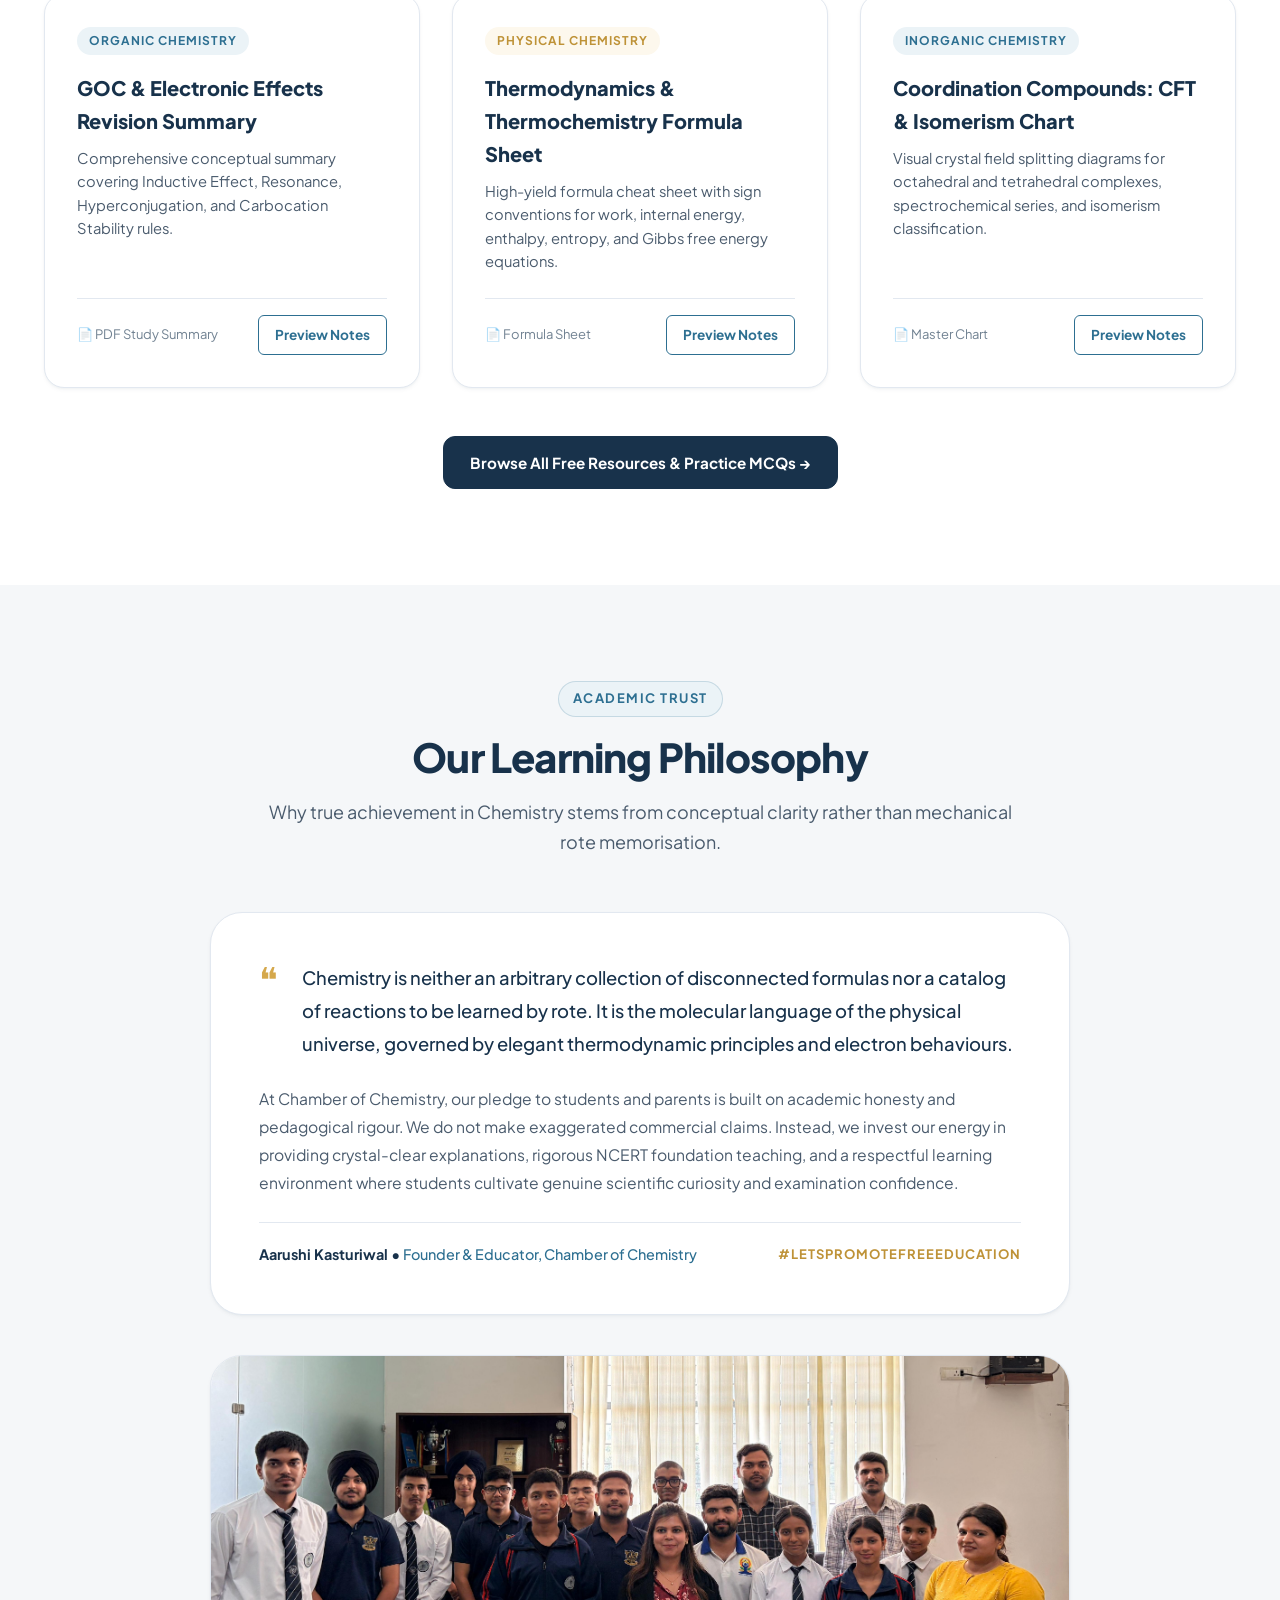
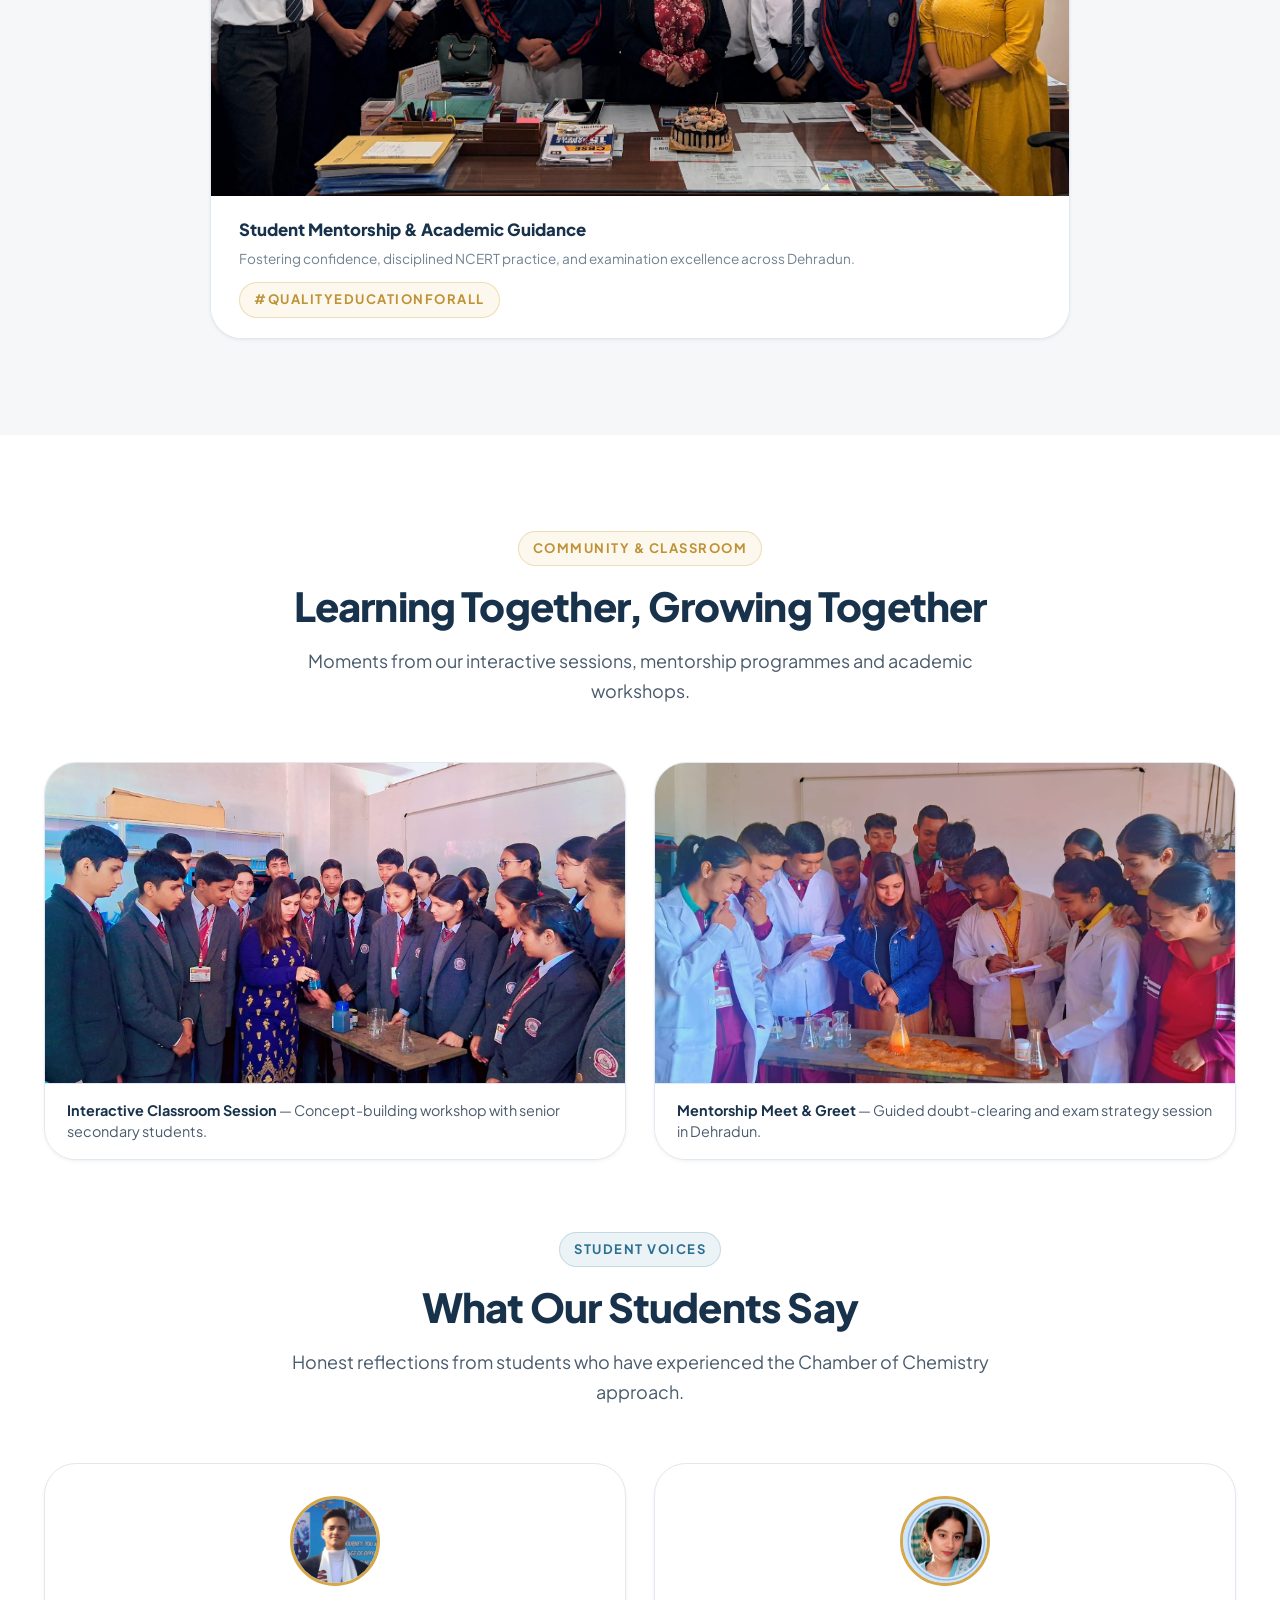
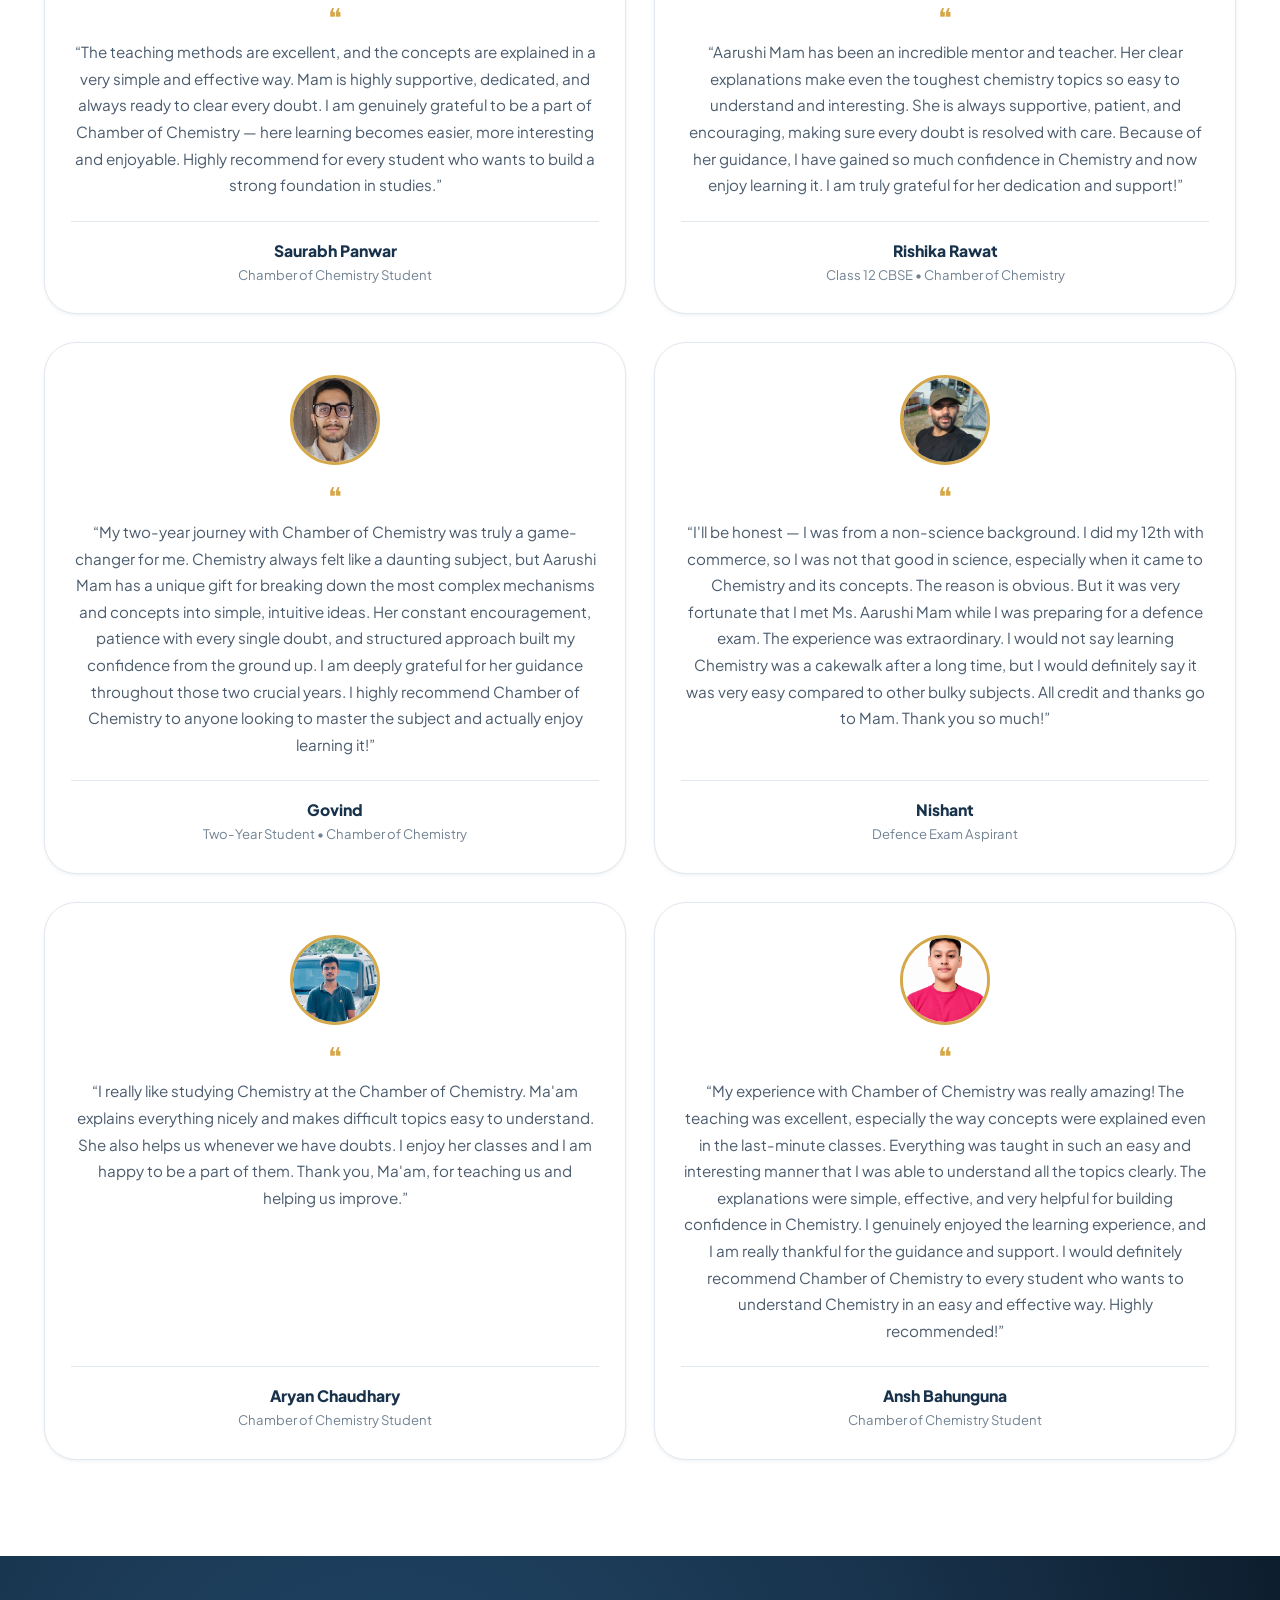
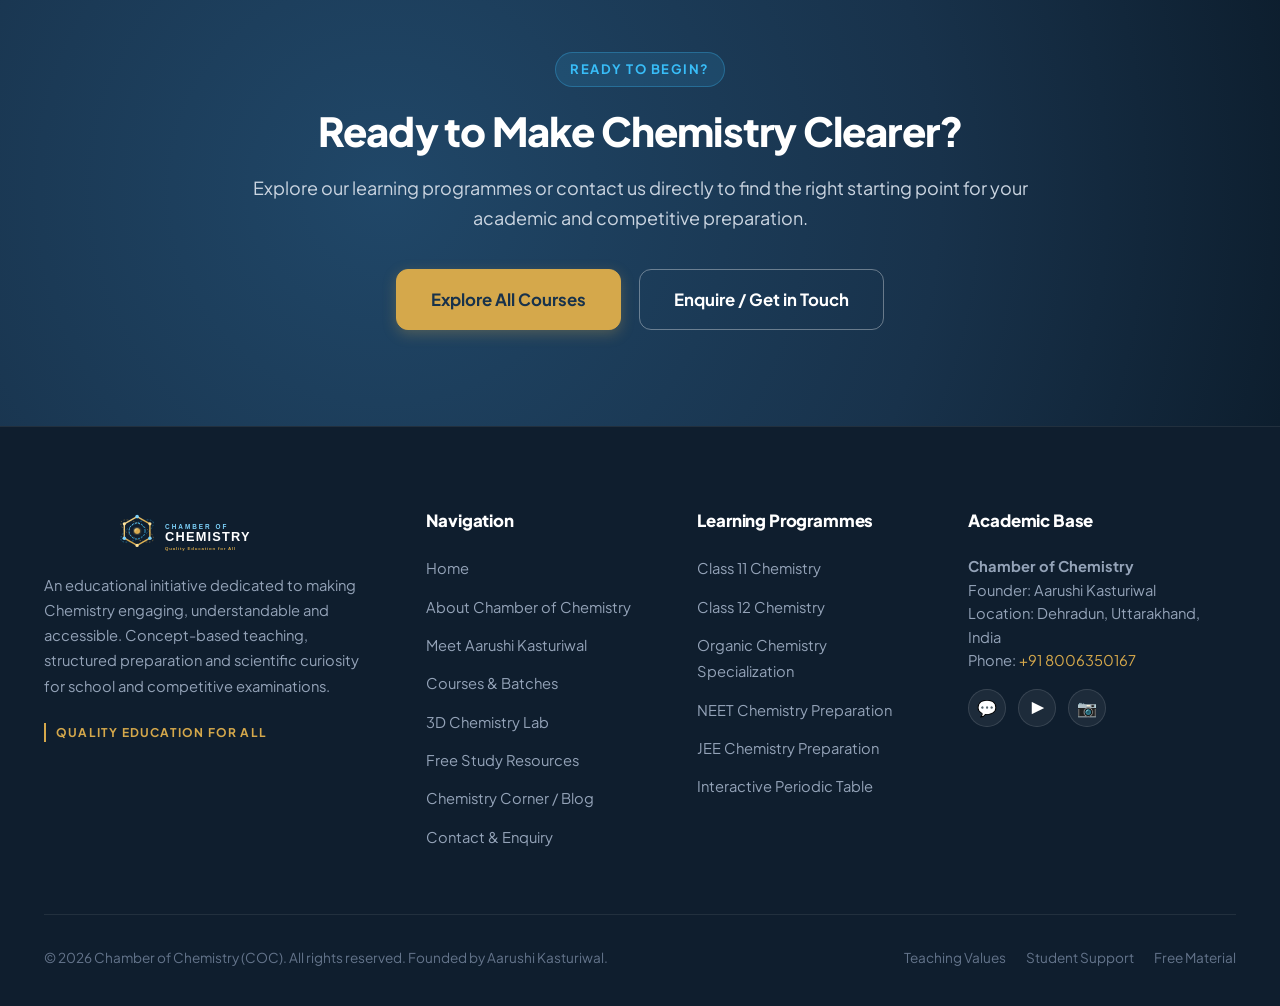
==== commit 2832b47a: "testimonial" ====
--- a/index.html
+++ b/index.html
@@ -733,166 +733,206 @@
     </section>
 
     <!-- ==========================================================================
-         Section — Group Photos & Testimonials
-         ========================================================================== -->
-    <section class="section" id="group-photos-testimonials">
-      <div class="container">
-
-        <!-- Group Photos -->
-        <div class="section-header">
-          <span class="badge-tag gold">Community &amp; Classroom</span>
-          <h2 class="section-title">Learning Together, Growing Together</h2>
-          <p class="section-subtitle">
-            Moments from our interactive sessions, mentorship programmes and academic workshops.
-          </p>
-        </div>
-
-        <div class="group-photos-grid">
-          <figure class="group-photo-figure">
-            <img
-              src="assets/images/interactive-clasroom-session.jpeg"
-              alt="Students attending a Chamber of Chemistry interactive classroom session"
-              class="group-photo-img"
-              loading="lazy"
-              width="800"
-              height="500"
-            />
-            <figcaption class="group-photo-caption">
-              <strong>Interactive Classroom Session</strong> — Concept-building workshop with senior secondary students.
-            </figcaption>
-          </figure>
-
-          <figure class="group-photo-figure">
-            <img
-              src="assets/images/with-students.jpeg"
-              alt="Students and mentor at a Chamber of Chemistry academic mentorship meet"
-              class="group-photo-img"
-              loading="lazy"
-              width="800"
-              height="500"
-            />
-            <figcaption class="group-photo-caption">
-              <strong>Mentorship Meet &amp; Greet</strong> — Guided doubt-clearing and exam strategy session in Dehradun.
-            </figcaption>
-          </figure>
-        </div>
-
-        <!-- Testimonials -->
-        <div class="section-header" style="margin-top: 72px;">
-          <span class="badge-tag">Student Voices</span>
-          <h2 class="section-title">What Our Students Say</h2>
-          <p class="section-subtitle">
-            Honest reflections from students who have experienced the Chamber of Chemistry approach.
-          </p>
-        </div>
-
-        <div class="testimonials-grid">
-
-          <!-- Testimonial 1 — Saurabh Panwar -->
-          <article class="testimonial-card">
-            <img
-              src="assets/images/testimonial-saurabh.jpg"
-              alt="Photo of Saurabh Panwar, Chamber of Chemistry student"
-              class="testimonial-avatar"
-              loading="lazy"
-              width="90"
-              height="90"
-            />
-            <div class="testimonial-quote-mark">❝</div>
-            <p class="testimonial-text">
-              &ldquo;The teaching methods are excellent, and the concepts are explained in a very simple and effective way. Mam is highly supportive, dedicated, and always ready to clear every doubt. I am genuinely grateful to be a part of Chamber of Chemistry — here learning becomes easier, more interesting and enjoyable. Highly recommend for every student who wants to build a strong foundation in studies.&rdquo;
-            </p>
-            <div class="testimonial-author">
-              <div class="testimonial-name">Saurabh Panwar</div>
-              <div class="testimonial-role">Chamber of Chemistry Student</div>
-            </div>
-          </article>
-
-          <!-- Testimonial 2 — Rishika Rawat -->
-          <article class="testimonial-card">
-            <img
-              src="assets/images/testimonial-rishika.jpg"
-              alt="Photo of Rishika Rawat, Class 12 CBSE student"
-              class="testimonial-avatar"
-              loading="lazy"
-              width="90"
-              height="90"
-            />
-            <div class="testimonial-quote-mark">❝</div>
-            <p class="testimonial-text">
-              &ldquo;Aarushi Mam has been an incredible mentor and teacher. Her clear explanations make even the toughest chemistry topics so easy to understand and interesting. She is always supportive, patient, and encouraging, making sure every doubt is resolved with care. Because of her guidance, I have gained so much confidence in Chemistry and now enjoy learning it. I am truly grateful for her dedication and support!&rdquo;
-            </p>
-            <div class="testimonial-author">
-              <div class="testimonial-name">Rishika Rawat</div>
-              <div class="testimonial-role">Class 12 CBSE • Chamber of Chemistry</div>
-            </div>
-          </article>
-
-          <!-- Testimonial 3 — Govind -->
-          <article class="testimonial-card">
-            <img
-              src="assets/images/testimonial-govind.jpg"
-              alt="Photo of Govind, Chamber of Chemistry student"
-              class="testimonial-avatar"
-              loading="lazy"
-              width="90"
-              height="90"
-            />
-            <div class="testimonial-quote-mark">❝</div>
-            <p class="testimonial-text">
-              &ldquo;My two-year journey with Chamber of Chemistry was truly a game-changer for me. Chemistry always felt like a daunting subject, but Aarushi Mam has a unique gift for breaking down the most complex mechanisms and concepts into simple, intuitive ideas. Her constant encouragement, patience with every single doubt, and structured approach built my confidence from the ground up. I am deeply grateful for her guidance throughout those two crucial years. I highly recommend Chamber of Chemistry to anyone looking to master the subject and actually enjoy learning it!&rdquo;
-            </p>
-            <div class="testimonial-author">
-              <div class="testimonial-name">Govind</div>
-              <div class="testimonial-role">Two-Year Student • Chamber of Chemistry</div>
-            </div>
-          </article>
-
-          <!-- Testimonial 4 — Nishant -->
-          <article class="testimonial-card">
-            <img
-              src="assets/images/testimonial-nishant.jpg"
-              alt="Photo of Nishant, defence exam aspirant"
-              class="testimonial-avatar"
-              loading="lazy"
-              width="90"
-              height="90"
-            />
-            <div class="testimonial-quote-mark">❝</div>
-            <p class="testimonial-text">
-              &ldquo;I'll be honest — I was from a non-science background. I did my 12th with commerce, so I was not that good in science, especially when it came to Chemistry and its concepts. The reason is obvious. But it was very fortunate that I met Ms. Aarushi Mam while I was preparing for a defence exam. The experience was extraordinary. I would not say learning Chemistry was a cakewalk after a long time, but I would definitely say it was very easy compared to other bulky subjects. All credit and thanks go to Mam. Thank you so much!&rdquo;
-            </p>
-            <div class="testimonial-author">
-              <div class="testimonial-name">Nishant</div>
-              <div class="testimonial-role">Defence Exam Aspirant</div>
-            </div>
-          </article>
-
-        </div>
+     Section — Group Photos & Testimonials
+     ========================================================================== -->
+<section class="section" id="group-photos-testimonials">
+  <div class="container">
+
+    <!-- Group Photos -->
+    <div class="section-header">
+      <span class="badge-tag gold">Community &amp; Classroom</span>
+      <h2 class="section-title">Learning Together, Growing Together</h2>
+      <p class="section-subtitle">
+        Moments from our interactive sessions, mentorship programmes and academic workshops.
+      </p>
+    </div>
+
+    <div class="group-photos-grid">
+      <figure class="group-photo-figure">
+        <img
+          src="assets/images/interactive-clasroom-session.jpeg"
+          alt="Students attending a Chamber of Chemistry interactive classroom session"
+          class="group-photo-img"
+          loading="lazy"
+          width="800"
+          height="500"
+        />
+        <figcaption class="group-photo-caption">
+          <strong>Interactive Classroom Session</strong> — Concept-building workshop with senior secondary students.
+        </figcaption>
+      </figure>
+
+      <figure class="group-photo-figure">
+        <img
+          src="assets/images/with-students.jpeg"
+          alt="Students and mentor at a Chamber of Chemistry academic mentorship meet"
+          class="group-photo-img"
+          loading="lazy"
+          width="800"
+          height="500"
+        />
+        <figcaption class="group-photo-caption">
+          <strong>Mentorship Meet &amp; Greet</strong> — Guided doubt-clearing and exam strategy session in Dehradun.
+        </figcaption>
+      </figure>
+    </div>
+
+    <!-- Testimonials -->
+    <div class="section-header" style="margin-top: 72px;">
+      <span class="badge-tag">Student Voices</span>
+      <h2 class="section-title">What Our Students Say</h2>
+      <p class="section-subtitle">
+        Honest reflections from students who have experienced the Chamber of Chemistry approach.
+      </p>
+    </div>
+
+    <div class="testimonials-grid">
+
+      <!-- Testimonial 1 — Saurabh Panwar -->
+      <article class="testimonial-card">
+        <img
+          src="assets/images/testimonial-saurabh.jpg"
+          alt="Photo of Saurabh Panwar, Chamber of Chemistry student"
+          class="testimonial-avatar"
+          loading="lazy"
+          width="90"
+          height="90"
+        />
+        <div class="testimonial-quote-mark">❝</div>
+        <p class="testimonial-text">
+          &ldquo;The teaching methods are excellent, and the concepts are explained in a very simple and effective way. Mam is highly supportive, dedicated, and always ready to clear every doubt. I am genuinely grateful to be a part of Chamber of Chemistry — here learning becomes easier, more interesting and enjoyable. Highly recommend for every student who wants to build a strong foundation in studies.&rdquo;
+        </p>
+        <div class="testimonial-author">
+          <div class="testimonial-name">Saurabh Panwar</div>
+          <div class="testimonial-role">Chamber of Chemistry Student</div>
+        </div>
+      </article>
+
+      <!-- Testimonial 2 — Rishika Rawat -->
+      <article class="testimonial-card">
+        <img
+          src="assets/images/testimonial-rishika.jpg"
+          alt="Photo of Rishika Rawat, Class 12 CBSE student"
+          class="testimonial-avatar"
+          loading="lazy"
+          width="90"
+          height="90"
+        />
+        <div class="testimonial-quote-mark">❝</div>
+        <p class="testimonial-text">
+          &ldquo;Aarushi Mam has been an incredible mentor and teacher. Her clear explanations make even the toughest chemistry topics so easy to understand and interesting. She is always supportive, patient, and encouraging, making sure every doubt is resolved with care. Because of her guidance, I have gained so much confidence in Chemistry and now enjoy learning it. I am truly grateful for her dedication and support!&rdquo;
+        </p>
+        <div class="testimonial-author">
+          <div class="testimonial-name">Rishika Rawat</div>
+          <div class="testimonial-role">Class 12 CBSE • Chamber of Chemistry</div>
+        </div>
+      </article>
+
+      <!-- Testimonial 3 — Govind -->
+      <article class="testimonial-card">
+        <img
+          src="assets/images/testimonial-govind.jpg"
+          alt="Photo of Govind, Chamber of Chemistry student"
+          class="testimonial-avatar"
+          loading="lazy"
+          width="90"
+          height="90"
+        />
+        <div class="testimonial-quote-mark">❝</div>
+        <p class="testimonial-text">
+          &ldquo;My two-year journey with Chamber of Chemistry was truly a game-changer for me. Chemistry always felt like a daunting subject, but Aarushi Mam has a unique gift for breaking down the most complex mechanisms and concepts into simple, intuitive ideas. Her constant encouragement, patience with every single doubt, and structured approach built my confidence from the ground up. I am deeply grateful for her guidance throughout those two crucial years. I highly recommend Chamber of Chemistry to anyone looking to master the subject and actually enjoy learning it!&rdquo;
+        </p>
+        <div class="testimonial-author">
+          <div class="testimonial-name">Govind</div>
+          <div class="testimonial-role">Two-Year Student • Chamber of Chemistry</div>
+        </div>
+      </article>
+
+      <!-- Testimonial 4 — Nishant -->
+      <article class="testimonial-card">
+        <img
+          src="assets/images/testimonial-nishant.jpg"
+          alt="Photo of Nishant, defence exam aspirant"
+          class="testimonial-avatar"
+          loading="lazy"
+          width="90"
+          height="90"
+        />
+        <div class="testimonial-quote-mark">❝</div>
+        <p class="testimonial-text">
+          &ldquo;I'll be honest — I was from a non-science background. I did my 12th with commerce, so I was not that good in science, especially when it came to Chemistry and its concepts. The reason is obvious. But it was very fortunate that I met Ms. Aarushi Mam while I was preparing for a defence exam. The experience was extraordinary. I would not say learning Chemistry was a cakewalk after a long time, but I would definitely say it was very easy compared to other bulky subjects. All credit and thanks go to Mam. Thank you so much!&rdquo;
+        </p>
+        <div class="testimonial-author">
+          <div class="testimonial-name">Nishant</div>
+          <div class="testimonial-role">Defence Exam Aspirant</div>
+        </div>
+      </article>
+
+      <!-- Testimonial 5 — Aryan Chaudhary -->
+      <article class="testimonial-card">
+        <img
+          src="assets/images/testimonial-aryan.jpg"
+          alt="Photo of Aryan Chaudhary, Chamber of Chemistry student"
+          class="testimonial-avatar"
+          loading="lazy"
+          width="90"
+          height="90"
+        />
+        <div class="testimonial-quote-mark">❝</div>
+        <p class="testimonial-text">
+          &ldquo;I really like studying Chemistry at the Chamber of Chemistry. Ma'am explains everything nicely and makes difficult topics easy to understand. She also helps us whenever we have doubts. I enjoy her classes and I am happy to be a part of them. Thank you, Ma'am, for teaching us and helping us improve.&rdquo;
+        </p>
+        <div class="testimonial-author">
+          <div class="testimonial-name">Aryan Chaudhary</div>
+          <div class="testimonial-role">Chamber of Chemistry Student</div>
+        </div>
+      </article>
+
+      <!-- Testimonial 6 — Ansh Bahunguna -->
+      <article class="testimonial-card">
+        <img
+          src="assets/images/testimonial-ansh.jpg"
+          alt="Photo of Ansh Bahunguna, Chamber of Chemistry student"
+          class="testimonial-avatar"
+          loading="lazy"
+          width="90"
+          height="90"
+        />
+        <div class="testimonial-quote-mark">❝</div>
+        <p class="testimonial-text">
+          &ldquo;My experience with Chamber of Chemistry was really amazing! The teaching was excellent, especially the way concepts were explained even in the last-minute classes. Everything was taught in such an easy and interesting manner that I was able to understand all the topics clearly. The explanations were simple, effective, and very helpful for building confidence in Chemistry. I genuinely enjoyed the learning experience, and I am really thankful for the guidance and support. I would definitely recommend Chamber of Chemistry to every student who wants to understand Chemistry in an easy and effective way. Highly recommended!&rdquo;
+        </p>
+        <div class="testimonial-author">
+          <div class="testimonial-name">Ansh Bahunguna</div>
+          <div class="testimonial-role">Chamber of Chemistry Student</div>
+        </div>
+      </article>
+
+    </div>
+  </div>
+</section>
+
+<!-- ==========================================================================
+     Section 8 — Call-To-Action Banner
+     ========================================================================== -->
+<section class="section bg-navy" style="background: radial-gradient(circle at 30% 50%, #204768 0%, #18324B 60%, #0d1e2e 100%);">
+  <div class="container">
+    <div style="max-width: 800px; margin: 0 auto; text-align: center;">
+      <span class="badge-tag navy-mode" style="margin-bottom: 20px;">Ready To Begin?</span>
+      <h2 class="section-title" style="color: #FFFFFF; font-size: 2.5rem; margin-bottom: 18px;">
+        Ready to Make Chemistry Clearer?
+      </h2>
+      <p class="section-subtitle" style="color: #CBD5E1; margin-bottom: 36px;">
+        Explore our learning programmes or contact us directly to find the right starting point for your academic and competitive preparation.
+      </p>
+      <div style="display: flex; justify-content: center; gap: 18px; flex-wrap: wrap;">
+        <a href="courses.html" class="btn btn-primary btn-lg">Explore All Courses</a>
+        <a href="contact.html" class="btn btn-secondary btn-lg">Enquire / Get in Touch</a>
       </div>
-    </section>
-
-    <!-- ==========================================================================
-         Section 8 — Call-To-Action Banner
-         ========================================================================== -->
-    <section class="section bg-navy" style="background: radial-gradient(circle at 30% 50%, #204768 0%, #18324B 60%, #0d1e2e 100%);">
-      <div class="container">
-        <div style="max-width: 800px; margin: 0 auto; text-align: center;">
-          <span class="badge-tag navy-mode" style="margin-bottom: 20px;">Ready To Begin?</span>
-          <h2 class="section-title" style="color: #FFFFFF; font-size: 2.5rem; margin-bottom: 18px;">
-            Ready to Make Chemistry Clearer?
-          </h2>
-          <p class="section-subtitle" style="color: #CBD5E1; margin-bottom: 36px;">
-            Explore our learning programmes or contact us directly to find the right starting point for your academic and competitive preparation.
-          </p>
-          <div style="display: flex; justify-content: center; gap: 18px; flex-wrap: wrap;">
-            <a href="courses.html" class="btn btn-primary btn-lg">Explore All Courses</a>
-            <a href="contact.html" class="btn btn-secondary btn-lg">Enquire / Get in Touch</a>
-          </div>
-        </div>
-      </div>
-    </section>
-  </main>
+    </div>
+  </div>
+</section>
+</main>
 
   <!-- ==========================================================================
        Site Footer
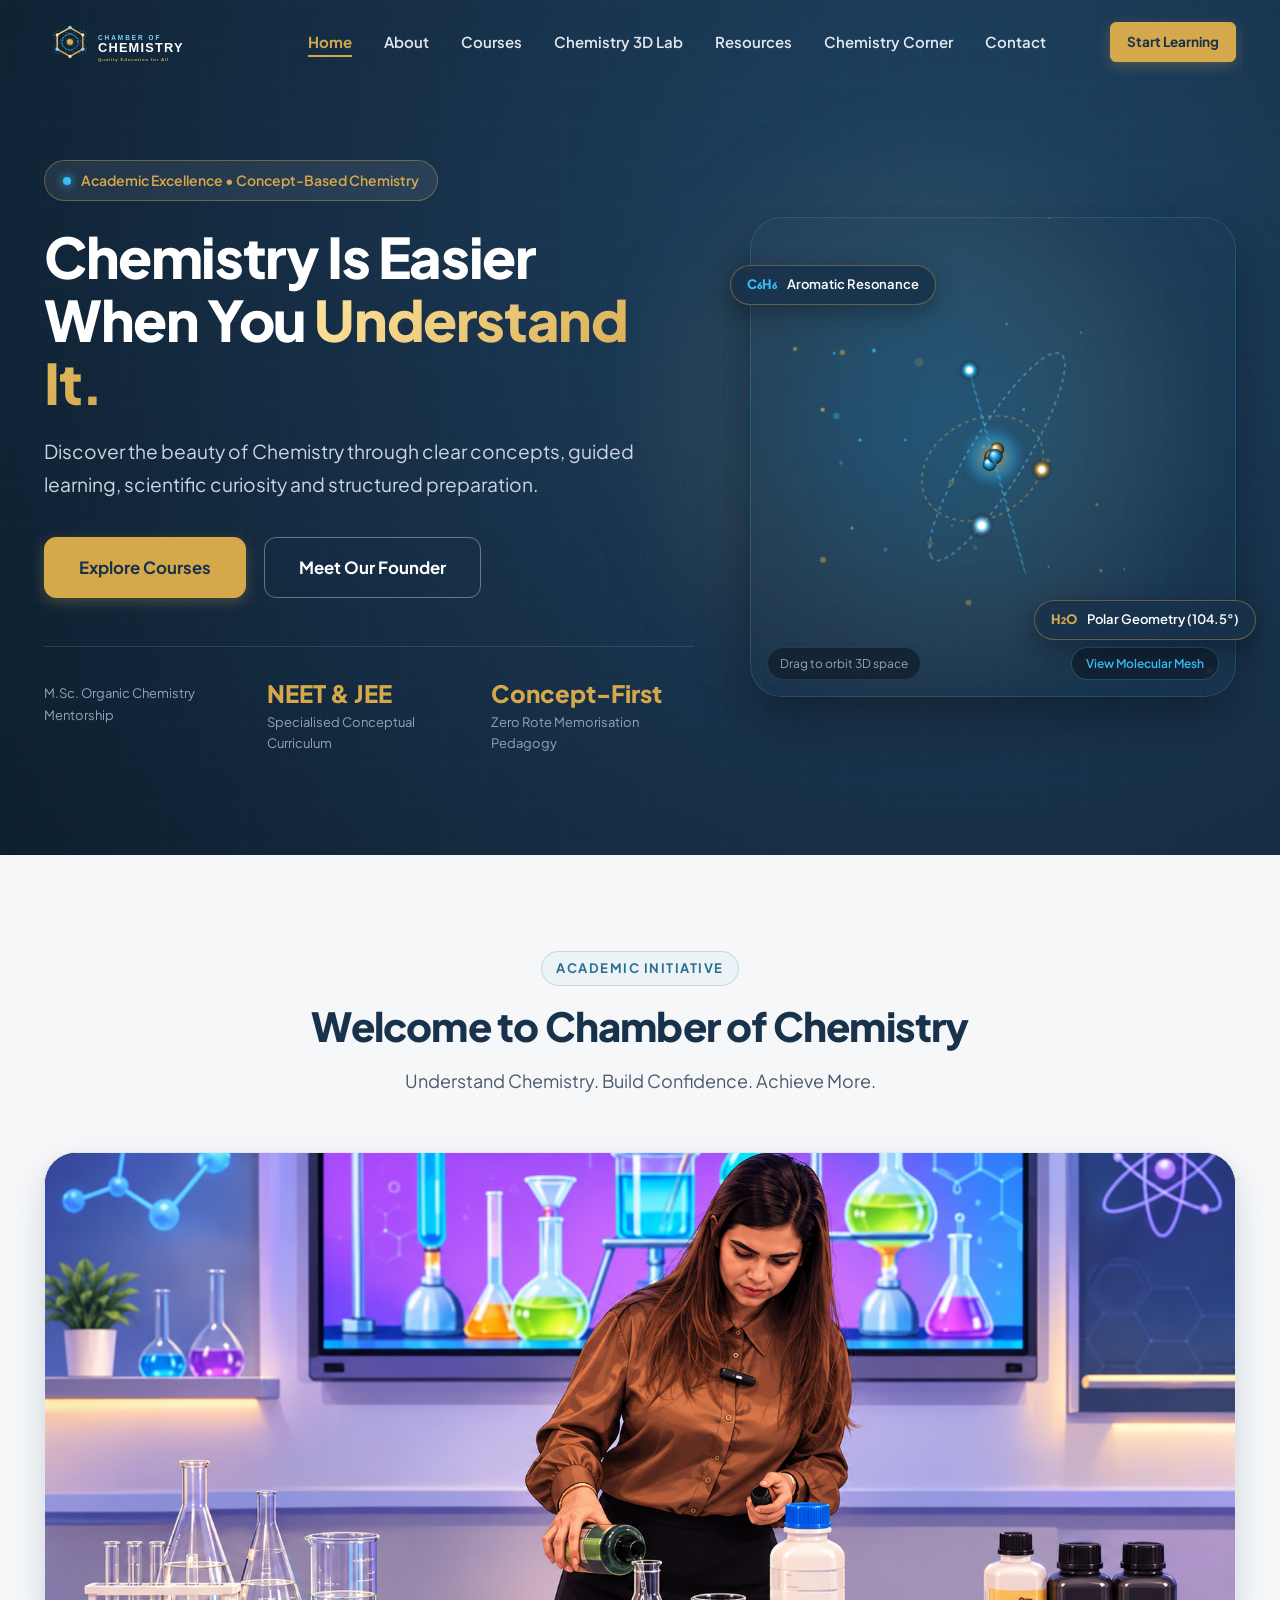
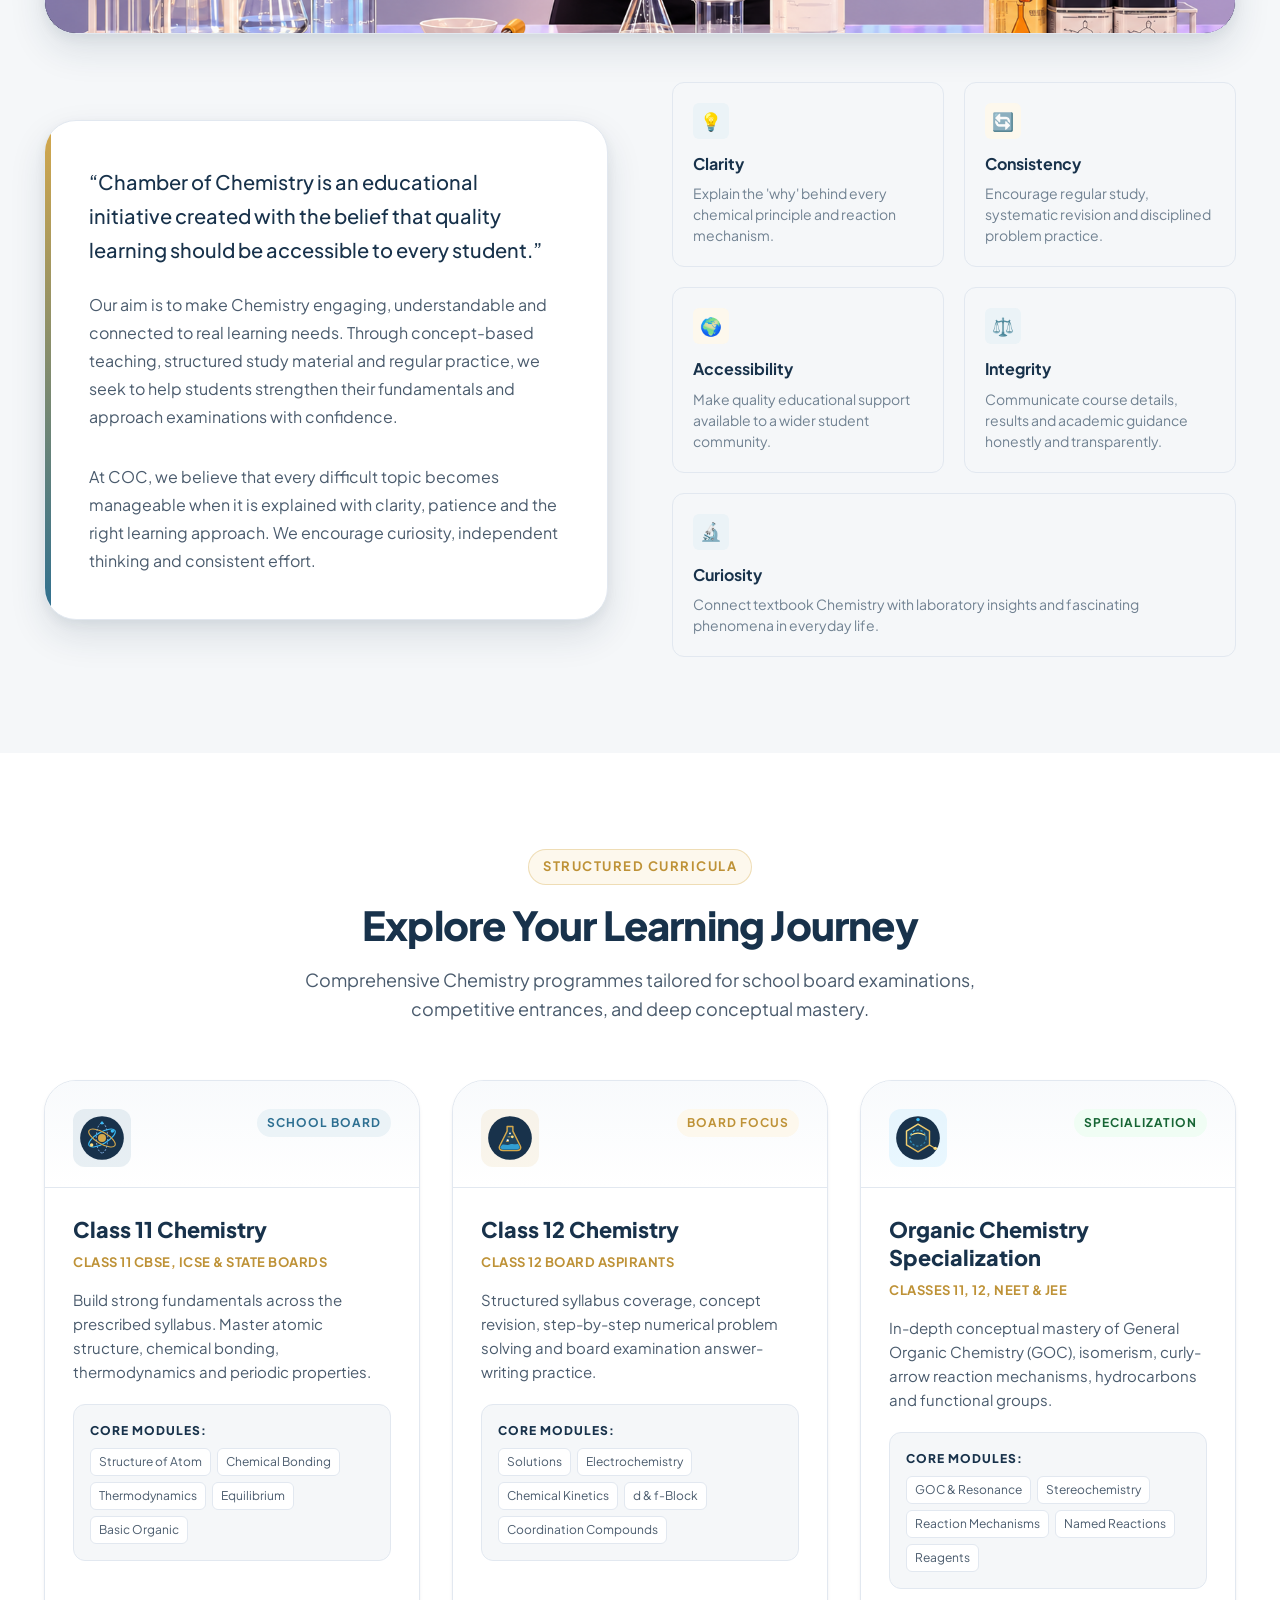
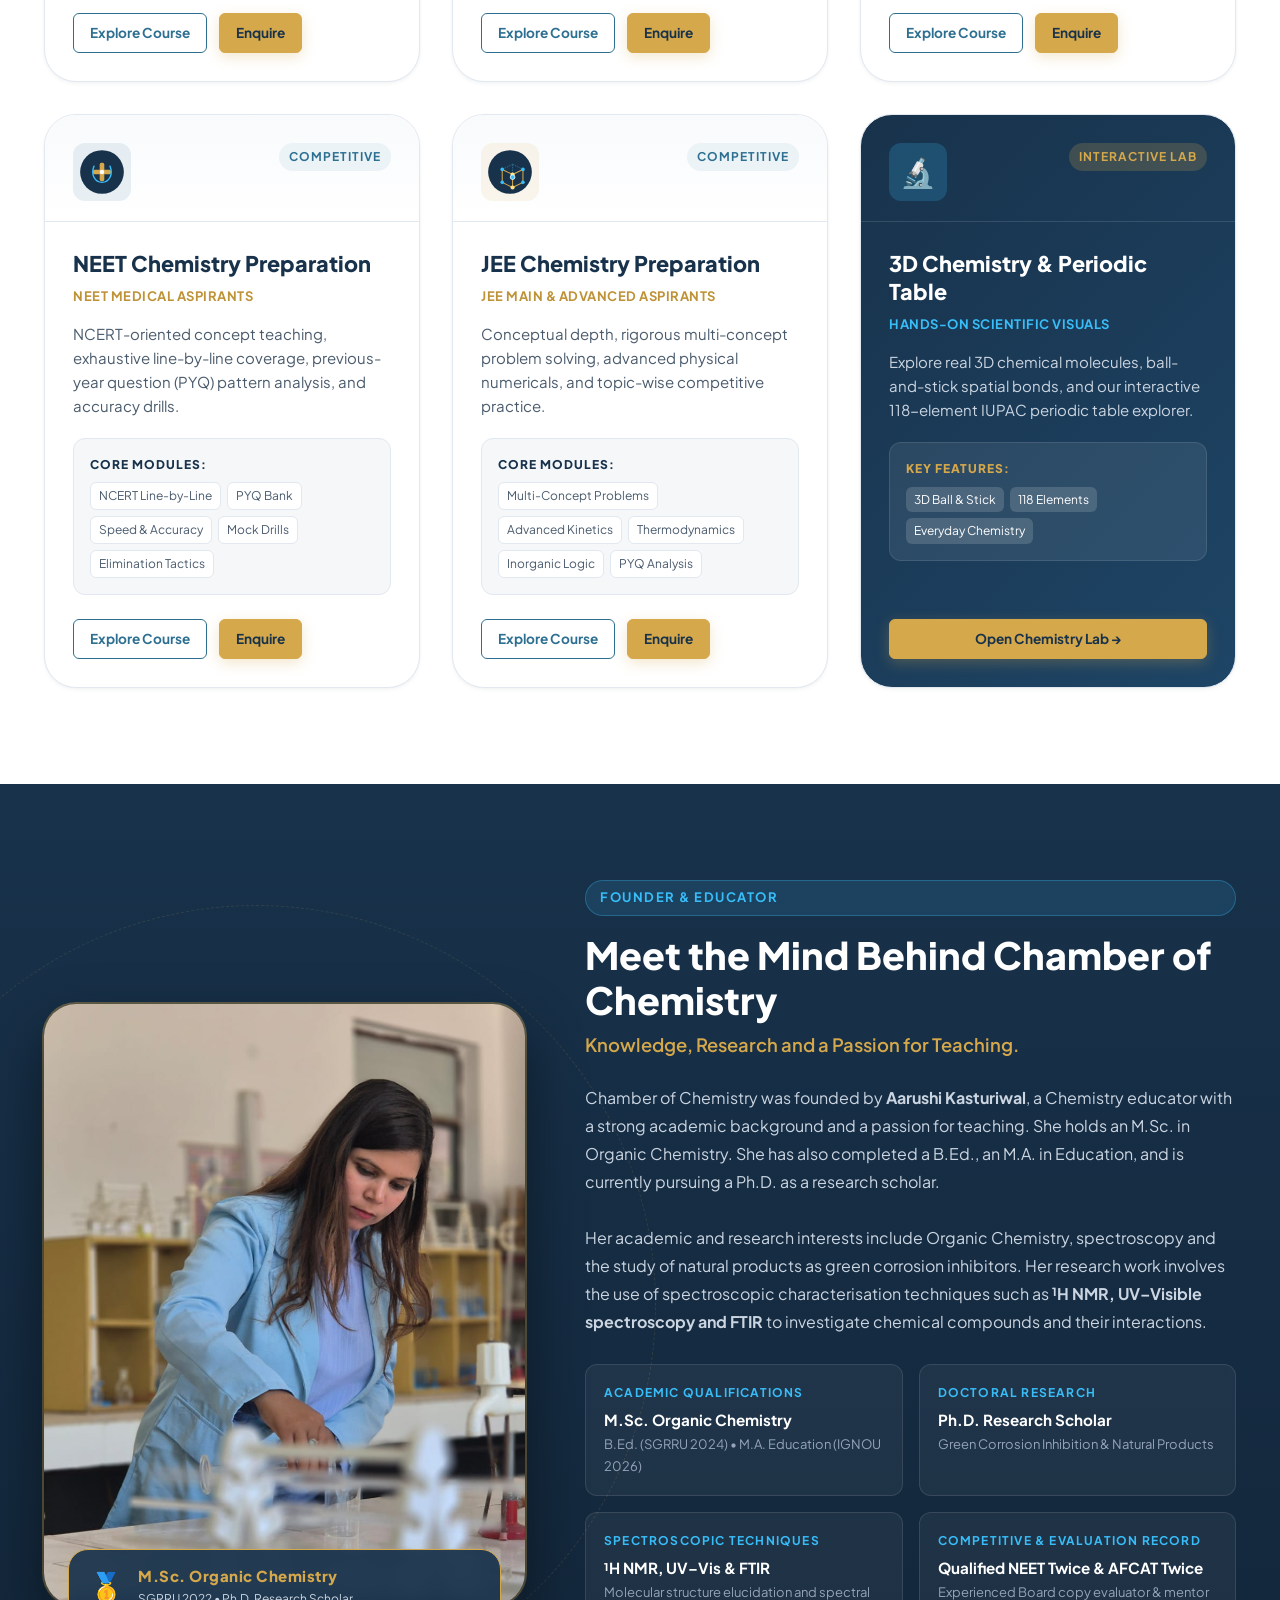
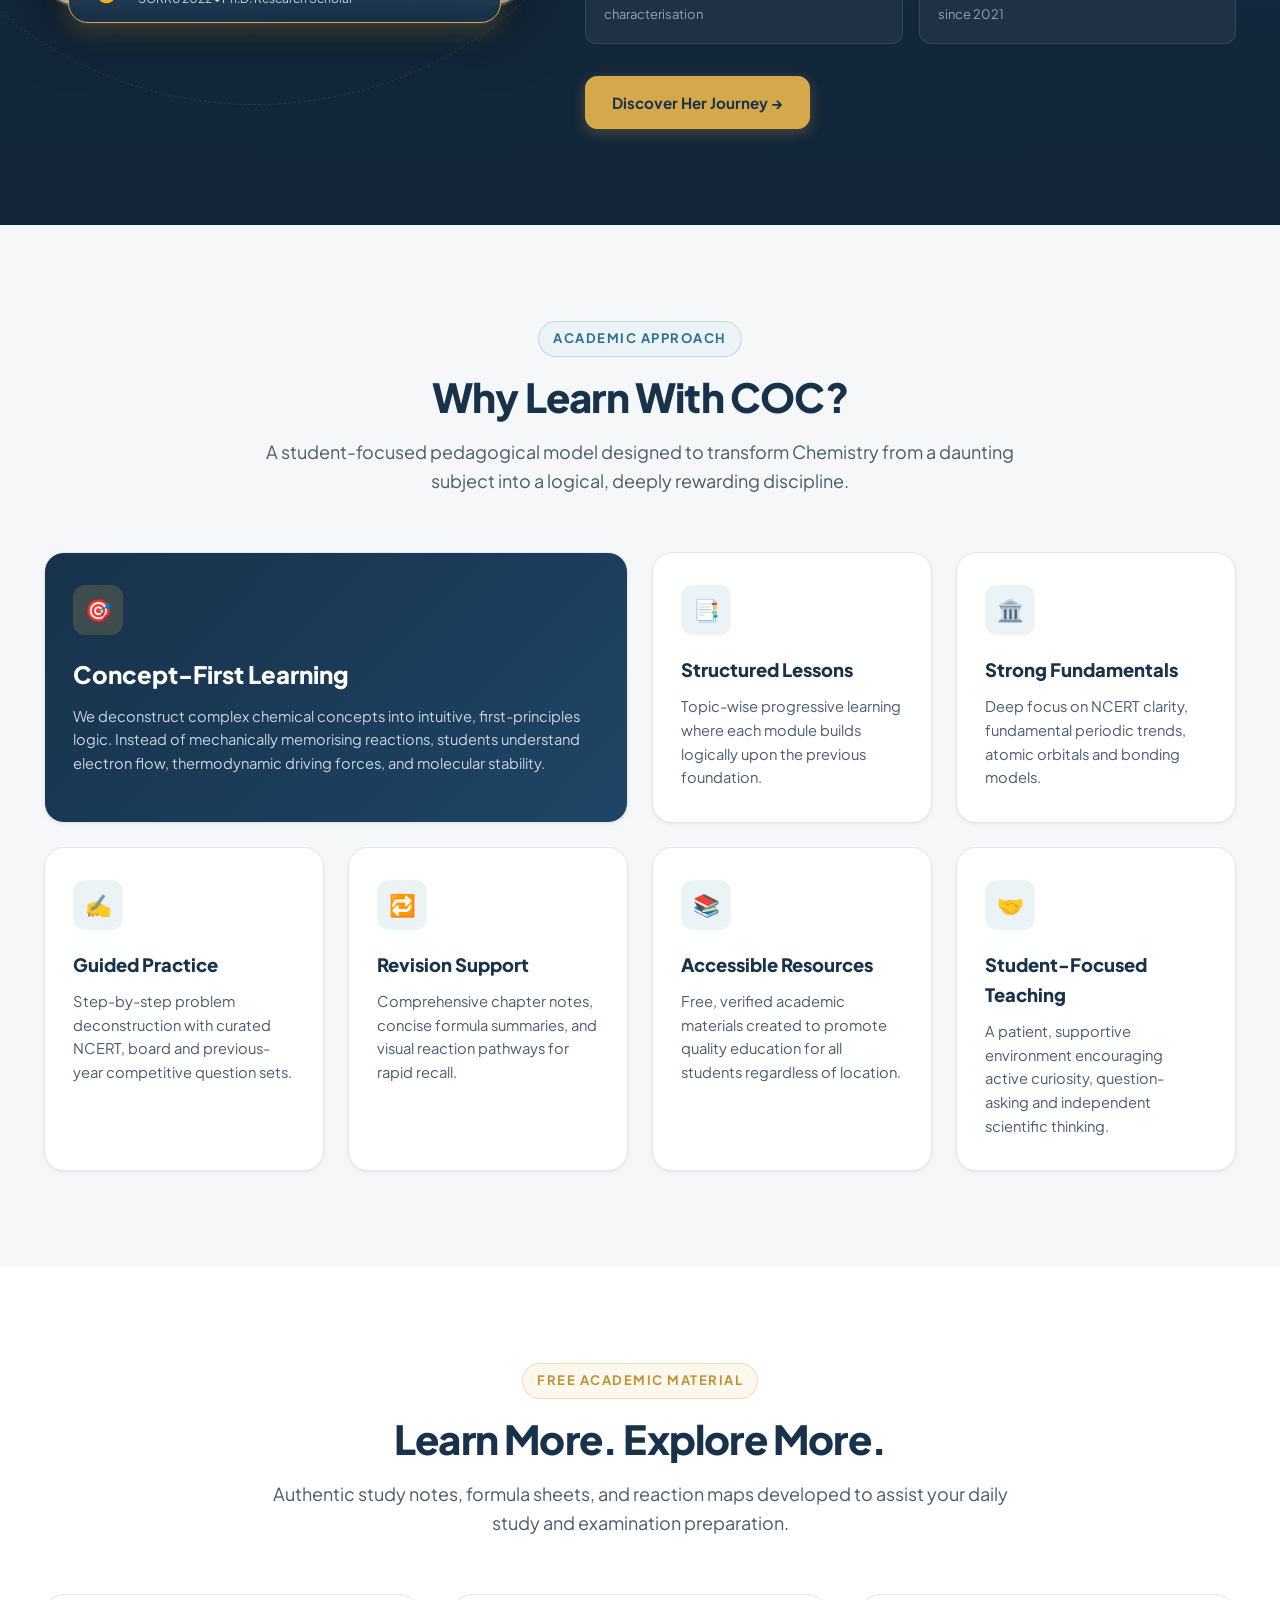
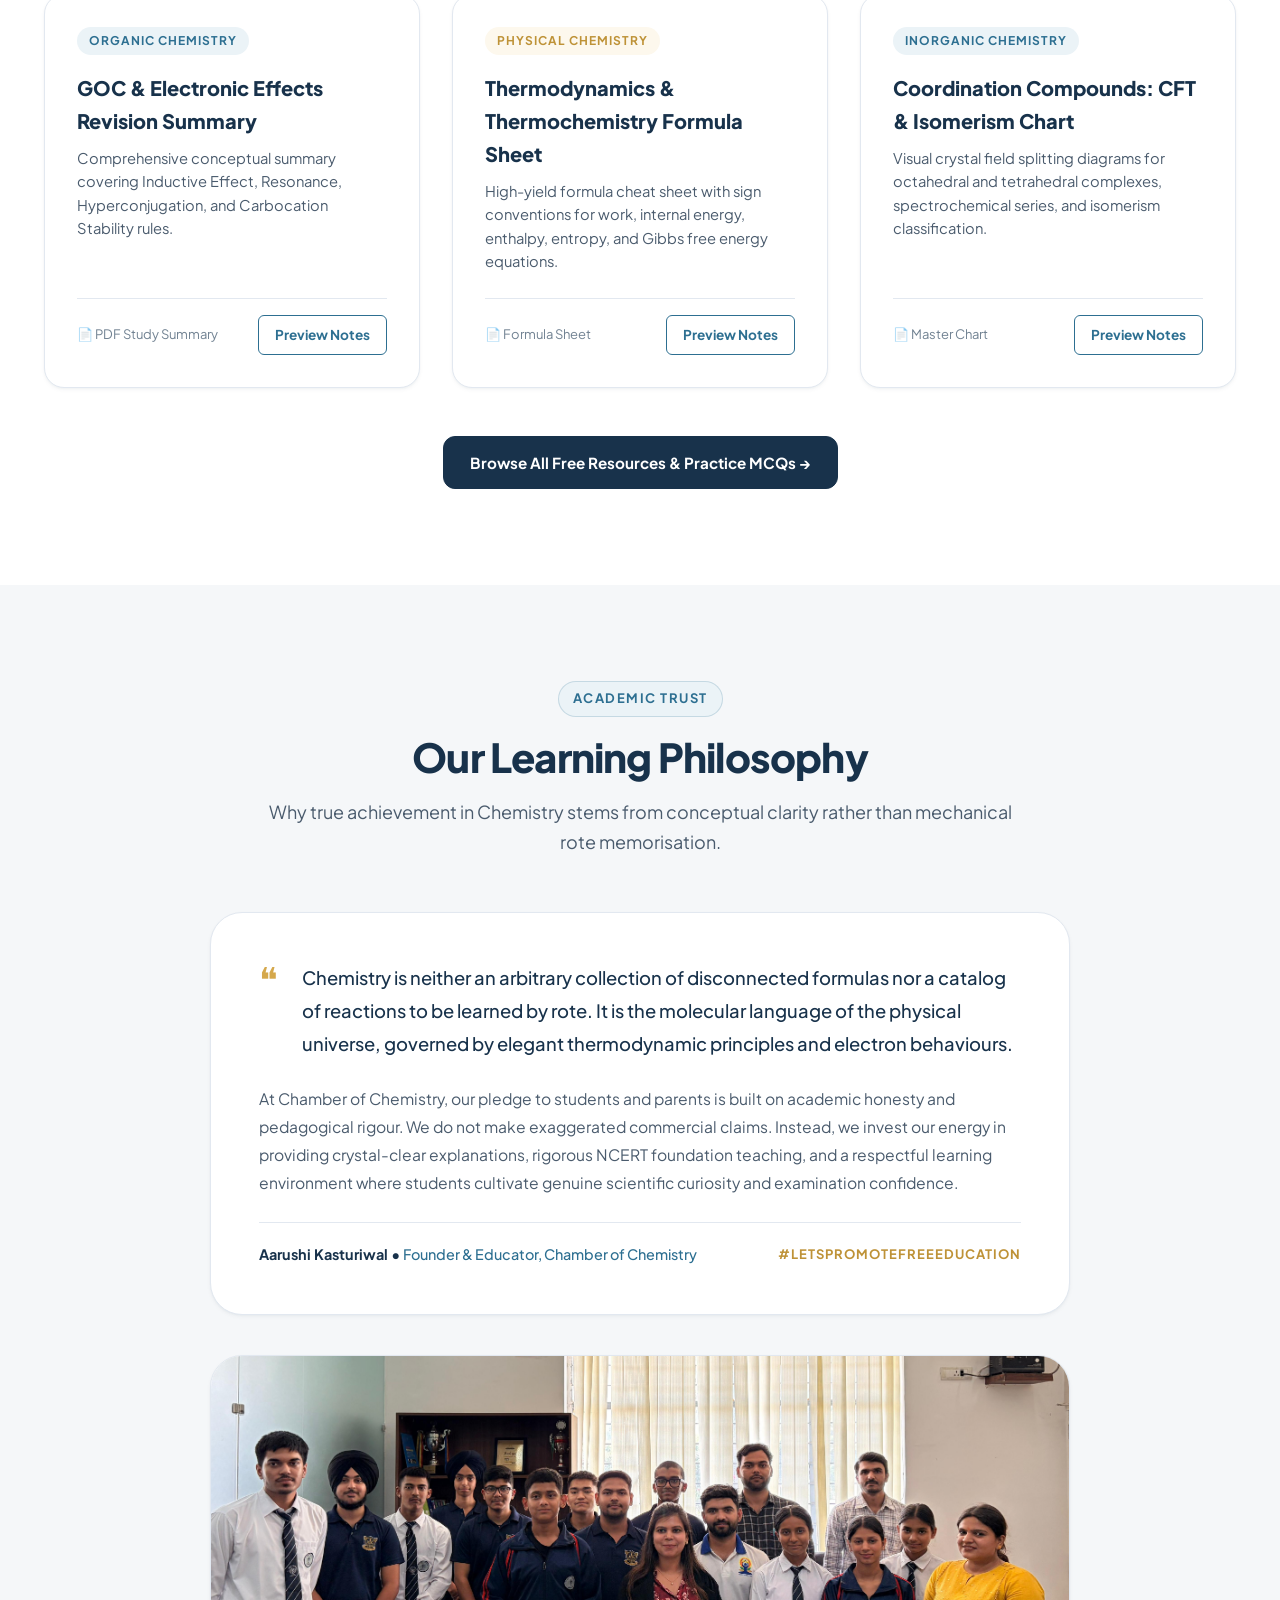
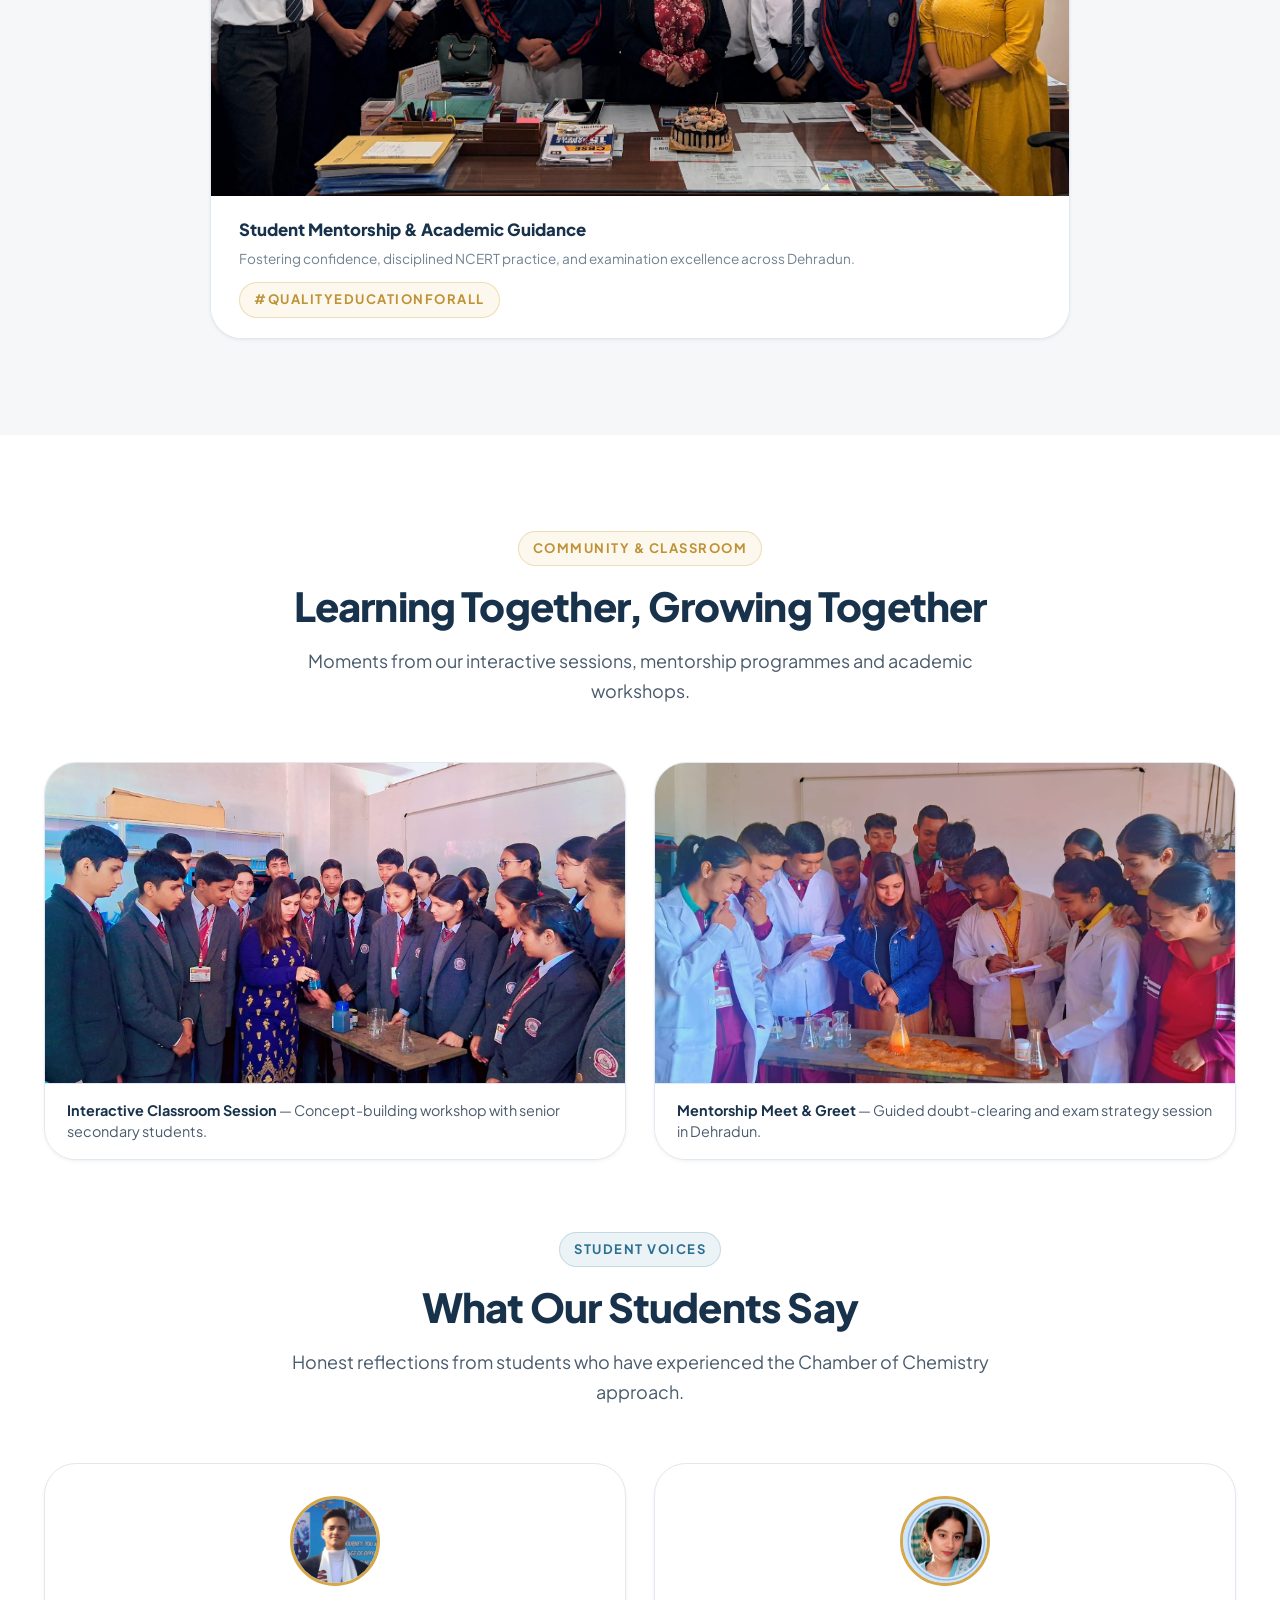
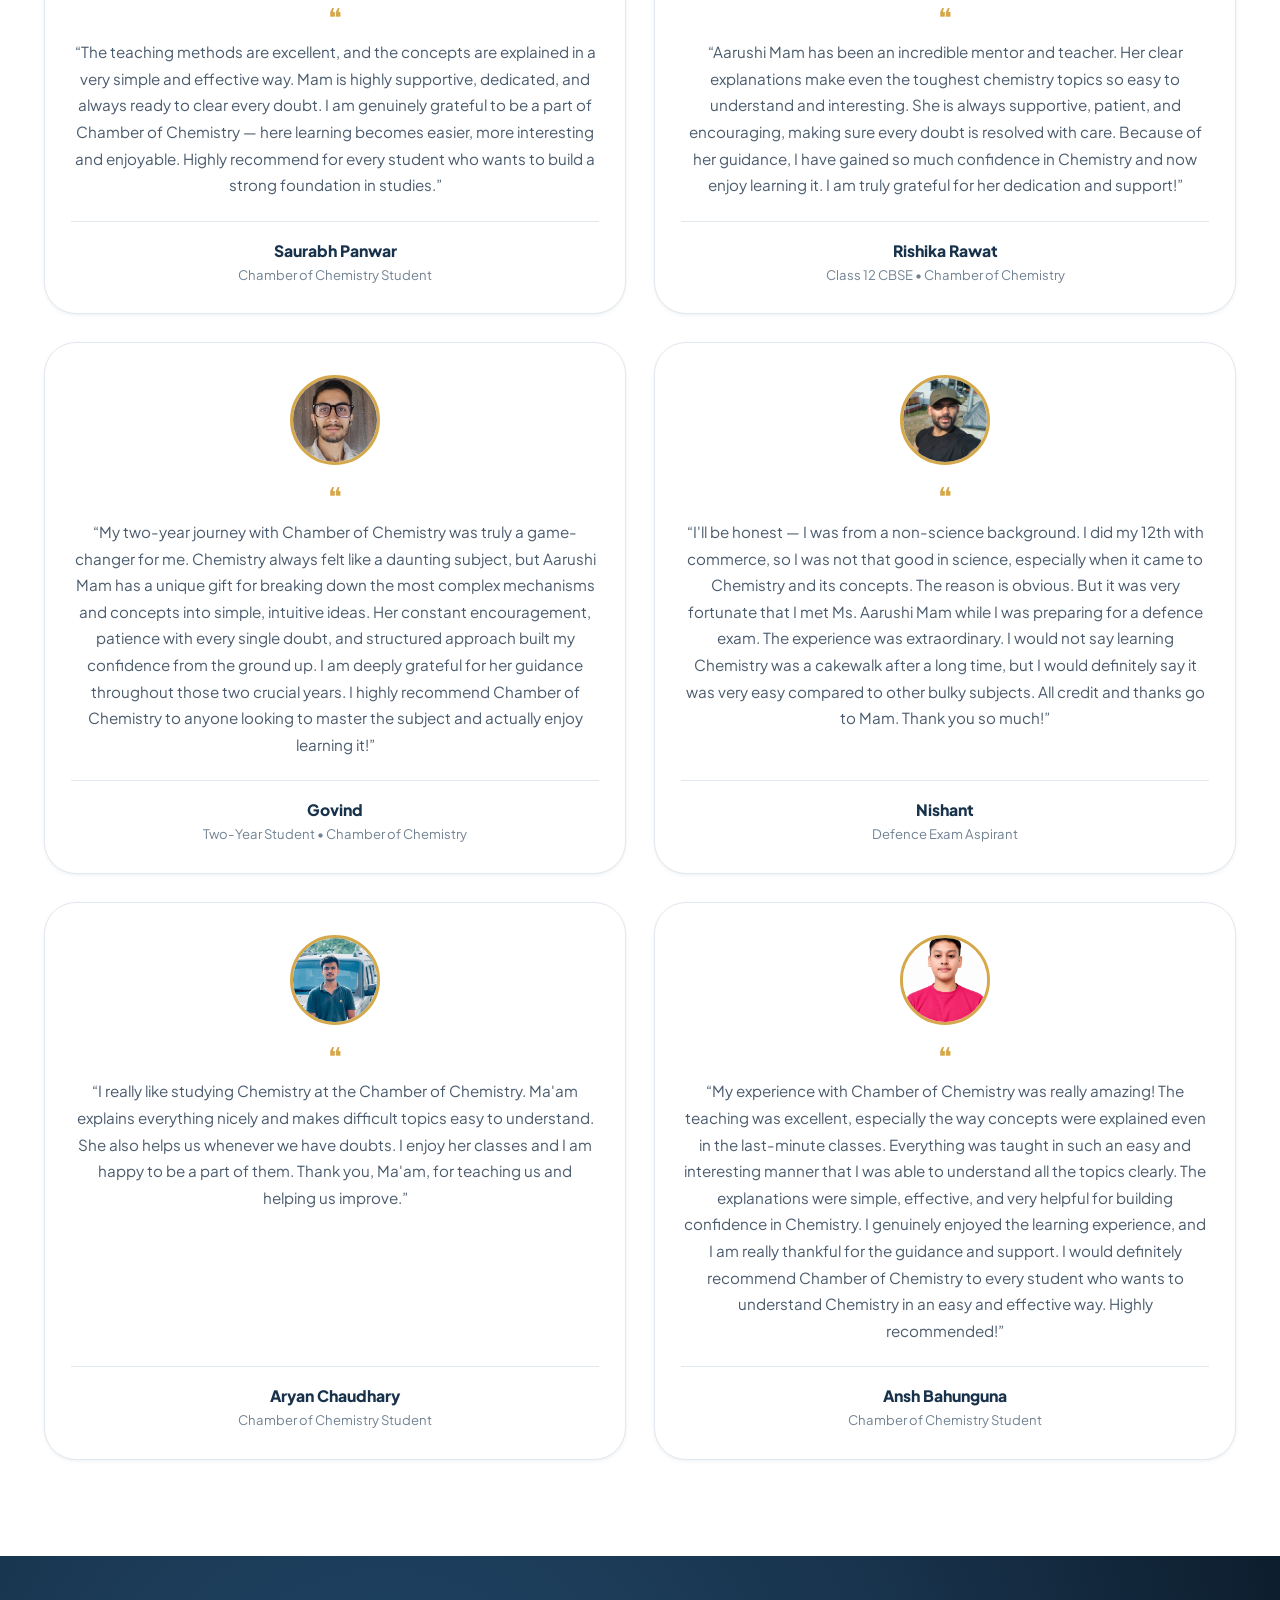
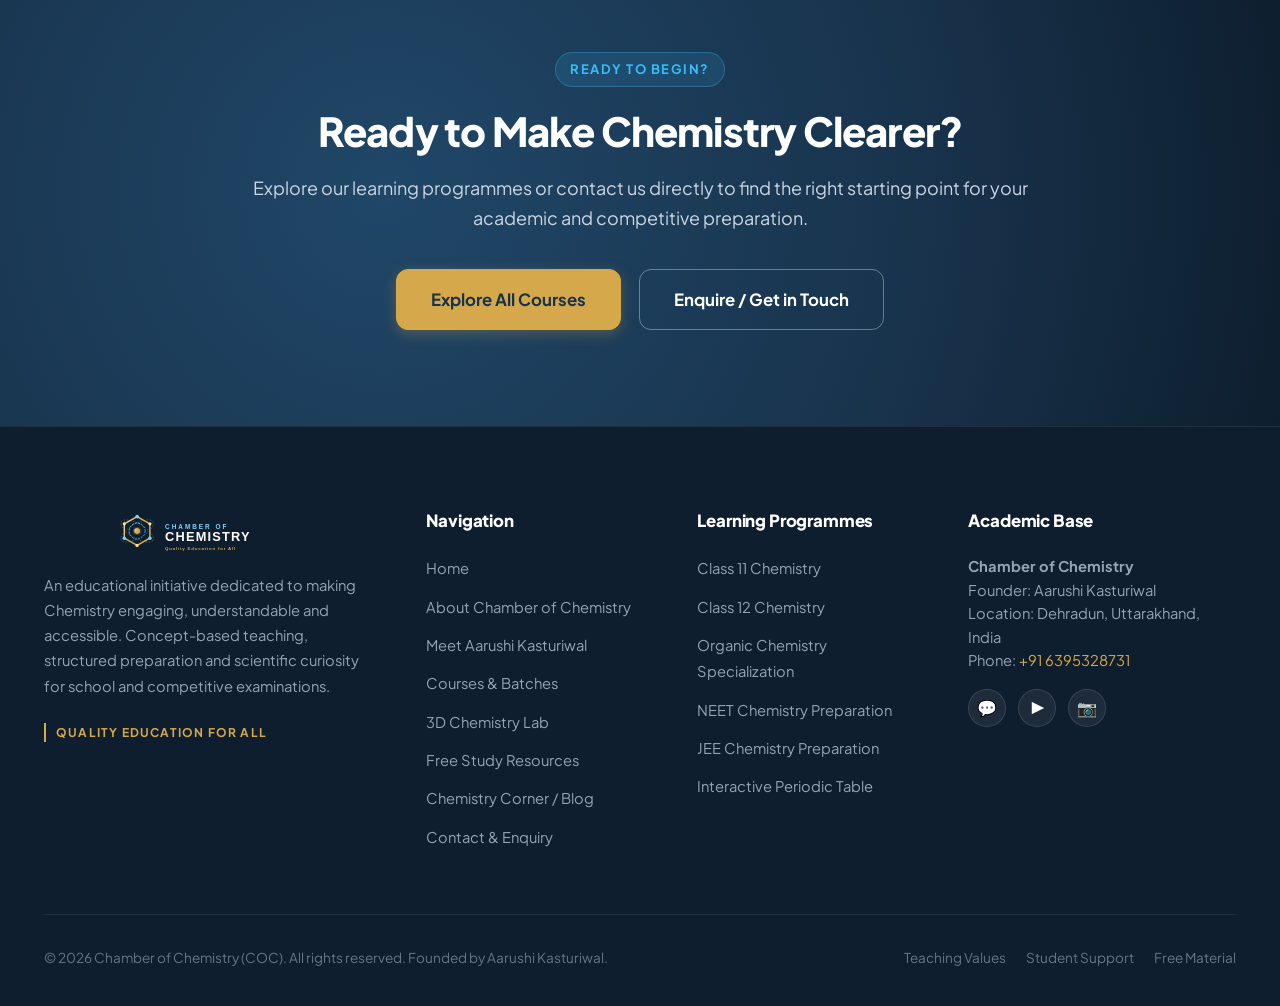
==== commit 5188aa93: "fixes" ====
--- a/index.html
+++ b/index.html
@@ -986,10 +986,10 @@
             <strong>Chamber of Chemistry</strong><br />
             Founder: Aarushi Kasturiwal<br />
             Location: Dehradun, Uttarakhand, India<br />
-            Phone: <a href="tel:+918006350167" style="color: var(--color-warm-gold);">+91 8006350167</a>
+            Phone: <a href="tel:+916395328731" style="color: var(--color-warm-gold);">+91 6395328731</a>
           </p>
           <div class="social-links-row">
-            <a href="https://wa.me/918006350167" class="social-btn" target="_blank" rel="noopener noreferrer" aria-label="WhatsApp Contact">
+            <a href="https://wa.me/916395328731" class="social-btn" target="_blank" rel="noopener noreferrer" aria-label="WhatsApp Contact">
               💬
             </a>
             <a href="https://www.youtube.com/@chamberofchemistry" class="social-btn" target="_blank" rel="noopener noreferrer" aria-label="Chamber of Chemistry YouTube">
